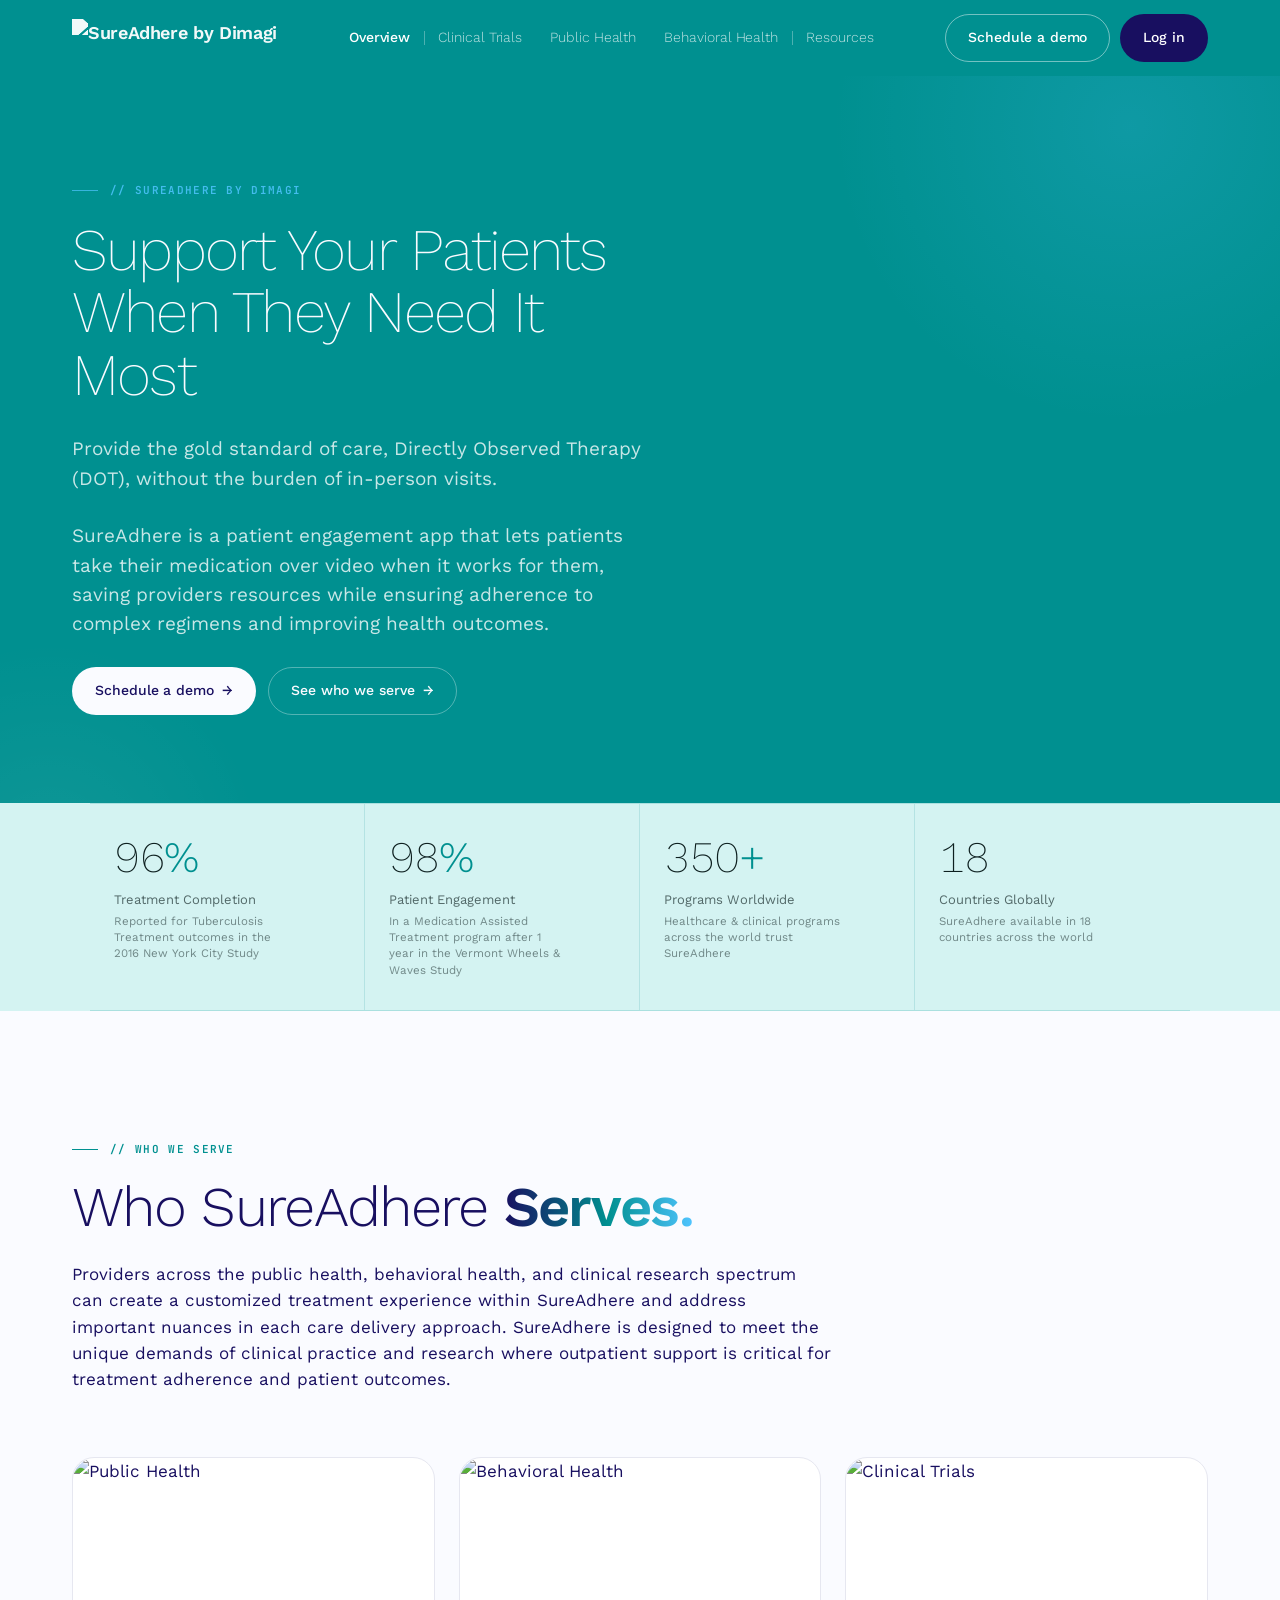
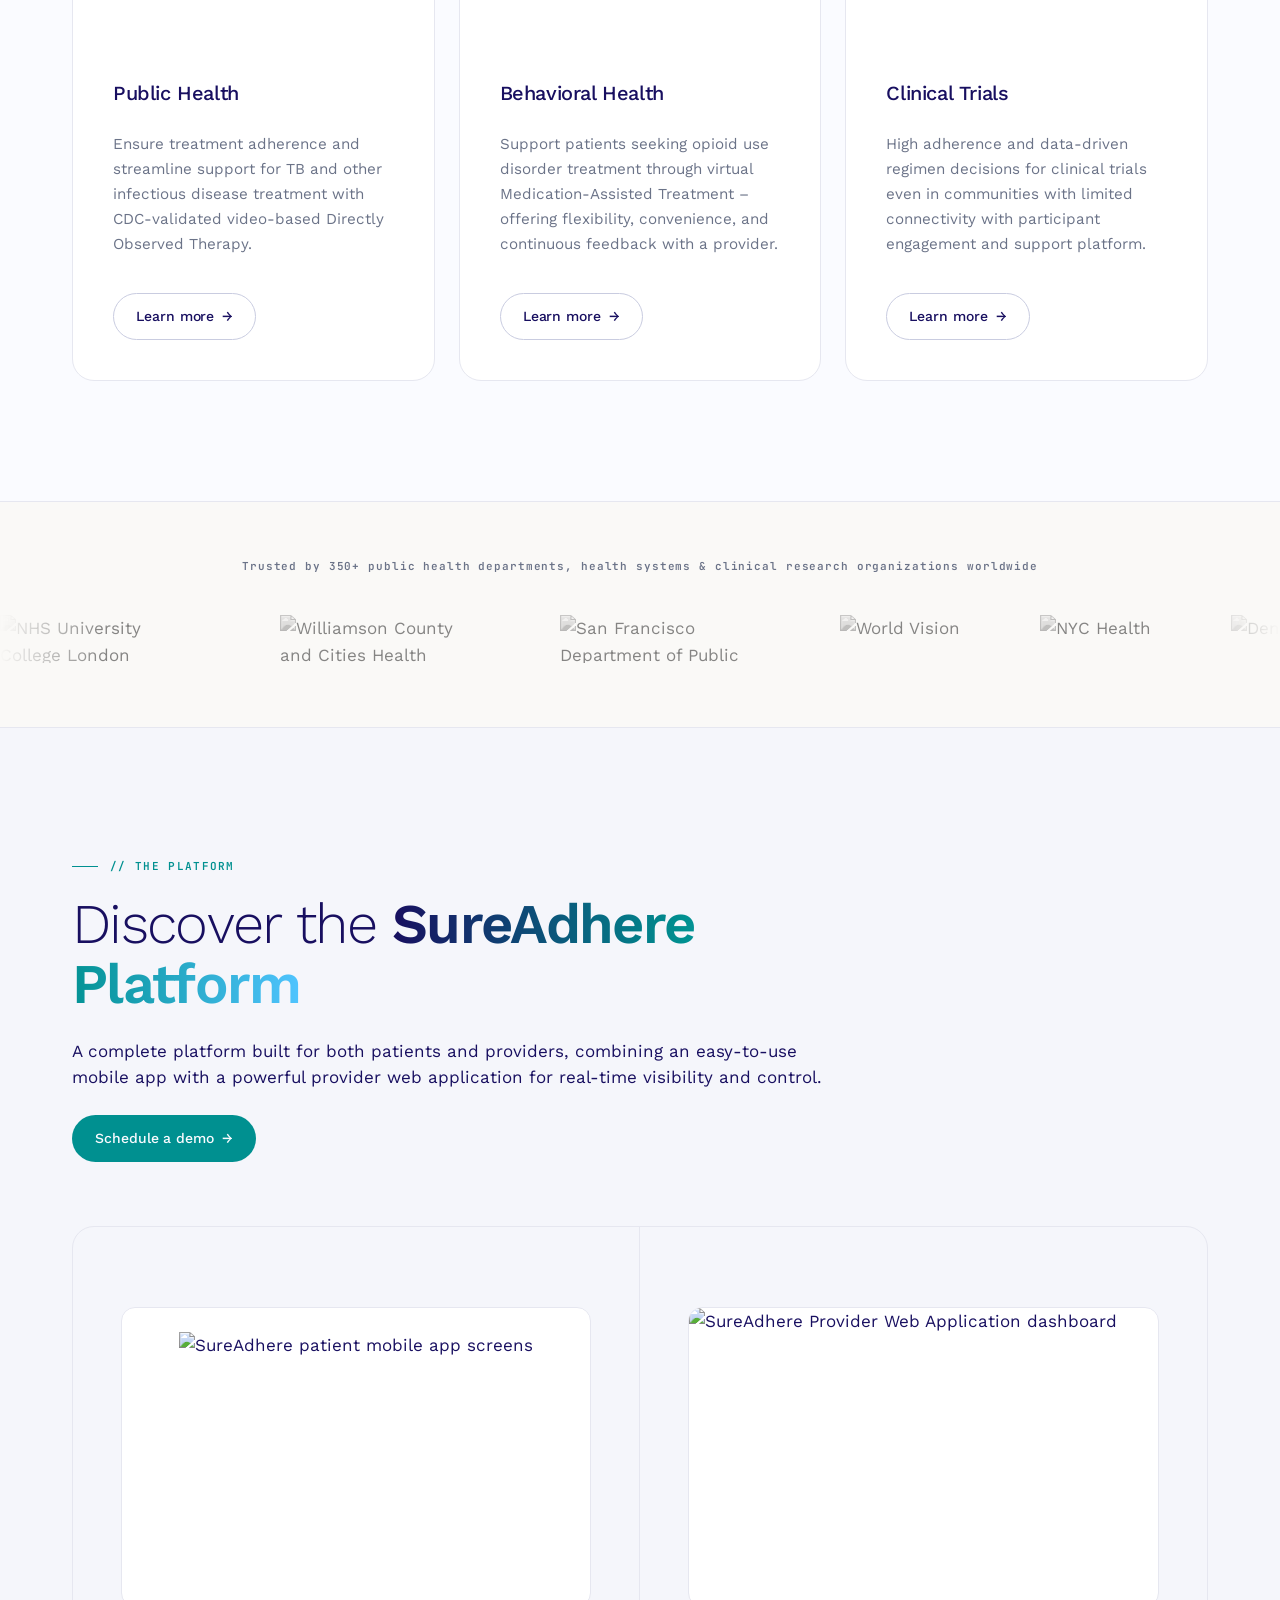
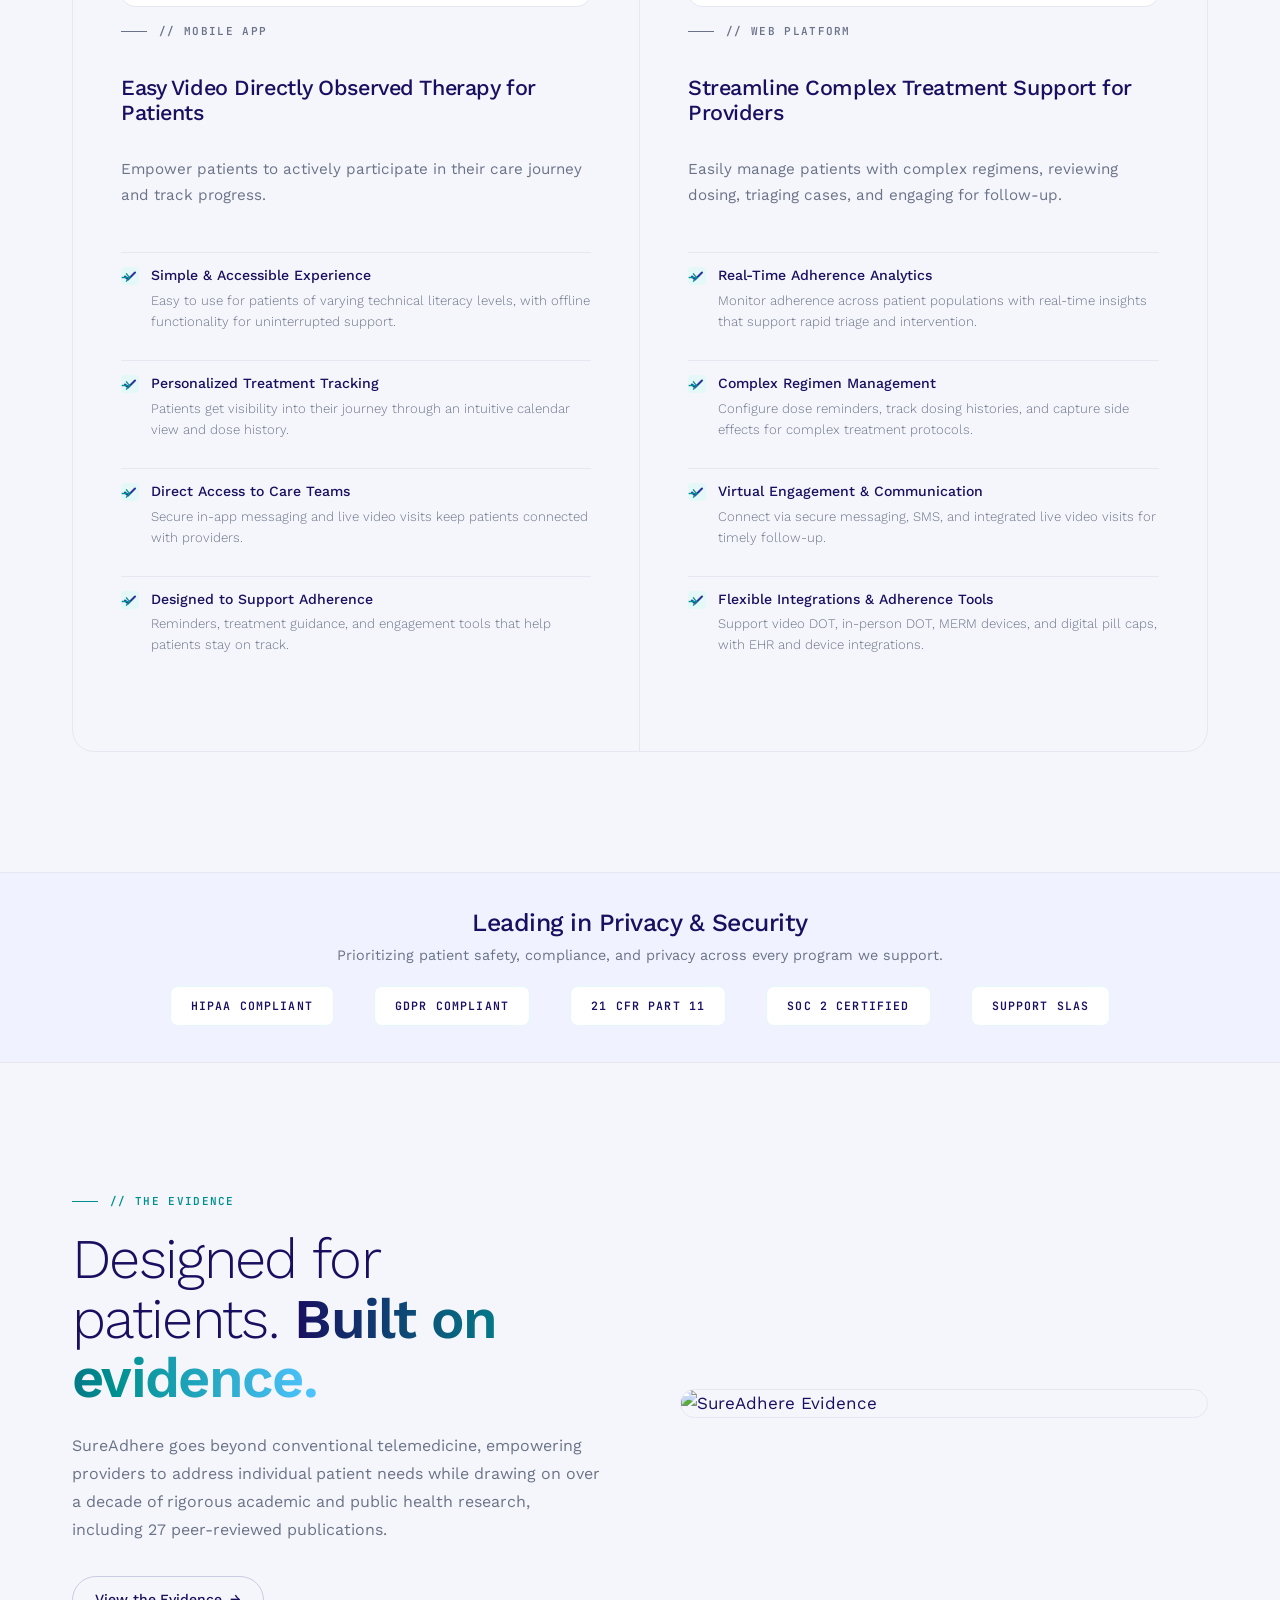
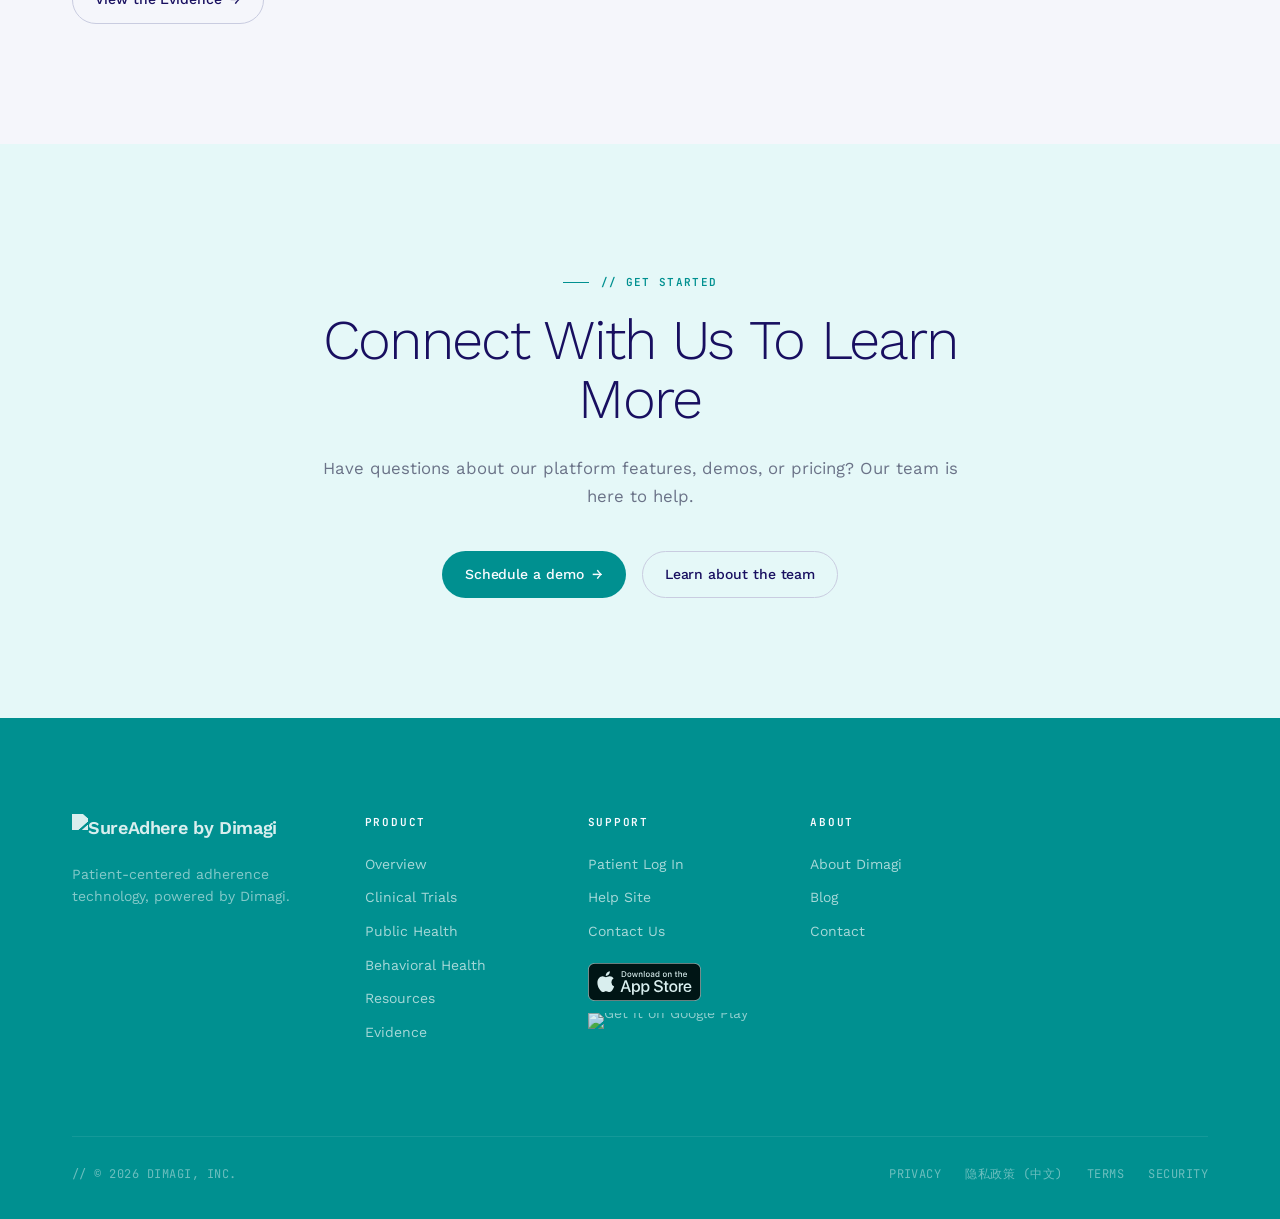
==== index.html @ 82d75283 "Update SureAdhere homepage video embed and site-wide copy improvements Reverts browser chrome frame " ====
<!doctype html>
<html lang="en">
<head>
<meta charset="utf-8" />
<link rel="icon" type="image/png" href="assets/favicon.png">
<meta name="viewport" content="width=device-width, initial-scale=1" />
<title>SureAdhere — Patient-Centered Adherence Technology</title>
<meta name="description" content="SureAdhere delivers gold-standard video directly observed therapy (VDOT) for TB, behavioral health, and clinical trials, improving outcomes while reducing burden on patients and providers.">

<meta property="og:type" content="website">
<meta property="og:url" content="https://dimagi.com/sureadhere/">
<meta property="og:title" content="SureAdhere — Patient-Centered Adherence Technology">
<meta property="og:description" content="SureAdhere delivers gold-standard video directly observed therapy (VDOT) for TB, behavioral health, and clinical trials, improving outcomes while reducing burden on patients and providers.">
<meta property="og:image" content="assets/images/hero-home.jpg">
<meta name="twitter:card" content="summary_large_image">
<link rel="preconnect" href="https://fonts.googleapis.com">
<link rel="preconnect" href="https://fonts.gstatic.com" crossorigin>
<link href="https://fonts.googleapis.com/css2?family=Work+Sans:wght@200;300;400;500;600;700&family=JetBrains+Mono:wght@400;500;600&display=swap" rel="stylesheet">
<link rel="stylesheet" href="assets/styles.css">
<style>
  /* ── Who We Serve cards ── */
  .serve-grid {
    display: grid;
    grid-template-columns: repeat(3, 1fr);
    gap: 24px;
    margin-top: 48px;
  }
  .serve-card {
    background: var(--paper-2);
    border: 1px solid var(--line);
    border-radius: var(--radius-lg);
    overflow: hidden;
    display: flex;
    flex-direction: column;
    transition: box-shadow 200ms ease, transform 200ms ease;
  }
  .serve-card:hover {
    box-shadow: 0 8px 32px -8px rgba(13,168,157,0.18);
    transform: translateY(-3px);
  }
  .serve-card-icon {
    padding: 40px 40px 0;
  }
  .serve-card-icon img {
    width: 64px; height: 64px;
    object-fit: contain;
  }
  .serve-card-body {
    padding: 24px 40px 40px;
    flex: 1;
    display: flex;
    flex-direction: column;
    gap: 12px;
  }
  .serve-card-body h3 {
    font-size: 1.25rem;
    font-weight: 500;
  }
  .serve-card-body p {
    font-size: 0.95rem;
    color: var(--muted);
    line-height: 1.65;
    flex: 1;
  }
  .serve-card-body .btn {
    align-self: flex-start;
    margin-top: 8px;
  }
  @media (max-width: 860px) {
    .serve-grid { grid-template-columns: 1fr; }
  }

  /* ── Platform split ── */
  .platform-split {
    display: grid;
    grid-template-columns: 1fr 1fr;
    gap: 0;
    border: 1px solid var(--line);
    border-radius: var(--radius-lg);
    overflow: hidden;
    margin-top: 48px;
  }
  .platform-split-panel {
    padding: 56px 48px;
    display: flex;
    flex-direction: column;
    gap: 16px;
  }
  .platform-split-panel:first-child {
    border-right: 1px solid var(--line);
  }
  .platform-split-panel h3 {
    font-size: 1.35rem;
    font-weight: 500;
  }
  .platform-split-panel p {
    color: var(--muted);
    font-size: 0.95rem;
    line-height: 1.7;
  }
  .platform-split-panel .platform-screenshot {
    margin-top: 24px;
    border-radius: var(--radius);
    overflow: hidden;
    border: 1px solid var(--line);
  }
  .platform-split-panel .platform-screenshot img {
    width: 100%;
    height: auto;
    display: block;
  }
  .feature-list {
    display: flex;
    flex-direction: column;
    gap: 16px;
    margin-top: 12px;
  }
  .feature-list li {
    display: flex;
    align-items: flex-start;
    gap: 12px;
    list-style: none;
  }
  .feature-list li::before {
    content: "→";
    color: var(--indigo);
    font-weight: 500;
    font-size: 0.85rem;
    flex-shrink: 0;
    margin-top: 2px;
  }
  .feature-list li .fl-inner {
    display: flex;
    flex-direction: column;
    gap: 3px;
  }
  .feature-list li .fl-label {
    font-size: 0.88rem;
    font-weight: 500;
    color: var(--ink);
  }
  .feature-list li .fl-desc {
    font-size: 0.82rem;
    color: var(--muted);
    line-height: 1.6;
    font-weight: 300;
  }
  @media (max-width: 860px) {
    .platform-split { grid-template-columns: 1fr; }
    .platform-split-panel:first-child { border-right: none; border-bottom: 1px solid var(--line); }
    .platform-split-panel { padding: 36px 28px; }
  }

  /* ── Timeline / Our Story ── */
  .timeline {
    display: flex;
    flex-direction: column;
    gap: 0;
    border-left: 2px solid var(--line);
    margin-left: 12px;
    padding-top: 8px;
  }
  .timeline-item {
    position: relative;
    padding: 0 0 40px 36px;
  }
  .timeline-item:last-child { padding-bottom: 0; }
  .timeline-dot {
    position: absolute;
    left: -9px;
    top: 4px;
    width: 16px; height: 16px;
    border-radius: 50%;
    background: var(--indigo);
    border: 3px solid var(--paper);
    box-shadow: 0 0 0 2px var(--indigo);
  }
  .timeline-year {
    font-family: var(--mono);
    font-size: 0.72rem;
    font-weight: 600;
    letter-spacing: 0.1em;
    color: var(--indigo);
    text-transform: uppercase;
    margin-bottom: 6px;
  }
  .timeline-text {
    font-size: 0.95rem;
    color: var(--muted);
    line-height: 1.6;
  }
  .timeline-text strong { color: var(--ink); }

  /* ── Stats sub-label ── */
  .hero-stats-sub {
    font-size: 0.72rem;
    color: rgba(13,31,31,0.5);
    line-height: 1.4;
    margin-top: 4px;
    max-width: 180px;
  }

  /* ── Compliance badges ── */
  .compliance-band {
    background: var(--paper-cool);
    border-top: 1px solid var(--line);
    border-bottom: 1px solid var(--line);
    padding: 36px 0;
  }
  .compliance-items {
    display: flex;
    align-items: center;
    justify-content: center;
    gap: 40px;
    flex-wrap: wrap;
  }
  .compliance-badge {
    font-family: var(--mono);
    font-size: 0.72rem;
    font-weight: 600;
    letter-spacing: 0.1em;
    text-transform: uppercase;
    color: var(--indigo-deep);
    background: var(--paper-2);
    border: 1px solid var(--indigo-soft);
    border-radius: var(--radius-sm);
    padding: 10px 20px;
  }

  /* ── Stats band: light teal variant (mirrors CommCare pattern) ── */
  .hero-stats--on-teal {
    background: #D4F3F2;
    padding: 0 max(48px, calc((100vw - 1100px) / 2));
    margin-top: 0;
  }
  .hero-stats--on-teal .hero-stats-grid {
    border-top-color: rgba(0,144,144,0.2);
    border-bottom-color: rgba(0,144,144,0.2);
  }
  .hero-stats--on-teal .hero-stats-cell { border-right-color: rgba(0,144,144,0.15); }
  .hero-stats--on-teal .hero-stats-num { color: #0D1F1F; }
  .hero-stats--on-teal .hero-stats-num span { color: #009090; }
  .hero-stats--on-teal .hero-stats-lbl { color: rgba(13,31,31,0.65); }

  /* ── Logo marquee ── */
  .logo-strip-sa {
    padding: 56px 0 64px;
    background: var(--paper-warm);
    border-top: 1px solid var(--line);
    border-bottom: 1px solid var(--line);
    overflow: hidden;
  }
  .logo-strip-sa .logo-strip-label {
    text-align: center;
    font-family: var(--mono);
    font-size: 11px;
    font-weight: 600;
    letter-spacing: 0.08em;
    text-transform: none;
    color: var(--muted);
    margin: 0 0 40px;
  }
  .sa-logo-marquee {
    position: relative;
    -webkit-mask-image: linear-gradient(to right, transparent 0%, black 8%, black 92%, transparent 100%);
    mask-image: linear-gradient(to right, transparent 0%, black 8%, black 92%, transparent 100%);
  }
  .sa-logo-track {
    display: flex;
    gap: 0;
    animation: sa-marquee 40s linear infinite;
    width: max-content;
  }
  .sa-logo-set {
    display: flex;
    align-items: center;
    gap: 80px;
    flex-shrink: 0;
    padding-right: 80px;
  }
  .sa-logo-img {
    height: 48px;
    width: auto;
    max-width: 200px;
    object-fit: contain;
    filter: grayscale(1) contrast(0.85);
    opacity: 0.55;
    transition: filter 250ms ease, opacity 250ms ease;
    flex-shrink: 0;
  }
  .sa-logo-img:hover {
    filter: grayscale(0) contrast(1);
    opacity: 1;
  }
  @keyframes sa-marquee {
    from { transform: translateX(0); }
    to { transform: translateX(-50%); }
  }
  .footer-badges {
    display: flex !important;
    flex-direction: row !important;
    align-items: center !important;
    gap: 12px !important;
    flex-wrap: wrap !important;
  }
  .footer-badges img {
    height: 38px !important;
    width: auto !important;
  }
</style>
</head>
<body>

<!-- ───── NAV ───── -->
<div class="nav-wrap">
  <div class="container">
    <nav class="primary">
      <a class="logo" href="index.html">
        <img src="assets/images/sureadhere-logo-full-color.png" alt="SureAdhere by Dimagi" style="height:38px;width:auto;filter:brightness(0) invert(1);opacity:0.95;">
      </a>
      <div class="nav-links">
        <a href="index.html" class="nav-active">Overview</a>
        <a href="clinical-trials/index.html" class="nav-sep">Clinical Trials</a>
        <a href="public-health/index.html">Public Health</a>
        <a href="behavioral-health/index.html">Behavioral Health</a>
        <a href="resources/index.html" class="nav-sep">Resources</a>
      </div>
      <div class="nav-cta">
        <a class="btn btn-ghost" href="https://dimagi.com/contact/" target="_blank" rel="noopener">Schedule a demo</a>
        <a class="btn btn-primary" href="https://sureadhere.b2clogin.com//sureadhere.onmicrosoft.com/oauth2/v2.0/authorize?p=B2C_1_Conditional_MFA&client_id=38aa61ae-2f80-49d8-8566-8aa090b2711f&nonce=defaultNonce&redirect_uri=https%3A%2F%2Fsecure.sureadhere.com&scope=openid&response_type=id_token&prompt=login" target="_blank" rel="noopener">Log in</a>
      </div>
      <button class="nav-hamburger" aria-label="Open menu">
        <span></span><span></span><span></span>
      </button>
    </nav>
  </div>
</div>

<!-- ───── HERO ───── -->
<section class="hero hero-dark on-dark">
  <div class="container">
    <div class="hero-grid">
      <div>
        <span class="eyebrow on-dark">// SUREADHERE BY DIMAGI</span>
        <h1 class="hero-title">
          Support Your Patients When They Need It Most
        </h1>
        <p class="hero-sub">
          Provide the gold standard of care, Directly Observed Therapy (DOT), without the burden of in-person visits.
        </p>
        <p class="hero-sub">
          SureAdhere is a patient engagement app that lets patients take their medication over video when it works for them, saving providers resources while ensuring adherence to complex regimens and improving health outcomes.
        </p>
        <div class="hero-ctas">
          <a class="btn btn-on-dark btn-arrow" href="https://dimagi.com/contact/" target="_blank" rel="noopener">Schedule a demo</a>
          <a class="btn btn-ghost-on-dark btn-arrow" href="#who-we-serve">See who we serve</a>
        </div>
      </div>
      <div class="hero-image">
        <div style="border-radius:var(--radius-lg);overflow:hidden;box-shadow:0 32px 80px -16px rgba(0,0,0,0.45);">
          <script src="https://fast.wistia.com/embed/medias/htl85vr750.jsonp" async></script>
          <script src="https://fast.wistia.com/assets/external/E-v1.js" async></script>
          <div class="wistia_responsive_padding" style="padding:56.25% 0 0 0;position:relative;width:100%;">
            <div class="wistia_responsive_wrapper" style="height:100%;left:0;position:absolute;top:0;width:100%;">
              <div class="wistia_embed wistia_async_htl85vr750 seo=true videoFoam=true" style="height:100%;position:relative;width:100%">
                <div class="wistia_swatch" style="height:100%;left:0;opacity:0;overflow:hidden;position:absolute;top:0;transition:opacity 200ms;width:100%;"><img src="https://fast.wistia.com/embed/medias/htl85vr750/swatch" style="filter:blur(5px);height:100%;object-fit:contain;width:100%;" alt="" aria-hidden="true" decoding="async"></div>
              </div>
            </div>
          </div>
        </div>
      </div>
    </div>
  </div>
</section>

<!-- ───── STATS BAND ───── -->
<div class="hero-stats hero-stats--on-teal">
  <div class="hero-stats-grid">
    <div class="hero-stats-cell">
      <div class="hero-stats-num">96<span>%</span></div>
      <div class="hero-stats-lbl">Treatment Completion</div>
      <div class="hero-stats-sub">Reported for Tuberculosis Treatment outcomes in the 2016 New York City Study</div>
    </div>
    <div class="hero-stats-cell">
      <div class="hero-stats-num">98<span>%</span></div>
      <div class="hero-stats-lbl">Patient Engagement</div>
      <div class="hero-stats-sub">In a Medication Assisted Treatment program after 1 year in the Vermont Wheels &amp; Waves Study</div>
    </div>
    <div class="hero-stats-cell">
      <div class="hero-stats-num">350<span>+</span></div>
      <div class="hero-stats-lbl">Programs Worldwide</div>
      <div class="hero-stats-sub">Healthcare &amp; clinical programs across the world trust SureAdhere</div>
    </div>
    <div class="hero-stats-cell">
      <div class="hero-stats-num">18</div>
      <div class="hero-stats-lbl">Countries Globally</div>
      <div class="hero-stats-sub">SureAdhere available in 18 countries across the world</div>
    </div>
  </div>
</div>

<!-- ───── WHO WE SERVE ───── -->
<section class="section" id="who-we-serve">
  <div class="container">
    <div class="section-head">
      <span class="eyebrow">// WHO WE SERVE</span>
      <h2 class="section-title">Who SureAdhere <em>Serves.</em></h2>
      <p class="section-sub">Providers across the public health, behavioral health, and clinical research spectrum can create a customized treatment experience within SureAdhere and address important nuances in each care delivery approach. SureAdhere is designed to meet the unique demands of clinical practice and research where outpatient support is critical for treatment adherence and patient outcomes.</p>
    </div>

    <div class="serve-grid">
      <div class="serve-card">
        <div style="overflow:hidden;border-radius:var(--radius-lg) var(--radius-lg) 0 0;">
          <img src="assets/images/hero-public-health-live.jpg" alt="Public Health" style="width:100%;height:200px;object-fit:cover;" loading="lazy">
        </div>
        <div class="serve-card-body">
          <h3>Public Health</h3>
          <p>Ensure treatment adherence and streamline support for TB and other infectious disease treatment with CDC-validated video-based Directly Observed Therapy.</p>
          <a class="btn btn-ghost btn-arrow" href="public-health/index.html">Learn more</a>
        </div>
      </div>

      <div class="serve-card">
        <div style="overflow:hidden;border-radius:var(--radius-lg) var(--radius-lg) 0 0;">
          <img src="assets/images/hero-behavioral-health-live.jpg" alt="Behavioral Health" style="width:100%;height:200px;object-fit:cover;" loading="lazy">
        </div>
        <div class="serve-card-body">
          <h3>Behavioral Health</h3>
          <p>Support patients seeking opioid use disorder treatment through virtual Medication-Assisted Treatment – offering flexibility, convenience, and continuous feedback with a provider.</p>
          <a class="btn btn-ghost btn-arrow" href="behavioral-health/index.html">Learn more</a>
        </div>
      </div>

      <div class="serve-card">
        <div style="overflow:hidden;border-radius:var(--radius-lg) var(--radius-lg) 0 0;">
          <img src="assets/images/hero-clinical-trials-live.png" alt="Clinical Trials" style="width:100%;height:200px;object-fit:cover;" loading="lazy">
        </div>
        <div class="serve-card-body">
          <h3>Clinical Trials</h3>
          <p>High adherence and data-driven regimen decisions for clinical trials even in communities with limited connectivity with participant engagement and support platform.</p>
          <a class="btn btn-ghost btn-arrow" href="clinical-trials/index.html">Learn more</a>
        </div>
      </div>
    </div>
  </div>
</section>

<!-- ───── LOGO MARQUEE (after Who We Serve) ───── -->
<div class="logo-strip-sa" style="background:var(--surface-warm,#faf9f7);">
  <p class="logo-strip-label">Trusted by 350+ public health departments, health systems &amp; clinical research organizations worldwide</p>
  <div class="sa-logo-marquee">
    <div class="sa-logo-track">
      <div class="sa-logo-set" aria-label="Organizations using SureAdhere">
        <img class="sa-logo-img" src="assets/images/logo-nhs-uclh.png" alt="NHS University College London Hospitals">
        <img class="sa-logo-img" src="assets/images/logo-williamson-county-hd.png" alt="Williamson County and Cities Health District">
        <img class="sa-logo-img" src="assets/images/logo-sf-dph-hd.png" alt="San Francisco Department of Public Health">
        <img class="sa-logo-img" src="assets/images/logo-world-vision.png" alt="World Vision">
        <img class="sa-logo-img" src="assets/images/logo-nyc-health.png" alt="NYC Health">
        <img class="sa-logo-img" src="assets/images/logo-denver-health.png" alt="Denver Health">
        <img class="sa-logo-img" src="assets/images/logo-vermont-care.png" alt="Vermont Care Partners">
        <img class="sa-logo-img" src="assets/images/logo-gates-mri-2.png" alt="Gates MRI">
        <img class="sa-logo-img" src="assets/images/logo-pan-tb.jpg" alt="Pan-TB">
        <img class="sa-logo-img" src="assets/images/logo-dermata-new.png" alt="Dermata Therapeutics">
      </div>
      <div class="sa-logo-set" aria-hidden="true">
        <img class="sa-logo-img" src="assets/images/logo-nhs-uclh.png" alt="">
        <img class="sa-logo-img" src="assets/images/logo-williamson-county-hd.png" alt="">
        <img class="sa-logo-img" src="assets/images/logo-sf-dph-hd.png" alt="">
        <img class="sa-logo-img" src="assets/images/logo-world-vision.png" alt="">
        <img class="sa-logo-img" src="assets/images/logo-nyc-health.png" alt="">
        <img class="sa-logo-img" src="assets/images/logo-denver-health.png" alt="">
        <img class="sa-logo-img" src="assets/images/logo-vermont-care.png" alt="">
        <img class="sa-logo-img" src="assets/images/logo-gates-mri-2.png" alt="">
        <img class="sa-logo-img" src="assets/images/logo-pan-tb.jpg" alt="">
        <img class="sa-logo-img" src="assets/images/logo-dermata-new.png" alt="">
      </div>
    </div>
  </div>
</div>

<!-- ───── DISCOVER THE PLATFORM ───── -->
<section class="section warm" id="platform">
  <div class="container">
    <div class="section-head">
      <span class="eyebrow">// THE PLATFORM</span>
      <h2 class="section-title">Discover the <em>SureAdhere Platform</em></h2>
      <p class="section-sub">A complete platform built for both patients and providers, combining an easy-to-use mobile app with a powerful provider web application for real-time visibility and control.</p>
      <div style="margin-top:24px;">
        <a class="btn btn-indigo btn-arrow" href="https://dimagi.com/contact/" target="_blank" rel="noopener">Schedule a demo</a>
      </div>
    </div>

    <div class="platform-split" style="margin-top:48px;">
      <div class="platform-split-panel">
        <div class="platform-screenshot" style="height:300px;display:flex;align-items:center;justify-content:center;padding:24px;background:#ffffff;">
          <img src="assets/images/platform-phone.webp" alt="SureAdhere patient mobile app screens" loading="lazy" style="width:auto;height:100%;max-height:252px;object-fit:contain;">
        </div>
        <span class="eyebrow muted">// MOBILE APP</span>
        <h3>Easy Video Directly Observed Therapy for Patients</h3>
        <p>Empower patients to actively participate in their care journey and track progress.</p>
        <ul class="feature-list">
          <li><div class="fl-inner"><span class="fl-label">Simple &amp; Accessible Experience</span><span class="fl-desc">Easy to use for patients of varying technical literacy levels, with offline functionality for uninterrupted support.</span></div></li>
          <li><div class="fl-inner"><span class="fl-label">Personalized Treatment Tracking</span><span class="fl-desc">Patients get visibility into their journey through an intuitive calendar view and dose history.</span></div></li>
          <li><div class="fl-inner"><span class="fl-label">Direct Access to Care Teams</span><span class="fl-desc">Secure in-app messaging and live video visits keep patients connected with providers.</span></div></li>
          <li><div class="fl-inner"><span class="fl-label">Designed to Support Adherence</span><span class="fl-desc">Reminders, treatment guidance, and engagement tools that help patients stay on track.</span></div></li>
        </ul>
      </div>

      <div class="platform-split-panel">
        <div class="platform-screenshot" style="height:300px;overflow:hidden;background:#ffffff;">
          <img src="assets/images/platform-computer.png" alt="SureAdhere Provider Web Application dashboard" loading="lazy" style="width:100%;height:100%;object-fit:cover;object-position:top;">
        </div>
        <span class="eyebrow muted">// WEB PLATFORM</span>
        <h3>Streamline Complex Treatment Support for Providers</h3>
        <p>Easily manage patients with complex regimens, reviewing dosing, triaging cases, and engaging for follow-up.</p>
        <ul class="feature-list">
          <li><div class="fl-inner"><span class="fl-label">Real-Time Adherence Analytics</span><span class="fl-desc">Monitor adherence across patient populations with real-time insights that support rapid triage and intervention.</span></div></li>
          <li><div class="fl-inner"><span class="fl-label">Complex Regimen Management</span><span class="fl-desc">Configure dose reminders, track dosing histories, and capture side effects for complex treatment protocols.</span></div></li>
          <li><div class="fl-inner"><span class="fl-label">Virtual Engagement &amp; Communication</span><span class="fl-desc">Connect via secure messaging, SMS, and integrated live video visits for timely follow-up.</span></div></li>
          <li><div class="fl-inner"><span class="fl-label">Flexible Integrations &amp; Adherence Tools</span><span class="fl-desc">Support video DOT, in-person DOT, MERM devices, and digital pill caps, with EHR and device integrations.</span></div></li>
        </ul>
      </div>
    </div>
  </div>
</section>

<!-- ───── COMPLIANCE BAND ───── -->
<div class="compliance-band">
  <div class="container">
    <div style="text-align:center;margin-bottom:20px;">
      <h3 style="font-size:1.55rem;font-weight:500;margin:0 0 6px;">Leading in Privacy &amp; Security</h3>
      <p style="color:var(--muted);font-size:0.9rem;margin:0;">Prioritizing patient safety, compliance, and privacy across every program we support.</p>
    </div>
    <div class="compliance-items">
      <span class="compliance-badge">HIPAA Compliant</span>
      <span class="compliance-badge">GDPR Compliant</span>
      <span class="compliance-badge">21 CFR Part 11</span>
      <span class="compliance-badge">SOC 2 Certified</span>
      <span class="compliance-badge">Support SLAs</span>
    </div>
  </div>
</div>

<!-- ───── EVIDENCE ───── -->
<section class="section warm" id="evidence">
  <div class="container">
    <div style="display:grid;grid-template-columns:1fr 1fr;gap:80px;align-items:center;">
      <div>
        <span class="eyebrow">// THE EVIDENCE</span>
        <h2 class="section-title">Designed for patients. <em>Built on evidence.</em></h2>
        <p style="color:var(--muted);font-size:1rem;line-height:1.75;margin:24px 0 32px;">SureAdhere goes beyond conventional telemedicine, empowering providers to address individual patient needs while drawing on over a decade of rigorous academic and public health research, including 27 peer-reviewed publications.</p>
        <a class="btn btn-ghost btn-arrow" href="publications/index.html">View the Evidence</a>
      </div>
      <div style="border-radius:var(--radius-lg);overflow:hidden;border:1px solid var(--line);">
        <img src="assets/images/evidence-base-hero.png" alt="SureAdhere Evidence" style="width:100%;height:auto;display:block;">
      </div>
    </div>
  </div>
</section>


<!-- ───── CTA ───── -->
<section class="section" style="background:var(--indigo-soft);text-align:center;">
  <div class="container" style="max-width:700px;">
    <span class="eyebrow">// GET STARTED</span>
    <h2 class="section-title" style="margin-bottom:24px;">Connect With Us To Learn More</h2>
    <p style="color:var(--muted);font-size:1.05rem;margin-bottom:40px;line-height:1.7;">
      Have questions about our platform features, demos, or pricing? Our team is here to help.
    </p>
    <div style="display:flex;gap:16px;justify-content:center;flex-wrap:wrap;">
      <a class="btn btn-indigo btn-arrow" href="https://dimagi.com/contact/" target="_blank" rel="noopener">Schedule a demo</a>
      <a class="btn btn-ghost" href="https://dimagi.com/team/" target="_blank" rel="noopener">Learn about the team</a>
    </div>
  </div>
</section>

<!-- ───── FOOTER ───── -->
<footer>
  <div class="container">
    <div class="footer-grid">
      <div class="footer-brand">
        <div class="logo" style="gap:10px;">
          <img src="assets/images/sureadhere-logo-full-color.png" alt="SureAdhere by Dimagi" style="height:30px;width:auto;filter:brightness(0) invert(1);opacity:0.85;">
        </div>
        <p>Patient-centered adherence technology, powered by Dimagi.</p>
      </div>
      <div class="footer-col">
        <h5>Product</h5>
        <ul>
          <li><a href="index.html">Overview</a></li>
          <li><a href="clinical-trials/index.html" class="nav-sep">Clinical Trials</a></li>
          <li><a href="public-health/index.html">Public Health</a></li>
          <li><a href="behavioral-health/index.html">Behavioral Health</a></li>
          <li><a href="resources/index.html" class="nav-sep">Resources</a></li>
          <li><a href="publications/index.html">Evidence</a></li>
        </ul>
      </div>
      <div class="footer-col">
        <h5>Support</h5>
        <ul>
          <li><a href="https://sureadhere.b2clogin.com//sureadhere.onmicrosoft.com/oauth2/v2.0/authorize?p=B2C_1_Conditional_MFA&client_id=38aa61ae-2f80-49d8-8566-8aa090b2711f&nonce=defaultNonce&redirect_uri=https%3A%2F%2Fsecure.sureadhere.com&scope=openid&response_type=id_token&prompt=login" target="_blank" rel="noopener">Patient Log In</a></li>
          <li><a href="https://dimagi.atlassian.net/wiki/spaces/sa/overview" target="_blank" rel="noopener">Help Site</a></li>
          <li><a href="https://dimagi.com/contact/" target="_blank" rel="noopener">Contact Us</a></li>
        </ul>
          <div class="footer-badges">
            <a href="https://apps.apple.com/us/app/sureadhere-by-dimagi/id6444502883" target="_blank" rel="noopener"><img src="assets/images/badge-app-store.svg" alt="Download on the App Store" class="badge-apple"></a>
            <a href="https://play.google.com/store/apps/details?id=com.dimagi.sureadhere&hl=en_US" target="_blank" rel="noopener"><img src="assets/images/badge-google-play.png" alt="Get it on Google Play" class="badge-google"></a>
          </div>
      </div>
      <div class="footer-col">
        <h5>About</h5>
        <ul>
          <li><a href="https://dimagi.com/" target="_blank" rel="noopener">About Dimagi</a></li>
          <li><a href="https://dimagi.com/blog/" target="_blank" rel="noopener">Blog</a></li>
          <li><a href="https://dimagi.com/contact/" target="_blank" rel="noopener">Contact</a></li>
        </ul>
      </div>
    </div>
    <div class="footer-bottom">
      <span>// &copy; 2026 DIMAGI, INC.</span>
      <span style="display:flex;gap:24px;flex-wrap:wrap;">
        <a href="privacy-policy/index.html">PRIVACY</a>
        <a href="privacy-policy-chinese/index.html">隐私政策 (中文)</a>
        <a href="https://dimagi.com/terms-of-service/" target="_blank" rel="noopener">TERMS</a>
        <a href="https://dimagi.safebase.us/" target="_blank" rel="noopener">SECURITY</a>
      </span>
    </div>
  </div>
</footer>


<script>
(function () {
  var ham = document.querySelector('.nav-hamburger');
  if (ham) {
    ham.addEventListener('click', function () {
      this.classList.toggle('is-open');
      document.querySelector('.nav-links').classList.toggle('is-open');
      document.querySelector('.nav-cta').classList.toggle('is-open');
    });
  }
})();
</script>
</body>
</html>
---- assets/styles.css ----
:root {
  /* Inks - very deep navy/indigo */
  --ink: #180F60;
  --ink-2: #180F60;
  --deep-purple: #044845;

  /* Light surfaces */
  --paper: #FAFBFF;
  --paper-2: #FFFFFF;
  --paper-warm: #F5F6FB;
  --paper-cool: #F0F3FF;
  --line: #E6E7F0;
  --rule: #C9CCE0;

  /* Brand */
  --indigo: #009090;
  --indigo-deep: #180F60;
  --indigo-soft: #E5F8F8;
  --sky: #50C4FF;
  --sky-tint: #EBF5FF;

  /* Indigo scale (CommCare HQ B5) — for per-page header gradients */
  --indigo-300: #4DBBBA;
  --indigo-400: #009090;
  --indigo-500: #009090;
  --indigo-600: #180F60;

  /* Muted */
  --muted: #6B7388;
  --muted-soft: #9DA3B5;

  /* Gradients */
  --grad: linear-gradient(135deg, var(--indigo-deep) 0%, var(--indigo) 50%, var(--sky) 100%);
  --grad-text: linear-gradient(90deg, #180F60 0%, #009090 55%, #50C4FF 100%);
  --grad-text-on-dark: linear-gradient(90deg, #FFFFFF 0%, #50C4FF 100%);
  --grad-deep: linear-gradient(135deg, #0A0930 0%, #180F60 50%, #1A2060 100%);

  /* Fonts */
  --sans: 'Work Sans', -apple-system, BlinkMacSystemFont, 'Helvetica Neue', Arial, sans-serif;
  --mono: 'JetBrains Mono', 'SF Mono', Menlo, monospace;

  /* Radii */
  --radius-sm: 8px;
  --radius: 14px;
  --radius-lg: 22px;
}
* { box-sizing: border-box; }
html, body { margin: 0; padding: 0; }
body {
  font-family: var(--sans);
  color: var(--ink);
  background: var(--paper);
  font-size: 17px;
  line-height: 1.55;
  -webkit-font-smoothing: antialiased;
  font-weight: 400;
}
a { color: inherit; text-decoration: none; }
a:hover { color: var(--indigo); }
img, svg { max-width: 100%; display: block; }
.container { max-width: 1200px; margin: 0 auto; padding: 0 32px; }

/* Per-page header gradient overrides (override --grad-text scoped to body class) */
body.page--solutions    { --grad-text: linear-gradient(90deg, var(--indigo-500) 0%, var(--indigo-600) 100%); }
body.page--pricing      { --grad-text: linear-gradient(90deg, var(--indigo-400) 0%, var(--indigo-500) 100%); }
body.page--platform     { --grad-text: linear-gradient(90deg, var(--indigo-300) 0%, var(--indigo-400) 100%); }
body.page--get-started  { --grad-text: linear-gradient(90deg, var(--indigo-600) 0%, #180F60 100%); }
body.page--resources    { --grad-text: linear-gradient(90deg, var(--indigo-600) 0%, var(--indigo-500) 100%); }
body.page--enterprise   { --grad-text: linear-gradient(90deg, var(--indigo-600) 0%, var(--indigo-500) 100%); }
body.page--providers    { --grad-text: linear-gradient(90deg, var(--indigo-500) 0%, var(--indigo-400) 100%); }

/* ---- HEADINGS (Connect-style: light weight + gradient em) ---- */
h1, h2 {
  margin: 0;
  color: var(--ink);
  letter-spacing: -0.025em;
  line-height: 1.08;
  font-weight: 300;
}
h3 {
  margin: 0;
  color: var(--ink);
  letter-spacing: -0.02em;
  line-height: 1.15;
  font-weight: 400;
}
h4 {
  margin: 0;
  color: var(--ink);
  font-weight: 500;
  letter-spacing: -0.01em;
}
h1 em, h2 em, h3 em {
  font-style: normal;
  background: var(--grad-text);
  -webkit-background-clip: text;
  -webkit-text-fill-color: transparent;
  background-clip: text;
  font-weight: 600;
}
.on-dark h1 em, .on-dark h2 em, .on-dark h3 em,
.section.dark h1 em, .section.dark h2 em, .section.dark h3 em {
  background: var(--grad-text-on-dark);
  -webkit-background-clip: text;
  -webkit-text-fill-color: transparent;
  background-clip: text;
}

/* ---- EYEBROW (mono, bar prefix) ---- */
.eyebrow {
  display: inline-flex;
  align-items: center;
  gap: 12px;
  font-family: var(--mono);
  font-size: 11px;
  font-weight: 600;
  letter-spacing: 0.12em;
  text-transform: uppercase;
  color: var(--indigo);
  margin-bottom: 20px;
}
.eyebrow::before {
  content: '';
  width: 26px;
  height: 1px;
  background: var(--indigo);
}
.eyebrow.on-dark { color: rgba(80,196,255,0.85); }
.eyebrow.on-dark::before { background: rgba(80,196,255,0.7); }
.eyebrow.muted { color: var(--muted); }
.eyebrow.muted::before { background: var(--muted); }

/* ---- NAV ---- */
.nav-wrap {
  position: sticky; top: 0; z-index: 50;
  background: #009090;
  border-bottom: none;
}
nav.primary {
  display: flex; align-items: center; justify-content: space-between;
  height: 76px;
}
.logo {
  display: flex; align-items: center; gap: 10px;
  font-weight: 600; font-size: 18px; letter-spacing: -0.02em;
  color: #fff;
}
.nav-wrap .logo-img { filter: brightness(0) invert(1); opacity: 0.95; }
.logo-img {
  height: 36px; width: auto;
  display: block;
}
.logo-img.invert {
  filter: brightness(0) invert(1);
  opacity: 0.95;
}
/* legacy CSS-drawn mark, kept as fallback */
.logo-mark {
  width: 32px; height: 32px;
  background: var(--grad);
  border-radius: 8px;
  position: relative;
}
.logo-mark::after {
  content: ""; position: absolute; inset: 7px;
  background: rgba(255,255,255,0.95);
  clip-path: polygon(0 60%, 30% 60%, 30% 30%, 60% 30%, 60% 0, 100% 0, 100% 100%, 0 100%);
  border-radius: 2px;
}
.nav-links {
  display: flex; gap: 28px; align-items: center;
  font-size: 14px; font-weight: 300;
  letter-spacing: -0.005em;
}
.nav-links a { color: rgba(255,255,255,0.75); transition: color 120ms; }
.nav-links a:hover { color: #fff; }
.nav-links a:active { color: rgba(255,255,255,0.6); }
.nav-links a.nav-active { color: #fff; font-weight: 500; }

/* ---- SOLUTIONS INLINE GROUP ---- */
.nav-sol-group {
  display: flex;
  align-items: center;
  gap: 18px;
  border-left: 1px solid rgba(255,255,255,0.18);
  border-right: 1px solid rgba(255,255,255,0.18);
  padding: 0 24px;
}
.nav-sol-label {
  font-size: 9px;
  font-weight: 600;
  letter-spacing: 0.14em;
  text-transform: uppercase;
  color: rgba(255,255,255,0.4);
  white-space: nowrap;
  flex-shrink: 0;
  text-decoration: none;
  transition: color 120ms;
}
.nav-sol-label:hover { color: rgba(255,255,255,0.72); }
.nav-links .nav-sol-label { color: rgba(255,255,255,0.4); }
.nav-links .nav-sol-label:hover { color: rgba(255,255,255,0.72); }

/* ---- NAV SECTION DIVIDERS ---- */
.nav-links a.nav-sep {
  position: relative;
}
.nav-links a.nav-sep::before {
  content: '';
  position: absolute;
  left: -14px;
  top: 50%;
  transform: translateY(-50%);
  height: 14px;
  width: 1px;
  background: rgba(255,255,255,0.3);
}

.nav-cta { display: flex; gap: 10px; align-items: center; }
.nav-wrap .btn-ghost { color: #fff; border-color: rgba(255,255,255,0.45); }
.nav-wrap .btn-ghost:hover { border-color: #fff; }
.nav-wrap .btn-primary { background: #180F60; color: #fff; }
.nav-wrap .btn-primary:hover { background: #0F0A45; transform: translateY(-1px); }

/* ---- MOBILE NAV HAMBURGER ---- */
.nav-hamburger {
  display: none;
  flex-direction: column;
  justify-content: center;
  align-items: center;
  gap: 5px;
  background: none;
  border: none;
  cursor: pointer;
  padding: 8px;
  margin-left: 8px;
  border-radius: 6px;
}
.nav-hamburger span {
  display: block;
  width: 22px;
  height: 2px;
  background: rgba(255,255,255,0.9);
  border-radius: 2px;
  transition: transform 0.22s ease, opacity 0.22s ease;
  transform-origin: center;
}
.nav-hamburger.is-open span:nth-child(1) { transform: translateY(7px) rotate(45deg); }
.nav-hamburger.is-open span:nth-child(2) { opacity: 0; transform: scaleX(0); }
.nav-hamburger.is-open span:nth-child(3) { transform: translateY(-7px) rotate(-45deg); }

.btn {
  display: inline-flex; align-items: center; gap: 8px;
  padding: 12px 22px; border-radius: 999px;
  font-weight: 500; font-size: 14px;
  font-family: inherit;
  transition: all 150ms ease;
  border: 1px solid transparent; cursor: pointer;
  white-space: nowrap;
  letter-spacing: -0.005em;
}
.btn-primary {
  background: var(--ink); color: var(--paper);
}
.btn-primary:hover { background: #007575; color: #fff; transform: translateY(-1px); }
.btn-ghost {
  background: transparent; color: var(--ink); border-color: var(--rule);
}
.btn-ghost:hover { background: var(--ink); color: #fff; border-color: var(--ink); transform: translateY(-1px); }
.btn-indigo {
  background: var(--indigo); color: var(--paper);
}
.btn-indigo:hover { background: var(--indigo-deep); color: #fff; transform: translateY(-1px); }
.btn-on-dark {
  background: var(--paper); color: var(--ink);
}
.btn-on-dark:hover { background: #007575; color: #fff; transform: translateY(-1px); }
.btn-arrow::after { content: "→"; font-weight: 500; transition: transform 150ms; }
.btn-arrow:hover::after { transform: translateX(3px); }

/* ---- HERO ---- */
.hero {
  padding: 120px 0 96px;
  position: relative; overflow: hidden;
}
.hero::before {
  content: ""; position: absolute;
  top: -300px; right: -200px; width: 700px; height: 700px;
  background: radial-gradient(circle, rgba(0,182,181,0.12) 0%, transparent 60%);
  pointer-events: none;
}
.hero::after {
  content: ""; position: absolute;
  bottom: -300px; left: -200px; width: 500px; height: 500px;
  background: radial-gradient(circle, rgba(80,196,255,0.10) 0%, transparent 60%);
  pointer-events: none;
}
.hero-grid {
  display: grid; grid-template-columns: 1.15fr 1fr;
  gap: 64px; align-items: center;
  position: relative; z-index: 1;
}
h1.hero-title {
  font-size: clamp(38px, 4.6vw, 60px);
  line-height: 1.06; letter-spacing: -0.03em;
  font-weight: 200;
  margin: 0 0 28px;
}
.hero-sub {
  font-size: 19px; color: var(--muted);
  margin: 0 0 28px; max-width: 560px;
  font-weight: 400;
}
.hero-tagline {
  font-family: var(--mono);
  font-size: 13px; font-weight: 500;
  color: var(--ink-2);
  margin: 0 0 40px;
  padding: 14px 18px;
  background: var(--indigo-soft);
  border-left: 2px solid var(--indigo);
  border-radius: 0 var(--radius-sm) var(--radius-sm) 0;
  letter-spacing: -0.005em;
  display: inline-block;
}
.hero-ctas { display: flex; gap: 12px; flex-wrap: wrap; }

/* Dark hero variant — homepage indigo-saturated header */
.hero.hero-dark {
  background: #009090;
  color: var(--paper);
  padding: 96px 0 88px;
}
.hero.hero-dark::before {
  background: radial-gradient(circle, rgba(80,196,255,0.18) 0%, transparent 60%);
}
.hero.hero-dark::after {
  background: radial-gradient(circle, rgba(255,255,255,0.06) 0%, transparent 60%);
}
.hero.hero-dark h1.hero-title { color: var(--paper); }
.hero.hero-dark h1.hero-title em {
  background: linear-gradient(90deg, #FFFFFF 0%, #A5DFDB 100%);
  -webkit-background-clip: text;
  -webkit-text-fill-color: transparent;
  background-clip: text;
  font-weight: 600;
}
.hero.hero-dark .hero-sub {
  color: rgba(255,255,255,0.78);
  max-width: 600px;
}

/* Ghost button on dark backgrounds */
.btn-ghost-on-dark {
  background: transparent;
  color: var(--paper);
  border: 1px solid rgba(255,255,255,0.32);
}
.btn-ghost-on-dark:hover {
  border-color: rgba(255,255,255,0.6);
  color: #fff;
  background: rgba(255,255,255,0.14);
  transform: translateY(-1px);
}

/* Hero image (right column on dark hero) */
.hero-image {
  position: relative;
  width: 100%;
  display: flex;
  align-items: center;
  justify-content: center;
}
.hero-image img {
  width: 100%;
  height: auto;
  max-width: 560px;
  display: block;
}

/* Demo video in How It Works (legacy) */
.how-video {
  margin: 0 auto 64px;
  max-width: 880px;
}

/* Platform overview · text-left, video-right */
.platform-grid {
  display: grid;
  grid-template-columns: 1fr 1.1fr;
  gap: 72px;
  align-items: center;
}
.platform-copy { max-width: 520px; }
.platform-copy .section-title {
  font-size: clamp(32px, 3.4vw, 44px);
  margin-bottom: 24px;
}
.platform-lede {
  font-size: 17px;
  line-height: 1.6;
  color: var(--ink-2);
  margin: 0 0 28px;
}
.platform-claims {
  display: flex;
  flex-direction: column;
  gap: 6px;
  border-left: 2px solid var(--indigo);
  padding-left: 18px;
}
.platform-claim {
  font-size: 17px;
  color: var(--muted);
  margin: 0;
  line-height: 1.45;
}
.platform-claim strong {
  color: var(--ink);
  font-weight: 600;
  background: var(--grad-text);
  -webkit-background-clip: text;
  -webkit-text-fill-color: transparent;
  background-clip: text;
}
.platform-video { width: 100%; }

/* hero stats strip (Connect-style, light, top of page) */
.hero-stats {
  padding: 0 0 80px;
  background: var(--paper);
}
.hero-stats-grid {
  display: grid;
  grid-template-columns: repeat(4, 1fr);
  border-top: 1px solid var(--line);
  border-bottom: 1px solid var(--line);
}
.hero-stats-cell {
  padding: 32px 24px;
  border-right: 1px solid var(--line);
}
.hero-stats-cell:last-child { border-right: 0; }
.hero-stats-num {
  font-size: clamp(34px, 3.4vw, 44px);
  font-weight: 200;
  line-height: 1;
  letter-spacing: -0.02em;
  color: var(--ink);
  margin-bottom: 12px;
  font-feature-settings: "tnum";
}
.hero-stats-num span { color: var(--indigo); font-weight: 300; }
.hero-stats-lbl {
  font-size: 13px;
  font-weight: 400;
  color: var(--muted);
  line-height: 1.4;
  letter-spacing: 0;
}

/* On-dark variant — embedded in purple hero */
.hero-stats--on-dark {
  padding: 0;
  margin-top: 72px;
  background: transparent;
}
.hero-stats--on-dark .hero-stats-grid {
  border-top: 1px solid rgba(255,255,255,0.18);
  border-bottom: 1px solid rgba(255,255,255,0.18);
}
.hero-stats--on-dark .hero-stats-cell {
  border-right: 1px solid rgba(255,255,255,0.14);
}
.hero-stats--on-dark .hero-stats-cell:last-child { border-right: 0; }
.hero-stats--on-dark .hero-stats-num { color: var(--paper); }
.hero-stats--on-dark .hero-stats-num span { color: var(--sky); }
.hero-stats--on-dark .hero-stats-lbl { color: rgba(255,255,255,0.62); }

/* hero video */
.hero-video {
  position: relative;
  width: 100%;
}
.video-frame {
  position: relative;
  width: 100%;
  aspect-ratio: 16 / 9;
  border-radius: var(--radius-lg);
  overflow: hidden;
  background: var(--ink);
  box-shadow: 0 40px 80px -20px rgba(10,6,32,0.45), 0 16px 32px -8px rgba(10,6,32,0.20);
}
.video-frame::before {
  content: ""; position: absolute; inset: -1px;
  border-radius: var(--radius-lg);
  padding: 1px;
  background: linear-gradient(135deg, rgba(0,182,181,0.40), rgba(80,196,255,0.20) 50%, rgba(10,6,32,0.20));
  -webkit-mask: linear-gradient(#000 0 0) content-box, linear-gradient(#000 0 0);
  -webkit-mask-composite: xor;
  mask-composite: exclude;
  pointer-events: none;
  z-index: 2;
}
.video-frame iframe {
  position: absolute;
  inset: 0;
  width: 100%;
  height: 100%;
  border: 0;
}

/* product mockup */
.product-mock {
  position: relative;
  aspect-ratio: 4 / 5;
  width: 100%;
  background: var(--grad-deep);
  border-radius: var(--radius-lg);
  padding: 28px;
  box-shadow: 0 40px 80px -20px rgba(10,6,32,0.50), 0 16px 32px -8px rgba(10,6,32,0.20);
  overflow: hidden;
}
.product-mock::before {
  content: ""; position: absolute; inset: 0;
  background:
    radial-gradient(circle at 20% 0%, rgba(80,196,255,0.30), transparent 50%),
    radial-gradient(circle at 100% 100%, rgba(0,182,181,0.35), transparent 50%);
  pointer-events: none;
}
.mock-card {
  position: relative; z-index: 1;
  background: rgba(255,255,255,0.97);
  border-radius: 12px;
  padding: 18px;
  margin-bottom: 12px;
  box-shadow: 0 8px 16px -4px rgba(0,0,0,0.15);
}
.mock-card-head {
  display: flex; justify-content: space-between; align-items: center;
  font-size: 12px; color: var(--muted);
  margin-bottom: 14px;
}
.mock-pill {
  display: inline-block; font-size: 11px; font-weight: 600;
  padding: 3px 8px; border-radius: 999px;
  background: var(--indigo-soft); color: var(--indigo-deep);
  font-family: var(--mono); letter-spacing: 0.04em;
}
.mock-form-row {
  display: flex; justify-content: space-between; align-items: center;
  padding: 10px 0; border-bottom: 1px solid var(--line);
  font-size: 13px;
}
.mock-form-row:last-child { border-bottom: 0; }
.mock-form-row strong { font-weight: 600; color: var(--ink); }
.mock-form-row span { color: var(--muted); font-family: var(--mono); font-size: 12px; }
.mock-bar {
  height: 6px; background: var(--line); border-radius: 3px; overflow: hidden;
  margin-top: 10px;
}
.mock-bar > i {
  display: block; height: 100%;
  background: var(--grad);
  border-radius: 3px;
}
.mock-stat-grid {
  display: grid; grid-template-columns: 1fr 1fr; gap: 10px;
  margin-top: 14px;
}
.mock-stat {
  background: var(--paper-warm); border-radius: 8px; padding: 12px 14px;
}
.mock-stat .num { font-size: 22px; font-weight: 500; color: var(--ink); letter-spacing: -0.02em; }
.mock-stat .lbl { font-size: 11px; color: var(--muted); margin-top: 2px; font-family: var(--mono); letter-spacing: 0.04em; }

.mock-floating {
  position: absolute; z-index: 2;
  background: white; border-radius: 12px;
  padding: 14px 18px;
  box-shadow: 0 16px 36px -8px rgba(10,6,32,0.40);
  display: flex; align-items: center; gap: 12px;
  font-size: 14px;
}
.mock-floating.f1 { top: 18%; right: -8%; }
.mock-floating.f2 { bottom: 14%; left: -10%; }
.mock-dot { width: 10px; height: 10px; border-radius: 50%; background: var(--indigo); }
.mock-dot.sky { background: var(--sky); }

/* ---- LOGO MARQUEE ---- */
.logo-strip {
  padding: 72px 0 80px;
  background: var(--paper-warm);
  border-top: 1px solid var(--line);
  border-bottom: 1px solid var(--line);
  overflow: hidden;
}
.logo-strip-label {
  text-align: center;
  font-family: var(--mono);
  font-size: 11px; font-weight: 600;
  letter-spacing: 0.16em;
  text-transform: uppercase;
  color: var(--muted);
  margin: 0 0 44px;
}
.logo-marquee {
  position: relative;
  -webkit-mask-image: linear-gradient(to right, transparent 0%, black 8%, black 92%, transparent 100%);
  mask-image: linear-gradient(to right, transparent 0%, black 8%, black 92%, transparent 100%);
}
.logo-track {
  display: flex; gap: 0;
  animation: marquee 70s linear infinite;
  width: max-content;
}
.logo-set {
  display: flex; align-items: center; gap: 72px;
  flex-shrink: 0; padding-right: 72px;
}
.logo-org {
  font-size: 20px; font-weight: 500;
  color: var(--ink-2);
  white-space: nowrap;
  letter-spacing: -0.01em;
  opacity: 0.85;
  transition: opacity 200ms, color 200ms;
}
.logo-org:hover { opacity: 1; color: var(--indigo); }
.logo-org-img {
  height: 56px;
  width: auto;
  max-width: 220px;
  object-fit: contain;
  filter: grayscale(1) contrast(0.85);
  opacity: 0.55;
  transition: filter 250ms ease, opacity 250ms ease;
  flex-shrink: 0;
}
.logo-org-img:hover {
  filter: grayscale(0) contrast(1);
  opacity: 1;
}
@keyframes marquee {
  from { transform: translateX(0); }
  to { transform: translateX(-50%); }
}

/* ---- STATS (DARK BAND for boldness) ---- */
.stats {
  padding: 120px 0;
  background: var(--ink);
  color: var(--paper);
  position: relative; overflow: hidden;
}
.stats::before {
  content: ""; position: absolute;
  top: -200px; right: -200px; width: 600px; height: 600px;
  background: radial-gradient(circle, rgba(0,182,181,0.30), transparent 60%);
  pointer-events: none;
}
.stats::after {
  content: ""; position: absolute;
  bottom: -200px; left: -100px; width: 500px; height: 500px;
  background: radial-gradient(circle, rgba(80,196,255,0.15), transparent 60%);
  pointer-events: none;
}
.stats > .container { position: relative; z-index: 1; }
.stats h2 { color: var(--paper); }
.stats .stats-lede {
  font-size: 19px; color: rgba(255,255,255,0.70);
  max-width: 620px; margin-bottom: 64px;
}
.stats-grid {
  display: grid; grid-template-columns: repeat(4, 1fr); gap: 24px;
}
.stat-card {
  padding: 36px 28px;
  background: rgba(255,255,255,0.04);
  border: 1px solid rgba(255,255,255,0.10);
  border-radius: var(--radius);
  transition: all 200ms;
  backdrop-filter: blur(10px);
}
.stat-card:hover {
  transform: translateY(-3px);
  background: rgba(255,255,255,0.06);
  border-color: var(--sky);
}
.stat-num {
  font-size: 64px; font-weight: 200; line-height: 1;
  letter-spacing: -0.04em; color: var(--paper);
  font-feature-settings: "tnum";
}
.stat-num span { color: var(--sky); font-weight: 300; }
.stat-lbl {
  margin-top: 16px; font-size: 14px; color: rgba(255,255,255,0.70);
  line-height: 1.5;
  font-family: var(--mono); letter-spacing: 0.02em;
}

/* ---- SECTION ---- */
.section { padding: 120px 0; }
.section.dark {
  background: var(--ink);
  background-image: var(--grad-deep);
  color: var(--paper);
  position: relative;
  overflow: hidden;
}
.section.dark::before {
  content: ""; position: absolute; inset: 0;
  background:
    radial-gradient(50% 80% at 100% 50%, rgba(0,182,181,0.40), transparent 65%),
    radial-gradient(40% 70% at 0% 50%, rgba(80,196,255,0.16), transparent 70%);
  pointer-events: none;
}
.section.dark > .container { position: relative; z-index: 1; }
.section.dark.partner-stories {
  background: #0b0d2a;
  background-image: none;
}
.section.dark.partner-stories::before { display: none; }
.section.warm { background: var(--paper-warm); }
.section.cool { background: var(--paper-cool); }
.section-head { max-width: 760px; margin-bottom: 64px; }
h2.section-title {
  font-size: clamp(36px, 4.4vw, 56px);
  line-height: 1.06; letter-spacing: -0.03em;
  font-weight: 300; margin: 0 0 24px;
}
.section.dark h2.section-title { color: var(--paper); }
.section-lede {
  font-size: 19px; color: var(--muted);
  max-width: 640px;
}
.section.dark .section-lede { color: rgba(255,255,255,0.70); }

/* ---- 3-PILLAR FLOW (homepage — open horizontal walkthrough, no card chrome) ---- */
.pillar-grid {
  display: grid;
  grid-template-columns: repeat(3, 1fr);
  gap: 56px;
  position: relative;
  margin-top: 8px;
}
/* Connector line + arrows running across the top of the numbered steps */
.pillar-grid::before {
  content: '';
  position: absolute;
  top: 28px;
  left: calc(16.66% + 30px);
  right: calc(16.66% + 30px);
  height: 2px;
  background-image: linear-gradient(to right, var(--rule) 50%, transparent 50%);
  background-size: 12px 2px;
  background-repeat: repeat-x;
  z-index: 0;
}

.pillar-card {
  background: transparent;
  border: 0;
  border-radius: 0;
  padding: 0;
  display: flex;
  flex-direction: column;
  gap: 22px;
  position: relative;
  z-index: 1;
  overflow: visible;
  text-align: center;
  align-items: center;
  transition: transform 240ms;
}
.pillar-card::before { content: none; }
.pillar-card:hover { transform: translateY(-4px); border: 0; box-shadow: none; }

/* Numbered step marker (sits on the connector line) */
.pillar-num {
  display: flex;
  flex-direction: column;
  align-items: center;
  gap: 14px;
  font-family: var(--mono);
  font-size: 11px; font-weight: 700;
  letter-spacing: 0.16em; text-transform: uppercase;
  color: var(--ink);
  margin: 0;
}
.pillar-step {
  width: 56px; height: 56px;
  border-radius: 50%;
  background: var(--paper-2);
  border: 2px solid var(--indigo);
  color: var(--indigo);
  display: inline-flex; align-items: center; justify-content: center;
  font-family: var(--mono);
  font-size: 18px; font-weight: 700;
  letter-spacing: 0.02em;
  box-shadow: 0 4px 14px -6px rgba(0,182,181,0.30);
  transition: background 220ms, color 220ms, transform 220ms;
}
.pillar-card:hover .pillar-step {
  background: var(--indigo);
  color: var(--paper);
  transform: scale(1.06);
}
.pillar-step-label {
  font-size: 11px; font-weight: 700;
  color: var(--indigo-deep);
  letter-spacing: 0.18em;
}

/* Open visual canvas — no surrounding card */
.pillar-visual {
  width: 100%;
  height: 220px;
  display: flex;
  align-items: center;
  justify-content: center;
  background: linear-gradient(135deg, var(--paper-warm) 0%, var(--paper-cool) 100%);
  border-radius: var(--radius-lg);
  overflow: hidden;
  position: relative;
}
.pillar-visual img {
  max-width: 92%;
  max-height: 100%;
  width: auto; height: auto;
  object-fit: contain;
  display: block;
}
.pillar-visual--tall {
  background: linear-gradient(135deg, #0A0930 0%, #1A2060 100%);
}
.pillar-visual--tall img { max-height: 92%; }

.pillar-title {
  font-size: 24px; line-height: 1.18;
  letter-spacing: -0.02em;
  font-weight: 500;
  margin: 4px 0 0;
  color: var(--ink);
}
.pillar-body {
  font-size: 15.5px; color: var(--muted);
  margin: 0;
  line-height: 1.55;
  max-width: 36ch;
}
.pillar-tags {
  display: flex; flex-wrap: wrap; gap: 6px;
  justify-content: center;
  padding-top: 6px;
  border: 0;
}
.pillar-tag {
  font-family: var(--mono);
  font-size: 10.5px; font-weight: 500;
  padding: 4px 10px;
  border-radius: 999px;
  background: var(--paper-warm);
  color: var(--ink-2);
  letter-spacing: 0.04em;
}
.pillar-cta {
  display: flex; justify-content: center;
  margin-top: 72px;
}

@media (max-width: 980px) {
  .pillar-grid::before { display: none; }
  .pillar-grid { gap: 56px; }
}

/* ---- GET STARTED · PATH CARDS ---- */
.path-grid {
  display: grid; grid-template-columns: repeat(3, 1fr); gap: 24px;
  margin-top: 16px;
}
.path-card {
  background: var(--paper-2);
  border: 1px solid var(--line);
  border-radius: var(--radius-lg);
  padding: 0 0 36px;
  display: flex; flex-direction: column; gap: 24px;
  transition: all 200ms;
  position: relative;
  overflow: hidden;
}
.path-card > *:not(.path-visual):not(.path-badge) { padding-left: 36px; padding-right: 36px; }
/* Illustrated header — full-bleed colored strip with SVG icon */
.path-visual {
  height: 132px;
  display: flex; align-items: center; justify-content: center;
  border-bottom: 1px solid var(--line);
  position: relative;
  overflow: hidden;
}
.path-visual svg { width: 80px; height: 80px; opacity: 0.95; }
.path-visual::after {
  content: ""; position: absolute;
  inset: 0;
  background-image: radial-gradient(circle at 25% 30%, rgba(255,255,255,0.18) 0%, transparent 50%);
  pointer-events: none;
}
.path-visual--photo {
  height: 168px;
  background: var(--ink);
}
.path-visual--photo img {
  width: 100%; height: 100%;
  object-fit: cover;
  display: block;
}
.path-visual--photo::after {
  background-image: linear-gradient(180deg, rgba(10,6,32,0) 55%, rgba(10,6,32,0.32) 100%);
}
/* First content child needs top padding once we removed the card's outer top padding */
.path-card .path-num { padding-top: 28px; }

/* Variant: Build Solo (light teal/sky) */
.path-card--solo .path-visual {
  background: linear-gradient(135deg, #E0F0FA 0%, #C7DDF5 100%);
}
.path-card--solo .path-visual svg { color: var(--indigo-deep); }
.path-card--solo .path-meta { border-left-color: #4A8DC7; }
.path-card--solo .path-num { color: #2E6FB0; }

/* Variant: Customer Success (indigo / featured) */
.path-card--cs .path-visual {
  background: linear-gradient(135deg, #E7E9FB 0%, #A5DFDB 100%);
}
.path-card--cs .path-visual svg { color: var(--indigo); }
.path-card--cs .path-meta { border-left-color: var(--indigo); }
.path-card--cs .path-num { color: var(--indigo); }

/* Variant: Providers (deep purple) */
.path-card--providers .path-visual {
  background: linear-gradient(135deg, #180F60 0%, #009090 100%);
}
.path-card--providers .path-visual svg { color: rgba(255,255,255,0.92); }
.path-card--providers .path-meta { border-left-color: var(--deep-purple); }
.path-card--providers .path-num { color: var(--deep-purple); }

/* Uniform path-meta box across all cards */
.path-card .path-desc { min-height: 132px; }
.path-card .path-meta { min-height: 76px; justify-content: center; }
.path-card.featured {
  border-color: var(--indigo);
  box-shadow: 0 24px 48px -16px rgba(0,182,181,0.20);
}
.path-card.featured::before {
  content: ""; position: absolute;
  top: 0; left: 0; right: 0; height: 3px;
  background: var(--grad);
}
.path-card:hover {
  transform: translateY(-4px);
  border-color: var(--indigo);
  box-shadow: 0 28px 56px -16px rgba(10,6,32,0.18);
}
.path-badge {
  position: absolute;
  top: 14px; left: 50%;
  transform: translateX(-50%);
  font-family: var(--mono);
  font-size: 10.5px; font-weight: 700;
  padding: 6px 14px; border-radius: 999px;
  background: var(--ink); color: var(--paper);
  letter-spacing: 0.14em;
  text-transform: uppercase;
  white-space: nowrap;
  box-shadow: 0 6px 16px -6px rgba(10,6,32,0.45);
  z-index: 2;
}
.path-num {
  font-family: var(--mono);
  font-size: 11px; font-weight: 600;
  letter-spacing: 0.16em;
  text-transform: uppercase;
  color: var(--indigo);
}
.path-name {
  font-size: 32px; line-height: 1.1;
  letter-spacing: -0.025em;
  font-weight: 300;
  margin: 0;
  color: var(--ink);
}
.path-name em {
  font-style: normal;
  background: var(--grad-text);
  -webkit-background-clip: text;
  -webkit-text-fill-color: transparent;
  background-clip: text;
  font-weight: 600;
}
.path-desc {
  font-size: 16px; color: var(--muted);
  line-height: 1.55; margin: 0;
}
.path-meta {
  display: flex; flex-direction: column; gap: 4px;
  padding: 14px 16px;
  background: var(--paper-warm); border-radius: var(--radius-sm);
  border-left: 2px solid var(--indigo);
}
.path-meta-label {
  font-family: var(--mono);
  font-size: 10px; font-weight: 600; letter-spacing: 0.12em;
  text-transform: uppercase; color: var(--muted);
}
.path-meta-value {
  font-size: 17px; color: var(--ink); font-weight: 500;
  letter-spacing: -0.01em;
}
.path-features {
  list-style: none; padding: 0; margin: 0;
  display: flex; flex-direction: column; gap: 10px;
  flex: 1;
}
.path-features li {
  font-size: 14px; color: var(--muted);
  line-height: 1.5;
  padding-left: 22px; position: relative;
}
.path-features li::before {
  content: ""; position: absolute;
  left: 0; top: 6px;
  width: 14px; height: 10px;
  background-image: url("data:image/svg+xml,%3Csvg xmlns='http://www.w3.org/2000/svg' viewBox='0 0 14 10'%3E%3Cpath d='M2 5l3 3 7-7' stroke='%233843D0' stroke-width='2' fill='none' stroke-linecap='round' stroke-linejoin='round'/%3E%3C/svg%3E");
  background-size: contain; background-repeat: no-repeat;
}
.path-best-for {
  font-family: var(--mono);
  font-size: 11px; font-weight: 500;
  text-transform: uppercase; letter-spacing: 0.10em;
  color: var(--muted);
  padding-top: 18px; border-top: 1px solid var(--line);
}
.path-best-for strong { color: var(--ink); font-weight: 600; }
.path-card .btn { align-self: center; }

/* Onboarding tier table */
.tier-grid {
  display: grid; grid-template-columns: repeat(3, 1fr); gap: 16px;
  margin-top: 48px;
}
.tier-card {
  background: var(--paper-2);
  border: 1px solid var(--line);
  border-radius: var(--radius);
  padding: 28px 24px;
  display: flex; flex-direction: column; gap: 14px;
}
.tier-name {
  font-family: var(--mono);
  font-size: 11px; font-weight: 600;
  letter-spacing: 0.16em;
  text-transform: uppercase;
  color: var(--indigo);
}
.tier-price {
  font-size: 36px; font-weight: 300;
  letter-spacing: -0.02em;
  color: var(--ink);
  line-height: 1;
}
.tier-price span { font-size: 14px; font-weight: 500; color: var(--muted); margin-left: 6px; font-family: var(--mono); letter-spacing: 0.04em; }
.tier-tag {
  font-size: 14px; color: var(--muted);
  margin: 0;
}
.tier-features {
  list-style: none; padding: 0; margin: 0;
  display: flex; flex-direction: column; gap: 10px;
  font-size: 13px; color: var(--muted);
  border-top: 1px solid var(--line);
  padding-top: 14px;
}
.tier-features strong { color: var(--ink); font-weight: 600; }

/* Provider feature triplet */
.provider-points {
  display: grid; grid-template-columns: repeat(3, 1fr); gap: 32px;
  margin-top: 56px;
}
.provider-point {
  display: flex; flex-direction: column; gap: 10px;
}
.provider-point-num {
  font-family: var(--mono);
  font-size: 11px; font-weight: 600;
  letter-spacing: 0.16em;
  text-transform: uppercase;
  color: var(--indigo);
}
.provider-point-name {
  font-size: 22px; font-weight: 400;
  letter-spacing: -0.02em;
  color: var(--ink);
}
.provider-point-desc {
  font-size: 15px; color: var(--muted);
  line-height: 1.55;
}

/* ---- ENTERPRISE PAGE ---- */
.ent-stats {
  display: grid;
  grid-template-columns: repeat(3, 1fr);
  gap: 24px;
  margin-top: 72px;
  padding: 32px 0;
  border-top: 1px solid var(--line);
  border-bottom: 1px solid var(--line);
}
.ent-stat {
  display: flex;
  flex-direction: column;
  gap: 8px;
}
.ent-stat-num {
  font-size: 56px;
  font-weight: 200;
  letter-spacing: -0.03em;
  line-height: 1;
  color: var(--ink);
  background: var(--grad-text);
  -webkit-background-clip: text;
  -webkit-text-fill-color: transparent;
  background-clip: text;
}
.ent-stat-lbl {
  font-family: var(--mono);
  font-size: 11px;
  font-weight: 500;
  letter-spacing: 0.10em;
  text-transform: uppercase;
  color: var(--muted);
}

.barrier-grid {
  display: grid;
  grid-template-columns: repeat(2, 1fr);
  gap: 20px;
}
.barrier-card {
  background: var(--paper-2);
  border: 1px solid var(--line);
  border-left: 3px solid var(--indigo);
  border-radius: var(--radius);
  padding: 24px 28px;
}
.barrier-card h4 {
  font-size: 17px;
  font-weight: 600;
  margin: 0 0 8px;
}
.barrier-card p {
  font-size: 14.5px;
  color: var(--muted);
  margin: 0;
  line-height: 1.55;
}

.logo-grid {
  display: grid;
  grid-template-columns: repeat(4, 1fr);
  gap: 1px;
  background: var(--line);
  border: 1px solid var(--line);
  border-radius: var(--radius);
  overflow: hidden;
  margin-top: 8px;
}
.logo-cell {
  background: var(--paper-2);
  padding: 28px 16px;
  display: flex;
  align-items: center;
  justify-content: center;
  text-align: center;
  font-family: var(--mono);
  font-size: 12.5px;
  font-weight: 600;
  letter-spacing: 0.04em;
  color: var(--ink-2);
  min-height: 90px;
  transition: background 180ms;
}
.logo-cell:hover {
  background: var(--paper-warm);
  color: var(--indigo);
}
.logo-grid-note {
  margin-top: 16px;
  font-family: var(--mono);
  font-size: 11px;
  letter-spacing: 0.06em;
  text-transform: uppercase;
  color: var(--muted-soft);
  text-align: center;
}

.pillar-deep-grid {
  display: grid;
  grid-template-columns: repeat(2, 1fr);
  gap: 32px 48px;
  margin-top: 8px;
}
.pillar-deep {
  background: var(--paper-2);
  border: 1px solid var(--line);
  border-radius: var(--radius-lg);
  padding: 32px 32px 28px;
  display: flex;
  flex-direction: column;
  gap: 12px;
}
.pillar-deep-num {
  font-family: var(--mono);
  font-size: 11px;
  font-weight: 600;
  letter-spacing: 0.16em;
  text-transform: uppercase;
  color: var(--indigo);
}
.pillar-deep h3 {
  font-size: 24px;
  font-weight: 500;
  letter-spacing: -0.015em;
  margin: 0;
  line-height: 1.2;
}
.pillar-deep > p {
  font-size: 15px;
  color: var(--muted);
  margin: 0;
  line-height: 1.55;
}
.pillar-deep-list {
  list-style: none;
  padding: 0;
  margin: 4px 0 0;
  display: flex;
  flex-direction: column;
  gap: 10px;
  border-top: 1px solid var(--line);
  padding-top: 16px;
}
.pillar-deep-list li {
  font-size: 14px;
  color: var(--muted);
  line-height: 1.55;
  padding-left: 22px;
  position: relative;
}
.pillar-deep-list li::before {
  content: "";
  position: absolute;
  left: 0;
  top: 6px;
  width: 14px;
  height: 10px;
  background-image: url("data:image/svg+xml,%3Csvg xmlns='http://www.w3.org/2000/svg' viewBox='0 0 14 10'%3E%3Cpath d='M2 5l3 3 7-7' stroke='%233843D0' stroke-width='2' fill='none' stroke-linecap='round' stroke-linejoin='round'/%3E%3C/svg%3E");
  background-size: contain;
  background-repeat: no-repeat;
}
.pillar-deep-list li strong {
  color: var(--ink);
  font-weight: 600;
}

.ba-table {
  margin-top: 16px;
  border-top: 1px solid var(--line);
}
.ba-row {
  display: grid;
  grid-template-columns: 200px 1fr 1fr;
  border-bottom: 1px solid var(--line);
}
.ba-cell {
  padding: 22px 24px;
  font-size: 14.5px;
  color: var(--muted);
  line-height: 1.55;
  display: flex;
  align-items: center;
  border-left: 1px solid var(--line);
}
.ba-cell:first-child { border-left: 0; }
.ba-cell.ba-label {
  font-weight: 600;
  color: var(--ink);
  background: var(--paper-warm);
  font-size: 14px;
}
.ba-cell.ba-with {
  color: var(--ink);
  background: color-mix(in srgb, var(--indigo) 5%, var(--paper-2));
}
.ba-row.ba-head .ba-cell {
  font-family: var(--mono);
  font-size: 11px;
  font-weight: 700;
  letter-spacing: 0.14em;
  text-transform: uppercase;
}
.ba-row.ba-head .ba-cell.ba-with {
  color: var(--indigo);
  background: color-mix(in srgb, var(--indigo) 8%, var(--paper-2));
}
.ba-row.ba-head .ba-cell:not(.ba-with):not(.ba-label) {
  color: var(--muted);
  background: var(--paper-warm);
}

.ent-pricing {
  margin-top: 16px;
  background: var(--paper-2);
  border: 1px solid var(--line);
  border-radius: var(--radius-lg);
  overflow: hidden;
}
.ent-pricing-row {
  display: grid;
  grid-template-columns: 1fr 1.5fr 1.5fr;
  border-bottom: 1px solid var(--line);
}
.ent-pricing-row:last-child { border-bottom: 0; }
.ent-pricing-cell {
  padding: 20px 28px;
  font-size: 16px;
  color: var(--ink);
  display: flex;
  align-items: center;
}
.ent-pricing-cell strong {
  font-size: 22px;
  font-weight: 500;
  color: var(--indigo);
  font-feature-settings: "tnum";
}
.ent-pricing-row.ent-pricing-head .ent-pricing-cell {
  font-family: var(--mono);
  font-size: 11px;
  font-weight: 700;
  letter-spacing: 0.14em;
  text-transform: uppercase;
  color: var(--muted);
  background: var(--paper-warm);
}
.ent-pricing-example {
  margin-top: 32px;
  font-size: 14.5px;
  color: var(--muted);
  line-height: 1.6;
  max-width: 880px;
  padding-left: 16px;
  border-left: 2px solid var(--indigo);
}
.ent-pricing-example strong {
  color: var(--ink);
  font-weight: 600;
}

.timeline {
  display: grid;
  grid-template-columns: repeat(3, 1fr);
  gap: 24px;
  margin-top: 8px;
  position: relative;
}
.timeline-step {
  background: var(--paper-2);
  border: 1px solid var(--line);
  border-radius: var(--radius-lg);
  padding: 28px;
  display: flex;
  flex-direction: column;
  gap: 12px;
}
.timeline-num {
  font-family: var(--mono);
  font-size: 11px;
  font-weight: 700;
  letter-spacing: 0.16em;
  text-transform: uppercase;
  color: var(--paper);
  background: var(--ink);
  align-self: flex-start;
  padding: 6px 12px;
  border-radius: 999px;
}
.timeline-step h4 {
  font-size: 19px;
  font-weight: 500;
  letter-spacing: -0.01em;
  margin: 0;
}
.timeline-step ul {
  list-style: none;
  padding: 0;
  margin: 0;
  display: flex;
  flex-direction: column;
  gap: 10px;
}
.timeline-step li {
  font-size: 14px;
  color: var(--muted);
  line-height: 1.55;
  padding-left: 16px;
  position: relative;
}
.timeline-step li::before {
  content: "";
  position: absolute;
  left: 0;
  top: 8px;
  width: 6px;
  height: 6px;
  background: var(--indigo);
  border-radius: 50%;
}
.timeline-step li strong {
  color: var(--ink);
  font-weight: 600;
}

.case-stats {
  display: grid;
  grid-template-columns: repeat(3, 1fr);
  gap: 32px;
  margin-top: 32px;
  padding-top: 40px;
  border-top: 1px solid rgba(255,255,255,0.12);
}
.case-stat {
  display: flex;
  flex-direction: column;
  gap: 8px;
}
.case-stat-num {
  font-size: 56px;
  font-weight: 200;
  letter-spacing: -0.03em;
  line-height: 1;
  color: var(--paper);
}
.case-stat-lbl {
  font-family: var(--mono);
  font-size: 11px;
  font-weight: 500;
  letter-spacing: 0.10em;
  text-transform: uppercase;
  color: rgba(255,255,255,0.72);
}

/* ---- FAQ ACCORDION (unified, lightweight, single-column) ---- */
.faq-section { background: transparent; }
.faq-list {
  display: flex; flex-direction: column; gap: 0;
  margin-top: 32px;
  max-width: 880px;
  border-top: 1px solid var(--line);
}
.faq-item {
  border-bottom: 1px solid var(--line);
  background: transparent;
}
.faq-item summary {
  list-style: none; cursor: pointer; background: transparent;
  display: flex; align-items: center; justify-content: space-between; gap: 24px;
  padding: 22px 4px;
  font-size: 16.5px; font-weight: 300;
  color: var(--ink);
  letter-spacing: -0.005em;
  transition: color 150ms;
}
.faq-item summary::-webkit-details-marker { display: none; }
.faq-item summary:hover { color: var(--indigo); }
.faq-item summary::after {
  content: "+";
  font-family: var(--mono); font-size: 20px; font-weight: 300;
  color: var(--indigo); transition: transform 200ms;
  width: 24px; text-align: center; line-height: 1;
  flex-shrink: 0;
}
.faq-item[open] summary { font-weight: 400; }
.faq-item[open] summary::after { content: "−"; }
.faq-item .faq-body,
.faq-item p {
  font-size: 14.5px; font-weight: 300; color: var(--muted);
  line-height: 1.65; letter-spacing: -0.003em;
  padding: 0 4px 26px;
  max-width: 760px;
  margin: 0;
}

/* ---- FEATURES · HERO PLATFORM STRENGTH ROW ---- */
.strength-wrap {
  margin-top: 72px;
  padding-top: 40px;
  border-top: 1px solid var(--line);
}
.strength-head {
  margin-bottom: 32px;
  max-width: 760px;
}
.strength-title {
  font-size: 30px;
  font-weight: 300;
  letter-spacing: -0.02em;
  line-height: 1.15;
  color: var(--ink);
  margin: 0;
}
.strength-title em {
  font-style: normal;
  background: var(--grad-text);
  -webkit-background-clip: text;
  -webkit-text-fill-color: transparent;
  background-clip: text;
  font-weight: 600;
}
.strength-row {
  display: grid;
  grid-template-columns: repeat(3, 1fr);
  gap: 32px;
}
.strength-pillar {
  display: flex;
  flex-direction: column;
  gap: 8px;
}
.strength-eyebrow {
  font-family: var(--mono);
  font-size: 11px;
  font-weight: 600;
  letter-spacing: 0.14em;
  text-transform: uppercase;
  color: var(--indigo);
}
.strength-stat {
  font-size: 24px;
  font-weight: 500;
  letter-spacing: -0.02em;
  color: var(--ink);
  line-height: 1.15;
}
.strength-stat span {
  font-size: 14px;
  font-weight: 500;
  color: var(--muted);
  letter-spacing: 0;
  margin-left: 4px;
}
.strength-pillar p {
  font-size: 14.5px;
  color: var(--muted);
  line-height: 1.55;
  margin: 4px 0 0;
}

/* ---- GET STARTED · SOFTWARE PLANS PREVIEW ---- */
.plan-summary-grid {
  display: grid; grid-template-columns: repeat(4, 1fr); gap: 16px;
  margin-top: 16px;
  align-items: stretch;
}
.plan-summary-grid .plan-card {
  padding: 28px 24px 24px;
}
.plan-summary-grid .plan-blurb { min-height: 0; margin-bottom: 16px; }
.plan-summary-grid .plan-features { margin-bottom: 0; gap: 8px; }
.plan-summary-grid .plan-features li { font-size: 13px; }

.plan-resources {
  display: grid; grid-template-columns: repeat(3, 1fr); gap: 32px;
  margin-top: 64px;
  padding-top: 56px;
  border-top: 1px solid var(--line);
}
.plan-resource {
  display: flex; flex-direction: column; gap: 8px;
}
.plan-resource-num {
  font-family: var(--mono);
  font-size: 11px; font-weight: 600;
  letter-spacing: 0.16em;
  text-transform: uppercase;
  color: var(--indigo);
}
.plan-resource h4 {
  font-size: 19px; font-weight: 500;
  letter-spacing: -0.01em;
  color: var(--ink);
  margin: 0;
}
.plan-resource p {
  font-size: 14.5px; color: var(--muted);
  line-height: 1.55; margin: 0;
}

.plan-cta {
  display: flex; gap: 14px; flex-wrap: wrap;
  margin-top: 56px;
}

/* ---- GET STARTED · CS PACKAGES COMPARISON ---- */
.compare-table {
  margin-top: 48px;
  border-top: 1px solid var(--line);
}
.compare-row {
  display: grid;
  grid-template-columns: 2fr 1fr 1fr 1fr;
  border-bottom: 1px solid var(--line);
}
.compare-cell {
  padding: 18px 20px;
  font-size: 14.5px;
  color: var(--ink);
  line-height: 1.5;
  display: flex; align-items: center;
  border-left: 1px solid var(--line);
}
.compare-cell:first-child { border-left: 0; }
.compare-cell.compare-label {
  font-weight: 500;
  color: var(--ink);
  background: var(--paper-2);
}
.compare-row.compare-head .compare-cell {
  font-family: var(--mono);
  font-size: 11px;
  font-weight: 700;
  letter-spacing: 0.14em;
  text-transform: uppercase;
  color: var(--indigo);
  background: var(--paper-2);
}
.compare-row.compare-head .compare-cell.compare-label {
  color: var(--muted);
}
.compare-yes {
  display: inline-flex; align-items: center; gap: 6px;
  font-weight: 500; color: var(--ink);
}
.compare-yes::before {
  content: ""; display: inline-block;
  width: 16px; height: 12px;
  background-image: url("data:image/svg+xml,%3Csvg xmlns='http://www.w3.org/2000/svg' viewBox='0 0 16 12'%3E%3Cpath d='M2 6l4 4 8-8' stroke='%233843D0' stroke-width='2.5' fill='none' stroke-linecap='round' stroke-linejoin='round'/%3E%3C/svg%3E");
  background-size: contain; background-repeat: no-repeat;
}
.compare-no {
  color: var(--muted-soft);
  font-family: var(--mono);
  font-size: 16px;
}

/* ---- GET STARTED · ENTERPRISE BAND ---- */
.enterprise-stats {
  display: grid; grid-template-columns: repeat(3, 1fr); gap: 32px;
  margin-top: 16px;
  padding: 40px 0;
  border-top: 1px solid var(--line);
  border-bottom: 1px solid var(--line);
}
.enterprise-stat {
  display: flex; flex-direction: column; gap: 6px;
}
.enterprise-stat-num {
  font-size: 56px; font-weight: 200;
  letter-spacing: -0.03em;
  line-height: 1;
  color: var(--ink);
  background: var(--grad-text);
  -webkit-background-clip: text;
  -webkit-text-fill-color: transparent;
  background-clip: text;
}
.enterprise-stat-lbl {
  font-family: var(--mono);
  font-size: 11px; font-weight: 500;
  letter-spacing: 0.10em;
  text-transform: uppercase;
  color: var(--muted);
}

.enterprise-grid {
  display: grid; grid-template-columns: repeat(2, 1fr); gap: 36px 56px;
  margin-top: 56px;
}
.enterprise-feature {
  display: flex; flex-direction: column; gap: 10px;
  padding-top: 22px;
  border-top: 2px solid var(--ink);
}
.enterprise-feature-num {
  font-family: var(--mono);
  font-size: 11px; font-weight: 600;
  letter-spacing: 0.16em;
  text-transform: uppercase;
  color: var(--indigo);
}
.enterprise-feature h4 {
  font-size: 22px; font-weight: 500;
  letter-spacing: -0.015em;
  color: var(--ink);
  margin: 0;
}
.enterprise-feature p {
  font-size: 15px; color: var(--muted);
  line-height: 1.55; margin: 0;
}

/* ---- FEATURE ROWS (kept for future Features page) ---- */
.feature-row {
  display: grid; grid-template-columns: 1fr 1fr; gap: 80px;
  align-items: center; padding: 72px 0;
  border-top: 1px solid var(--line);
}
.feature-row:last-child { border-bottom: 1px solid var(--line); }
.feature-row.reverse > .feature-visual { order: -1; }
.feature-num {
  font-family: var(--mono);
  font-size: 12px; color: var(--indigo);
  font-weight: 600; letter-spacing: 0.12em;
  text-transform: uppercase;
  margin-bottom: 16px;
}
h3.feature-title {
  font-size: 36px; line-height: 1.12; letter-spacing: -0.025em;
  font-weight: 400; margin: 0 0 20px;
}
.feature-body { font-size: 17px; color: var(--muted); margin: 0 0 24px; }
.feature-list { list-style: none; padding: 0; margin: 0 0 28px; }
.feature-list li {
  padding: 12px 0; border-top: 1px solid var(--line);
  display: flex; align-items: flex-start; gap: 14px;
  font-size: 15px; color: var(--muted);
}
.feature-list li::before {
  content: ""; flex-shrink: 0;
  width: 18px; height: 18px; border-radius: 4px;
  background: var(--indigo-soft);
  background-image: url("data:image/svg+xml,%3Csvg xmlns='http://www.w3.org/2000/svg' viewBox='0 0 18 18'%3E%3Cpath d='M4 9.5l3 3 7-7' stroke='%232832A0' stroke-width='2' fill='none' stroke-linecap='round' stroke-linejoin='round'/%3E%3C/svg%3E");
  background-size: contain; background-repeat: no-repeat;
  margin-top: 2px;
}
.feature-list li strong { color: var(--ink); font-weight: 600; }
.feature-link {
  display: inline-flex; align-items: center; gap: 6px;
  color: var(--indigo); font-weight: 500; font-size: 14px;
  font-family: var(--mono); letter-spacing: 0.04em;
  text-transform: uppercase;
}
.feature-link::after { content: "→"; transition: transform 150ms; }
.feature-link:hover::after { transform: translateX(3px); }

.feature-visual {
  aspect-ratio: 1.1 / 1;
  background: var(--paper-cool);
  border-radius: var(--radius-lg);
  border: 1px solid var(--line);
  display: flex; align-items: center; justify-content: center;
  padding: 40px;
  position: relative; overflow: hidden;
}
.feature-visual.deep { background: var(--grad-deep); }
.feature-visual.indigo { background: var(--grad); }
.visual-card {
  background: white; border-radius: 14px; padding: 22px;
  box-shadow: 0 16px 32px -8px rgba(10,6,32,0.20);
  width: 100%;
}
.visual-card h4 { margin: 0 0 16px; font-size: 14px; font-weight: 600; }
.visual-row {
  display: flex; justify-content: space-between; align-items: center;
  padding: 10px 0; border-bottom: 1px solid var(--line);
  font-size: 13px;
}
.visual-row:last-child { border: 0; }
.visual-tag {
  font-family: var(--mono);
  font-size: 10px; font-weight: 600;
  padding: 4px 9px; border-radius: 999px;
  letter-spacing: 0.04em;
  text-transform: uppercase;
}
.tag-online { background: var(--indigo-soft); color: var(--indigo-deep); }
.tag-offline { background: var(--sky-tint); color: var(--indigo-deep); }
.tag-sync { background: rgba(80,196,255,0.25); color: var(--indigo-deep); }

/* ---- SOLUTIONS HUB · INTERACTIVE PICKER ---- */
.sectors-section {
  padding: 120px 0;
  background: var(--paper-warm);
}

/* Rotating-word treatment in the Solutions headline.
   Ghost text via ::after locks the slot to the longest possible word so the
   H2 doesn't reflow when a different option is picked. */
.rotator {
  font-style: normal;
  position: relative;
  display: inline-block;
  white-space: nowrap;
  vertical-align: baseline;
  font-weight: 600;
}
.rotator::after {
  content: attr(data-longest);
  display: inline-block;
  visibility: hidden;
  pointer-events: none;
  font-weight: 600;
}
.rotator-word {
  background: var(--grad-text);
  -webkit-background-clip: text;
  -webkit-text-fill-color: transparent;
  background-clip: text;
  font-weight: 600;
  position: absolute;
  left: 0;
  top: 0;
  opacity: 0;
  transform: translateY(0.35em);
  transition: opacity 360ms cubic-bezier(0.2, 0.8, 0.2, 1),
              transform 360ms cubic-bezier(0.2, 0.8, 0.2, 1);
}
.rotator-word.is-active {
  opacity: 1;
  transform: translateY(0);
}
.rotator-word.is-leaving {
  opacity: 0;
  transform: translateY(-0.35em);
}
@media (prefers-reduced-motion: reduce) {
  .rotator-word { transition: none; transform: none; opacity: 1; }
  .rotator-word.is-leaving { display: none; }
}
.picker-step-label {
  font-family: var(--mono);
  font-size: 11px; font-weight: 600; letter-spacing: 0.16em;
  text-transform: uppercase; color: var(--muted);
  margin: 28px 0 16px;
  display: flex; align-items: center; gap: 12px;
}
.picker-step-label .step-num {
  width: 22px; height: 22px; border-radius: 999px;
  background: var(--ink); color: var(--paper);
  display: inline-flex; align-items: center; justify-content: center;
  font-size: 11px; font-weight: 600;
  letter-spacing: 0;
}
.chip-row {
  display: flex; flex-wrap: wrap; gap: 10px;
  margin-bottom: 12px;
}
.chip {
  padding: 10px 18px; border-radius: 999px;
  border: 1px solid var(--rule); background: var(--paper-2);
  font-family: inherit; font-size: 14px; font-weight: 500;
  color: var(--ink-2);
  cursor: pointer;
  transition: all 150ms ease;
  user-select: none;
  letter-spacing: -0.005em;
}
.chip:hover { border-color: var(--ink); color: var(--ink); transform: translateY(-1px); }
.chip.active {
  background: var(--ink); color: var(--paper); border-color: var(--ink);
}
.chip.active:hover { background: var(--ink-2); transform: translateY(-1px); }

.picker-result {
  margin-top: 36px;
  background: var(--paper-2);
  border-radius: var(--radius-lg);
  border: 1px solid var(--line);
  padding: 56px;
  min-height: 460px;
  position: relative;
  overflow: hidden;
  box-shadow: 0 24px 48px -16px rgba(10,6,32,0.10);
}
.picker-result::before {
  content: ""; position: absolute;
  top: -100px; right: -100px; width: 360px; height: 360px;
  background: radial-gradient(circle, rgba(0,182,181,0.10), transparent 60%);
  pointer-events: none;
}
.picker-empty {
  display: flex; flex-direction: column; align-items: center; justify-content: center;
  text-align: center; min-height: 340px;
  color: var(--muted);
  position: relative; z-index: 1;
}
.picker-empty .arrow-up {
  font-size: 32px; margin-bottom: 18px; color: var(--indigo);
  animation: bob 1.6s ease-in-out infinite;
}
@keyframes bob {
  0%, 100% { transform: translateY(0); }
  50% { transform: translateY(-6px); }
}
.picker-empty p {
  font-size: 16px; max-width: 380px; margin: 0;
}
.picker-content { position: relative; z-index: 1; display: none; }
.picker-content.visible { display: block; animation: fadeUp 360ms ease-out; }
@keyframes fadeUp {
  from { opacity: 0; transform: translateY(8px); }
  to { opacity: 1; transform: translateY(0); }
}
.picker-meta {
  font-family: var(--mono);
  font-size: 11px; font-weight: 600; letter-spacing: 0.12em;
  text-transform: uppercase; color: var(--indigo);
  margin-bottom: 16px;
  display: flex; align-items: center; gap: 10px; flex-wrap: wrap;
}
.picker-meta .pill {
  padding: 5px 12px; border-radius: 999px;
  background: var(--indigo-soft); color: var(--indigo-deep);
  letter-spacing: 0.06em;
}
.picker-meta .pill.use {
  background: transparent; color: var(--indigo);
  border: 1px solid var(--indigo); padding: 4px 11px;
}
.picker-content h3 {
  font-size: clamp(28px, 3.4vw, 42px);
  line-height: 1.10; letter-spacing: -0.025em;
  font-weight: 300; margin: 0 0 20px;
}
.picker-content .lede {
  font-size: 17px; color: var(--muted);
  max-width: 680px; margin: 0 0 36px;
}
.picker-programs {
  display: grid; grid-template-columns: repeat(3, 1fr); gap: 16px;
  margin-bottom: 32px;
}
.program-card {
  background: var(--paper-warm);
  border: 1px solid var(--line);
  border-radius: 12px;
  padding: 22px;
  transition: all 180ms;
}
.program-card:hover {
  border-color: var(--indigo);
  transform: translateY(-2px);
  box-shadow: 0 16px 32px -10px rgba(0,182,181,0.20);
}
.program-org {
  font-weight: 600; font-size: 16px; margin-bottom: 4px;
  letter-spacing: -0.01em; color: var(--ink);
}
.program-region {
  font-family: var(--mono);
  font-size: 11px; color: var(--muted);
  margin-bottom: 12px;
  text-transform: uppercase; letter-spacing: 0.08em; font-weight: 500;
}
.program-outcome {
  font-size: 14px; color: var(--muted); line-height: 1.55;
}
.picker-cta-row {
  display: flex; gap: 12px; flex-wrap: wrap;
  padding-top: 24px;
  border-top: 1px solid var(--line);
}

/* ---- PICKER TEASER (on landing) ---- */
.picker-teaser {
  background: var(--paper-2);
  border: 1px solid var(--line);
  border-radius: var(--radius-lg);
  padding: 56px;
  display: grid;
  grid-template-columns: 1.4fr 1fr;
  gap: 48px;
  align-items: center;
  margin-top: 56px;
  position: relative;
  overflow: hidden;
  box-shadow: 0 24px 48px -16px rgba(10,6,32,0.08);
}
.picker-teaser::before {
  content: ""; position: absolute;
  top: -120px; right: -100px; width: 400px; height: 400px;
  background: radial-gradient(circle, rgba(0,182,181,0.10), transparent 60%);
  pointer-events: none;
}
.picker-teaser h3 {
  font-size: 36px; line-height: 1.12; letter-spacing: -0.025em;
  font-weight: 300; margin: 0 0 16px;
}
.picker-teaser p {
  font-size: 17px; color: var(--muted);
  margin: 0 0 32px;
}
.teaser-chips {
  display: flex; flex-wrap: wrap; gap: 8px;
  margin-bottom: 32px;
}
.teaser-chip {
  font-size: 13px; font-weight: 500; padding: 7px 13px;
  background: var(--paper-warm); border: 1px solid var(--line);
  border-radius: 999px; color: var(--ink-2);
}
.teaser-chip.more {
  background: transparent; border-style: dashed;
  color: var(--muted);
}
.teaser-visual {
  position: relative; z-index: 1;
  background: var(--paper-cool);
  border: 1px solid var(--line);
  border-radius: var(--radius);
  padding: 28px;
}
.teaser-visual h4 {
  font-family: var(--mono);
  font-size: 11px; font-weight: 600; letter-spacing: 0.16em;
  text-transform: uppercase; color: var(--muted);
  margin: 0 0 16px;
}
.teaser-axes {
  display: flex; gap: 12px; margin-bottom: 14px;
}
.teaser-axis {
  flex: 1; padding: 12px 14px; border-radius: 8px;
  background: var(--paper-2); font-size: 12px;
  border: 1px solid var(--line);
}
.teaser-axis .lab { font-family: var(--mono); font-size: 10px; color: var(--muted); text-transform: uppercase; letter-spacing: 0.08em; font-weight: 500; }
.teaser-axis .val { font-weight: 600; color: var(--ink); margin-top: 4px; font-size: 13px; }
.teaser-result-line {
  padding: 14px 16px; border-radius: 8px;
  background: var(--ink); color: var(--paper);
  font-size: 13px; font-weight: 500;
}
.teaser-result-line strong { color: var(--sky); }

/* ---- TESTIMONIALS ---- */
.testimonials {
  padding: 130px 0;
  background: var(--paper);
}
.quote-grid {
  display: grid; grid-template-columns: repeat(3, 1fr); gap: 24px;
  margin-top: 64px;
}
.quote-card {
  background: var(--paper-2);
  border: 1px solid var(--line);
  border-radius: var(--radius-lg);
  padding: 40px 32px;
  display: flex; flex-direction: column;
  transition: all 200ms;
  position: relative;
}
.quote-card:hover {
  transform: translateY(-3px);
  box-shadow: 0 24px 48px -16px rgba(10,6,32,0.10);
  border-color: var(--indigo);
}
.quote-mark {
  font-size: 56px; line-height: 0.7;
  background: var(--grad-text);
  -webkit-background-clip: text;
  -webkit-text-fill-color: transparent;
  background-clip: text;
  margin-bottom: 16px;
  font-weight: 700;
}
.quote-text {
  font-size: 18px; line-height: 1.5;
  color: var(--ink-2);
  margin: 0 0 28px;
  flex: 1;
  font-weight: 400;
  letter-spacing: -0.01em;
}
.quote-author {
  display: flex; align-items: center; gap: 14px;
  padding-top: 20px;
  border-top: 1px solid var(--line);
}
.quote-avatar {
  width: 44px; height: 44px; border-radius: 50%;
  flex-shrink: 0;
  display: flex; align-items: center; justify-content: center;
  font-weight: 600; font-size: 13px;
  color: var(--paper);
  letter-spacing: 0.02em;
}
.qa-1 { background: linear-gradient(135deg, var(--indigo), var(--ink)); }
.qa-2 { background: linear-gradient(135deg, var(--indigo-deep), var(--deep-purple)); }
.qa-3 { background: linear-gradient(135deg, var(--sky), var(--indigo)); }
.quote-meta-name {
  font-weight: 600; font-size: 14px; letter-spacing: -0.01em;
  color: var(--ink); margin-bottom: 2px;
}
.quote-meta-role {
  font-family: var(--mono);
  font-size: 11px; color: var(--muted);
  text-transform: uppercase; letter-spacing: 0.08em; font-weight: 500;
}
.quote-placeholder-note {
  margin-top: 36px; padding: 14px 18px;
  background: var(--indigo-soft);
  border-left: 3px solid var(--indigo);
  border-radius: 6px;
  font-family: var(--mono);
  font-size: 12px; color: var(--indigo-deep);
  font-weight: 500; letter-spacing: 0.02em;
}

/* ---- TESTIMONIALS · ROTATING MARQUEE ---- */
.testimonials-marquee {
  position: relative;
  margin-top: 64px;
  overflow: hidden;
  -webkit-mask-image: linear-gradient(to right, transparent 0%, black 6%, black 94%, transparent 100%);
  mask-image: linear-gradient(to right, transparent 0%, black 6%, black 94%, transparent 100%);
}
.testimonials-track {
  display: flex; gap: 0;
  animation: marquee 90s linear infinite;
  width: max-content;
}
.testimonials-track:hover { animation-play-state: paused; }
.testimonials-set {
  display: flex; align-items: stretch; gap: 24px;
  flex-shrink: 0;
  padding-right: 24px;
}
.testimonial-card {
  width: 440px;
  background: var(--paper-2);
  border: 1px solid var(--line);
  border-radius: var(--radius-lg);
  padding: 36px 32px;
  display: flex; flex-direction: column;
  flex-shrink: 0;
  transition: border-color 200ms, transform 200ms, box-shadow 200ms;
}
.testimonial-card:hover {
  border-color: var(--indigo);
  transform: translateY(-3px);
  box-shadow: 0 16px 36px -10px rgba(0,182,181,0.15);
}
.testimonial-mark {
  font-size: 56px; line-height: 0.7;
  background: var(--grad-text);
  -webkit-background-clip: text;
  -webkit-text-fill-color: transparent;
  background-clip: text;
  margin-bottom: 16px;
  font-weight: 700;
}
.testimonial-text {
  font-size: 17px; line-height: 1.5;
  color: var(--ink-2);
  margin: 0 0 28px;
  flex: 1;
  font-weight: 400;
  letter-spacing: -0.01em;
}
.testimonial-author {
  display: flex; align-items: center; gap: 14px;
  padding-top: 20px;
  border-top: 1px solid var(--line);
}
.testimonial-avatar {
  width: 44px; height: 44px; border-radius: 50%;
  flex-shrink: 0;
  display: flex; align-items: center; justify-content: center;
  font-weight: 600; font-size: 13px;
  color: var(--paper);
  letter-spacing: 0.02em;
}
.testimonial-logo {
  width: 52px; height: 52px;
  border-radius: 12px;
  flex-shrink: 0;
  background: var(--paper-2);
  border: 1px solid var(--line);
  padding: 8px;
  object-fit: contain;
}
.testimonial-meta-name {
  font-weight: 600; font-size: 14px; letter-spacing: -0.01em;
  color: var(--ink); margin-bottom: 2px;
}
.testimonial-meta-role {
  font-family: var(--mono);
  font-size: 11px; color: var(--muted);
  text-transform: uppercase; letter-spacing: 0.08em; font-weight: 500;
  line-height: 1.4;
}
@media (max-width: 560px) {
  .testimonial-card { width: 320px; padding: 28px 24px; }
}

/* ---- FINAL CTA (DEEP BAND) ---- */
.cta-band {
  padding: 64px 0;
  background: #D5EFF0;
  color: var(--ink);
  text-align: center;
  position: relative; overflow: hidden;
}
.cta-band::before {
  content: ""; position: absolute;
  top: -300px; right: -200px; width: 700px; height: 700px;
  background: radial-gradient(circle, rgba(0,182,181,0.12), transparent 50%);
  pointer-events: none;
}
.cta-band::after {
  content: ""; position: absolute;
  bottom: -300px; left: -200px; width: 600px; height: 600px;
  background: radial-gradient(circle, rgba(0,182,181,0.08), transparent 60%);
  pointer-events: none;
}
.cta-band > .container { position: relative; z-index: 1; }
.cta-band h2 {
  font-size: clamp(32px, 4vw, 52px);
  line-height: 1.06; letter-spacing: -0.03em;
  font-weight: 300; margin: 0 auto 20px;
  max-width: 720px;
  color: var(--ink);
}
.cta-band p {
  font-size: 18px; color: rgba(10,6,32,0.65);
  margin: 0 auto 36px; max-width: 560px;
}
.cta-band .btn-on-dark {
  background: var(--ink); color: var(--paper);
}
.cta-band .btn-on-dark:hover { background: var(--indigo); }
.cta-band .btn-ghost {
  color: var(--ink); border-color: rgba(10,6,32,0.30);
}
.cta-band .btn-ghost:hover { border-color: var(--ink); }

/* ---- LIGHT LAVENDER HERO — top-nav inner pages ---- */
.page--platform-os .hero.hero-dark,
.page--solutions .hero.hero-dark,
.page--enterprise .hero.hero-dark,
.page--support .hero.hero-dark,
.page--resources .hero.hero-dark { background: #DFE2F6; }

.page--platform-os .hero.hero-dark h1.hero-title,
.page--solutions .hero.hero-dark h1.hero-title,
.page--enterprise .hero.hero-dark h1.hero-title,
.page--support .hero.hero-dark h1.hero-title,
.page--resources .hero.hero-dark h1.hero-title { color: var(--ink); }

.page--platform-os .hero.hero-dark h1.hero-title em,
.page--solutions .hero.hero-dark h1.hero-title em,
.page--enterprise .hero.hero-dark h1.hero-title em,
.page--support .hero.hero-dark h1.hero-title em,
.page--resources .hero.hero-dark h1.hero-title em {
  background: linear-gradient(90deg, #180F60 0%, #009090 55%, #50C4FF 100%);
  -webkit-background-clip: text;
  background-clip: text;
  -webkit-text-fill-color: transparent;
}

.page--platform-os .hero.hero-dark .hero-sub,
.page--solutions .hero.hero-dark .hero-sub,
.page--enterprise .hero.hero-dark .hero-sub,
.page--support .hero.hero-dark .hero-sub,
.page--resources .hero.hero-dark .hero-sub { color: rgba(10,6,32,0.65); }

.page--platform-os .hero.hero-dark .eyebrow,
.page--solutions .hero.hero-dark .eyebrow,
.page--enterprise .hero.hero-dark .eyebrow,
.page--support .hero.hero-dark .eyebrow,
.page--resources .hero.hero-dark .eyebrow { color: var(--indigo); }

.page--platform-os .hero.hero-dark .btn-on-dark,
.page--solutions .hero.hero-dark .btn-on-dark,
.page--enterprise .hero.hero-dark .btn-on-dark,
.page--support .hero.hero-dark .btn-on-dark,
.page--resources .hero.hero-dark .btn-on-dark { background: var(--ink); color: var(--paper); }

.page--platform-os .hero.hero-dark .btn-on-dark:hover,
.page--solutions .hero.hero-dark .btn-on-dark:hover,
.page--enterprise .hero.hero-dark .btn-on-dark:hover,
.page--support .hero.hero-dark .btn-on-dark:hover,
.page--resources .hero.hero-dark .btn-on-dark:hover { background: var(--indigo); }

.page--platform-os .hero.hero-dark .btn-ghost-on-dark,
.page--solutions .hero.hero-dark .btn-ghost-on-dark,
.page--enterprise .hero.hero-dark .btn-ghost-on-dark,
.page--support .hero.hero-dark .btn-ghost-on-dark,
.page--resources .hero.hero-dark .btn-ghost-on-dark { color: var(--ink); border-color: rgba(10,6,32,0.25); }

.page--platform-os .hero.hero-dark .btn-ghost-on-dark:hover,
.page--solutions .hero.hero-dark .btn-ghost-on-dark:hover,
.page--enterprise .hero.hero-dark .btn-ghost-on-dark:hover,
.page--support .hero.hero-dark .btn-ghost-on-dark:hover,
.page--resources .hero.hero-dark .btn-ghost-on-dark:hover { border-color: var(--ink); }

/* ---- FOOTER ---- */
footer {
  background: #009090;
  color: rgba(255,255,255,0.72);
  padding: 96px 0 36px;
  font-size: 14px;
  border-top: none;
}
.footer-brand p { color: rgba(255,255,255,0.62); }
.footer-col a { color: rgba(255,255,255,0.72); }
.footer-bottom { color: rgba(255,255,255,0.55); }
.footer-grid {
  display: grid; grid-template-columns: 1.4fr repeat(4, 1fr); gap: 48px;
  margin-bottom: 80px;
}
.footer-brand { max-width: 320px; }
.footer-brand .logo { color: var(--paper); margin-bottom: 20px; }
.footer-brand .logo-img { height: 44px; }
.footer-brand p { color: rgba(255,255,255,0.52); }
.footer-col h5 {
  color: var(--paper);
  font-family: var(--mono);
  font-size: 11px; font-weight: 600;
  text-transform: uppercase; letter-spacing: 0.16em;
  margin: 0 0 22px;
}
.footer-col ul { list-style: none; padding: 0; margin: 0; }
.footer-col li { margin-bottom: 12px; }
.footer-col a { color: rgba(255,255,255,0.65); transition: color 120ms; }
.footer-col a:hover { color: var(--paper); }
.footer-badges {
  display: flex;
  flex-direction: row;
  align-items: center;
  gap: 12px;
  margin-top: 20px;
  flex-wrap: wrap;
}
.footer-badges a { display: block; line-height: 0; }
.footer-badges img {
  height: 38px;
  width: auto;
  opacity: 0.85;
  transition: opacity 150ms;
  display: block;
}
.footer-badges a:hover img { opacity: 1; }
.footer-sub-head {
  color: rgba(255,255,255,0.38);
  font-family: var(--mono);
  font-size: 9.5px; font-weight: 600;
  text-transform: uppercase; letter-spacing: 0.14em;
  margin: 20px 0 12px;
}
.footer-bottom {
  border-top: 1px solid rgba(255,255,255,0.08);
  padding-top: 28px;
  display: flex; justify-content: space-between; gap: 24px; flex-wrap: wrap;
  font-family: var(--mono);
  font-size: 12px; letter-spacing: 0.04em;
  color: rgba(255,255,255,0.42);
}

/* ---- SOLUTIONS DYNAMIC STAGE ---- */
.solutions-stage {
  margin-top: 32px;
  display: flex;
  flex-direction: column;
  gap: 18px;
  user-select: none;
}
.sol-marquee {
  position: relative;
  -webkit-mask-image: linear-gradient(to right, transparent 0%, black 5%, black 95%, transparent 100%);
  mask-image: linear-gradient(to right, transparent 0%, black 5%, black 95%, transparent 100%);
  overflow: hidden;
}
.sol-track {
  display: flex;
  width: max-content;
  animation: sol-marquee 60s linear infinite;
}
.sol-marquee.reverse .sol-track { animation-direction: reverse; }
.sol-marquee.fast .sol-track { animation-duration: 38s; }
.sol-marquee.slow .sol-track { animation-duration: 90s; }
.sol-marquee:hover .sol-track { animation-play-state: paused; }
.sol-set {
  display: flex;
  align-items: stretch;
  gap: 14px;
  flex-shrink: 0;
  padding-right: 14px;
}
@keyframes sol-marquee {
  from { transform: translate3d(0,0,0); }
  to { transform: translate3d(-50%, 0, 0); }
}

.sector-chip {
  display: inline-flex;
  align-items: center;
  gap: 9px;
  font-family: var(--mono);
  font-size: 12px;
  font-weight: 500;
  letter-spacing: 0.04em;
  color: var(--ink);
  background: var(--paper-2);
  border: 1px solid var(--line);
  padding: 10px 18px;
  border-radius: 999px;
  white-space: nowrap;
  transition: border-color 200ms, color 200ms, transform 200ms;
}
.sector-chip::before {
  content: '';
  width: 6px; height: 6px;
  border-radius: 50%;
  background: var(--indigo);
  opacity: 0.55;
}
.sector-chip:hover {
  border-color: var(--indigo);
  color: var(--indigo);
  transform: translateY(-1px);
}
.sector-chip.use {
  background: transparent;
  color: var(--muted);
  font-size: 11px;
  padding: 8px 15px;
  border-color: rgba(201, 204, 224, 0.55);
}
.sector-chip.use::before { background: var(--muted); opacity: 0.5; }
.sector-chip.use:hover { color: var(--ink); border-color: var(--rule); }

.case-card-mini {
  flex-shrink: 0;
  width: 320px;
  background: var(--paper-2);
  border: 1px solid var(--line);
  border-radius: var(--radius-lg);
  padding: 22px 24px;
  display: flex;
  flex-direction: column;
  gap: 8px;
  transition: border-color 220ms, transform 220ms, box-shadow 220ms;
}
.case-card-mini:hover {
  border-color: var(--rule);
  transform: translateY(-3px);
  box-shadow: 0 12px 28px -16px rgba(10, 6, 32, 0.18);
}
.cm-tag {
  display: inline-flex;
  font-family: var(--mono);
  font-size: 10px;
  font-weight: 700;
  letter-spacing: 0.12em;
  color: var(--indigo);
  text-transform: uppercase;
}
.cm-org {
  font-size: 16px;
  font-weight: 600;
  color: var(--ink);
  line-height: 1.3;
  letter-spacing: -0.01em;
}
.cm-desc {
  font-size: 13px;
  color: var(--muted);
  line-height: 1.45;
}
.cm-meta {
  margin-top: 4px;
  font-family: var(--mono);
  font-size: 10.5px;
  letter-spacing: 0.06em;
  color: var(--muted-soft);
  text-transform: uppercase;
}

.solutions-stage-cta {
  display: flex;
  justify-content: center;
  margin-top: 44px;
}

@media (prefers-reduced-motion: reduce) {
  .sol-track { animation: none; }
}

/* ---- PRICING ---- */
.billing-toggle {
  display: inline-flex;
  align-items: center;
  gap: 14px;
  background: var(--paper-2);
  border: 1px solid var(--line);
  border-radius: 999px;
  padding: 6px;
  margin: 0 auto;
}
.billing-toggle button {
  font-family: var(--sans);
  font-size: 13px;
  font-weight: 500;
  letter-spacing: 0.01em;
  color: var(--muted);
  background: transparent;
  border: 0;
  padding: 9px 20px;
  border-radius: 999px;
  cursor: pointer;
  transition: all 150ms;
}
.billing-toggle button.is-active {
  background: var(--ink);
  color: var(--paper);
}
.billing-toggle .save-pill {
  font-family: var(--mono);
  font-size: 10px;
  font-weight: 600;
  letter-spacing: 0.08em;
  color: var(--indigo);
  background: var(--indigo-soft);
  padding: 3px 8px;
  border-radius: 999px;
  margin-left: 4px;
  text-transform: uppercase;
}
.billing-toggle-wrap {
  display: flex;
  justify-content: center;
  margin: 8px 0 56px;
}

.pricing-grid {
  display: grid;
  grid-template-columns: repeat(4, 1fr);
  gap: 20px;
  align-items: stretch;
}
.plan-card {
  background: var(--paper-2);
  border: 1px solid var(--line);
  border-radius: var(--radius-lg);
  padding: 32px 28px 28px;
  display: flex;
  flex-direction: column;
  position: relative;
  transition: border-color 200ms, transform 200ms, box-shadow 200ms;
}
.plan-card:hover {
  border-color: var(--rule);
  transform: translateY(-2px);
}
.plan-card.featured {
  border-color: var(--indigo);
  box-shadow: 0 1px 0 var(--indigo) inset, 0 12px 32px -16px rgba(56, 67, 208, 0.35);
}
.plan-card.featured::before {
  content: 'MOST POPULAR';
  position: absolute;
  top: -12px;
  left: 28px;
  z-index: 2;
  font-family: var(--mono);
  font-size: 10px;
  font-weight: 700;
  letter-spacing: 0.12em;
  background: var(--ink);
  color: var(--paper);
  padding: 5px 10px;
  border-radius: 999px;
}
/* Tier-specific accent colors (carried from legacy CommCare pricing) */
.plan-card { --tier: #9a9ca3; }
.plan-card.tier-standard   { --tier: #9a9ca3; }
.plan-card.tier-pro        { --tier: #00bdc5; }
.plan-card.tier-advanced   { --tier: #9c63d4; }
.plan-card.tier-enterprise { --tier: #5b6acf; }

.plan-card::after {
  content: "";
  position: absolute;
  top: 0; left: 0; right: 0;
  height: 4px;
  border-top-left-radius: var(--radius-lg);
  border-top-right-radius: var(--radius-lg);
  background: var(--tier);
  opacity: 0.85;
}
.plan-tier {
  font-family: var(--mono);
  font-size: 11px;
  font-weight: 700;
  letter-spacing: 0.14em;
  text-transform: uppercase;
  color: var(--tier);
  margin-bottom: 12px;
}
.plan-audience {
  font-size: 13px;
  line-height: 1.5;
  color: var(--ink);
  font-weight: 500;
  margin-bottom: 18px;
  min-height: 58px;
}
.plan-video-link {
  display: inline-flex;
  align-items: center;
  gap: 8px;
  margin-top: 14px;
  font-family: var(--mono);
  font-size: 11px;
  font-weight: 600;
  letter-spacing: .06em;
  text-transform: uppercase;
  color: var(--muted);
  text-decoration: none;
  transition: color .15s ease;
}
.plan-video-link:hover { color: var(--tier); }
.plan-video-icon {
  display: inline-flex;
  align-items: center;
  justify-content: center;
  width: 22px;
  height: 22px;
  border-radius: 50%;
  background: var(--tier);
  color: #fff;
}
.plan-video-icon svg { width: 12px; height: 12px; }
.plan-video-icon-inline {
  display: inline-flex;
  align-items: center;
  justify-content: center;
  width: 18px; height: 18px;
  border-radius: 50%;
  background: currentColor;
  color: var(--tier);
  margin-right: 8px;
  flex: 0 0 18px;
}
.plan-video-icon-inline svg { width: 9px; height: 9px; color: #fff; }
.plan-secondary-link {
  display: inline-flex;
  align-items: center;
  margin-top: 12px;
  font-size: 13px;
  font-weight: 500;
  color: var(--muted);
  text-decoration: none;
  transition: color .15s ease;
}
.plan-secondary-link:hover { color: var(--tier); }
.plan-card.featured.tier-advanced { border-color: var(--tier); box-shadow: 0 1px 0 var(--tier) inset, 0 12px 32px -16px rgba(156, 99, 212, 0.35); }
.plan-card.featured.tier-advanced::before { background: var(--tier); }

.plan-price {
  display: flex;
  align-items: baseline;
  gap: 4px;
  margin-bottom: 6px;
  min-height: 42px;
}
.plan-price .amount {
  font-size: 42px;
  font-weight: 300;
  letter-spacing: -0.025em;
  color: var(--ink);
  line-height: 1;
}
.plan-price .per {
  font-family: var(--mono);
  font-size: 12px;
  color: var(--muted);
  font-weight: 500;
}
.plan-price-note {
  font-family: var(--mono);
  font-size: 11px;
  letter-spacing: 0.04em;
  color: var(--muted);
  margin-bottom: 18px;
  min-height: 14px;
}
.plan-blurb {
  font-size: 14px;
  color: var(--muted);
  line-height: 1.5;
  margin-bottom: 20px;
  min-height: 84px;
}
.plan-users {
  font-size: 13px;
  font-weight: 600;
  color: var(--ink);
  background: color-mix(in srgb, var(--tier) 12%, var(--paper-warm));
  border-left: 2px solid var(--tier);
  border-radius: var(--radius-sm);
  padding: 10px 14px;
  margin-bottom: 22px;
  min-height: 40px;
  display: flex;
  align-items: center;
}
.plan-features {
  list-style: none;
  margin: 0 0 28px;
  padding: 0;
  display: flex;
  flex-direction: column;
  gap: 10px;
  flex: 1;
}
.plan-features li {
  font-size: 13.5px;
  color: var(--ink);
  line-height: 1.4;
  padding-left: 24px;
  position: relative;
}
.plan-features li::before {
  content: '';
  position: absolute;
  left: 0;
  top: 6px;
  width: 14px;
  height: 8px;
  border-left: 2px solid var(--indigo);
  border-bottom: 2px solid var(--indigo);
  transform: rotate(-45deg);
}
.plan-features .more {
  color: var(--muted);
  font-style: italic;
}
.plan-features .more::before { display: none; }
.plan-features .more a {
  color: inherit;
  text-decoration: underline;
  text-decoration-color: rgba(56, 67, 208, 0.30);
  text-underline-offset: 3px;
  text-decoration-thickness: 1px;
  transition: color 150ms, text-decoration-color 150ms;
}
.plan-features .more a:hover {
  color: var(--indigo);
  text-decoration-color: var(--indigo);
}

/* Bold + tier-color references inside "Everything in X" bullets */
.tier-name { font-weight: 700; }
.tier-name--standard   { color: #9a9ca3; }
.tier-name--pro        { color: #00bdc5; }
.tier-name--advanced   { color: #9c63d4; }
.tier-name--enterprise { color: #5b6acf; }
.plan-card .btn { width: 100%; justify-content: center; }

.free-edition-note {
  text-align: center;
  font-size: 14px;
  color: var(--muted);
  margin-top: 36px;
}
.free-edition-note a {
  color: var(--indigo);
  font-weight: 500;
  text-decoration: underline;
  text-underline-offset: 3px;
  text-decoration-thickness: 1px;
}

/* Trust band - "Included with every plan" panel */
.trust-band {
  margin-top: 28px;
  padding: 32px 36px 36px;
  background: var(--paper-warm);
  border: 1px solid var(--line);
  border-radius: var(--radius-lg);
}
.trust-band-head {
  text-align: center;
  margin-bottom: 28px;
}
.trust-band-head .eyebrow { justify-content: center; }
.trust-band-head .eyebrow::before { display: none; }
.trust-band-title {
  font-size: 30px;
  font-weight: 300;
  letter-spacing: -0.02em;
  margin: 0;
  color: var(--ink);
}
.trust-band-title em {
  font-style: normal;
  background: var(--grad-text);
  -webkit-background-clip: text;
  -webkit-text-fill-color: transparent;
  background-clip: text;
  font-weight: 600;
}
.trust-pillars {
  display: grid;
  grid-template-columns: repeat(3, 1fr);
  gap: 36px;
  max-width: 1000px;
  margin: 0 auto;
}
.trust-pillar {
  display: flex;
  flex-direction: column;
  gap: 10px;
  align-items: flex-start;
  padding: 0 4px;
}
.trust-pillar-head {
  display: flex;
  align-items: center;
  gap: 12px;
}
.trust-icon {
  width: 36px;
  height: 36px;
  flex: 0 0 36px;
  display: inline-flex;
  align-items: center;
  justify-content: center;
  background: var(--indigo-soft);
  color: var(--indigo);
  border-radius: 10px;
}
.trust-icon svg {
  width: 20px;
  height: 20px;
  display: block;
}
.trust-pillar h4 {
  font-size: 17px;
  font-weight: 600;
  margin: 0;
  letter-spacing: -0.005em;
}
.trust-pillar p {
  font-size: 14px;
  color: var(--muted);
  margin: 0;
  line-height: 1.55;
}
.trust-pillar-cta {
  font-family: var(--mono);
  font-size: 11px;
  font-weight: 600;
  letter-spacing: 0.08em;
  text-transform: uppercase;
  color: var(--indigo);
  margin-top: 12px;
  text-decoration: none;
  display: inline-flex;
  align-items: center;
  gap: 4px;
  transition: color 150ms;
}
.trust-pillar-cta::after {
  content: "→";
  display: inline-block;
  transition: transform 150ms;
}
.trust-pillar:hover .trust-pillar-cta,
.trust-pillar-cta:hover { color: var(--indigo-deep); }
.trust-pillar:hover .trust-pillar-cta::after,
.trust-pillar-cta:hover::after { transform: translateX(2px); }

/* Bulk band */
.bulk-band {
  background: var(--paper-cool);
  border-radius: var(--radius-lg);
  padding: 36px 44px;
  display: flex;
  align-items: center;
  justify-content: space-between;
  gap: 32px;
  flex-wrap: wrap;
  margin: 80px 0;
}
.bulk-band h3 {
  font-size: 22px;
  font-weight: 500;
  margin-bottom: 6px;
}
.bulk-band p {
  font-size: 15px;
  color: var(--muted);
  margin: 0;
  max-width: 560px;
}

/* Support tiers */
.support-grid {
  display: grid;
  grid-template-columns: repeat(4, 1fr);
  gap: 20px;
}
.support-card {
  background: var(--paper-2);
  border: 1px solid var(--line);
  border-radius: var(--radius);
  padding: 28px 26px;
  display: flex;
  flex-direction: column;
  transition: border-color 200ms, transform 200ms;
}
.support-card:hover {
  border-color: var(--rule);
  transform: translateY(-2px);
}
.support-num {
  font-family: var(--mono);
  font-size: 11px;
  font-weight: 700;
  letter-spacing: 0.12em;
  color: var(--indigo);
  margin-bottom: 14px;
}
.support-card h3 {
  font-size: 18px;
  font-weight: 500;
  margin-bottom: 10px;
}
.support-card p {
  font-size: 14px;
  color: var(--muted);
  line-height: 1.5;
  margin: 0 0 20px;
  flex: 1;
}
.support-card a.support-link {
  font-family: var(--mono);
  font-size: 11px;
  font-weight: 600;
  letter-spacing: 0.08em;
  color: var(--ink);
  text-transform: uppercase;
}
.support-card a.support-link::after { content: ' →'; }
.support-card a.support-link:hover { color: var(--indigo); }

/* ---- CASE STUDY ---- */
.case-hero {
  padding: 96px 0 56px;
  position: relative;
  overflow: hidden;
}
.case-hero::before {
  content: ""; position: absolute;
  top: -200px; right: -200px; width: 600px; height: 600px;
  background: radial-gradient(circle, rgba(0,182,181,0.10) 0%, transparent 60%);
  pointer-events: none;
}
.case-hero .case-tagline {
  font-size: 22px;
  color: var(--muted);
  font-weight: 400;
  line-height: 1.4;
  margin: 8px 0 0;
  max-width: 760px;
}
.case-hero h1 {
  font-size: clamp(38px, 4.6vw, 60px);
  line-height: 1.06;
  letter-spacing: -0.03em;
  font-weight: 300;
  margin: 0;
  max-width: 880px;
}

/* Summary fact cards strip */
.case-summary {
  padding: 0 0 0;
}
.case-summary-grid {
  display: grid;
  grid-template-columns: repeat(5, 1fr);
  border-top: 1px solid var(--line);
  border-bottom: 1px solid var(--line);
}
.cs-fact {
  padding: 28px 24px;
  border-right: 1px solid var(--line);
  display: flex;
  flex-direction: column;
  gap: 10px;
  min-height: 120px;
}
.cs-fact:last-child { border-right: 0; }
.cs-fact-label {
  font-family: var(--mono);
  font-size: 10px;
  font-weight: 700;
  letter-spacing: 0.12em;
  text-transform: uppercase;
  color: var(--indigo);
}
.cs-fact-val {
  font-size: 14px;
  font-weight: 500;
  color: var(--ink);
  line-height: 1.4;
}

/* Generic case-study section */
.case-section { padding: 96px 0; }
.case-section.tight { padding: 64px 0; }
.case-section .eyebrow { margin-bottom: 16px; }
.case-h2 {
  font-size: clamp(28px, 3vw, 36px);
  line-height: 1.15;
  letter-spacing: -0.02em;
  font-weight: 300;
  margin-bottom: 24px;
  max-width: 760px;
}

.case-prose {
  max-width: 760px;
  font-size: 17px;
  line-height: 1.65;
  color: var(--ink-2);
}
.case-prose p {
  margin: 0 0 18px;
}
.case-prose p:last-child { margin-bottom: 0; }
.case-lede {
  font-size: 19px;
  line-height: 1.55;
  color: var(--ink-2);
  max-width: 880px;
  margin: 0;
  font-weight: 400;
}

.case-2up {
  display: grid;
  grid-template-columns: 1fr 1fr;
  gap: 64px;
  align-items: start;
}
.case-2up > div { max-width: 540px; }

.impact-grid {
  display: grid;
  grid-template-columns: repeat(3, 1fr);
  gap: 24px;
  margin-top: 40px;
}
.impact-card {
  background: var(--paper-2);
  border: 1px solid var(--line);
  border-radius: var(--radius-lg);
  padding: 32px 28px;
  display: flex;
  flex-direction: column;
  gap: 12px;
  transition: border-color 200ms, transform 200ms;
}
.impact-card:hover {
  border-color: var(--rule);
  transform: translateY(-3px);
}
.impact-num {
  font-family: var(--mono);
  font-size: 11px;
  font-weight: 700;
  letter-spacing: 0.14em;
  color: var(--indigo);
  text-transform: uppercase;
}
.impact-card h3 {
  font-size: 19px;
  font-weight: 500;
  line-height: 1.25;
  letter-spacing: -0.01em;
}
.impact-card p {
  font-size: 14.5px;
  color: var(--muted);
  line-height: 1.55;
  margin: 0;
}

.case-quote-grid {
  display: grid;
  grid-template-columns: repeat(2, 1fr);
  gap: 24px;
  margin-top: 40px;
}
.case-quote-grid.single { grid-template-columns: 1fr; max-width: 820px; }
.case-quote {
  margin: 0;
  background: var(--paper-2);
  border: 1px solid var(--line);
  border-radius: var(--radius-lg);
  padding: 36px 36px 30px;
  position: relative;
  display: flex;
  flex-direction: column;
  gap: 20px;
}
.case-quote::before {
  content: '"';
  font-family: Georgia, serif;
  position: absolute;
  top: 14px; left: 28px;
  font-size: 64px;
  line-height: 1;
  color: var(--indigo-soft);
  font-weight: 700;
}
.case-quote p {
  margin: 24px 0 0;
  font-size: 17px;
  line-height: 1.55;
  color: var(--ink-2);
  font-style: italic;
  position: relative;
  z-index: 1;
}
.case-quote footer {
  display: flex;
  flex-direction: column;
  gap: 2px;
  border-top: 1px solid var(--line);
  padding-top: 16px;
  font-style: normal;
}
.case-quote footer strong {
  font-size: 14px;
  font-weight: 600;
  color: var(--ink);
}
.case-quote footer span {
  font-family: var(--mono);
  font-size: 11px;
  letter-spacing: 0.06em;
  color: var(--muted);
  text-transform: uppercase;
}

/* Problem points (3-up numbered) */
.problem-points {
  display: grid;
  grid-template-columns: repeat(3, 1fr);
  gap: 24px;
  margin-top: 40px;
}
.problem-point {
  background: var(--paper-2);
  border: 1px solid var(--line);
  border-radius: var(--radius-lg);
  padding: 28px 26px 26px;
  display: flex;
  flex-direction: column;
  gap: 12px;
  transition: border-color 200ms, transform 200ms;
}
.problem-point:hover {
  border-color: var(--rule);
  transform: translateY(-2px);
}
.problem-point-num {
  font-family: var(--mono);
  font-size: 22px;
  font-weight: 600;
  color: var(--indigo);
  letter-spacing: -0.01em;
}
.problem-point h3 {
  font-size: 18px;
  font-weight: 500;
  letter-spacing: -0.01em;
}
.problem-point p {
  font-size: 14.5px;
  color: var(--muted);
  line-height: 1.55;
  margin: 0;
}

/* Pilot stats — 3-up colored strip */
.pilot-stats {
  display: grid;
  grid-template-columns: repeat(3, 1fr);
  gap: 0;
  margin-top: 40px;
  border-top: 1px solid var(--line);
  border-bottom: 1px solid var(--line);
  background: var(--paper-2);
  border-radius: var(--radius-lg);
  overflow: hidden;
  border: 1px solid var(--line);
}
.pilot-stat {
  padding: 36px 32px;
  border-right: 1px solid var(--line);
  display: flex;
  flex-direction: column;
  gap: 14px;
}
.pilot-stat:last-child { border-right: 0; }
.pilot-stat-num {
  font-size: clamp(40px, 4vw, 52px);
  font-weight: 200;
  line-height: 1;
  letter-spacing: -0.04em;
  color: var(--ink);
  font-feature-settings: "tnum";
}
.pilot-stat-num span {
  color: var(--indigo);
  font-weight: 300;
  font-size: 0.6em;
  letter-spacing: 0;
}
.pilot-stat-lbl {
  font-size: 13.5px;
  color: var(--muted);
  line-height: 1.5;
}

/* Step list (vertical numbered cards) */
.step-list {
  display: flex;
  flex-direction: column;
  gap: 20px;
  margin-top: 40px;
}
.step-card {
  background: var(--paper-2);
  border: 1px solid var(--line);
  border-left: 3px solid var(--indigo);
  border-radius: var(--radius);
  padding: 28px 32px;
  display: grid;
  grid-template-columns: 140px 1fr;
  gap: 32px;
  align-items: start;
}
.step-num {
  font-family: var(--mono);
  font-size: 12px;
  font-weight: 700;
  letter-spacing: 0.14em;
  color: var(--indigo);
  text-transform: uppercase;
  padding-top: 6px;
}
.step-card h3 {
  font-size: 19px;
  font-weight: 500;
  margin-bottom: 10px;
  letter-spacing: -0.01em;
}
.step-card p {
  font-size: 15px;
  color: var(--muted);
  line-height: 1.6;
  margin: 0;
}

/* Callout quote — highlighted italic block */
.callout-quote {
  margin: 48px auto;
  max-width: 840px;
  padding: 28px 36px;
  background: var(--indigo-soft);
  border-left: 3px solid var(--indigo);
  border-radius: 0 var(--radius) var(--radius) 0;
  font-size: 18px;
  line-height: 1.55;
  color: var(--ink-2);
  font-style: italic;
  font-weight: 400;
}

/* Takeaways grid (2-col with leading numbers) */
.takeaways-grid {
  display: grid;
  grid-template-columns: repeat(2, 1fr);
  gap: 24px 32px;
}
.takeaway {
  display: grid;
  grid-template-columns: 56px 1fr;
  gap: 20px;
  padding: 24px 0;
  border-top: 1px solid var(--line);
}
.takeaway-num {
  font-family: var(--mono);
  font-size: 22px;
  font-weight: 600;
  color: var(--indigo);
  letter-spacing: -0.01em;
}
.takeaway h4 {
  font-size: 16px;
  font-weight: 600;
  margin-bottom: 8px;
  letter-spacing: -0.01em;
}
.takeaway p {
  font-size: 14.5px;
  color: var(--muted);
  line-height: 1.6;
  margin: 0;
}

/* ---- RESPONSIVE ---- */
@media (max-width: 980px) {
  .hero-grid { grid-template-columns: 1fr; gap: 48px; }
  .stats-grid { grid-template-columns: repeat(2, 1fr); }
  .hero-stats-grid { grid-template-columns: repeat(2, 1fr); }
  .hero-stats-cell:nth-child(2) { border-right: 0; }
  .hero-stats-cell:nth-child(1), .hero-stats-cell:nth-child(2) { border-bottom: 1px solid var(--line); }
  .hero-stats--on-dark .hero-stats-cell:nth-child(1),
  .hero-stats--on-dark .hero-stats-cell:nth-child(2) { border-bottom: 1px solid rgba(255,255,255,0.14); }
  .pillar-grid { grid-template-columns: 1fr; }
  .path-grid { grid-template-columns: 1fr; }
  .tier-grid { grid-template-columns: 1fr; }
  .provider-points { grid-template-columns: 1fr; gap: 24px; }
  .feature-row { grid-template-columns: 1fr; gap: 40px; padding: 56px 0; }
  .feature-row.reverse > .feature-visual { order: 0; }
  .footer-grid { grid-template-columns: 1fr 1fr; }
  .nav-hamburger { display: flex; }
  .nav-wrap { position: sticky; }
  .nav-links {
    display: none;
    position: absolute;
    top: 100%;
    left: 0; right: 0;
    z-index: 200;
    flex-direction: column;
    gap: 0;
    background: #4d62c8;
    border-top: 1px solid rgba(255,255,255,0.14);
    box-shadow: 0 12px 32px -8px rgba(10,6,32,0.30);
    padding: 8px 0 18px;
  }
  .nav-links.is-open { display: flex; }
  .nav-links a {
    padding: 13px 28px;
    font-size: 15px;
    font-weight: 400;
    border-bottom: none;
  }
  .nav-links a.nav-active { font-weight: 500; }
  .nav-sol-group { display: contents; }
  .nav-sol-label { display: none; }
  .mock-floating.f1, .mock-floating.f2 { display: none; }
  .picker-result { padding: 36px 28px; }
  .picker-programs { grid-template-columns: 1fr 1fr; }
  .quote-grid { grid-template-columns: 1fr; gap: 16px; }
  .quote-card { padding: 28px 24px; }
  .picker-teaser { grid-template-columns: 1fr; padding: 36px; }
  .pricing-grid { grid-template-columns: repeat(2, 1fr); }
  .support-grid { grid-template-columns: repeat(2, 1fr); }
  .trust-pillars { grid-template-columns: 1fr; gap: 24px; }
  .trust-band { padding: 40px 0; }
  .bulk-band { padding: 28px; }
  .strength-wrap { margin-top: 48px; padding-top: 32px; }
  .strength-row { grid-template-columns: 1fr; gap: 28px; }
  .strength-title { font-size: 24px; }
  .ent-stats { grid-template-columns: 1fr; gap: 20px; padding: 24px 0; margin-top: 48px; }
  .ent-stat-num { font-size: 44px; }
  .barrier-grid { grid-template-columns: 1fr; }
  .logo-grid { grid-template-columns: repeat(2, 1fr); }
  .pillar-deep-grid { grid-template-columns: 1fr; gap: 20px; }
  .ba-row { grid-template-columns: 1fr; }
  .ba-cell { border-left: 0; padding: 16px 20px; }
  .ba-row.ba-head { display: none; }
  .ba-cell.ba-label { font-family: var(--mono); font-size: 11px; text-transform: uppercase; letter-spacing: 0.1em; }
  .ent-pricing-row { grid-template-columns: 1fr; }
  .ent-pricing-cell { padding: 14px 20px; border-bottom: 1px solid var(--line); }
  .ent-pricing-cell:last-child { border-bottom: 0; }
  .ent-pricing-row.ent-pricing-head { display: none; }
  .timeline { grid-template-columns: 1fr; gap: 16px; }
  .case-stats { grid-template-columns: 1fr; gap: 20px; }
  .case-stat-num { font-size: 44px; }
  .plan-summary-grid { grid-template-columns: repeat(2, 1fr); }
  .plan-resources { grid-template-columns: 1fr; gap: 24px; }
  .enterprise-stats { grid-template-columns: 1fr; gap: 24px; padding: 32px 0; }
  .enterprise-grid { grid-template-columns: 1fr; gap: 32px; }
  .compare-row { grid-template-columns: 1fr; }
  .compare-cell { border-left: 0; padding: 14px 16px; }
  .compare-row.compare-head { display: none; }
  .compare-cell.compare-label {
    background: var(--paper-warm);
    font-family: var(--mono);
    font-size: 11px;
    text-transform: uppercase;
    letter-spacing: 0.1em;
    color: var(--muted);
  }
}
@media (max-width: 560px) {
  .container { padding: 0 20px; }
  .stats-grid { grid-template-columns: 1fr; }
  .picker-programs { grid-template-columns: 1fr; }
  .picker-result { padding: 28px 22px; }
  .footer-grid { grid-template-columns: 1fr; gap: 32px; }
  .picker-teaser { padding: 28px 22px; }
  .pricing-grid { grid-template-columns: 1fr; }
  .support-grid { grid-template-columns: 1fr; }
  .plan-summary-grid { grid-template-columns: 1fr; }
  .enterprise-stat-num { font-size: 44px; }
}

/* ===== COMMCARE PROVIDERS PAGE ===== */

/* Premier providers — feature row of 3 deep cards */
.prem-grid {
  display: grid;
  grid-template-columns: repeat(3, 1fr);
  gap: 24px;
  margin-top: 20px;
}
.prem-card {
  background: var(--paper-2);
  border: 1px solid var(--line);
  border-radius: var(--radius-lg);
  padding: 32px 28px 28px;
  display: flex;
  flex-direction: column;
  transition: border-color 200ms, transform 200ms, box-shadow 200ms;
  position: relative;
  overflow: hidden;
}
.prem-card::before {
  content: "";
  position: absolute;
  top: 0; left: 0; right: 0;
  height: 4px;
  background: var(--grad);
  border-top-left-radius: var(--radius-lg);
  border-top-right-radius: var(--radius-lg);
}
.prem-card:hover {
  border-color: var(--rule);
  transform: translateY(-2px);
  box-shadow: 0 12px 32px -16px rgba(56, 67, 208, 0.18);
}
.prem-card-top {
  display: flex;
  gap: 16px;
  align-items: flex-start;
  margin-bottom: 18px;
}
.prem-logo-wrap {
  width: 64px;
  height: 64px;
  border-radius: 14px;
  overflow: hidden;
  background: var(--paper-warm);
  border: 1px solid var(--line);
  display: flex;
  align-items: center;
  justify-content: center;
  flex-shrink: 0;
}
.prem-logo {
  width: 100%;
  height: 100%;
  object-fit: contain;
  padding: 6px;
}
.prem-meta .eyebrow { margin-bottom: 6px; font-size: 10px; }
.prem-name {
  font-size: 22px;
  font-weight: 500;
  letter-spacing: -0.015em;
  margin: 0;
  line-height: 1.1;
}
.prem-country {
  font-family: var(--mono);
  font-size: 11px;
  letter-spacing: 0.08em;
  color: var(--muted);
  text-transform: uppercase;
  margin-top: 4px;
}
.prem-tagline {
  font-size: 16px;
  color: var(--ink);
  font-weight: 500;
  line-height: 1.35;
  margin: 0 0 14px;
}
.prem-long {
  font-size: 14px;
  color: var(--muted);
  line-height: 1.55;
  margin: 0 0 22px;
  flex: 1;
}
.prem-stats {
  display: grid;
  grid-template-columns: repeat(3, 1fr);
  gap: 8px;
  background: var(--paper-warm);
  border-radius: var(--radius);
  padding: 14px 8px;
  margin-bottom: 18px;
}
.prem-stat { text-align: center; }
.prem-stat-num {
  font-size: 22px;
  font-weight: 400;
  letter-spacing: -0.02em;
  background: var(--grad-text);
  -webkit-background-clip: text;
  -webkit-text-fill-color: transparent;
  background-clip: text;
  line-height: 1;
}
.prem-stat-lbl {
  font-family: var(--mono);
  font-size: 9.5px;
  letter-spacing: 0.06em;
  color: var(--muted);
  text-transform: uppercase;
  margin-top: 6px;
  line-height: 1.3;
}
.prem-tags {
  display: flex;
  flex-wrap: wrap;
  gap: 6px;
  margin-bottom: 22px;
}
.prem-tag {
  font-family: var(--mono);
  font-size: 10px;
  font-weight: 600;
  letter-spacing: 0.06em;
  text-transform: uppercase;
  color: var(--indigo);
  background: var(--indigo-soft);
  padding: 5px 9px;
  border-radius: 999px;
}
.prem-cta { width: 100%; justify-content: center; }

/* Directory toolbar */
.dir-toolbar {
  display: flex;
  justify-content: space-between;
  align-items: center;
  gap: 16px;
  margin-bottom: 24px;
  flex-wrap: wrap;
}
.dir-search {
  position: relative;
  flex: 1;
  max-width: 460px;
  min-width: 240px;
}
.dir-search-icon {
  position: absolute;
  left: 16px;
  top: 50%;
  transform: translateY(-50%);
  color: var(--muted);
  font-size: 18px;
  pointer-events: none;
}
.dir-search input {
  width: 100%;
  font-family: inherit;
  font-size: 15px;
  color: var(--ink);
  background: var(--paper-2);
  border: 1px solid var(--line);
  border-radius: 999px;
  padding: 14px 18px 14px 44px;
  outline: none;
  transition: border-color 150ms, box-shadow 150ms;
}
.dir-search input:focus {
  border-color: var(--indigo);
  box-shadow: 0 0 0 3px rgba(0,182,181,0.12);
}
.dir-count {
  font-family: var(--mono);
  font-size: 12px;
  color: var(--muted);
  letter-spacing: 0.04em;
}

/* Filter chip rows */
.dir-filters {
  display: flex;
  flex-direction: column;
  gap: 18px;
  margin-bottom: 36px;
  background: var(--paper-2);
  border: 1px solid var(--line);
  border-radius: var(--radius-lg);
  padding: 22px 24px;
}
.dir-filter-group {
  display: grid;
  grid-template-columns: 100px 1fr;
  gap: 18px;
  align-items: flex-start;
}
.dir-filter-label {
  font-family: var(--mono);
  font-size: 11px;
  font-weight: 600;
  letter-spacing: 0.1em;
  text-transform: uppercase;
  color: var(--muted);
  padding-top: 8px;
}
.dir-filter-chips {
  display: flex;
  flex-wrap: wrap;
  gap: 6px;
}
.filter-chip {
  font-family: inherit;
  font-size: 13px;
  font-weight: 500;
  color: var(--muted);
  background: var(--paper-warm);
  border: 1px solid transparent;
  border-radius: 999px;
  padding: 6px 14px;
  cursor: pointer;
  transition: all 120ms;
  letter-spacing: -0.005em;
}
.filter-chip:hover {
  color: var(--ink);
  background: var(--indigo-soft);
}
.filter-chip.is-active {
  background: var(--ink);
  color: var(--paper);
  border-color: var(--ink);
}

/* Provider grid */
.prov-grid {
  display: grid;
  grid-template-columns: repeat(3, 1fr);
  gap: 18px;
}
.prov-card {
  background: var(--paper-2);
  border: 1px solid var(--line);
  border-radius: var(--radius);
  padding: 22px 22px 20px;
  display: flex;
  flex-direction: column;
  transition: border-color 200ms, transform 200ms, box-shadow 200ms;
}
.prov-card:hover {
  border-color: var(--rule);
  transform: translateY(-1px);
  box-shadow: 0 8px 24px -16px rgba(20, 16, 58, 0.18);
}
.prov-card-head {
  display: flex;
  gap: 14px;
  align-items: center;
  margin-bottom: 14px;
}
.prov-logo {
  width: 48px;
  height: 48px;
  border-radius: 10px;
  object-fit: contain;
  background: var(--paper-warm);
  border: 1px solid var(--line);
  padding: 4px;
  flex-shrink: 0;
}
.prov-logo-fallback {
  display: flex;
  align-items: center;
  justify-content: center;
  font-family: var(--mono);
  font-size: 14px;
  font-weight: 600;
  color: var(--indigo);
  padding: 0;
}
.prov-card-meta { min-width: 0; }
.prov-name {
  font-size: 17px;
  font-weight: 500;
  letter-spacing: -0.01em;
  margin: 0 0 4px;
  line-height: 1.2;
}
.prov-country {
  font-family: var(--mono);
  font-size: 10.5px;
  letter-spacing: 0.06em;
  text-transform: uppercase;
  color: var(--muted);
  display: flex;
  align-items: center;
  gap: 6px;
}
.prov-pin {
  color: var(--indigo);
  font-size: 8px;
  line-height: 1;
}
.prov-desc {
  font-size: 13.5px;
  color: var(--muted);
  line-height: 1.55;
  margin: 0 0 16px;
  flex: 1;
  display: -webkit-box;
  -webkit-line-clamp: 4;
  -webkit-box-orient: vertical;
  overflow: hidden;
}
.prov-langs {
  display: flex;
  flex-wrap: wrap;
  gap: 4px;
  margin-bottom: 16px;
}
.prov-lang {
  font-family: var(--mono);
  font-size: 9.5px;
  font-weight: 600;
  letter-spacing: 0.06em;
  text-transform: uppercase;
  color: var(--muted);
  background: var(--paper-warm);
  padding: 3px 8px;
  border-radius: 999px;
  border: 1px solid var(--line);
}
.prov-lang-more { color: var(--indigo); border-color: var(--indigo-soft); background: var(--indigo-soft); }
.prov-contact {
  font-family: var(--mono);
  font-size: 11px;
  font-weight: 600;
  letter-spacing: 0.08em;
  text-transform: uppercase;
  color: var(--indigo);
  margin-top: auto;
  display: inline-flex;
  align-items: center;
  gap: 6px;
  transition: gap 150ms, color 120ms;
  align-self: flex-start;
}
.prov-contact:hover { color: var(--indigo-deep); gap: 10px; }

.prov-empty {
  text-align: center;
  padding: 64px 24px;
  background: var(--paper-2);
  border: 1px dashed var(--rule);
  border-radius: var(--radius-lg);
  color: var(--muted);
}
.prov-empty-mark {
  font-size: 32px;
  color: var(--indigo);
  margin-bottom: 12px;
}
.prov-empty p { margin: 0; font-size: 15px; }
.prov-empty a { color: var(--indigo); font-weight: 500; text-decoration: underline; text-underline-offset: 3px; }

/* Become-a-provider split */
.provider-cta-grid {
  display: grid;
  grid-template-columns: 1.1fr 1fr;
  gap: 64px;
  align-items: center;
}
.provider-cta-list {
  list-style: none;
  margin: 0;
  padding: 0;
  display: flex;
  flex-direction: column;
  gap: 14px;
}
.provider-cta-list li {
  font-size: 15px;
  color: var(--muted);
  line-height: 1.55;
  padding-left: 28px;
  position: relative;
}
.provider-cta-list li::before {
  content: '';
  position: absolute;
  left: 0;
  top: 8px;
  width: 16px;
  height: 9px;
  border-left: 2px solid var(--indigo);
  border-bottom: 2px solid var(--indigo);
  transform: rotate(-45deg);
}
.provider-cta-list strong { color: var(--ink); font-weight: 600; }

/* Responsive */
@media (max-width: 1024px) {
  .prem-grid { grid-template-columns: 1fr; }
  .prov-grid { grid-template-columns: repeat(2, 1fr); }
  .provider-cta-grid { grid-template-columns: 1fr; gap: 32px; }
}
@media (max-width: 640px) {
  .prov-grid { grid-template-columns: 1fr; }
  .dir-filter-group { grid-template-columns: 1fr; gap: 8px; }
  .dir-filter-label { padding-top: 0; }
}

/* CS Packages — unified pricing+comparison table */
.cs-table {
  margin-top: 16px;
  border: 1px solid var(--line);
  border-radius: var(--radius-lg);
  overflow: hidden;
  background: var(--paper-2);
  box-shadow: 0 1px 0 rgba(10,6,32,0.02);
}
.cs-table-row {
  display: grid;
  grid-template-columns: 1.4fr 1fr 1fr 1fr;
  border-bottom: 1px solid var(--line);
}
.cs-table-row:last-child { border-bottom: 0; }
.cs-table-cell {
  padding: 18px 22px;
  border-left: 1px solid var(--line);
  font-size: 14px;
  color: var(--ink);
  display: flex;
  align-items: center;
}
.cs-table-cell:first-child { border-left: 0; }
.cs-table-label {
  font-family: var(--mono);
  font-size: 11px;
  text-transform: uppercase;
  letter-spacing: 0.08em;
  color: var(--muted);
  font-weight: 500;
  background: var(--paper-warm);
}
.cs-table-value { font-weight: 500; }

/* Header row — colored tier columns */
.cs-table-row.cs-table-head {
  border-bottom: 1px solid var(--line);
}
.cs-table-row.cs-table-head .cs-table-label {
  background: var(--paper-warm);
}
.cs-tier {
  flex-direction: column;
  align-items: stretch;
  padding: 28px 22px 24px;
  border-top: 4px solid var(--line);
  background: var(--paper-2);
}
.cs-tier--mint   { border-top-color: #2EBE9F; background: linear-gradient(180deg, rgba(46,190,159,0.10), transparent 70%); }
.cs-tier--indigo { border-top-color: var(--indigo); background: linear-gradient(180deg, rgba(0,182,181,0.10), transparent 70%); }
.cs-tier--purple { border-top-color: var(--deep-purple); background: linear-gradient(180deg, rgba(22,0,109,0.12), transparent 70%); }
.cs-tier-name {
  font-family: var(--mono);
  font-size: 11px;
  text-transform: uppercase;
  color: var(--muted);
  letter-spacing: 0.08em;
  font-weight: 500;
  margin-bottom: 12px;
}
.cs-tier--mint   .cs-tier-name { color: #1F8C73; }
.cs-tier--indigo .cs-tier-name { color: var(--indigo-deep); }
.cs-tier--purple .cs-tier-name { color: var(--deep-purple); }
.cs-tier-price {
  font-size: 30px;
  font-weight: 500;
  letter-spacing: -0.02em;
  margin-bottom: 10px;
  color: var(--ink);
}
.cs-tier-price span {
  font-size: 12px;
  color: var(--muted);
  font-family: var(--mono);
  letter-spacing: 0.04em;
  margin-left: 8px;
  font-weight: 500;
  text-transform: uppercase;
}
.cs-tier-tag {
  font-size: 13px;
  color: var(--muted);
  line-height: 1.5;
}
@media (max-width: 880px) {
  .cs-table-row { grid-template-columns: 1fr; }
  .cs-table-cell { border-left: 0; border-bottom: 1px solid var(--line); }
  .cs-table-cell:last-child { border-bottom: 0; }
  .cs-table-label { background: var(--paper-warm); }
}

/* ===== PRICING — WAYFINDER + OVERAGE + DARK BULK BAND ===== */

/* Two-step wayfinder under hero */
.wayfinder {
  display: grid;
  grid-template-columns: 1fr 1fr;
  gap: 20px;
}
.wayfinder-step {
  display: grid;
  grid-template-columns: auto 1fr auto;
  align-items: center;
  gap: 24px;
  padding: 28px 32px;
  background: var(--paper-2);
  border: 1px solid var(--line);
  border-radius: var(--radius-lg);
  transition: border-color 200ms, transform 200ms, box-shadow 200ms;
  color: var(--ink);
}
.wayfinder-step:hover {
  transform: translateY(-2px);
  color: var(--ink);
}
.wayfinder-num {
  font-family: var(--mono);
  font-size: 28px;
  font-weight: 300;
  letter-spacing: -0.02em;
  color: var(--indigo);
  background: var(--indigo-soft);
  width: 56px; height: 56px;
  border-radius: 14px;
  display: inline-flex;
  align-items: center;
  justify-content: center;
  flex-shrink: 0;
}
.wayfinder-icon {
  width: 60px; height: 60px;
  border-radius: 16px;
  display: inline-flex;
  align-items: center;
  justify-content: center;
  flex-shrink: 0;
  transition: background 200ms, color 200ms, transform 200ms;
  font-family: var(--mono);
  font-size: 28px;
  font-weight: 300;
  letter-spacing: -0.02em;
  line-height: 1;
}
.wayfinder-icon svg { width: 30px; height: 30px; }
.wayfinder-step--plan .wayfinder-icon {
  background: var(--indigo-soft);
  color: var(--indigo);
}
.wayfinder-step--plan:hover {
  border-color: var(--indigo);
  box-shadow: 0 12px 32px -16px rgba(56, 67, 208, 0.22);
}
.wayfinder-step--plan:hover .wayfinder-icon {
  background: var(--indigo);
  color: var(--paper);
  transform: scale(1.06);
}
.wayfinder-step--plan .wayfinder-arrow { color: var(--indigo); }

.wayfinder-step--path .wayfinder-icon {
  background: rgba(105, 74, 170, 0.12);
  color: #694aaa;
}
.wayfinder-step--path:hover {
  border-color: #694aaa;
  box-shadow: 0 12px 32px -16px rgba(105, 74, 170, 0.22);
}
.wayfinder-step--path:hover .wayfinder-icon {
  background: #694aaa;
  color: var(--paper);
  transform: scale(1.06);
}
.wayfinder-step--path .wayfinder-arrow { color: #694aaa; }
.wayfinder-eyebrow {
  font-family: var(--mono);
  font-size: 10.5px;
  font-weight: 700;
  letter-spacing: 0.14em;
  text-transform: uppercase;
  color: var(--muted);
  margin-bottom: 4px;
}
.wayfinder-title {
  font-size: 22px;
  font-weight: 400;
  letter-spacing: -0.015em;
  margin: 0 0 6px;
  line-height: 1.15;
}
.wayfinder-title em {
  font-style: normal;
  background: var(--grad-text);
  -webkit-background-clip: text;
  -webkit-text-fill-color: transparent;
  background-clip: text;
  font-weight: 600;
}
.wayfinder-desc {
  font-size: 14px;
  color: var(--muted);
  line-height: 1.5;
  margin: 0;
}
.wayfinder-arrow {
  font-size: 22px;
  color: var(--indigo);
  transition: transform 150ms;
}
.wayfinder-step:hover .wayfinder-arrow { transform: translateX(4px); }

/* Overage note — small honest copy under plans grid */
.overage-note {
  text-align: center;
  font-size: 14px;
  color: var(--muted);
  margin: 36px auto 0;
  max-width: 760px;
  line-height: 1.6;
  padding: 16px 24px;
  background: var(--paper-warm);
  border-radius: var(--radius);
  border: 1px solid var(--line);
}
.overage-note strong { color: var(--ink); font-weight: 600; }
.overage-note a {
  color: var(--indigo);
  font-weight: 500;
  text-decoration: underline;
  text-underline-offset: 3px;
  text-decoration-thickness: 1px;
}

/* Dark bulk discount band */
.bulk-band-dark {
  background: var(--ink);
  background-image: var(--grad-deep);
  color: var(--paper);
  padding: 72px 0;
  position: relative;
  overflow: hidden;
}
.bulk-band-dark::before {
  content: ""; position: absolute; inset: 0;
  background:
    radial-gradient(50% 80% at 100% 50%, rgba(0,182,181,0.40), transparent 65%),
    radial-gradient(40% 70% at 0% 50%, rgba(80,196,255,0.16), transparent 70%);
  pointer-events: none;
}
.bulk-band-dark > .container { position: relative; z-index: 1; }
.bulk-band-dark-row {
  display: flex;
  align-items: center;
  justify-content: space-between;
  gap: 32px;
  flex-wrap: wrap;
}
.bulk-band-dark .eyebrow.on-dark { margin-bottom: 12px; }
.bulk-band-dark h3 {
  font-size: clamp(28px, 3vw, 38px);
  font-weight: 400;
  margin: 0;
  color: var(--paper);
  letter-spacing: -0.02em;
  line-height: 1.15;
}
.bulk-band-dark-lede {
  margin: 14px 0 0;
  max-width: 560px;
  font-size: 16px;
  line-height: 1.55;
  color: rgba(255, 255, 255, 0.72);
}
.bulk-band-dark h3 em {
  font-style: normal;
  background: var(--grad-text-on-dark);
  -webkit-background-clip: text;
  -webkit-text-fill-color: transparent;
  background-clip: text;
  font-weight: 600;
}

@media (max-width: 800px) {
  .wayfinder { grid-template-columns: 1fr; }
  .wayfinder-step { grid-template-columns: auto 1fr; }
  .wayfinder-arrow { display: none; }
  .bulk-band-dark-row { flex-direction: column; align-items: flex-start; }
}

/* ===== HOMEPAGE SOLUTIONS — DROPDOWN PICKER + DYNAMIC PANEL ===== */

/* Widen the headline + tighten the H2 so both pickers fit on one line */
.sectors-section .section-head { max-width: none; }
.sectors-section .section-head h2.section-title {
  font-size: clamp(24px, 2.4vw, 34px);
  line-height: 1.18;
  max-width: none;
  white-space: normal;
}
.sectors-section .section-head .section-lede {
  max-width: 760px;
}

/* Trigger word inside the headline — styled like an obvious dropdown select */
.picker-trigger {
  position: relative;
  display: inline-flex;
  align-items: center;
  gap: 14px;
  cursor: pointer;
  vertical-align: -0.18em;
  user-select: none;
  white-space: nowrap;
  padding: 8px 18px 8px 22px;
  margin: 0 4px;
  background: var(--indigo-soft);
  border: 2px solid var(--indigo);
  border-radius: 14px;
  box-shadow: 0 4px 14px -6px rgba(0,182,181,0.30);
  transition: background 180ms, border-color 180ms, box-shadow 180ms, transform 180ms;
}
.picker-trigger:hover {
  background: var(--paper-2);
  border-color: var(--indigo-deep);
  box-shadow: 0 10px 24px -8px rgba(0,182,181,0.40);
  transform: translateY(-1px);
}
.picker-trigger:focus-visible {
  outline: 2px solid var(--indigo);
  outline-offset: 4px;
}
.picker-trigger.is-open {
  background: var(--paper-2);
  border-color: var(--indigo-deep);
  box-shadow: 0 12px 28px -10px rgba(0,182,181,0.45);
  z-index: 40;
}
.picker-trigger .rotator {
  display: inline-block;
  background: var(--grad-text);
  -webkit-background-clip: text;
  -webkit-text-fill-color: transparent;
  background-clip: text;
  font-weight: 600;
  font-style: normal;
}
.picker-chevron {
  display: inline-flex;
  align-items: center;
  justify-content: center;
  width: 28px; height: 28px;
  border-radius: 999px;
  background: var(--indigo);
  color: var(--paper);
  flex-shrink: 0;
  transition: transform 220ms, background 180ms;
  position: relative;
}
.picker-chevron::before {
  content: '';
  width: 0; height: 0;
  border-left: 5px solid transparent;
  border-right: 5px solid transparent;
  border-top: 6px solid var(--paper);
  margin-top: 1px;
}
.picker-trigger:hover .picker-chevron { background: var(--indigo-deep); }
.picker-trigger.is-open .picker-chevron { transform: rotate(180deg); }

/* Dropdown card */
.picker-pop {
  position: absolute;
  top: calc(100% + 12px);
  left: 0;
  z-index: 30;
  display: block;
  min-width: 320px;
  max-width: 380px;
  padding: 8px;
  background: var(--paper-2);
  border: 1px solid var(--line);
  border-radius: var(--radius);
  box-shadow:
    0 1px 2px rgba(10,6,32,0.04),
    0 18px 40px -12px rgba(10,6,32,0.20);
  text-align: left;
  font-size: 14px;
  letter-spacing: -0.005em;
  animation: pickerPopIn 180ms cubic-bezier(0.2, 0.8, 0.2, 1);
  cursor: default;
}
.picker-pop[hidden] { display: none; }
@keyframes pickerPopIn {
  from { opacity: 0; transform: translateY(-6px); }
  to   { opacity: 1; transform: translateY(0);    }
}
.picker-pop-head {
  display: block;
  font-family: var(--mono);
  font-size: 10.5px;
  font-weight: 700;
  letter-spacing: 0.14em;
  text-transform: uppercase;
  color: var(--muted);
  padding: 8px 12px 12px;
  border-bottom: 1px solid var(--line);
  margin-bottom: 6px;
}
.picker-option {
  display: block;
  padding: 10px 12px;
  border-radius: 8px;
  cursor: pointer;
  color: var(--ink);
  font-weight: 500;
  font-family: var(--sans);
  font-size: 14px;
  text-transform: none;
  letter-spacing: -0.005em;
  background-image: none;
  -webkit-text-fill-color: var(--ink);
  transition: background 120ms, color 120ms;
}
.picker-option:hover {
  background: var(--indigo-soft);
  color: var(--indigo);
  -webkit-text-fill-color: var(--indigo);
}

/* Dynamic content panel */
.sol-stage-card {
  display: grid;
  grid-template-columns: 1.35fr 1fr;
  gap: 0;
  margin-top: 56px;
  background: var(--paper-2);
  border: 1px solid var(--line);
  border-radius: var(--radius-lg);
  overflow: hidden;
  box-shadow: 0 24px 48px -24px rgba(10,6,32,0.18);
}
.sol-stage-content {
  padding: 44px 48px 40px;
  display: flex;
  flex-direction: column;
  gap: 18px;
}
.sol-stage-eyebrow {
  display: flex;
  align-items: center;
  gap: 10px;
  font-family: var(--mono);
  font-size: 11px;
  font-weight: 700;
  letter-spacing: 0.12em;
  text-transform: uppercase;
  color: var(--indigo);
}
.sol-stage-tag {
  background: var(--indigo-soft);
  padding: 4px 10px;
  border-radius: 999px;
  letter-spacing: 0.14em;
}
.sol-stage-divider { color: var(--muted); }
.sol-stage-title {
  font-size: clamp(26px, 2.8vw, 34px);
  font-weight: 300;
  line-height: 1.15;
  letter-spacing: -0.02em;
  margin: 4px 0 0;
  color: var(--ink);
}
.sol-stage-title em {
  font-style: normal;
  background: var(--grad-text);
  -webkit-background-clip: text;
  -webkit-text-fill-color: transparent;
  background-clip: text;
  font-weight: 600;
}
.sol-stage-desc {
  font-size: 16px;
  line-height: 1.55;
  color: var(--muted);
  margin: 0;
}
.sol-stage-list {
  list-style: none;
  margin: 4px 0 8px;
  padding: 0;
  display: flex;
  flex-direction: column;
  gap: 10px;
}
.sol-stage-list li {
  font-size: 15px;
  color: var(--ink);
  line-height: 1.5;
  padding-left: 24px;
  position: relative;
}
.sol-stage-list li::before {
  content: "";
  position: absolute;
  left: 0;
  top: 7px;
  width: 14px;
  height: 9px;
  background-image: url("data:image/svg+xml,%3Csvg xmlns='http://www.w3.org/2000/svg' viewBox='0 0 14 10'%3E%3Cpath d='M2 5l3 3 7-7' stroke='%233843D0' stroke-width='2' fill='none' stroke-linecap='round' stroke-linejoin='round'/%3E%3C/svg%3E");
  background-size: contain;
  background-repeat: no-repeat;
}
.sol-stage-content .btn {
  align-self: flex-start;
  margin-top: 10px;
}

/* Right-column use-case panel — dark gradient, mirrors the "tuned for" idea */
.sol-stage-usecase {
  background: var(--ink);
  background-image: var(--grad-deep);
  position: relative;
  overflow: hidden;
  padding: 44px 44px 40px;
  display: flex;
  flex-direction: column;
  gap: 18px;
  color: var(--paper);
}
.sol-stage-usecase::before {
  content: "";
  position: absolute;
  inset: 0;
  background:
    radial-gradient(60% 80% at 100% 0%, rgba(0,182,181,0.45), transparent 65%),
    radial-gradient(50% 70% at 0% 100%, rgba(80,196,255,0.18), transparent 70%);
  pointer-events: none;
}
.sol-stage-usecase > * { position: relative; z-index: 1; }
.sol-stage-usecase-head {
  display: flex;
  flex-direction: column;
  align-items: flex-start;
  gap: 14px;
}
.sol-stage-usecase-eyebrow {
  font-family: var(--mono);
  font-size: 11px;
  font-weight: 700;
  letter-spacing: 0.14em;
  text-transform: uppercase;
  color: rgba(255,255,255,0.7);
  background: rgba(255,255,255,0.08);
  padding: 4px 10px;
  border-radius: 999px;
}
.sol-stage-usecase-name {
  font-size: clamp(26px, 3vw, 34px);
  font-weight: 300;
  line-height: 1.1;
  letter-spacing: -0.02em;
  text-transform: none;
  background: var(--grad-text-on-dark);
  -webkit-background-clip: text;
  -webkit-text-fill-color: transparent;
  background-clip: text;
  font-family: var(--sans);
}
.sol-stage-usecase-desc {
  font-size: 16px;
  line-height: 1.55;
  color: rgba(255,255,255,0.82);
  margin: 0;
}
.sol-stage-usecase-list {
  list-style: none;
  margin: 4px 0 0;
  padding: 0;
  display: flex;
  flex-direction: column;
  gap: 10px;
}
.sol-stage-usecase-list li {
  font-size: 15px;
  color: rgba(255,255,255,0.92);
  line-height: 1.5;
  padding-left: 24px;
  position: relative;
}
.sol-stage-usecase-list li::before {
  content: "";
  position: absolute;
  left: 0;
  top: 7px;
  width: 14px;
  height: 9px;
  background-image: url("data:image/svg+xml,%3Csvg xmlns='http://www.w3.org/2000/svg' viewBox='0 0 14 10'%3E%3Cpath d='M2 5l3 3 7-7' stroke='%23B6BFFF' stroke-width='2' fill='none' stroke-linecap='round' stroke-linejoin='round'/%3E%3C/svg%3E");
  background-size: contain;
  background-repeat: no-repeat;
}
.sol-stage-usecase-foot {
  margin-top: auto;
  padding-top: 22px;
  border-top: 1px solid rgba(255,255,255,0.14);
  display: flex;
  flex-direction: column;
  gap: 4px;
}
.sol-stage-usecase-foot-label {
  font-size: 15px;
  color: var(--paper);
  font-weight: 500;
  letter-spacing: -0.01em;
}
.sol-stage-usecase-foot-stat {
  font-family: var(--mono);
  font-size: 11px;
  letter-spacing: 0.06em;
  color: rgba(255,255,255,0.58);
  text-transform: uppercase;
}

@media (max-width: 880px) {
  .sol-stage-card { grid-template-columns: 1fr; }
  .sol-stage-content { padding: 32px 28px 28px; }
  .sol-stage-usecase { padding: 32px 28px; }
  .picker-pop {
    min-width: 240px;
    max-width: 90vw;
  }
}

/* Compact toolkit / resource cards (Resources page) */
.toolkit-group + .toolkit-group { margin-top: 48px; }
.toolkit-subhead {
  font-family: var(--mono);
  font-size: 11px;
  font-weight: 700;
  letter-spacing: 0.12em;
  text-transform: uppercase;
  color: var(--muted);
  margin: 0 0 16px;
  padding-bottom: 10px;
  border-bottom: 1px solid var(--line);
}
.toolkit-grid {
  display: grid;
  grid-template-columns: repeat(4, 1fr);
  gap: 16px;
}
.toolkit-grid--three {
  grid-template-columns: repeat(3, 1fr);
  max-width: 980px;
  margin: 0 auto;
}
.toolkit-grid--two {
  grid-template-columns: repeat(2, 1fr);
  max-width: 760px;
  margin: 0 auto;
}
.toolkit-cover {
  margin: -20px -20px 12px;
  height: 130px;
  border-radius: var(--radius) var(--radius) 0 0;
  overflow: hidden;
  background: var(--warm-1, #f5f3ef);
  flex-shrink: 0;
}
.toolkit-cover img {
  width: 100%;
  height: 100%;
  object-fit: cover;
  display: block;
}
.toolkit-card {
  display: flex;
  flex-direction: column;
  gap: 8px;
  padding: 20px;
  background: var(--paper-2);
  border: 1px solid var(--line);
  border-radius: var(--radius);
  text-decoration: none;
  color: inherit;
  transition: border-color 150ms, transform 150ms, box-shadow 150ms;
}
.toolkit-card:hover {
  border-color: var(--indigo);
  transform: translateY(-2px);
  box-shadow: 0 6px 20px rgba(10, 6, 32, 0.06);
  color: inherit;
}
.toolkit-eyebrow {
  font-family: var(--mono);
  font-size: 10px;
  font-weight: 600;
  letter-spacing: 0.10em;
  text-transform: uppercase;
  color: var(--muted);
}
.toolkit-title {
  margin: 0;
  font-size: 16px;
  font-weight: 600;
  color: var(--ink);
  letter-spacing: -0.01em;
  line-height: 1.3;
}
.toolkit-desc {
  margin: 0;
  flex: 1;
  font-size: 13px;
  line-height: 1.5;
  color: var(--muted);
}
.toolkit-link {
  margin-top: 4px;
  font-family: var(--mono);
  font-size: 11px;
  font-weight: 600;
  letter-spacing: 0.08em;
  text-transform: uppercase;
  color: var(--indigo);
  display: inline-flex;
  align-items: center;
  gap: 4px;
}
.toolkit-link::after {
  content: "→";
  display: inline-block;
  transition: transform 150ms;
}
.toolkit-card:hover .toolkit-link { color: var(--indigo-deep); }
.toolkit-card:hover .toolkit-link::after { transform: translateX(3px); }
@media (max-width: 1000px) {
  .toolkit-grid { grid-template-columns: repeat(2, 1fr); }
  .toolkit-grid--three { grid-template-columns: repeat(2, 1fr); }
}
@media (max-width: 600px) {
  .toolkit-grid,
  .toolkit-grid--three { grid-template-columns: 1fr; }
}


/* ===================================================================
   ENTERPRISE PAGE — V2 layout
   =================================================================== */

/* Hero — split with feature cards */
.enterprise-hero {
  padding: 96px 0 88px;
  background:
    radial-gradient(circle at 84% 12%, rgba(80,196,255,0.28) 0%, transparent 36%),
    linear-gradient(135deg, #F7F8FF 0%, #EEF1FF 42%, #DDE3FF 100%);
  color: var(--ink);
}
.enterprise-hero::before,
.enterprise-hero::after { display: none; }
.enterprise-hero-grid {
  display: grid;
  grid-template-columns: 1fr 0.9fr;
  gap: 72px;
  align-items: center;
}
.enterprise-hero-copy { max-width: 680px; }
.enterprise-hero .hero-title {
  color: var(--ink);
  margin-bottom: 24px;
}
.enterprise-hero .hero-sub { color: var(--muted); max-width: 640px; }
.enterprise-hero .hero-ctas { margin-top: 32px; }
.enterprise-hero .btn-ghost {
  background: var(--paper-2);
  color: var(--ink);
  border-color: var(--rule);
}
.enterprise-hero-visual {
  display: grid;
  grid-template-columns: 1fr 1fr;
  gap: 16px;
  position: relative;
}
.enterprise-hero-visual::before {
  content: "";
  position: absolute;
  inset: 18% 18%;
  border: 1px solid rgba(80,196,255,0.22);
  border-radius: 999px;
  pointer-events: none;
}
.enterprise-hero-card {
  min-height: 150px;
  padding: 26px;
  border-radius: var(--radius-lg);
  background: rgba(255,255,255,0.86);
  color: var(--ink);
  border: 1px solid rgba(0,182,181,0.14);
  box-shadow: 0 26px 60px -34px rgba(0,182,181,0.45);
  position: relative;
  z-index: 1;
  display: flex;
  flex-direction: column;
  justify-content: space-between;
  transition: transform 180ms ease, box-shadow 180ms ease;
}
.enterprise-hero-card:hover {
  transform: translateY(-4px);
  box-shadow: 0 34px 72px -34px rgba(0,182,181,0.55);
}
.enterprise-hero-card span,
.enterprise-hero-card strong { display: block; }
.enterprise-hero-card span {
  font-family: var(--mono);
  font-size: 11px;
  font-weight: 700;
  letter-spacing: 0.14em;
  color: var(--indigo);
}
.enterprise-hero-card strong {
  font-size: 18px;
  line-height: 1.22;
  letter-spacing: -0.02em;
  font-weight: 500;
}

/* Dark "challenge" band */
.enterprise-challenge-dark {
  background: #0c0e1a;
  background-image:
    radial-gradient(60% 100% at 100% 50%, rgba(30,20,60,0.70), transparent 70%),
    radial-gradient(40% 80% at 0% 30%, rgba(20,16,50,0.50), transparent 65%);
  padding: 80px 0;
  overflow: hidden;
}
.challenge-split-v2 {
  display: grid;
  grid-template-columns: 1fr 420px;
  gap: 64px;
  align-items: center;
}
.challenge-copy { padding-right: 8px; }
.challenge-copy .eyebrow { color: rgba(255,255,255,0.45); }
.challenge-copy .section-title { color: #fff; margin-bottom: 20px; }
.challenge-copy .section-title em { color: var(--teal, #2AB6A5); font-style: italic; }
.challenge-lede {
  color: rgba(255,255,255,0.60);
  font-size: clamp(16px, 1.3vw, 18px);
  line-height: 1.65;
  margin: 0;
}
.challenge-lede a {
  color: rgba(255,255,255,0.85);
  text-decoration: underline;
  text-decoration-thickness: 1px;
  text-underline-offset: 4px;
}
.challenge-lede a:hover { color: #fff; }
.challenge-img-wrap {
  position: relative;
  border-radius: 6px;
  overflow: hidden;
  aspect-ratio: 4/5;
}
.challenge-img-wrap::after {
  content: "";
  position: absolute;
  inset: 0;
  background: linear-gradient(135deg, rgba(12,14,26,0.35) 0%, transparent 60%);
  pointer-events: none;
}
.challenge-img {
  width: 100%;
  height: 100%;
  object-fit: cover;
  display: block;
  filter: brightness(0.88) saturate(0.85);
}
@media (max-width: 900px) {
  .challenge-split-v2 {
    grid-template-columns: 1fr;
    gap: 40px;
  }
  .challenge-img-wrap {
    aspect-ratio: 16/7;
    max-height: 300px;
  }
}

/* "Why Enterprise" — light band with featured before/after table */
.enterprise-blocker-band {
  padding: 92px 0 104px;
  background: var(--paper-2);
  color: var(--ink);
}
.enterprise-blocker-inner { max-width: 980px; }
.enterprise-blocker-band h2 {
  color: var(--ink);
  font-size: clamp(22px, 2.4vw, 30px);
  line-height: 1.32;
  font-weight: 300;
  letter-spacing: -0.015em;
  margin: 0 0 44px;
  max-width: 900px;
}
.enterprise-blocker-band h2 strong {
  font-weight: 600;
  color: var(--indigo);
}
.enterprise-blocker-band .eyebrow { margin-bottom: 20px; }
.ba-table-featured {
  background: var(--paper-2);
  border: 1px solid var(--line);
  border-radius: var(--radius-lg);
  overflow: hidden;
  box-shadow: 0 28px 70px -34px rgba(10,6,32,0.30);
}
.ba-table-featured .ba-cell.ba-with {
  background: linear-gradient(135deg, rgba(0,182,181,0.16) 0%, rgba(80,196,255,0.28) 100%);
  color: var(--ink);
  border-left-color: rgba(0,182,181,0.22);
}
.ba-table-featured .ba-row.ba-head .ba-cell.ba-with {
  background: linear-gradient(135deg, var(--indigo) 0%, #6E78F0 100%);
  color: var(--paper);
}

/* IRC video band — dark thin section */
.irc-video-band {
  padding: 56px 0;
  background: var(--ink);
  color: var(--paper);
}
.irc-video-card {
  display: grid;
  grid-template-columns: 1fr 0.9fr;
  gap: 32px;
  align-items: center;
  border: 1px solid rgba(255,255,255,0.12);
  border-radius: var(--radius-lg);
  background: linear-gradient(135deg, rgba(255,255,255,0.06), rgba(0,182,181,0.10));
  padding: 28px;
}
.irc-video-copy h2 {
  color: var(--paper);
  font-size: clamp(28px, 3vw, 42px);
  line-height: 1.08;
  font-weight: 300;
  letter-spacing: -0.03em;
  margin: 14px 0 24px;
}
.irc-video-card .case-mini-kicker { color: var(--sky); }
.irc-video-card .case-video-tile {
  border-radius: var(--radius);
  min-height: 220px;
  aspect-ratio: auto;
}

/* "What's included" — compact 2x2 pillar grid (expandable) */
.ent-pillar-grid {
  display: grid;
  grid-template-columns: repeat(2, 1fr);
  gap: 24px;
  max-width: none;
  margin: 0 auto;
  align-items: start;
}
.ent-pillar-card {
  background: var(--paper-2);
  border: 1px solid var(--line);
  border-radius: var(--radius-lg);
  overflow: hidden;
  transition: border-color 180ms ease, box-shadow 180ms ease;
}
.ent-pillar-card:hover { border-color: var(--indigo); box-shadow: 0 24px 48px -20px rgba(0,182,181,0.18); }
.ent-pillar-card[open] {
  border-color: var(--indigo);
  box-shadow: 0 24px 48px -20px rgba(0,182,181,0.24);
}
.ent-pillar-card > summary {
  list-style: none;
  cursor: pointer;
  padding: 32px 36px 26px;
  display: flex;
  flex-direction: column;
  gap: 10px;
  outline: none;
  background:
    radial-gradient(circle at 100% 0%, rgba(80,196,255,0.18) 0%, transparent 55%),
    linear-gradient(180deg, rgba(0,182,181,0.07) 0%, rgba(0,182,181,0.02) 100%);
}
.ent-pillar-card > summary::-webkit-details-marker { display: none; }
.ent-pillar-card > summary::marker { content: ""; }

.ent-pillar-icon {
  width: 44px;
  height: 44px;
  display: inline-flex;
  align-items: center;
  justify-content: center;
  background: var(--indigo-soft);
  color: var(--indigo);
  border-radius: 12px;
  margin-bottom: 6px;
}
.ent-pillar-icon svg { width: 22px; height: 22px; display: block; }
.ent-pillar-kicker {
  display: inline-flex;
  font-family: var(--mono);
  font-size: 11px;
  font-weight: 700;
  letter-spacing: 0.16em;
  color: var(--indigo);
}
.ent-pillar-card h3 {
  font-size: 22px;
  font-weight: 500;
  margin: 0;
  letter-spacing: -0.015em;
  color: var(--ink);
}
.ent-pillar-card p {
  margin: 0;
  color: var(--muted);
  font-size: 14.5px;
  line-height: 1.55;
}

/* Toggle row inside the summary */
.ent-pillar-toggle {
  display: inline-flex;
  align-items: center;
  gap: 10px;
  margin-top: 10px;
  font-family: var(--mono);
  font-size: 11px;
  font-weight: 700;
  letter-spacing: 0.10em;
  text-transform: uppercase;
  color: var(--indigo);
}
.ent-pillar-card[open] .ent-pillar-toggle-text { display: none; }
.ent-pillar-card[open] .ent-pillar-toggle::after {
  content: "Hide details";
  font-family: var(--mono);
  font-size: 11px;
  font-weight: 700;
  letter-spacing: 0.10em;
  text-transform: uppercase;
  color: var(--indigo);
}
.ent-pillar-toggle-icon {
  position: relative;
  width: 16px;
  height: 16px;
  border: 1.5px solid var(--indigo);
  border-radius: 50%;
  flex: 0 0 16px;
}
.ent-pillar-toggle-icon::before,
.ent-pillar-toggle-icon::after {
  content: "";
  position: absolute;
  background: var(--indigo);
  left: 50%;
  top: 50%;
  transition: transform 200ms ease;
}
.ent-pillar-toggle-icon::before {
  width: 7px; height: 1.5px;
  transform: translate(-50%, -50%);
}
.ent-pillar-toggle-icon::after {
  width: 1.5px; height: 7px;
  transform: translate(-50%, -50%);
}
.ent-pillar-card[open] .ent-pillar-toggle-icon::after { transform: translate(-50%, -50%) scaleY(0); }

/* Expanded body */
.ent-pillar-list {
  list-style: none;
  margin: 0;
  padding: 22px 36px 30px;
  display: flex;
  flex-direction: column;
  gap: 12px;
  border-top: 1px solid var(--line);
  background: var(--paper-2);
}
.ent-pillar-list li {
  font-size: 13.5px;
  line-height: 1.55;
  color: var(--muted);
  padding-left: 18px;
  position: relative;
}
.ent-pillar-list li::before {
  content: "";
  width: 7px;
  height: 7px;
  border-radius: 50%;
  background: var(--indigo);
  position: absolute;
  left: 0;
  top: 7px;
}
.ent-pillar-list li strong { color: var(--ink); font-weight: 600; }

@media (max-width: 760px) {
  .ent-pillar-grid { grid-template-columns: 1fr; }
}

/* Case study mini-cards (used on dark Enterprise stories section) */
.case-card-grid {
  display: grid;
  grid-template-columns: repeat(2, 1fr);
  gap: 28px;
  margin-top: 16px;
}
.case-card-grid-three { grid-template-columns: repeat(3, 1fr); }
.case-mini-card {
  background: rgba(255,255,255,0.06);
  border: 1px solid rgba(255,255,255,0.12);
  border-radius: var(--radius-lg);
  overflow: hidden;
}
.case-mini-card img,
.case-video-tile {
  width: 100%;
  aspect-ratio: 16 / 8.5;
  object-fit: cover;
}
.case-card-grid-three .case-mini-card img { aspect-ratio: 16 / 9.5; }
.case-video-tile {
  background: linear-gradient(135deg, rgba(0,182,181,0.80) 0%, rgba(10,6,32,0.95) 100%);
  color: var(--paper);
  display: flex;
  align-items: center;
  justify-content: center;
  flex-direction: column;
  gap: 14px;
  text-align: center;
  padding: 24px;
  font-size: 18px;
  font-weight: 500;
}
.case-play {
  width: 58px;
  height: 58px;
  border-radius: 999px;
  background: rgba(255,255,255,0.92);
  color: var(--indigo);
  display: inline-flex;
  align-items: center;
  justify-content: center;
  padding-left: 4px;
  font-size: 20px;
}
.case-mini-copy { padding: 28px; }
.case-mini-kicker {
  font-family: var(--mono);
  font-size: 11px;
  font-weight: 700;
  letter-spacing: 0.14em;
  text-transform: uppercase;
  color: var(--sky);
}
.case-mini-copy h3 {
  color: var(--paper);
  margin: 12px 0 12px;
  font-size: 22px;
  font-weight: 400;
  letter-spacing: -0.02em;
}
.case-mini-copy p {
  color: rgba(255,255,255,0.72);
  font-size: 15px;
  margin: 0 0 22px;
}
.case-mini-links {
  display: flex;
  gap: 12px;
  flex-wrap: wrap;
}

/* Trusted-by logo wall (real partner logo image) */
.trusted-logos-section { background: var(--paper); }
.logo-wall {
  background: var(--paper-2);
  border: 1px solid var(--line);
  border-radius: var(--radius-lg);
  padding: 28px;
  box-shadow: 0 24px 48px -24px rgba(10,6,32,0.22);
}
.logo-wall img {
  width: 100%;
  height: auto;
  opacity: 0.78;
}

/* Enterprise partner logo marquee (sourced from dimagi.com/commcare-enterprise/) */
@keyframes ent-marquee {
  from { transform: translateX(0); }
  to   { transform: translateX(-50%); }
}
.ent-logo-marquee {
  overflow: hidden;
  margin-top: 40px;
  -webkit-mask-image: linear-gradient(to right, transparent 0%, black 8%, black 92%, transparent 100%);
  mask-image: linear-gradient(to right, transparent 0%, black 8%, black 92%, transparent 100%);
}
.ent-logo-track {
  display: flex;
  align-items: center;
  gap: 56px;
  width: max-content;
  animation: ent-marquee 36s linear infinite;
}
.ent-logo-track:hover { animation-play-state: paused; }
.ent-logo-track img {
  height: 48px;
  width: auto;
  max-width: 140px;
  object-fit: contain;
  opacity: 0.72;
  filter: grayscale(0.2);
  flex-shrink: 0;
  transition: opacity 200ms, filter 200ms;
}
.ent-logo-track img:hover { opacity: 1; filter: grayscale(0); }

/* Collapsible pricing disclosure */
.pricing-disclosure {
  background: var(--paper-2);
  border: 1px solid var(--line);
  border-radius: var(--radius-lg);
  overflow: hidden;
}
.pricing-disclosure summary {
  padding: 24px 28px;
  cursor: pointer;
  display: flex;
  justify-content: space-between;
  align-items: center;
  gap: 24px;
  list-style: none;
}
.pricing-disclosure summary::-webkit-details-marker { display: none; }
.pricing-disclosure summary span {
  font-size: 20px;
  font-weight: 500;
  color: var(--ink);
}
.pricing-disclosure summary small {
  color: var(--muted);
  font-size: 13px;
  max-width: 420px;
  text-align: right;
}
.pricing-disclosure summary::after {
  content: "+";
  font-family: var(--mono);
  font-size: 24px;
  color: var(--indigo);
}
.pricing-disclosure[open] summary::after { content: "−"; }
.pricing-disclosure .ent-pricing {
  margin-top: 0;
  border: 0;
  border-radius: 0;
  border-top: 1px solid var(--line);
}

@media (max-width: 980px) {
  .enterprise-hero-grid,
  .challenge-split,
  .irc-video-card,
  .case-card-grid-three { grid-template-columns: 1fr; }
  .enterprise-hero-visual { grid-template-columns: 1fr; }
  .enterprise-hero-card { min-height: 120px; }
  .case-card-grid { grid-template-columns: 1fr; }
  .pricing-disclosure summary { align-items: flex-start; flex-direction: column; }
  .pricing-disclosure summary small { text-align: left; }
}


/* ===================================================================
   CUSTOMER SUCCESS PAGE — V2 layout
   =================================================================== */

/* Methodology — compact split header + 3-up cards */
.method-hero {
  display: grid;
  grid-template-columns: 0.9fr 1.1fr;
  gap: 56px;
  align-items: end;
  margin-bottom: 44px;
}
.method-hero .case-lede {
  margin: 0;
  max-width: 760px;
}
.method-hero-compact {
  grid-template-columns: 1fr 0.95fr;
  gap: 40px;
  align-items: center;
  margin-bottom: 34px;
}
.method-grid {
  display: grid;
  grid-template-columns: repeat(3, 1fr);
  gap: 18px;
}
.method-grid-compact { grid-template-columns: repeat(3, 1fr); }
.method-card {
  background: var(--paper-2);
  border: 1px solid var(--line);
  border-radius: var(--radius-lg);
  padding: 28px;
  display: flex;
  flex-direction: column;
  gap: 14px;
  transition: transform 180ms ease, border-color 180ms ease, box-shadow 180ms ease;
}
.method-card:hover {
  transform: translateY(-3px);
  border-color: var(--indigo);
  box-shadow: 0 24px 48px -20px rgba(0,182,181,0.22);
}
.method-card-large {
  min-height: 210px;
  justify-content: flex-start;
}
.method-card h3 {
  font-size: 21px;
  font-weight: 400;
  letter-spacing: -0.02em;
}
.method-card p {
  margin: 0;
  color: var(--muted);
  font-size: 14.5px;
  line-height: 1.55;
}
.method-num {
  font-family: var(--mono);
  font-size: 11px;
  font-weight: 700;
  letter-spacing: 0.16em;
  color: var(--indigo);
}

/* Package tables — onboardings + specialized */
.package-table-wrap {
  margin-top: 56px;
  scroll-margin-top: 96px;
}
.package-table-wrap + .package-table-wrap { margin-top: 84px; }
.package-table-head {
  display: flex;
  align-items: flex-end;
  justify-content: space-between;
  gap: 24px;
  margin-bottom: 18px;
}
.package-table-head .eyebrow { margin-bottom: 0; }
.package-table-head h3 {
  font-size: 24px;
  font-weight: 400;
  letter-spacing: -0.02em;
  text-align: right;
}
.package-table-head-large {
  display: block;
  max-width: 860px;
  margin-bottom: 22px;
}
.package-table-head-large h3 { text-align: left; }
.package-table-head-large .eyebrow { margin-bottom: 16px; }
.package-table-head-large p {
  margin: 0;
  color: var(--muted);
  font-size: 17px;
  line-height: 1.55;
}
.package-section-title {
  font-size: clamp(22px, 2vw, 28px);
  line-height: 1.18;
  letter-spacing: -0.018em;
  margin: 0 0 10px;
  font-weight: 500;
  color: var(--ink);
}
.package-table-head-large p {
  font-size: 15px;
  color: var(--muted);
  line-height: 1.55;
  margin: 0;
}
.package-table-wrap { margin-top: 40px; }
.package-table-wrap + .package-table-wrap { margin-top: 64px; }
.package-table {
  border: 1px solid var(--line);
  border-radius: var(--radius-lg);
  overflow: hidden;
  background: var(--paper-2);
}
.package-row {
  display: grid;
  grid-template-columns: 1.05fr 1.25fr 1.55fr 1.5fr 0.8fr;
  border-bottom: 1px solid var(--line);
}
.package-table-specialized .package-row {
  grid-template-columns: 1.1fr 1.2fr 1.55fr 1.6fr 0.8fr;
}
.package-row:last-child { border-bottom: 0; }
.package-cell {
  padding: 20px 22px;
  font-size: 14.5px;
  line-height: 1.5;
  color: var(--muted);
  border-left: 1px solid var(--line);
  display: flex;
  align-items: center;
}
.package-cell:first-child { border-left: 0; }
.package-head .package-cell {
  font-family: var(--mono);
  font-size: 11px;
  font-weight: 700;
  letter-spacing: 0.14em;
  text-transform: uppercase;
  color: var(--indigo);
  background: var(--paper-warm);
}
.package-name {
  font-size: 17px;
  font-weight: 600;
  color: var(--ink);
  flex-direction: column;
  align-items: flex-start;
  justify-content: center;
}
.package-table-specialized .package-name { color: var(--indigo-deep); }
.package-price {
  flex-direction: column;
  align-items: flex-start;
  justify-content: center;
  font-size: 20px;
  font-weight: 500;
  color: var(--ink);
  letter-spacing: -0.02em;
}
.package-price span:empty { display: none; }
.package-tag {
  display: inline-flex;
  margin-top: 8px;
  padding: 5px 9px;
  border-radius: 999px;
  background: var(--indigo-soft);
  color: var(--indigo-deep);
  font-family: var(--mono);
  font-size: 9.5px;
  font-weight: 700;
  letter-spacing: 0.08em;
  line-height: 1.2;
  text-transform: uppercase;
}

/* "Not the right fit?" treatment */
.other-fit-section {
  background: var(--paper-cool);
  border-top: 1px solid var(--line);
  border-bottom: 1px solid var(--line);
  position: relative;
}
.other-fit-section::before {
  content: "";
  position: absolute;
  inset: 0 auto 0 0;
  width: 6px;
  background: var(--indigo);
}
.other-fit-section .case-2up > div {
  background: var(--paper-2);
  border: 1px solid var(--line);
  border-radius: var(--radius-lg);
  padding: 32px;
}

@media (max-width: 980px) {
  .method-hero,
  .method-hero-compact { grid-template-columns: 1fr; gap: 20px; }
  .method-grid,
  .method-grid-compact { grid-template-columns: 1fr; }
  .method-card-large { min-height: auto; }
  .package-table-head { align-items: flex-start; flex-direction: column; }
  .package-table-head h3 { text-align: left; }
  .package-row,
  .package-table-specialized .package-row { grid-template-columns: 1fr; }
  .package-cell {
    border-left: 0;
    border-top: 1px solid var(--line);
  }
  .package-cell:first-child { border-top: 0; }
  .package-head { display: none; }
}

/* ===== PRICING — TIER PILLS ===== */
.tier-pill {
  display: inline-block;
  padding: 4px 12px;
  border-radius: 999px;
  font-family: 'JetBrains Mono', monospace;
  font-size: 11px;
  letter-spacing: .1em;
  text-transform: uppercase;
  font-weight: 600;
  color: #fff;
  white-space: nowrap;
}
.tier-pill--free       { background: #9a9ca3; }
.tier-pill--standard   { background: #5f6a7d; }
.tier-pill--pro        { background: #00bdc5; color: #003c40; }
.tier-pill--advanced   { background: #9c63d4; }
.tier-pill--enterprise { background: #5b6acf; }
.tier-th-sub {
  font-family: 'Work Sans', sans-serif;
  font-size: 11px;
  font-weight: 500;
  text-transform: none;
  letter-spacing: 0;
  color: var(--muted);
  margin-top: 4px;
}

/* ===== PRICING — PLAN PICKER (tabs) ===== */
.picker-tabs {
  display: flex;
  gap: 8px;
  margin-top: 32px;
  flex-wrap: wrap;
  justify-content: center;
}
.picker-tab {
  background: var(--paper);
  border: 1px solid var(--line);
  border-radius: 999px;
  padding: 12px 28px;
  min-width: 140px;
  justify-content: center;
  cursor: pointer;
  display: inline-flex;
  align-items: center;
  transition: border-color .2s ease, transform .2s ease, box-shadow .2s ease;
  font-family: inherit;
}
.picker-tab:hover {
  border-color: var(--ink);
  transform: translateY(-1px);
}
.picker-tab.is-active {
  border-color: var(--ink);
  box-shadow: 0 2px 8px rgba(0,0,0,0.06);
}
.picker-tab .tier-pill {
  pointer-events: none;
}
.picker-panes {
  margin-top: 24px;
  background: var(--paper);
  border: 1px solid var(--line);
  border-radius: 16px;
  padding: 36px 40px;
  max-width: 880px;
  margin-left: auto;
  margin-right: auto;
}
.picker-pane[hidden] { display: none; }
.picker-pane-head {
  margin-bottom: 16px;
}
.picker-pane-head h3 {
  font-size: 24px;
  font-weight: 600;
  line-height: 1.25;
  margin: 0 0 8px 0;
  color: var(--ink);
}
.picker-pane-meta {
  font-size: 14px;
  color: var(--muted);
}
.picker-pane-meta strong { color: var(--ink); }
.picker-pane p {
  font-size: 16px;
  line-height: 1.6;
  color: var(--ink);
  margin: 0 0 18px 0;
}
.picker-pane ul {
  margin: 0 0 24px 0;
  padding-left: 20px;
  color: var(--ink);
}
.picker-pane ul li {
  font-size: 15px;
  line-height: 1.55;
  margin-bottom: 8px;
}
.picker-pane ul li strong { font-weight: 600; }
.picker-cta {
  display: inline-block;
  font-family: 'JetBrains Mono', monospace;
  font-size: 13px;
  letter-spacing: .06em;
  text-transform: uppercase;
  font-weight: 600;
  color: var(--ink);
  text-decoration: none;
  border-bottom: 2px solid var(--ink);
  padding-bottom: 2px;
  transition: color .2s ease, border-color .2s ease;
}
.picker-cta:hover {
  color: var(--accent, #00bdc5);
  border-color: var(--accent, #00bdc5);
}
.picker-helper {
  margin-top: 24px;
  text-align: center;
  font-size: 15px;
  color: var(--muted);
}
.picker-helper a { color: var(--ink); font-weight: 600; }

/* ===== PRICING — COMPARISON TABLE (collapsible) ===== */
.compare-wrap {
  margin-top: 32px;
  border: 1px solid var(--line);
  border-radius: 12px;
  overflow: hidden;
  background: var(--paper);
}
.compare-table {
  width: 100%;
  border-collapse: collapse;
  font-size: 15px;
  table-layout: fixed;
}
.compare-table th,
.compare-table td {
  padding: 14px 16px;
  text-align: center;
  border-bottom: 1px solid var(--line);
  vertical-align: middle;
}
.compare-table thead th {
  background: #f6f7f9;
  font-weight: 600;
  font-size: 13px;
  color: var(--ink);
  padding: 16px 12px;
}
.compare-table thead th.feat-col,
.compare-table tbody td:first-child {
  text-align: left;
  font-weight: 500;
}
.compare-table thead th.feat-col { width: 36%; }
.compare-table thead th.featured-col {
  background: rgba(0, 189, 197, 0.08);
}
.compare-table tbody td a {
  color: var(--ink);
  text-decoration: none;
  border-bottom: 1px dotted var(--muted);
}
.compare-table tbody td a:hover {
  color: var(--accent, #00bdc5);
  border-bottom-color: var(--accent, #00bdc5);
}
.compare-table tbody tr:last-child td { border-bottom: 0; }
.cmp-note {
  display: block;
  font-size: 12px;
  color: var(--muted);
  font-weight: 400;
  margin-top: 2px;
}

/* Group header row — clickable */
.cmp-group .cmp-group-head td {
  background: #f0f2f5;
  padding: 0;
  border-bottom: 1px solid var(--line);
}
.cmp-toggle {
  display: flex;
  align-items: center;
  width: 100%;
  background: none;
  border: 0;
  padding: 18px 18px;
  font-family: 'Work Sans', system-ui, sans-serif;
  font-size: 17px;
  letter-spacing: -0.005em;
  color: var(--ink);
  cursor: pointer;
  text-align: left;
  font-weight: 600;
}
.cmp-toggle .cmp-group-name {
  font-size: 17px;
  font-weight: 600;
  letter-spacing: -0.005em;
}
.compare-table tbody td {
  font-size: 13.5px;
}
.compare-table thead th.feat-col,
.compare-table tbody td:first-child {
  font-size: 13.5px;
}
.cmp-span {
  text-align: center !important;
  font-family: var(--mono);
  font-size: 12px;
  font-weight: 300;
  letter-spacing: 0.06em;
  color: var(--ink);
  background: transparent;
}
.cmp-toggle:hover { color: var(--accent, #00bdc5); }
.cmp-caret {
  display: inline-block;
  margin-right: 12px;
  transition: transform .2s ease;
  font-size: 14px;
  color: var(--muted);
}
.cmp-group--open .cmp-caret {
  transform: rotate(90deg);
  color: var(--accent, #00bdc5);
}
.cmp-rows[hidden] { display: none; }

.compare-footnote {
  margin-top: 18px;
  font-size: 14px;
  color: var(--muted);
  text-align: center;
}
.compare-footnote a { color: var(--ink); font-weight: 600; }

/* ===== PRICING — STANDARD PLAN VIDEO CALLOUT (below comparison table) ===== */
.video-callout {
  margin-top: 40px;
  padding: 24px;
  background: linear-gradient(180deg, #f4f1ec 0%, #ede8df 100%);
  border: 1px solid var(--line);
  border-radius: 14px;
  display: grid;
  grid-template-columns: 240px 1fr;
  gap: 24px;
  align-items: center;
}
.video-callout-thumb {
  position: relative;
  display: block;
  width: 100%;
  aspect-ratio: 16 / 9;
  border-radius: 10px;
  overflow: hidden;
  box-shadow: 0 4px 16px rgba(0,0,0,0.10);
  transition: transform .2s ease, box-shadow .2s ease;
}
.video-callout-thumb:hover {
  transform: translateY(-2px);
  box-shadow: 0 8px 24px rgba(0,0,0,0.14);
}
.video-callout-thumb img {
  width: 100%;
  height: 100%;
  object-fit: cover;
  display: block;
}
.video-callout-play {
  position: absolute;
  inset: 0;
  display: flex;
  align-items: center;
  justify-content: center;
  background: rgba(0,0,0,0.18);
  color: #fff;
  transition: background-color .2s ease;
}
.video-callout-thumb:hover .video-callout-play { background: rgba(0,0,0,0.06); }
.video-callout-play svg {
  width: 44px;
  height: 44px;
  filter: drop-shadow(0 2px 8px rgba(0,0,0,0.3));
}
.video-callout-eyebrow {
  display: inline-block;
  font-family: 'JetBrains Mono', monospace;
  font-size: 11px;
  letter-spacing: .08em;
  text-transform: uppercase;
  font-weight: 600;
  color: var(--muted);
  margin-bottom: 6px;
}
.video-callout-copy h4 {
  font-size: 19px;
  font-weight: 600;
  line-height: 1.25;
  margin: 0 0 6px 0;
  color: var(--ink);
}
.video-callout-copy p {
  font-size: 14px;
  line-height: 1.55;
  color: var(--ink);
  margin: 0 0 10px 0;
}
.video-callout-link {
  font-family: 'JetBrains Mono', monospace;
  font-size: 12px;
  letter-spacing: .08em;
  text-transform: uppercase;
  font-weight: 600;
  color: var(--ink);
  text-decoration: none;
  border-bottom: 2px solid var(--ink);
  padding-bottom: 1px;
}
.video-callout-link:hover { color: var(--accent, #00bdc5); border-bottom-color: var(--accent, #00bdc5); }
@media (max-width: 720px) {
  .video-callout { grid-template-columns: 1fr; }
}

/* ===== PRICING — SUPPORT (two-up grid) ===== */
.pricing-support-grid {
  display: grid;
  grid-template-columns: repeat(2, 1fr);
  gap: 20px;
  margin-top: 32px;
  max-width: 980px;
  margin-left: auto;
  margin-right: auto;
}
.pricing-support-card {
  display: block;
  padding: 32px 32px 28px 32px;
  background: var(--paper);
  border: 1px solid var(--line);
  border-radius: 16px;
  text-decoration: none;
  color: var(--ink);
  transition: border-color .2s ease, transform .2s ease, box-shadow .2s ease;
  position: relative;
}
.pricing-support-card:hover {
  border-color: var(--ink);
  transform: translateY(-3px);
  box-shadow: 0 8px 24px rgba(0,0,0,0.06);
}
.pricing-support-card--featured {
  background: linear-gradient(180deg, var(--paper) 0%, #f4f1ec 100%);
}
.pricing-support-eyebrow {
  font-family: 'JetBrains Mono', monospace;
  font-size: 11px;
  letter-spacing: .12em;
  text-transform: uppercase;
  color: var(--muted);
  font-weight: 600;
  margin-bottom: 12px;
}
.pricing-support-card h3 {
  font-size: 22px;
  font-weight: 600;
  margin: 0 0 12px 0;
  color: var(--ink);
  line-height: 1.25;
}
.pricing-support-card p {
  font-size: 15px;
  line-height: 1.6;
  color: var(--muted);
  margin: 0 0 20px 0;
}
.pricing-support-card p strong {
  color: var(--ink);
  font-weight: 600;
}
.pricing-support-cta {
  display: inline-block;
  font-family: 'JetBrains Mono', monospace;
  font-size: 12px;
  letter-spacing: .08em;
  text-transform: uppercase;
  font-weight: 600;
  color: var(--ink);
}
.pricing-support-card:hover .pricing-support-cta { color: var(--accent, #00bdc5); }
@media (max-width: 760px) {
  .pricing-support-grid { grid-template-columns: 1fr; }
}

/* ===== PRICING — ADD-ON 4-UP TILES (subtle, embedded) ===== */
.section--tight { padding: 56px 0; }
.section-head--narrow { max-width: 640px; margin-left: auto; margin-right: auto; text-align: center; }
.section-head--narrow .eyebrow { display: inline-block; }
.addon-title {
  font-size: 22px;
  font-weight: 600;
  margin: 8px 0 6px 0;
  color: var(--ink);
}
.addon-lede {
  font-size: 14px;
  color: var(--muted);
  margin: 0;
}

/* Embedded inside the comparison section */
.addon-embed {
  margin-top: 36px;
  padding-top: 28px;
  border-top: 1px solid var(--line);
}
.addon-embed-head {
  text-align: center;
  margin-bottom: 18px;
}
.addon-embed-head h4 {
  font-size: 14px;
  font-weight: 600;
  margin: 0 0 4px 0;
  color: var(--ink);
  font-family: 'JetBrains Mono', monospace;
  letter-spacing: .08em;
  text-transform: uppercase;
}
.addon-embed-head p {
  font-size: 13px;
  color: var(--muted);
  margin: 0;
}

.addon-row {
  display: grid;
  grid-template-columns: repeat(4, 1fr);
  gap: 10px;
  margin-top: 16px;
  align-items: start;
}
.addon-tile {
  background: var(--paper);
  border: 1px solid var(--line);
  border-radius: 10px;
  overflow: hidden;
  transition: border-color .2s ease, box-shadow .2s ease;
}
.addon-tile[open] {
  border-color: var(--ink);
  box-shadow: 0 2px 10px rgba(0,0,0,0.04);
}
.addon-tile summary {
  list-style: none;
  cursor: pointer;
  padding: 14px 16px;
  display: flex;
  align-items: center;
  justify-content: space-between;
  gap: 10px;
}
.addon-tile summary::-webkit-details-marker { display: none; }
.addon-tile-title {
  font-size: 14px;
  font-weight: 600;
  color: var(--ink);
  line-height: 1.35;
}
.addon-tile-icon {
  width: 12px;
  height: 12px;
  position: relative;
  flex-shrink: 0;
}
.addon-tile-icon::before,
.addon-tile-icon::after {
  content: '';
  position: absolute;
  background: var(--muted);
  transition: transform .2s ease, background-color .2s ease;
}
.addon-tile-icon::before {
  top: 50%;
  left: 0;
  width: 100%;
  height: 2px;
  transform: translateY(-50%);
}
.addon-tile-icon::after {
  top: 0;
  left: 50%;
  width: 2px;
  height: 100%;
  transform: translateX(-50%);
}
.addon-tile[open] .addon-tile-icon::before,
.addon-tile[open] .addon-tile-icon::after {
  background: var(--ink);
}
.addon-tile[open] .addon-tile-icon::after {
  transform: translateX(-50%) scaleY(0);
}
.addon-tile-body {
  padding: 4px 16px 16px 16px;
  border-top: 1px solid var(--line);
  padding-top: 14px;
  font-size: 13px;
  line-height: 1.6;
  color: var(--ink);
}
.addon-tile-body p { margin: 0 0 10px 0; }
.addon-tile-body p:last-child { margin-bottom: 0; }
.addon-tile-body a { color: var(--ink); font-weight: 600; }
.addon-tile-body a:hover { color: var(--accent, #00bdc5); }

/* Support callout — variant of cta-band */
.cta-band--support { padding: 64px 0; }

@media (max-width: 980px) {
  .compare-wrap { overflow-x: auto; }
  .compare-table { min-width: 820px; }
  .picker-panes { padding: 28px 24px; }
  .picker-pane-head h3 { font-size: 21px; }
  .addon-row { grid-template-columns: repeat(2, 1fr); }
}
@media (max-width: 600px) {
  .picker-tabs { gap: 6px; }
  .picker-tab { padding: 8px 14px; }
  .picker-panes { padding: 24px 20px; }
  .picker-pane-head h3 { font-size: 19px; }
  .addon-row { grid-template-columns: 1fr; }
}


/* ===================================================================
   CUSTOMER SUCCESS PAGE — V3 additions
   (dark methodology band, package info disclosure, custom outreach)
   =================================================================== */

/* Dark methodology section */
.case-section.method-dark {
  background:
    radial-gradient(circle at 88% 10%, rgba(80,196,255,0.18) 0%, transparent 38%),
    linear-gradient(135deg, var(--ink) 0%, var(--ink-2) 60%, var(--deep-purple) 100%);
  color: var(--paper);
}
.method-dark .case-h2 { color: var(--paper); }
.method-dark .case-h2 em {
  background: var(--grad-text-on-dark);
  -webkit-background-clip: text;
  -webkit-text-fill-color: transparent;
  background-clip: text;
}
.method-dark .case-lede { color: rgba(255,255,255,0.78); }

/* Smaller card variant on dark */
.method-grid-four {
  display: grid;
  grid-template-columns: repeat(4, 1fr);
  gap: 16px;
}
.method-card-dark {
  background: rgba(255,255,255,0.05);
  border: 1px solid rgba(255,255,255,0.12);
  border-radius: var(--radius);
  padding: 22px;
  display: flex;
  flex-direction: column;
  gap: 10px;
  min-height: 0;
  transition: transform 180ms ease, border-color 180ms ease, background 180ms ease;
}
.method-card-dark:hover {
  transform: translateY(-3px);
  border-color: rgba(80,196,255,0.55);
  background: rgba(255,255,255,0.08);
  box-shadow: none;
}
.method-card-dark .method-num { color: var(--sky); }
.method-card-dark h3 {
  color: var(--paper);
  font-size: 17px;
  font-weight: 500;
  letter-spacing: -0.015em;
  margin: 0;
}
.method-card-dark p {
  color: rgba(255,255,255,0.72);
  font-size: 14px;
  line-height: 1.55;
  margin: 0;
}

/* Global Rollout Advisory expandable */
.package-info-disclosure {
  margin-top: 16px;
  background: var(--paper-2);
  border: 1px solid var(--line);
  border-radius: var(--radius);
  overflow: hidden;
}
.package-info-disclosure summary {
  padding: 18px 22px;
  cursor: pointer;
  display: flex;
  justify-content: space-between;
  align-items: center;
  gap: 24px;
  list-style: none;
}
.package-info-disclosure summary::-webkit-details-marker { display: none; }
.package-info-disclosure summary span {
  font-size: 15px;
  font-weight: 600;
  color: var(--indigo-deep);
  font-family: var(--mono);
  letter-spacing: 0.02em;
}
.package-info-disclosure summary small {
  color: var(--muted);
  font-size: 13px;
  text-align: right;
  flex: 1;
}
.package-info-disclosure summary::after {
  content: "+";
  font-family: var(--mono);
  font-size: 22px;
  color: var(--indigo);
  line-height: 1;
}
.package-info-disclosure[open] summary::after { content: "−"; }
.package-info-body {
  padding: 4px 22px 22px;
  border-top: 1px solid var(--line);
}
.package-info-body p {
  margin: 18px 0 14px;
  font-size: 15px;
  line-height: 1.6;
  color: var(--ink-2);
}
.package-info-body ul {
  list-style: none;
  margin: 0;
  padding: 0;
  display: flex;
  flex-direction: column;
  gap: 10px;
}
.package-info-body li {
  padding-left: 18px;
  position: relative;
  font-size: 14.5px;
  line-height: 1.55;
  color: var(--muted);
}
.package-info-body li::before {
  content: "";
  width: 7px;
  height: 7px;
  border-radius: 50%;
  background: var(--indigo);
  position: absolute;
  left: 0;
  top: 8px;
}
.package-info-body li strong { color: var(--ink); font-weight: 600; }

/* Custom outreach card */
.custom-cta-section { padding: 80px 0 96px; }
.custom-cta-card {
  display: grid;
  grid-template-columns: 1.4fr 0.9fr;
  gap: 40px;
  align-items: center;
  background: linear-gradient(135deg, var(--paper-cool) 0%, var(--indigo-soft) 100%);
  border: 1px solid var(--line);
  border-radius: var(--radius-lg);
  padding: 44px 48px;
}
.custom-cta-card .case-h2 { margin-bottom: 16px; }
.custom-cta-card .case-lede { color: var(--ink-2); }
.custom-cta-actions {
  display: flex;
  gap: 12px;
  flex-wrap: wrap;
  justify-content: flex-end;
}

@media (max-width: 980px) {
  .method-grid-four { grid-template-columns: repeat(2, 1fr); }
  .package-info-disclosure summary { flex-direction: column; align-items: flex-start; gap: 6px; }
  .package-info-disclosure summary small { text-align: left; }
  .custom-cta-card { grid-template-columns: 1fr; padding: 36px; }
  .custom-cta-actions { justify-content: flex-start; }
}
@media (max-width: 600px) {
  .method-grid-four { grid-template-columns: 1fr; }
}


/* ===================================================================
   PACKAGE TABLE — TRANSPOSED LAYOUT
   Offerings run horizontally as column headers; attribute labels
   stack vertically in the first column.
   =================================================================== */
.package-table-flip .package-row {
  grid-template-columns: 0.85fr 1fr 1fr 1fr;
}
.package-table-flip.package-table-specialized .package-row {
  grid-template-columns: 0.85fr 1fr 1fr 1fr;
}

/* Header row: package names as column titles */
.package-table-flip .package-head .package-cell {
  background: var(--paper-warm);
  color: var(--ink);
  font-family: var(--sans);
  font-size: 17px;
  font-weight: 600;
  letter-spacing: -0.01em;
  text-transform: none;
  padding: 22px 22px;
  align-items: flex-end;
}
.package-table-flip .package-head .package-cell:first-child {
  background: var(--paper-warm);
}
.package-table-flip .package-col-name {
  color: var(--ink);
}
.package-table-specialized.package-table-flip .package-col-name {
  color: var(--indigo-deep);
}

/* First-column row labels: mono eyebrow style */
.package-table-flip .package-row-label {
  font-family: var(--mono);
  font-size: 11px;
  font-weight: 700;
  letter-spacing: 0.14em;
  text-transform: uppercase;
  color: var(--indigo);
  background: var(--paper-warm);
  align-items: center;
}

/* Body cells in the flipped layout: ink-2, regular weight */
.package-table-flip .package-row:not(.package-head) .package-cell:not(.package-row-label) {
  color: var(--ink-2);
  align-items: flex-start;
  padding-top: 22px;
  padding-bottom: 22px;
}
.package-table-flip .package-row:not(.package-head) .package-cell strong {
  color: var(--ink);
  font-weight: 600;
}

/* Price row: keep the price typography from the existing rule,
   but ensure label and prices align vertically. */
.package-table-flip .package-row-price .package-cell {
  align-items: center;
}
.package-table-flip .package-row-price .package-price {
  flex-direction: row;
  font-size: 22px;
  font-weight: 500;
}

@media (max-width: 980px) {
  /* Stack as cards: each offering becomes its own block. */
  .package-table-flip .package-row {
    grid-template-columns: 1fr;
  }
  .package-table-flip .package-head {
    display: none;
  }
  .package-table-flip .package-row {
    border-bottom: 1px solid var(--line);
    padding: 4px 0;
  }
  .package-table-flip .package-row:last-child { border-bottom: 0; }
  .package-table-flip .package-cell {
    border-left: 0;
    border-top: 1px solid var(--line);
    padding: 16px 20px;
  }
  .package-table-flip .package-cell:first-child { border-top: 0; }
  .package-table-flip .package-row-label {
    background: var(--paper-warm);
  }
}


/* ═══════════════════════════════════════════
   SOLUTIONS PAGE — card grid redesign
   ═══════════════════════════════════════════ */

/* ── Hero ── */
.sol-hero {
  padding: 80px 0 0;
  overflow: hidden;
  background: #DFE2F6;
  color: var(--ink);
}
.sol-hero .eyebrow { color: var(--indigo); }
.sol-hero .eyebrow::before { background: var(--indigo); }
.sol-hero h1.hero-title { color: var(--ink); }
.sol-hero h1.hero-title em {
  background: linear-gradient(90deg, #180F60 0%, #009090 55%, #50C4FF 100%);
  -webkit-background-clip: text;
  background-clip: text;
  -webkit-text-fill-color: transparent;
  font-weight: 600;
}
.sol-hero-title {
  margin-bottom: 20px;
}
.sol-hero-sub {
  font-size: 20px !important;
  max-width: 680px;
  margin-bottom: 0 !important;
  color: rgba(255,255,255,0.82) !important;
}

/* ── Photo strip ── */
.sol-photo-strip {
  display: flex;
  gap: 10px;
  margin-top: 48px;
  align-items: stretch;
  padding: 0 32px;
  max-width: 1200px;
  margin-left: auto;
  margin-right: auto;
  height: 220px;
}
.sol-photo-item {
  flex: 1;
  border-radius: var(--radius) var(--radius) 0 0;
  overflow: hidden;
}
.sol-photo-item--tall {
  flex: 1.3;
}
.sol-photo-item img {
  width: 100%;
  height: 100%;
  object-fit: cover;
  display: block;
  filter: saturate(0.9);
  transition: filter 400ms ease, transform 400ms ease;
}
.sol-photo-item:hover img {
  filter: saturate(1.1);
  transform: scale(1.03);
}

/* ── Main content section ── */
.sol-content {
  padding: 48px 0 96px;
}

/* ── Group labels ── */
.sol-group {
  margin-bottom: 0;
}
.sol-group--uc {
  margin-top: 64px;
}
.sol-group-label {
  font-family: var(--mono);
  font-size: 11px;
  font-weight: 600;
  letter-spacing: 0.16em;
  text-transform: uppercase;
  color: var(--muted);
  margin-bottom: 20px;
  display: flex;
  align-items: center;
  gap: 12px;
}
.sol-step {
  width: 22px;
  height: 22px;
  border-radius: 999px;
  background: var(--ink);
  color: var(--paper);
  display: inline-flex;
  align-items: center;
  justify-content: center;
  font-size: 11px;
  font-weight: 600;
  flex-shrink: 0;
}
.sol-section-heading {
  font-size: clamp(30px, 3.6vw, 46px);
  font-weight: 300;
  letter-spacing: -0.025em;
  line-height: 1.1;
  color: var(--ink);
  margin: 0 0 24px;
}

/* ── Sector sub-labels ── */
.sol-sub-label {
  font-family: var(--mono);
  font-size: 10px;
  font-weight: 600;
  letter-spacing: 0.14em;
  text-transform: uppercase;
  color: var(--muted);
  padding: 0 2px 10px;
}
/* ── Editorial browse grid (sectors + use cases) ── */
.sol-browse-grid {
  display: grid;
  grid-template-columns: repeat(3, minmax(0, 1fr));
  border-top: 1px solid var(--line);
  border-left: 1px solid var(--line);
}
.sol-browse-grid--4 {
  grid-template-columns: repeat(4, minmax(0, 1fr));
}
.sol-browse-grid--joined {
  border-top: none;
}
.sol-browse-item {
  display: flex;
  align-items: center;
  justify-content: space-between;
  gap: 16px;
  padding: 28px 28px;
  border-bottom: 1px solid var(--line);
  border-right: 1px solid var(--line);
  color: var(--ink);
  text-decoration: none;
  background: #f5f5f7;
  transition: background 220ms ease;
  position: relative;
}
.sol-group--uc .sol-browse-item {
  background: #f5f5f7;
}
.sol-browse-item:hover {
  background: var(--ink);
  border-color: var(--ink);
  z-index: 1;
}
.sol-browse-item:hover .sol-browse-name {
  color: #fff;
  font-weight: 700;
}
.sol-browse-item:hover .sol-browse-desc {
  color: rgba(255,255,255,0.5);
}
.sol-browse-item:hover .sol-browse-arrow {
  transform: translateX(5px);
  color: var(--sky);
}

/* Use case hover — indigo instead of ink */
.sol-group--uc .sol-browse-item:hover {
  background: var(--indigo);
  border-color: var(--indigo);
}
.sol-group--uc .sol-browse-item:hover .sol-browse-arrow {
  color: #fff;
}
.sol-browse-lhs {
  display: flex;
  align-items: center;
  gap: 10px;
  min-width: 0;
}
.sol-browse-emoji {
  font-size: 18px;
  flex-shrink: 0;
  line-height: 1;
}
.sol-browse-name {
  font-size: 17px;
  font-weight: 500;
  transition: color 220ms ease;
  line-height: 1.3;
  letter-spacing: -0.01em;
}
.sol-browse-desc {
  display: block;
  font-size: 13px;
  color: var(--muted);
  line-height: 1.4;
  font-weight: 400;
  transition: color 220ms ease;
  white-space: nowrap;
  overflow: hidden;
  text-overflow: ellipsis;
}
.sol-browse-arrow {
  font-size: 18px;
  color: var(--rule);
  flex-shrink: 0;
  transition: transform 220ms ease, color 220ms ease;
  line-height: 1;
}

/* ── Responsive ── */
@media (max-width: 1024px) {
  .sol-photo-strip { gap: 6px; }
  .sol-photo-item { height: 180px; }
  .sol-photo-item--tall { height: 220px; }
}
@media (max-width: 860px) {
  .sol-browse-grid { grid-template-columns: repeat(2, 1fr); }
  .sol-browse-grid--4 { grid-template-columns: repeat(2, 1fr); }
  .sol-photo-strip { gap: 4px; padding: 0 20px; }
  .sol-photo-item { height: 140px; }
  .sol-photo-item--tall { height: 170px; }
}
@media (max-width: 600px) {
  .sol-browse-grid { grid-template-columns: 1fr; }
  .sol-photo-strip { display: none; }
}
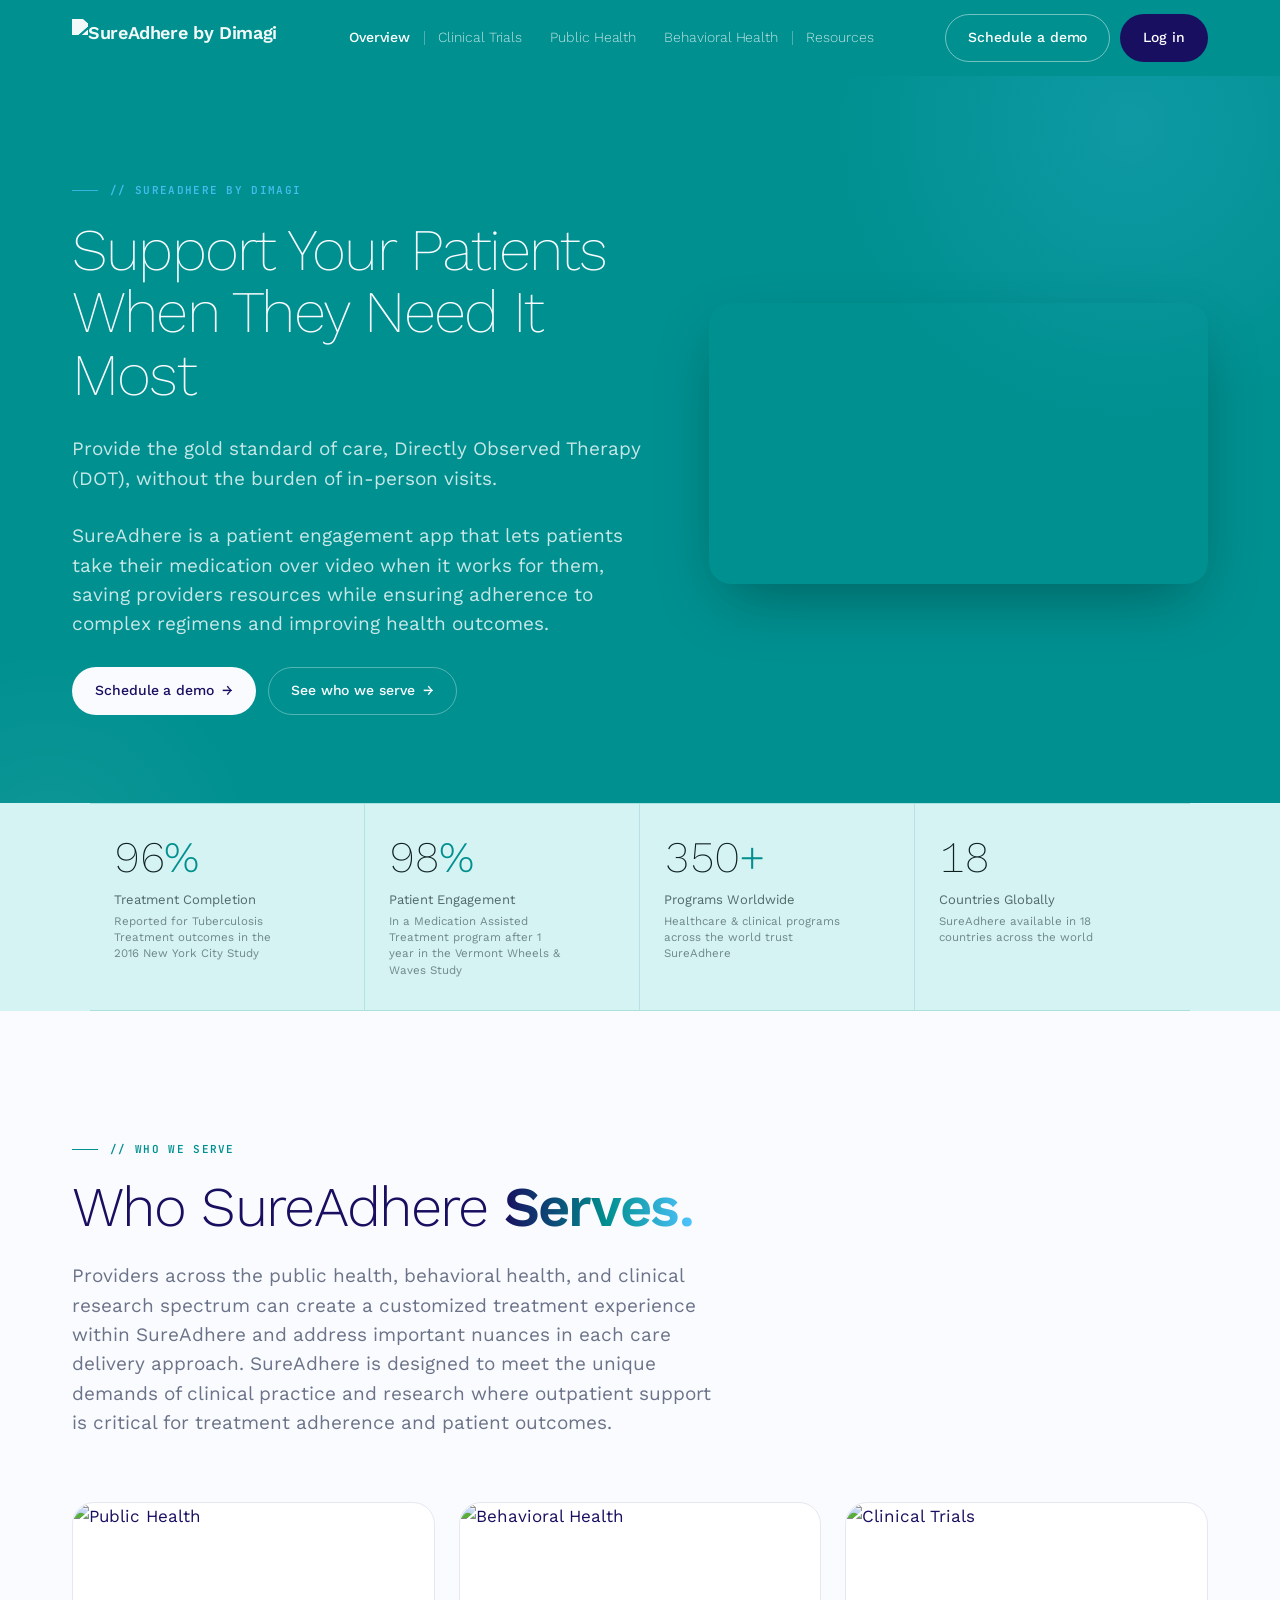
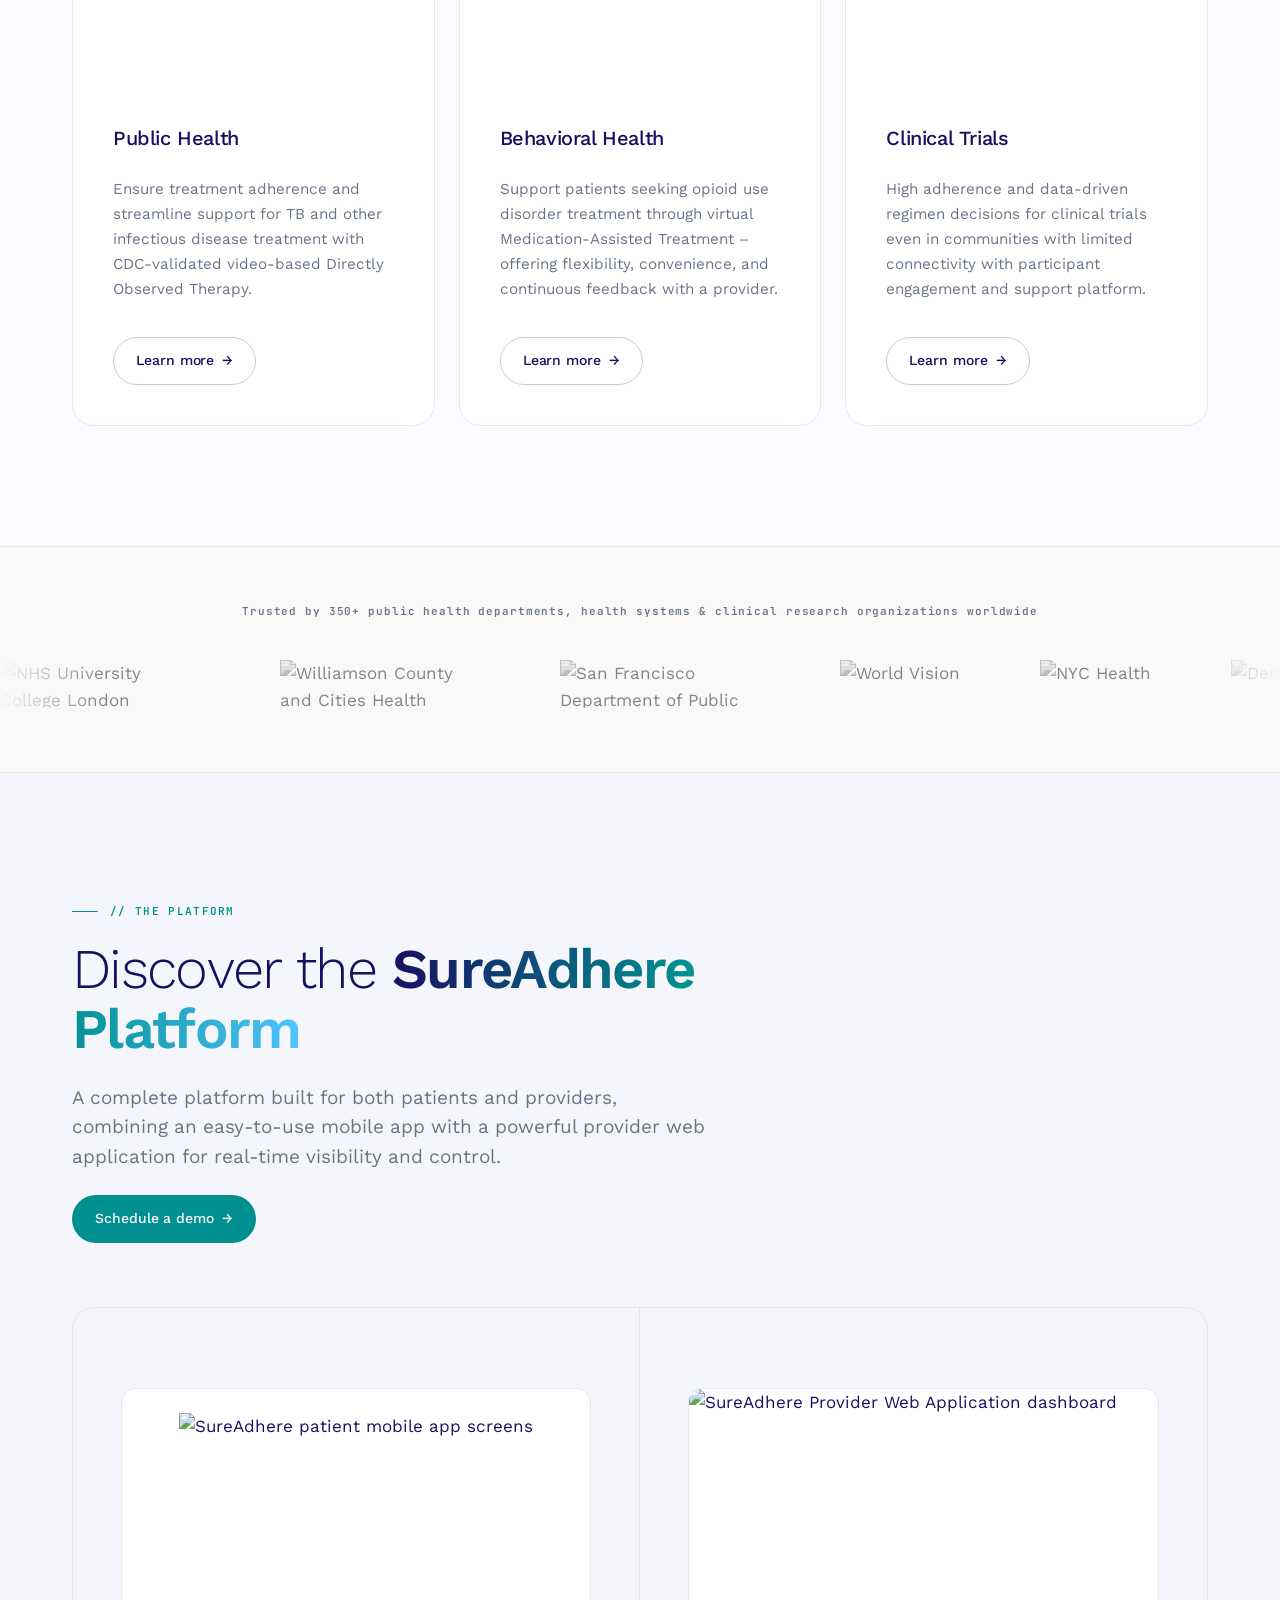
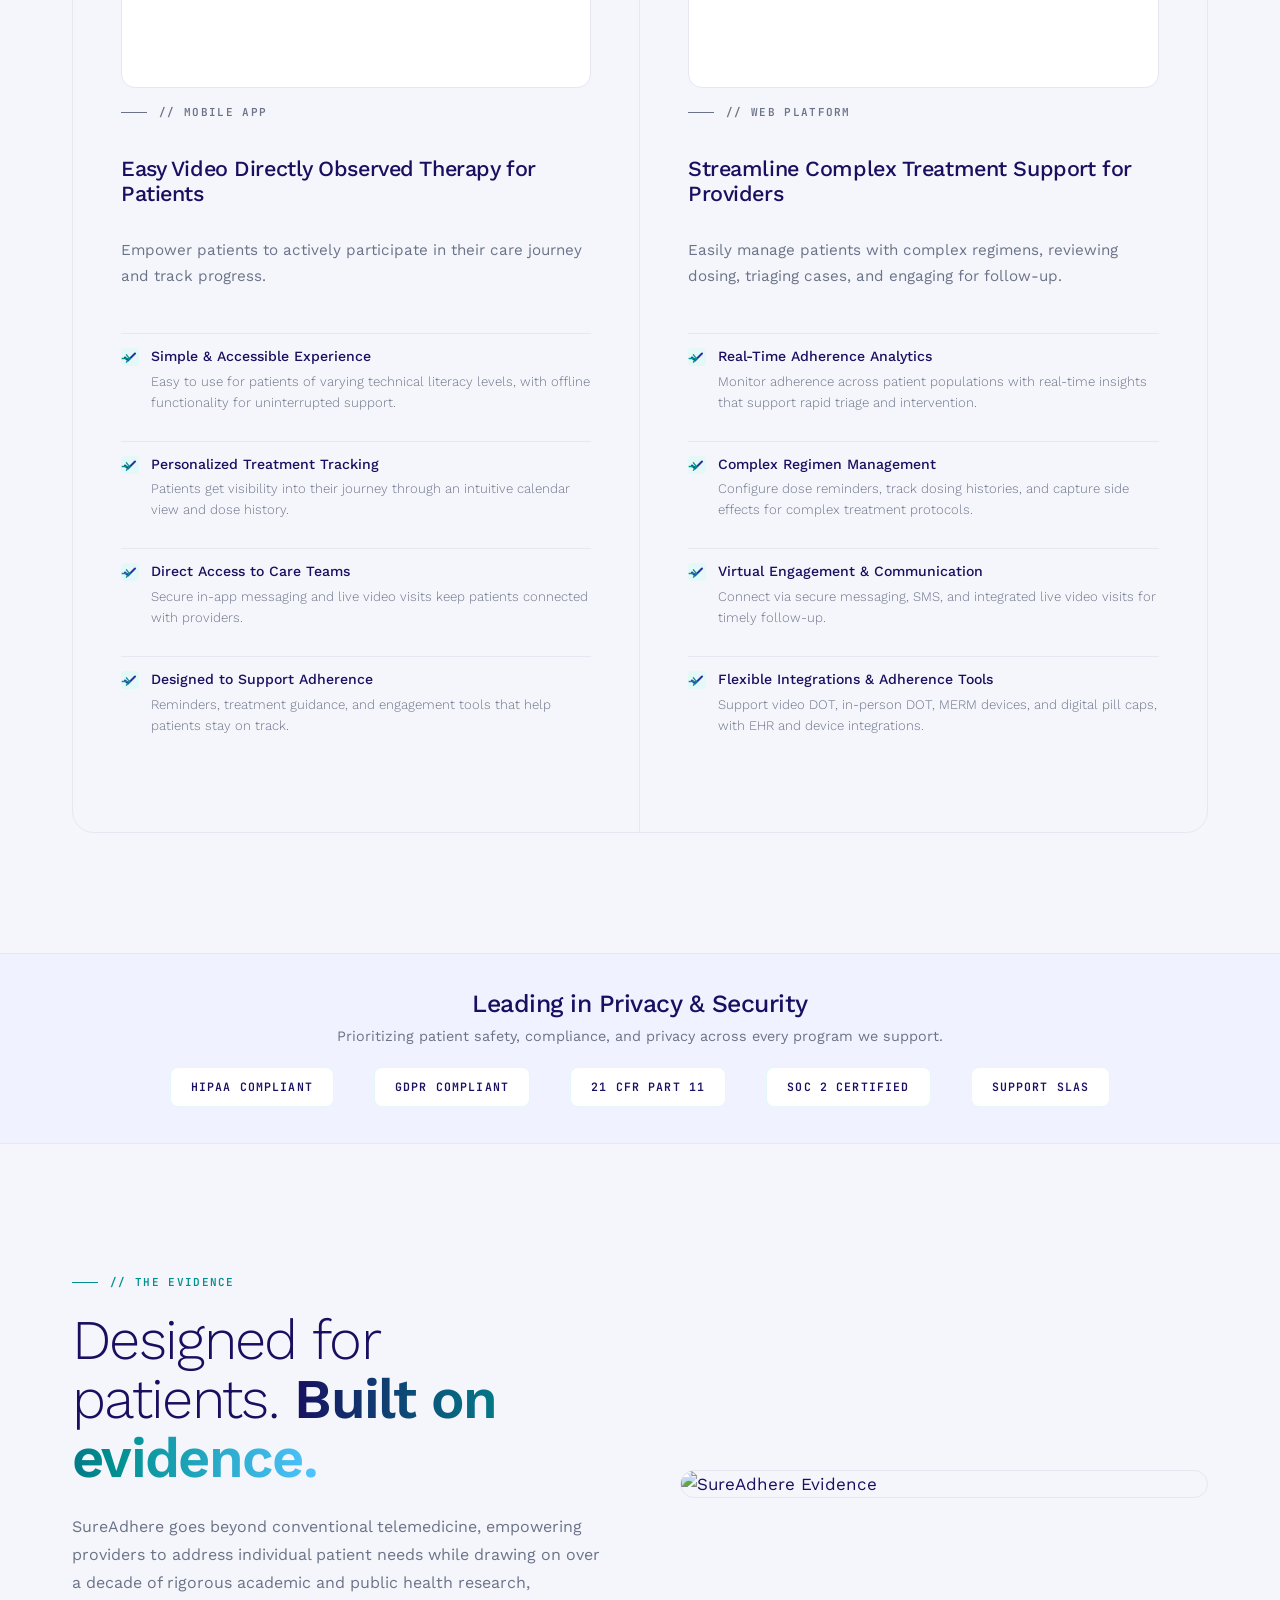
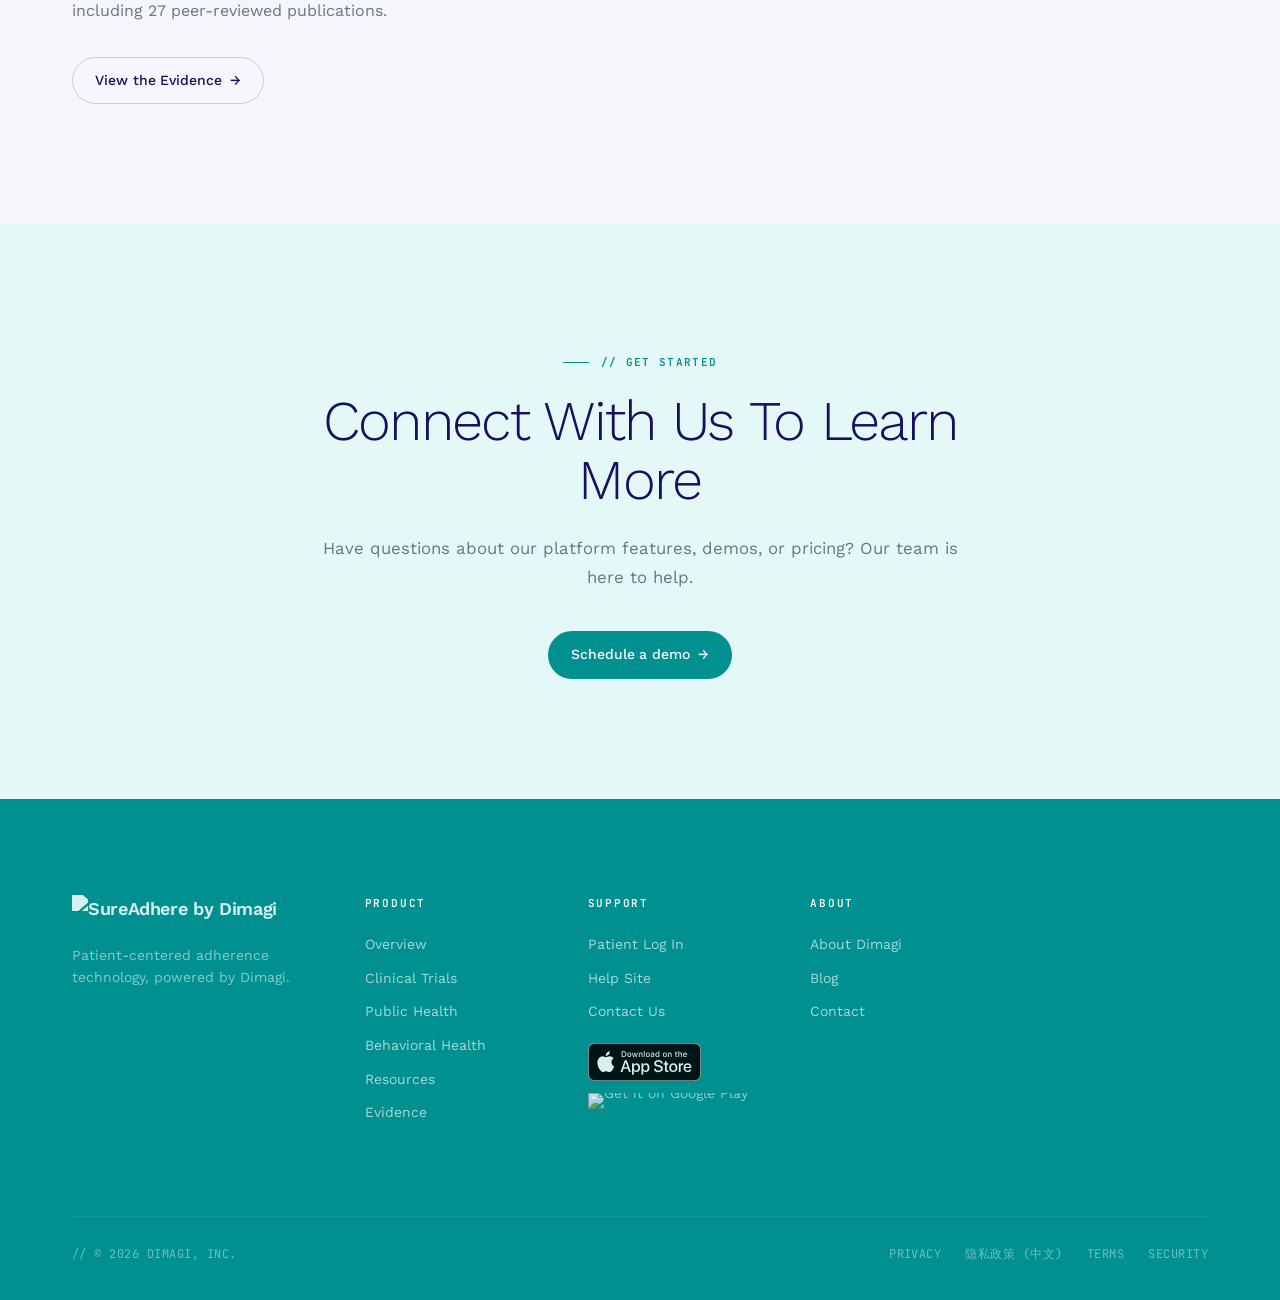
==== commit 3a4d2737: "Audit fixes: image compression, CSS cleanup, orphaned files, og:image - Compress hero-public-health " ====
--- a/index.html
+++ b/index.html
@@ -11,7 +11,7 @@
 <meta property="og:url" content="https://dimagi.com/sureadhere/">
 <meta property="og:title" content="SureAdhere — Patient-Centered Adherence Technology">
 <meta property="og:description" content="SureAdhere delivers gold-standard video directly observed therapy (VDOT) for TB, behavioral health, and clinical trials, improving outcomes while reducing burden on patients and providers.">
-<meta property="og:image" content="assets/images/hero-home.jpg">
+<meta property="og:image" content="assets/images/hero-behavioral-health-live.jpg">
 <meta name="twitter:card" content="summary_large_image">
 <link rel="preconnect" href="https://fonts.googleapis.com">
 <link rel="preconnect" href="https://fonts.gstatic.com" crossorigin>
@@ -357,14 +357,12 @@
         </div>
       </div>
       <div class="hero-image">
-        <div style="border-radius:var(--radius-lg);overflow:hidden;box-shadow:0 32px 80px -16px rgba(0,0,0,0.45);">
-          <script src="https://fast.wistia.com/embed/medias/htl85vr750.jsonp" async></script>
-          <script src="https://fast.wistia.com/assets/external/E-v1.js" async></script>
-          <div class="wistia_responsive_padding" style="padding:56.25% 0 0 0;position:relative;width:100%;">
-            <div class="wistia_responsive_wrapper" style="height:100%;left:0;position:absolute;top:0;width:100%;">
-              <div class="wistia_embed wistia_async_htl85vr750 seo=true videoFoam=true" style="height:100%;position:relative;width:100%">
-                <div class="wistia_swatch" style="height:100%;left:0;opacity:0;overflow:hidden;position:absolute;top:0;transition:opacity 200ms;width:100%;"><img src="https://fast.wistia.com/embed/medias/htl85vr750/swatch" style="filter:blur(5px);height:100%;object-fit:contain;width:100%;" alt="" aria-hidden="true" decoding="async"></div>
-              </div>
+        <script src="https://fast.wistia.com/embed/medias/htl85vr750.jsonp" async></script>
+        <script src="https://fast.wistia.com/assets/external/E-v1.js" async></script>
+        <div class="wistia_responsive_padding" style="padding:56.25% 0 0 0;position:relative;width:100%;border-radius:var(--radius-lg);overflow:hidden;box-shadow:0 24px 64px -16px rgba(0,0,0,0.35);">
+          <div class="wistia_responsive_wrapper" style="height:100%;left:0;position:absolute;top:0;width:100%;">
+            <div class="wistia_embed wistia_async_htl85vr750 seo=true videoFoam=true" style="height:100%;position:relative;width:100%">
+              <div class="wistia_swatch" style="height:100%;left:0;opacity:0;overflow:hidden;position:absolute;top:0;transition:opacity 200ms;width:100%;"><img src="https://fast.wistia.com/embed/medias/htl85vr750/swatch" style="filter:blur(5px);height:100%;object-fit:contain;width:100%;" alt="" aria-hidden="true" decoding="async"></div>
             </div>
           </div>
         </div>
@@ -405,7 +403,7 @@
     <div class="section-head">
       <span class="eyebrow">// WHO WE SERVE</span>
       <h2 class="section-title">Who SureAdhere <em>Serves.</em></h2>
-      <p class="section-sub">Providers across the public health, behavioral health, and clinical research spectrum can create a customized treatment experience within SureAdhere and address important nuances in each care delivery approach. SureAdhere is designed to meet the unique demands of clinical practice and research where outpatient support is critical for treatment adherence and patient outcomes.</p>
+      <p class="section-lede">Providers across the public health, behavioral health, and clinical research spectrum can create a customized treatment experience within SureAdhere and address important nuances in each care delivery approach. SureAdhere is designed to meet the unique demands of clinical practice and research where outpatient support is critical for treatment adherence and patient outcomes.</p>
     </div>
 
     <div class="serve-grid">
@@ -484,7 +482,7 @@
     <div class="section-head">
       <span class="eyebrow">// THE PLATFORM</span>
       <h2 class="section-title">Discover the <em>SureAdhere Platform</em></h2>
-      <p class="section-sub">A complete platform built for both patients and providers, combining an easy-to-use mobile app with a powerful provider web application for real-time visibility and control.</p>
+      <p class="section-lede">A complete platform built for both patients and providers, combining an easy-to-use mobile app with a powerful provider web application for real-time visibility and control.</p>
       <div style="margin-top:24px;">
         <a class="btn btn-indigo btn-arrow" href="https://dimagi.com/contact/" target="_blank" rel="noopener">Schedule a demo</a>
       </div>
@@ -569,7 +567,6 @@
     </p>
     <div style="display:flex;gap:16px;justify-content:center;flex-wrap:wrap;">
       <a class="btn btn-indigo btn-arrow" href="https://dimagi.com/contact/" target="_blank" rel="noopener">Schedule a demo</a>
-      <a class="btn btn-ghost" href="https://dimagi.com/team/" target="_blank" rel="noopener">Learn about the team</a>
     </div>
   </div>
 </section>
--- a/assets/styles.css
+++ b/assets/styles.css
@@ -56,7 +56,7 @@
   font-weight: 400;
 }
 a { color: inherit; text-decoration: none; }
-a:hover { color: var(--indigo); }
+a:not(.btn):hover { color: var(--indigo); }
 img, svg { max-width: 100%; display: block; }
 .container { max-width: 1200px; margin: 0 auto; padding: 0 32px; }
 
@@ -730,11 +730,57 @@
   font-weight: 300; margin: 0 0 24px;
 }
 .section.dark h2.section-title { color: var(--paper); }
-.section-lede {
+.section-lede, .section-sub {
   font-size: 19px; color: var(--muted);
   max-width: 640px;
 }
-.section.dark .section-lede { color: rgba(255,255,255,0.70); }
+.section.dark .section-lede,
+.section.dark .section-sub { color: rgba(255,255,255,0.70); }
+
+/* ---- PLATFORM CAPABILITIES TABS (shared across CT, BH, PH pages) ---- */
+.cap-tabs {
+  display: flex; gap: 6px;
+  background: #fff; border: 1px solid var(--line);
+  border-radius: 14px; padding: 6px;
+  box-shadow: 0 2px 12px rgba(0,0,0,0.07);
+  margin-bottom: 0;
+}
+.cap-tab {
+  flex: 1; display: flex; align-items: center; justify-content: center; gap: 12px;
+  padding: 20px 24px; border-radius: 10px;
+  border: none; background: transparent; cursor: pointer;
+  font-family: var(--sans); font-size: 1.05rem; font-weight: 500;
+  color: var(--muted); transition: all 0.2s ease;
+}
+.cap-tab:hover { background: var(--paper-2); color: var(--ink); }
+.cap-tab.active { background: var(--indigo); color: #fff; box-shadow: 0 2px 10px rgba(24,15,96,0.22); }
+.cap-tab-num {
+  font-family: var(--mono); font-size: 0.72rem; font-weight: 700;
+  letter-spacing: 0.1em; opacity: 0.5;
+}
+.cap-tab.active .cap-tab-num { opacity: 0.85; }
+.cap-panel { display: none; }
+.cap-panel.active {
+  display: grid; grid-template-columns: 1fr 1fr;
+  gap: 80px; align-items: center; padding-top: 64px;
+}
+.cap-panel-img { order: -1; display: flex; align-items: center; justify-content: center; flex-direction: column; gap: 20px; }
+.cap-panel-img img { max-width: 100%; height: auto; object-fit: contain; display: block; }
+.cap-panel-copy h3 { font-size: 1.86rem; font-weight: 300; letter-spacing: -0.02em; line-height: 1.2; margin: 0 0 16px; }
+.cap-panel-copy h3 em { font-style: normal; font-weight: 500; background: var(--grad-text); -webkit-background-clip: text; -webkit-text-fill-color: transparent; background-clip: text; }
+.cap-panel-copy p { font-size: 1.14rem; color: var(--muted); line-height: 1.75; margin: 0 0 20px; }
+.cap-panel-copy ul { margin: 0; padding: 0; list-style: none; display: flex; flex-direction: column; gap: 10px; }
+.cap-panel-copy ul li { display: flex; align-items: flex-start; gap: 10px; font-size: 1.08rem; color: var(--muted); }
+.cap-panel-copy ul li::before { content: "→"; color: var(--indigo); font-weight: 600; flex-shrink: 0; margin-top: 1px; }
+@media (max-width: 860px) {
+  .cap-panel.active { grid-template-columns: 1fr; gap: 36px; }
+  .cap-panel-img { order: -1; }
+  .cap-tab { font-size: 0.88rem; padding: 14px 12px; }
+}
+@media (max-width: 560px) {
+  .cap-tabs { flex-direction: column; border-radius: 10px; gap: 4px; }
+  .cap-tab { justify-content: flex-start; border-radius: 8px; padding: 14px 16px; font-size: 0.95rem; }
+}
 
 /* ---- 3-PILLAR FLOW (homepage — open horizontal walkthrough, no card chrome) ---- */
 .pillar-grid {
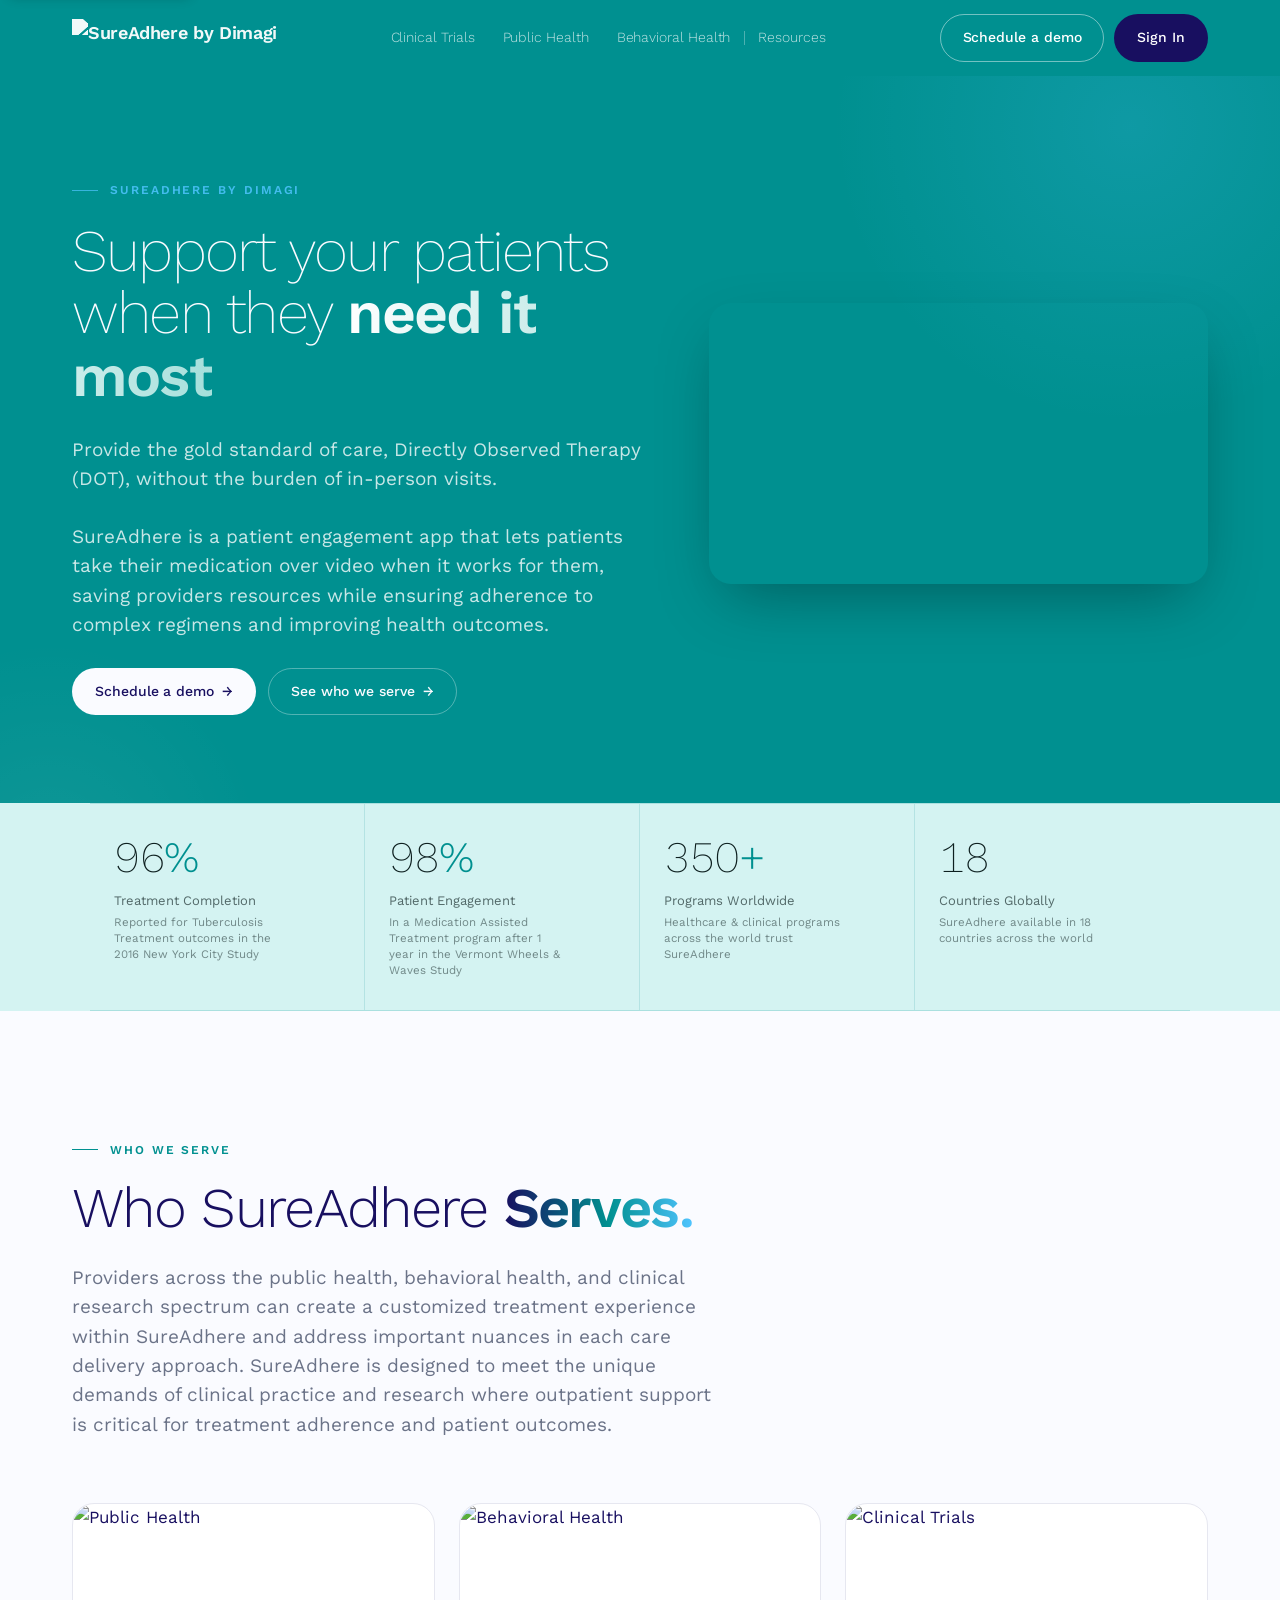
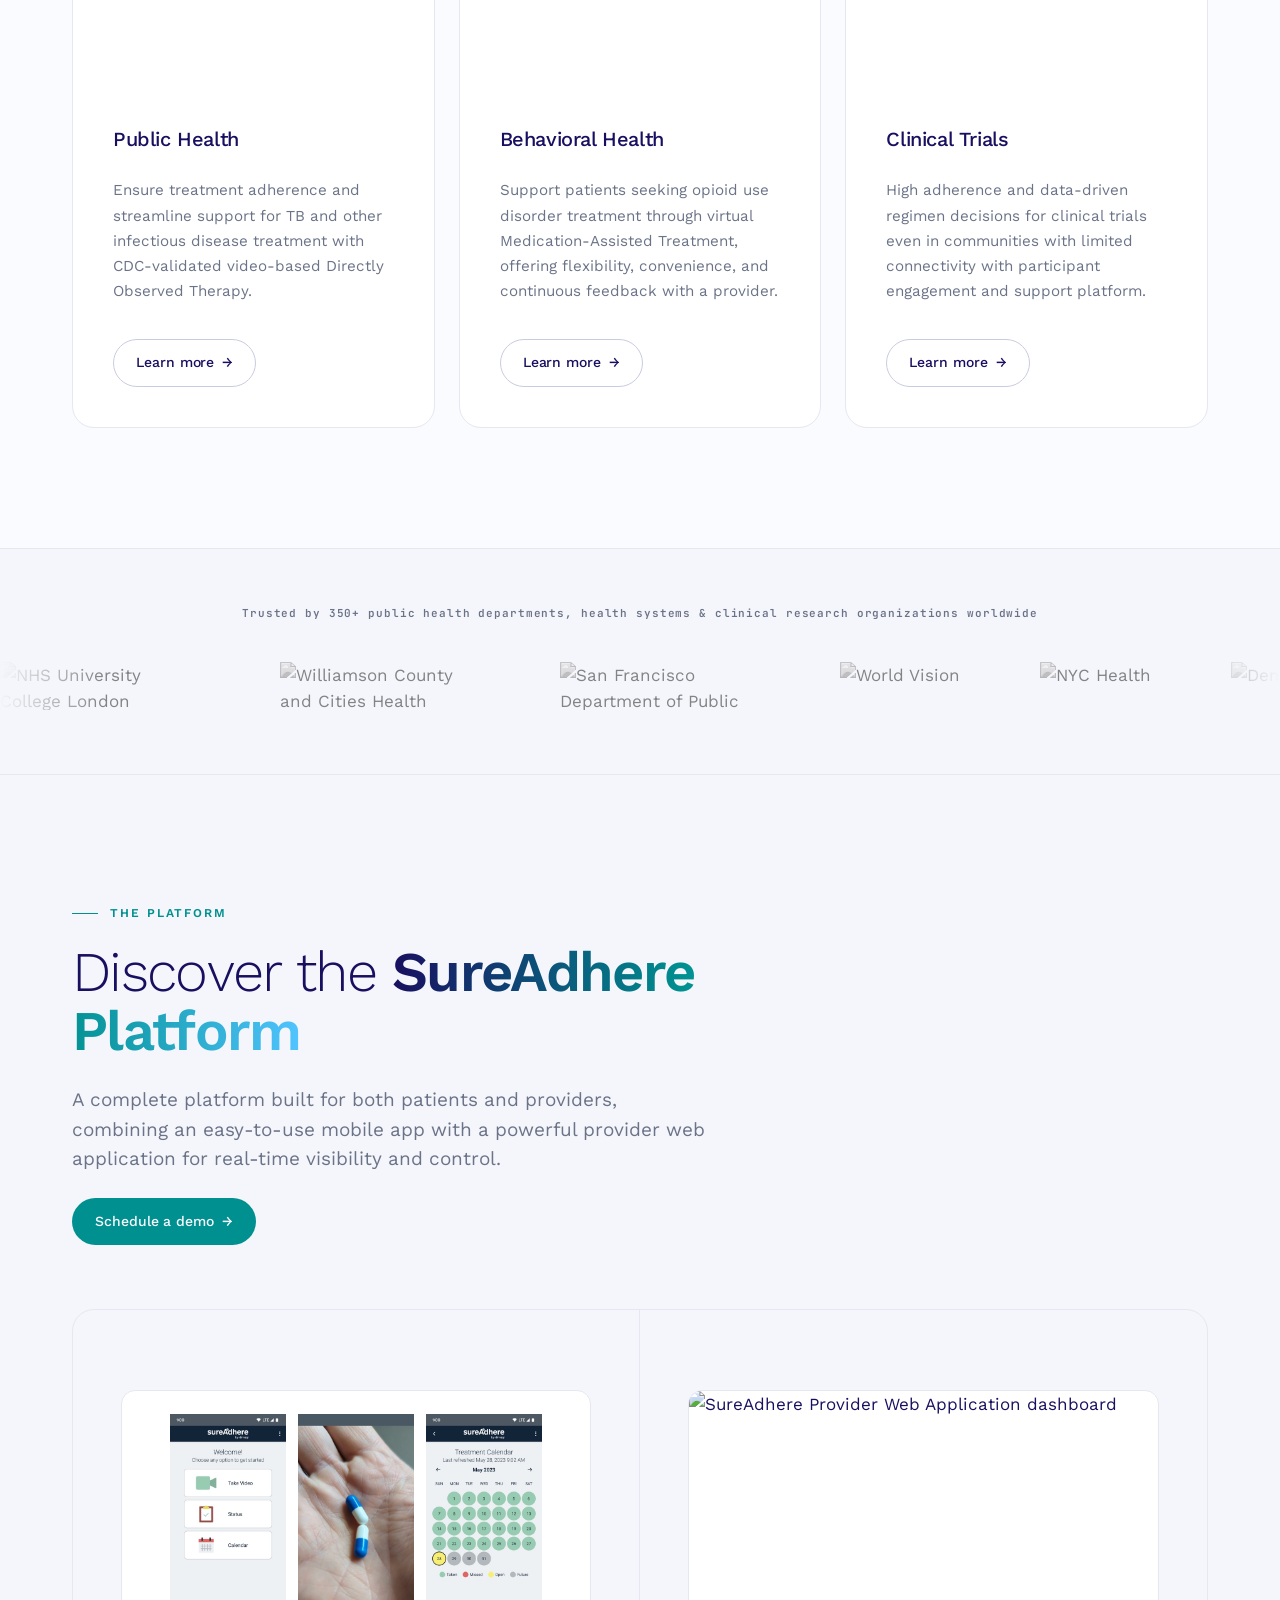
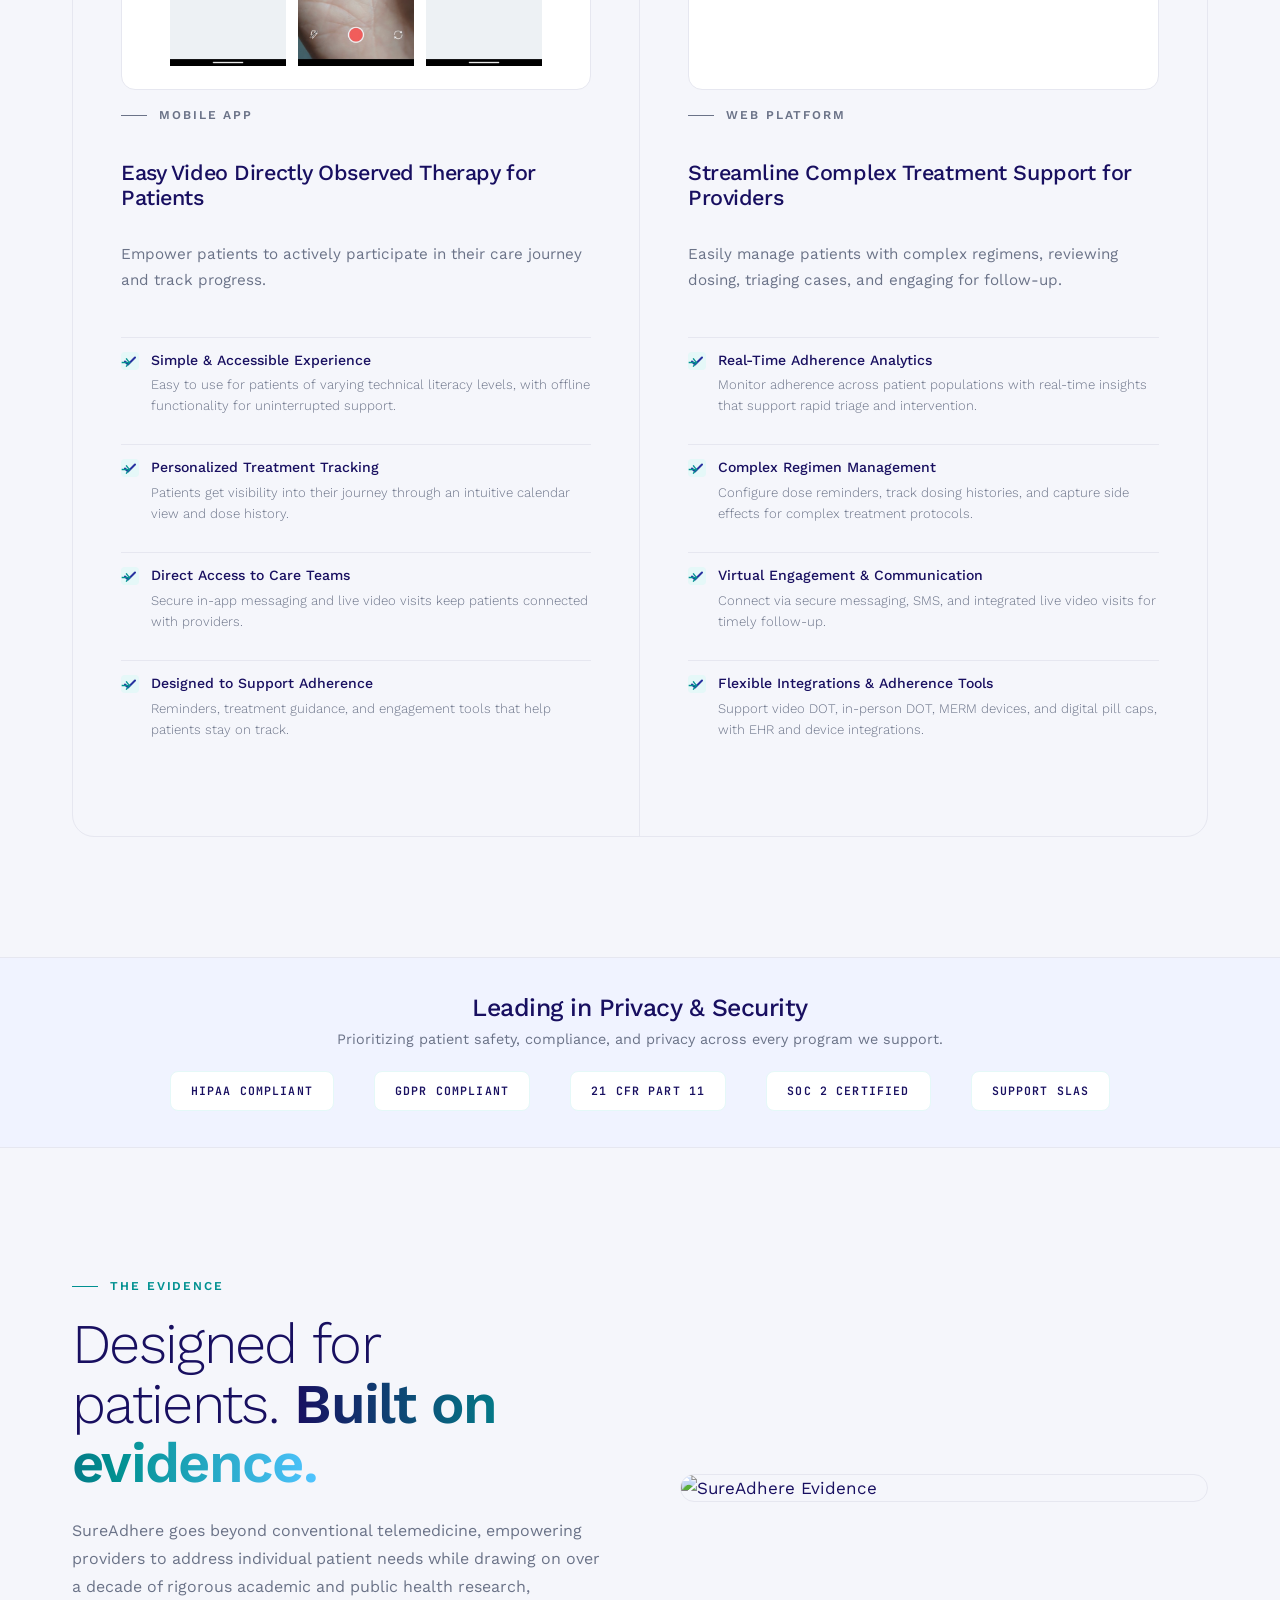
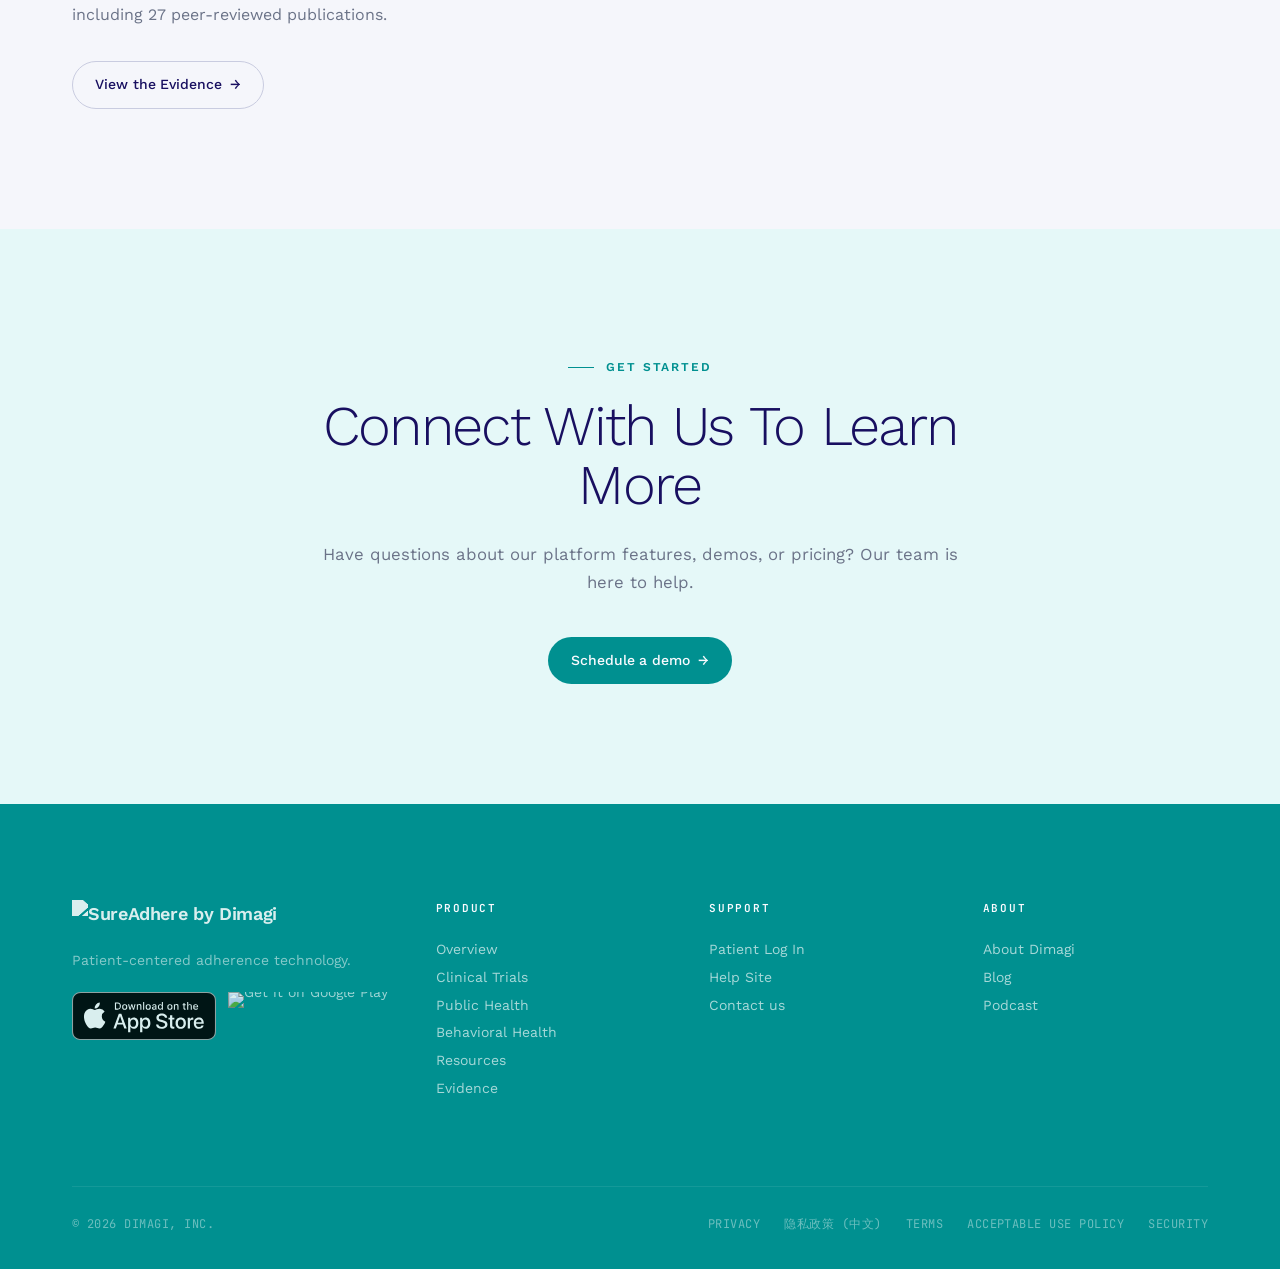
==== commit a774bb95: "Final QA pass before handover - Mobile nav: toggle aria-expanded/aria-label on the hamburger and mov" ====
--- a/index.html
+++ b/index.html
@@ -4,15 +4,54 @@
 <meta charset="utf-8" />
 <link rel="icon" type="image/png" href="assets/favicon.png">
 <meta name="viewport" content="width=device-width, initial-scale=1" />
-<title>SureAdhere — Patient-Centered Adherence Technology</title>
+<title>SureAdhere by Dimagi</title>
 <meta name="description" content="SureAdhere delivers gold-standard video directly observed therapy (VDOT) for TB, behavioral health, and clinical trials, improving outcomes while reducing burden on patients and providers.">
 
 <meta property="og:type" content="website">
 <meta property="og:url" content="https://dimagi.com/sureadhere/">
-<meta property="og:title" content="SureAdhere — Patient-Centered Adherence Technology">
+<meta property="og:title" content="SureAdhere: Patient-Centered Adherence Technology">
 <meta property="og:description" content="SureAdhere delivers gold-standard video directly observed therapy (VDOT) for TB, behavioral health, and clinical trials, improving outcomes while reducing burden on patients and providers.">
-<meta property="og:image" content="assets/images/hero-behavioral-health-live.jpg">
+<meta property="og:image" content="https://dimagi.com/sureadhere/assets/images/platform-computer.png">
 <meta name="twitter:card" content="summary_large_image">
+<link rel="canonical" href="https://dimagi.com/sureadhere/">
+
+<script type="application/ld+json">
+{
+  "@context": "https://schema.org",
+  "@graph": [
+    {
+      "@type": "Organization",
+      "@id": "https://dimagi.com/sureadhere/#organization",
+      "name": "SureAdhere",
+      "alternateName": "SureAdhere by Dimagi",
+      "url": "https://dimagi.com/sureadhere/",
+      "logo": "https://dimagi.com/sureadhere/assets/images/sureadhere-logo-full-color.png",
+      "description": "SureAdhere is a patient-centered video directly observed therapy (VDOT) platform supporting medication adherence across tuberculosis, behavioral health, and clinical trials.",
+      "parentOrganization": {
+        "@type": "Organization",
+        "name": "Dimagi, Inc.",
+        "url": "https://dimagi.com/"
+      }
+    },
+    {
+      "@type": "WebSite",
+      "@id": "https://dimagi.com/sureadhere/#website",
+      "url": "https://dimagi.com/sureadhere/",
+      "name": "SureAdhere",
+      "publisher": { "@id": "https://dimagi.com/sureadhere/#organization" },
+      "inLanguage": "en"
+    },
+    {
+      "@type": "SoftwareApplication",
+      "name": "SureAdhere",
+      "operatingSystem": "iOS, Android, Web",
+      "applicationCategory": "HealthApplication",
+      "url": "https://dimagi.com/sureadhere/",
+      "publisher": { "@id": "https://dimagi.com/sureadhere/#organization" }
+    }
+  ]
+}
+</script>
 <link rel="preconnect" href="https://fonts.googleapis.com">
 <link rel="preconnect" href="https://fonts.gstatic.com" crossorigin>
 <link href="https://fonts.googleapis.com/css2?family=Work+Sans:wght@200;300;400;500;600;700&family=JetBrains+Mono:wght@400;500;600&display=swap" rel="stylesheet">
@@ -304,12 +343,13 @@
     flex-wrap: wrap !important;
   }
   .footer-badges img {
-    height: 38px !important;
+    height: 48px !important;
     width: auto !important;
   }
 </style>
 </head>
 <body>
+<a class="skip-link" href="#main">Skip to main content</a>
 
 <!-- ───── NAV ───── -->
 <div class="nav-wrap">
@@ -319,17 +359,16 @@
         <img src="assets/images/sureadhere-logo-full-color.png" alt="SureAdhere by Dimagi" style="height:38px;width:auto;filter:brightness(0) invert(1);opacity:0.95;">
       </a>
       <div class="nav-links">
-        <a href="index.html" class="nav-active">Overview</a>
-        <a href="clinical-trials/index.html" class="nav-sep">Clinical Trials</a>
+        <a href="clinical-trials/index.html">Clinical Trials</a>
         <a href="public-health/index.html">Public Health</a>
         <a href="behavioral-health/index.html">Behavioral Health</a>
         <a href="resources/index.html" class="nav-sep">Resources</a>
       </div>
       <div class="nav-cta">
-        <a class="btn btn-ghost" href="https://dimagi.com/contact/" target="_blank" rel="noopener">Schedule a demo</a>
-        <a class="btn btn-primary" href="https://sureadhere.b2clogin.com//sureadhere.onmicrosoft.com/oauth2/v2.0/authorize?p=B2C_1_Conditional_MFA&client_id=38aa61ae-2f80-49d8-8566-8aa090b2711f&nonce=defaultNonce&redirect_uri=https%3A%2F%2Fsecure.sureadhere.com&scope=openid&response_type=id_token&prompt=login" target="_blank" rel="noopener">Log in</a>
-      </div>
-      <button class="nav-hamburger" aria-label="Open menu">
+        <a class="btn btn-ghost" href="contact/">Schedule a demo</a>
+        <a class="btn btn-primary" href="https://secure.sureadhere.com/" target="_blank" rel="noopener">Sign In</a>
+      </div>
+      <button class="nav-hamburger" aria-label="Open menu" aria-expanded="false">
         <span></span><span></span><span></span>
       </button>
     </nav>
@@ -337,13 +376,13 @@
 </div>
 
 <!-- ───── HERO ───── -->
-<section class="hero hero-dark on-dark">
+<section id="main" class="hero hero-dark on-dark">
   <div class="container">
     <div class="hero-grid">
       <div>
-        <span class="eyebrow on-dark">// SUREADHERE BY DIMAGI</span>
+        <span class="eyebrow on-dark">SUREADHERE BY DIMAGI</span>
         <h1 class="hero-title">
-          Support Your Patients When They Need It Most
+          Support your patients when they <em>need it most</em>
         </h1>
         <p class="hero-sub">
           Provide the gold standard of care, Directly Observed Therapy (DOT), without the burden of in-person visits.
@@ -352,7 +391,7 @@
           SureAdhere is a patient engagement app that lets patients take their medication over video when it works for them, saving providers resources while ensuring adherence to complex regimens and improving health outcomes.
         </p>
         <div class="hero-ctas">
-          <a class="btn btn-on-dark btn-arrow" href="https://dimagi.com/contact/" target="_blank" rel="noopener">Schedule a demo</a>
+          <a class="btn btn-on-dark btn-arrow" href="contact/">Schedule a demo</a>
           <a class="btn btn-ghost-on-dark btn-arrow" href="#who-we-serve">See who we serve</a>
         </div>
       </div>
@@ -401,7 +440,7 @@
 <section class="section" id="who-we-serve">
   <div class="container">
     <div class="section-head">
-      <span class="eyebrow">// WHO WE SERVE</span>
+      <span class="eyebrow">WHO WE SERVE</span>
       <h2 class="section-title">Who SureAdhere <em>Serves.</em></h2>
       <p class="section-lede">Providers across the public health, behavioral health, and clinical research spectrum can create a customized treatment experience within SureAdhere and address important nuances in each care delivery approach. SureAdhere is designed to meet the unique demands of clinical practice and research where outpatient support is critical for treatment adherence and patient outcomes.</p>
     </div>
@@ -424,7 +463,7 @@
         </div>
         <div class="serve-card-body">
           <h3>Behavioral Health</h3>
-          <p>Support patients seeking opioid use disorder treatment through virtual Medication-Assisted Treatment – offering flexibility, convenience, and continuous feedback with a provider.</p>
+          <p>Support patients seeking opioid use disorder treatment through virtual Medication-Assisted Treatment, offering flexibility, convenience, and continuous feedback with a provider.</p>
           <a class="btn btn-ghost btn-arrow" href="behavioral-health/index.html">Learn more</a>
         </div>
       </div>
@@ -444,7 +483,7 @@
 </section>
 
 <!-- ───── LOGO MARQUEE (after Who We Serve) ───── -->
-<div class="logo-strip-sa" style="background:var(--surface-warm,#faf9f7);">
+<div class="logo-strip-sa" style="background:var(--paper-warm);">
   <p class="logo-strip-label">Trusted by 350+ public health departments, health systems &amp; clinical research organizations worldwide</p>
   <div class="sa-logo-marquee">
     <div class="sa-logo-track">
@@ -480,20 +519,22 @@
 <section class="section warm" id="platform">
   <div class="container">
     <div class="section-head">
-      <span class="eyebrow">// THE PLATFORM</span>
+      <span class="eyebrow">THE PLATFORM</span>
       <h2 class="section-title">Discover the <em>SureAdhere Platform</em></h2>
       <p class="section-lede">A complete platform built for both patients and providers, combining an easy-to-use mobile app with a powerful provider web application for real-time visibility and control.</p>
       <div style="margin-top:24px;">
-        <a class="btn btn-indigo btn-arrow" href="https://dimagi.com/contact/" target="_blank" rel="noopener">Schedule a demo</a>
+        <a class="btn btn-indigo btn-arrow" href="contact/">Schedule a demo</a>
       </div>
     </div>
 
     <div class="platform-split" style="margin-top:48px;">
       <div class="platform-split-panel">
-        <div class="platform-screenshot" style="height:300px;display:flex;align-items:center;justify-content:center;padding:24px;background:#ffffff;">
-          <img src="assets/images/platform-phone.webp" alt="SureAdhere patient mobile app screens" loading="lazy" style="width:auto;height:100%;max-height:252px;object-fit:contain;">
-        </div>
-        <span class="eyebrow muted">// MOBILE APP</span>
+        <div class="platform-screenshot" style="height:300px;display:flex;align-items:center;justify-content:center;gap:12px;padding:24px;background:#ffffff;">
+          <img src="assets/images/bh-home.jpg" alt="SureAdhere mobile app welcome screen" loading="lazy" style="height:252px;width:auto;object-fit:contain;">
+          <img src="assets/images/ct-pills.jpg" alt="SureAdhere mobile app dose capture" loading="lazy" style="height:252px;width:auto;object-fit:contain;">
+          <img src="assets/images/ct-calendar.jpg" alt="SureAdhere mobile app treatment calendar" loading="lazy" style="height:252px;width:auto;object-fit:contain;">
+        </div>
+        <span class="eyebrow muted">MOBILE APP</span>
         <h3>Easy Video Directly Observed Therapy for Patients</h3>
         <p>Empower patients to actively participate in their care journey and track progress.</p>
         <ul class="feature-list">
@@ -506,9 +547,9 @@
 
       <div class="platform-split-panel">
         <div class="platform-screenshot" style="height:300px;overflow:hidden;background:#ffffff;">
-          <img src="assets/images/platform-computer.png" alt="SureAdhere Provider Web Application dashboard" loading="lazy" style="width:100%;height:100%;object-fit:cover;object-position:top;">
-        </div>
-        <span class="eyebrow muted">// WEB PLATFORM</span>
+          <img src="assets/images/platform-computer.png" alt="SureAdhere Provider Web Application dashboard" loading="lazy" style="width:135%;max-width:none;height:100%;object-fit:cover;object-position:left top;">
+        </div>
+        <span class="eyebrow muted">WEB PLATFORM</span>
         <h3>Streamline Complex Treatment Support for Providers</h3>
         <p>Easily manage patients with complex regimens, reviewing dosing, triaging cases, and engaging for follow-up.</p>
         <ul class="feature-list">
@@ -544,7 +585,7 @@
   <div class="container">
     <div style="display:grid;grid-template-columns:1fr 1fr;gap:80px;align-items:center;">
       <div>
-        <span class="eyebrow">// THE EVIDENCE</span>
+        <span class="eyebrow">THE EVIDENCE</span>
         <h2 class="section-title">Designed for patients. <em>Built on evidence.</em></h2>
         <p style="color:var(--muted);font-size:1rem;line-height:1.75;margin:24px 0 32px;">SureAdhere goes beyond conventional telemedicine, empowering providers to address individual patient needs while drawing on over a decade of rigorous academic and public health research, including 27 peer-reviewed publications.</p>
         <a class="btn btn-ghost btn-arrow" href="publications/index.html">View the Evidence</a>
@@ -556,17 +597,16 @@
   </div>
 </section>
 
-
 <!-- ───── CTA ───── -->
 <section class="section" style="background:var(--indigo-soft);text-align:center;">
   <div class="container" style="max-width:700px;">
-    <span class="eyebrow">// GET STARTED</span>
+    <span class="eyebrow">GET STARTED</span>
     <h2 class="section-title" style="margin-bottom:24px;">Connect With Us To Learn More</h2>
     <p style="color:var(--muted);font-size:1.05rem;margin-bottom:40px;line-height:1.7;">
       Have questions about our platform features, demos, or pricing? Our team is here to help.
     </p>
     <div style="display:flex;gap:16px;justify-content:center;flex-wrap:wrap;">
-      <a class="btn btn-indigo btn-arrow" href="https://dimagi.com/contact/" target="_blank" rel="noopener">Schedule a demo</a>
+      <a class="btn btn-indigo btn-arrow" href="contact/">Schedule a demo</a>
     </div>
   </div>
 </section>
@@ -579,63 +619,72 @@
         <div class="logo" style="gap:10px;">
           <img src="assets/images/sureadhere-logo-full-color.png" alt="SureAdhere by Dimagi" style="height:30px;width:auto;filter:brightness(0) invert(1);opacity:0.85;">
         </div>
-        <p>Patient-centered adherence technology, powered by Dimagi.</p>
+        <p>Patient-centered adherence technology.</p>
+        <div class="footer-badges">
+          <a href="https://apps.apple.com/us/app/sureadhere-by-dimagi/id6444502883" target="_blank" rel="noopener"><img src="assets/images/badge-app-store.svg" alt="Download on the App Store" class="badge-apple"></a>
+          <a href="https://play.google.com/store/apps/details?id=com.dimagi.sureadhere&hl=en_US" target="_blank" rel="noopener"><img src="assets/images/badge-google-play.png" alt="Get it on Google Play" class="badge-google"></a>
+        </div>
       </div>
       <div class="footer-col">
         <h5>Product</h5>
         <ul>
           <li><a href="index.html">Overview</a></li>
-          <li><a href="clinical-trials/index.html" class="nav-sep">Clinical Trials</a></li>
+          <li><a href="clinical-trials/index.html">Clinical Trials</a></li>
           <li><a href="public-health/index.html">Public Health</a></li>
           <li><a href="behavioral-health/index.html">Behavioral Health</a></li>
-          <li><a href="resources/index.html" class="nav-sep">Resources</a></li>
+          <li><a href="resources/index.html">Resources</a></li>
           <li><a href="publications/index.html">Evidence</a></li>
         </ul>
       </div>
       <div class="footer-col">
         <h5>Support</h5>
         <ul>
-          <li><a href="https://sureadhere.b2clogin.com//sureadhere.onmicrosoft.com/oauth2/v2.0/authorize?p=B2C_1_Conditional_MFA&client_id=38aa61ae-2f80-49d8-8566-8aa090b2711f&nonce=defaultNonce&redirect_uri=https%3A%2F%2Fsecure.sureadhere.com&scope=openid&response_type=id_token&prompt=login" target="_blank" rel="noopener">Patient Log In</a></li>
+          <li><a href="https://secure.sureadhere.com/" target="_blank" rel="noopener">Patient Log In</a></li>
           <li><a href="https://dimagi.atlassian.net/wiki/spaces/sa/overview" target="_blank" rel="noopener">Help Site</a></li>
-          <li><a href="https://dimagi.com/contact/" target="_blank" rel="noopener">Contact Us</a></li>
+          <li><a href="contact/">Contact us</a></li>
         </ul>
-          <div class="footer-badges">
-            <a href="https://apps.apple.com/us/app/sureadhere-by-dimagi/id6444502883" target="_blank" rel="noopener"><img src="assets/images/badge-app-store.svg" alt="Download on the App Store" class="badge-apple"></a>
-            <a href="https://play.google.com/store/apps/details?id=com.dimagi.sureadhere&hl=en_US" target="_blank" rel="noopener"><img src="assets/images/badge-google-play.png" alt="Get it on Google Play" class="badge-google"></a>
-          </div>
       </div>
       <div class="footer-col">
         <h5>About</h5>
         <ul>
           <li><a href="https://dimagi.com/" target="_blank" rel="noopener">About Dimagi</a></li>
           <li><a href="https://dimagi.com/blog/" target="_blank" rel="noopener">Blog</a></li>
-          <li><a href="https://dimagi.com/contact/" target="_blank" rel="noopener">Contact</a></li>
+          <li><a href="https://dimagi.com/podcast/" target="_blank" rel="noopener">Podcast</a></li>
         </ul>
       </div>
     </div>
     <div class="footer-bottom">
-      <span>// &copy; 2026 DIMAGI, INC.</span>
+      <span>&copy; 2026 DIMAGI, INC.</span>
       <span style="display:flex;gap:24px;flex-wrap:wrap;">
         <a href="privacy-policy/index.html">PRIVACY</a>
         <a href="privacy-policy-chinese/index.html">隐私政策 (中文)</a>
         <a href="https://dimagi.com/terms-of-service/" target="_blank" rel="noopener">TERMS</a>
+        <a href="https://dimagi.com/terms-aup/" target="_blank" rel="noopener">ACCEPTABLE USE POLICY</a>
         <a href="https://dimagi.safebase.us/" target="_blank" rel="noopener">SECURITY</a>
       </span>
     </div>
   </div>
 </footer>
-
 
 <script>
 (function () {
   var ham = document.querySelector('.nav-hamburger');
   if (ham) {
     ham.addEventListener('click', function () {
-      this.classList.toggle('is-open');
+      var open = this.classList.toggle('is-open');
       document.querySelector('.nav-links').classList.toggle('is-open');
       document.querySelector('.nav-cta').classList.toggle('is-open');
+      this.setAttribute('aria-expanded', open ? 'true' : 'false');
+      this.setAttribute('aria-label', open ? 'Close menu' : 'Open menu');
     });
   }
+  document.querySelectorAll('.nav-links a').forEach(function (a) {
+    a.addEventListener('click', function () {
+      var h = document.querySelector('.nav-hamburger'); h.classList.remove('is-open'); h.setAttribute('aria-expanded', 'false'); h.setAttribute('aria-label', 'Open menu');
+      document.querySelector('.nav-links').classList.remove('is-open');
+      document.querySelector('.nav-cta').classList.remove('is-open');
+    });
+  });
 })();
 </script>
 </body>
--- a/assets/styles.css
+++ b/assets/styles.css
@@ -19,7 +19,7 @@
   --sky: #50C4FF;
   --sky-tint: #EBF5FF;
 
-  /* Indigo scale (CommCare HQ B5) — for per-page header gradients */
+  /* Indigo scale (CommCare HQ B5) - for per-page header gradients */
   --indigo-300: #4DBBBA;
   --indigo-400: #009090;
   --indigo-500: #009090;
@@ -106,15 +106,14 @@
   background-clip: text;
 }
 
-/* ---- EYEBROW (mono, bar prefix) ---- */
+/* ---- EYEBROW (sans, bar prefix) ---- */
 .eyebrow {
   display: inline-flex;
   align-items: center;
   gap: 12px;
-  font-family: var(--mono);
-  font-size: 11px;
+  font-size: 12px;
   font-weight: 600;
-  letter-spacing: 0.12em;
+  letter-spacing: 0.16em;
   text-transform: uppercase;
   color: var(--indigo);
   margin-bottom: 20px;
@@ -130,6 +129,29 @@
 .eyebrow.muted { color: var(--muted); }
 .eyebrow.muted::before { background: var(--muted); }
 
+/* ---- SKIP-TO-CONTENT ---- */
+.skip-link {
+  position: absolute;
+  top: -48px;
+  left: 8px;
+  z-index: 100;
+  background: #fff;
+  color: var(--indigo);
+  padding: 10px 18px;
+  border-radius: 8px;
+  font-family: var(--sans);
+  font-size: 0.9rem;
+  font-weight: 600;
+  text-decoration: none;
+  box-shadow: 0 4px 12px rgba(0,0,0,0.18);
+  transition: top 150ms ease;
+}
+.skip-link:focus {
+  top: 8px;
+  outline: 2px solid var(--indigo);
+  outline-offset: 2px;
+}
+
 /* ---- NAV ---- */
 .nav-wrap {
   position: sticky; top: 0; z-index: 50;
@@ -145,7 +167,16 @@
   font-weight: 600; font-size: 18px; letter-spacing: -0.02em;
   color: #fff;
 }
-.nav-wrap .logo-img { filter: brightness(0) invert(1); opacity: 0.95; }
+.nav-wrap .logo-img { filter: brightness(0) invert(1); opacity: 0.95; transition: filter 220ms ease, opacity 220ms ease; }
+.nav-wrap .logo img,
+.nav-wrap .logo .logo-img { transition: filter 220ms ease, opacity 220ms ease; }
+.nav-wrap .logo:hover img,
+.nav-wrap .logo:focus-visible img,
+.nav-wrap .logo:hover .logo-img,
+.nav-wrap .logo:focus-visible .logo-img {
+  filter: brightness(0) saturate(100%) invert(10%) sepia(85%) saturate(3000%) hue-rotate(251deg) brightness(80%) contrast(118%) !important;
+  opacity: 1 !important;
+}
 .logo-img {
   height: 36px; width: auto;
   display: block;
@@ -172,8 +203,8 @@
   font-size: 14px; font-weight: 300;
   letter-spacing: -0.005em;
 }
-.nav-links a { color: rgba(255,255,255,0.75); transition: color 120ms; }
-.nav-links a:hover { color: #fff; }
+.nav-links a { color: rgba(255,255,255,0.75); transition: color 120ms, font-weight 120ms; text-decoration: none; }
+.nav-links a:hover { color: #fff; font-weight: 700; text-decoration: none; }
 .nav-links a:active { color: rgba(255,255,255,0.6); }
 .nav-links a.nav-active { color: #fff; font-weight: 500; }
 
@@ -218,7 +249,7 @@
 
 .nav-cta { display: flex; gap: 10px; align-items: center; }
 .nav-wrap .btn-ghost { color: #fff; border-color: rgba(255,255,255,0.45); }
-.nav-wrap .btn-ghost:hover { border-color: #fff; }
+.nav-wrap .btn-ghost:hover { border-color: transparent; }
 .nav-wrap .btn-primary { background: #180F60; color: #fff; }
 .nav-wrap .btn-primary:hover { background: #0F0A45; transform: translateY(-1px); }
 
@@ -277,6 +308,19 @@
 .btn-on-dark:hover { background: #007575; color: #fff; transform: translateY(-1px); }
 .btn-arrow::after { content: "→"; font-weight: 500; transition: transform 150ms; }
 .btn-arrow:hover::after { transform: translateX(3px); }
+.btn:focus-visible {
+  outline: 2px solid var(--indigo);
+  outline-offset: 3px;
+}
+.btn-on-dark:focus-visible,
+.btn-ghost-on-dark:focus-visible {
+  outline-color: #fff;
+}
+a:focus-visible {
+  outline: 2px solid var(--indigo);
+  outline-offset: 2px;
+  border-radius: 2px;
+}
 
 /* ---- HERO ---- */
 .hero {
@@ -325,7 +369,7 @@
 }
 .hero-ctas { display: flex; gap: 12px; flex-wrap: wrap; }
 
-/* Dark hero variant — homepage indigo-saturated header */
+/* Dark hero variant - homepage indigo-saturated header */
 .hero.hero-dark {
   background: #009090;
   color: var(--paper);
@@ -357,7 +401,7 @@
   border: 1px solid rgba(255,255,255,0.32);
 }
 .btn-ghost-on-dark:hover {
-  border-color: rgba(255,255,255,0.6);
+  border-color: transparent;
   color: #fff;
   background: rgba(255,255,255,0.14);
   transform: translateY(-1px);
@@ -459,7 +503,7 @@
   letter-spacing: 0;
 }
 
-/* On-dark variant — embedded in purple hero */
+/* On-dark variant - embedded in purple hero */
 .hero-stats--on-dark {
   padding: 0;
   margin-top: 72px;
@@ -782,7 +826,7 @@
   .cap-tab { justify-content: flex-start; border-radius: 8px; padding: 14px 16px; font-size: 0.95rem; }
 }
 
-/* ---- 3-PILLAR FLOW (homepage — open horizontal walkthrough, no card chrome) ---- */
+/* ---- 3-PILLAR FLOW (homepage - open horizontal walkthrough, no card chrome) ---- */
 .pillar-grid {
   display: grid;
   grid-template-columns: repeat(3, 1fr);
@@ -858,7 +902,7 @@
   letter-spacing: 0.18em;
 }
 
-/* Open visual canvas — no surrounding card */
+/* Open visual canvas - no surrounding card */
 .pillar-visual {
   width: 100%;
   height: 220px;
@@ -936,7 +980,7 @@
   overflow: hidden;
 }
 .path-card > *:not(.path-visual):not(.path-badge) { padding-left: 36px; padding-right: 36px; }
-/* Illustrated header — full-bleed colored strip with SVG icon */
+/* Illustrated header - full-bleed colored strip with SVG icon */
 .path-visual {
   height: 132px;
   display: flex; align-items: center; justify-content: center;
@@ -2303,7 +2347,7 @@
 }
 .cta-band .btn-ghost:hover { border-color: var(--ink); }
 
-/* ---- LIGHT LAVENDER HERO — top-nav inner pages ---- */
+/* ---- LIGHT LAVENDER HERO - top-nav inner pages ---- */
 .page--platform-os .hero.hero-dark,
 .page--solutions .hero.hero-dark,
 .page--enterprise .hero.hero-dark,
@@ -2375,7 +2419,7 @@
 .footer-col a { color: rgba(255,255,255,0.72); }
 .footer-bottom { color: rgba(255,255,255,0.55); }
 .footer-grid {
-  display: grid; grid-template-columns: 1.4fr repeat(4, 1fr); gap: 48px;
+  display: grid; grid-template-columns: 1.4fr repeat(3, 1fr); gap: 48px;
   margin-bottom: 80px;
 }
 .footer-brand { max-width: 320px; }
@@ -2390,7 +2434,7 @@
   margin: 0 0 22px;
 }
 .footer-col ul { list-style: none; padding: 0; margin: 0; }
-.footer-col li { margin-bottom: 12px; }
+.footer-col li { margin-bottom: 6px; }
 .footer-col a { color: rgba(255,255,255,0.65); transition: color 120ms; }
 .footer-col a:hover { color: var(--paper); }
 .footer-badges {
@@ -3258,7 +3302,7 @@
   margin: 0;
 }
 
-/* Pilot stats — 3-up colored strip */
+/* Pilot stats - 3-up colored strip */
 .pilot-stats {
   display: grid;
   grid-template-columns: repeat(3, 1fr);
@@ -3339,7 +3383,7 @@
   margin: 0;
 }
 
-/* Callout quote — highlighted italic block */
+/* Callout quote - highlighted italic block */
 .callout-quote {
   margin: 48px auto;
   max-width: 840px;
@@ -3413,7 +3457,7 @@
     z-index: 200;
     flex-direction: column;
     gap: 0;
-    background: #4d62c8;
+    background: #009090;
     border-top: 1px solid rgba(255,255,255,0.14);
     box-shadow: 0 12px 32px -8px rgba(10,6,32,0.30);
     padding: 8px 0 18px;
@@ -3428,6 +3472,22 @@
   .nav-links a.nav-active { font-weight: 500; }
   .nav-sol-group { display: contents; }
   .nav-sol-label { display: none; }
+  /* Keep the logo full-size and move the CTAs out of the cramped bar into the open menu */
+  nav.primary { flex-wrap: wrap; height: auto; min-height: 76px; }
+  .logo { flex-shrink: 0; }
+  .nav-cta {
+    order: 3;
+    flex-basis: 100%;
+    display: none;
+    flex-direction: column;
+    align-items: stretch;
+    gap: 10px;
+    padding: 4px 0 16px;
+  }
+  .nav-cta.is-open { display: flex; }
+  .nav-cta .btn { width: 100%; justify-content: center; }
+  /* the inline divider before "Resources" is for the horizontal desktop nav only */
+  .nav-links a.nav-sep::before { display: none; }
   .mock-floating.f1, .mock-floating.f2 { display: none; }
   .picker-result { padding: 36px 28px; }
   .picker-programs { grid-template-columns: 1fr 1fr; }
@@ -3489,7 +3549,7 @@
 
 /* ===== COMMCARE PROVIDERS PAGE ===== */
 
-/* Premier providers — feature row of 3 deep cards */
+/* Premier providers - feature row of 3 deep cards */
 .prem-grid {
   display: grid;
   grid-template-columns: repeat(3, 1fr);
@@ -3902,7 +3962,7 @@
   .dir-filter-label { padding-top: 0; }
 }
 
-/* CS Packages — unified pricing+comparison table */
+/* CS Packages - unified pricing+comparison table */
 .cs-table {
   margin-top: 16px;
   border: 1px solid var(--line);
@@ -3937,7 +3997,7 @@
 }
 .cs-table-value { font-weight: 500; }
 
-/* Header row — colored tier columns */
+/* Header row - colored tier columns */
 .cs-table-row.cs-table-head {
   border-bottom: 1px solid var(--line);
 }
@@ -3994,7 +4054,7 @@
   .cs-table-label { background: var(--paper-warm); }
 }
 
-/* ===== PRICING — WAYFINDER + OVERAGE + DARK BULK BAND ===== */
+/* ===== PRICING - WAYFINDER + OVERAGE + DARK BULK BAND ===== */
 
 /* Two-step wayfinder under hero */
 .wayfinder {
@@ -4113,7 +4173,7 @@
 }
 .wayfinder-step:hover .wayfinder-arrow { transform: translateX(4px); }
 
-/* Overage note — small honest copy under plans grid */
+/* Overage note - small honest copy under plans grid */
 .overage-note {
   text-align: center;
   font-size: 14px;
@@ -4191,7 +4251,7 @@
   .bulk-band-dark-row { flex-direction: column; align-items: flex-start; }
 }
 
-/* ===== HOMEPAGE SOLUTIONS — DROPDOWN PICKER + DYNAMIC PANEL ===== */
+/* ===== HOMEPAGE SOLUTIONS - DROPDOWN PICKER + DYNAMIC PANEL ===== */
 
 /* Widen the headline + tighten the H2 so both pickers fit on one line */
 .sectors-section .section-head { max-width: none; }
@@ -4205,7 +4265,7 @@
   max-width: 760px;
 }
 
-/* Trigger word inside the headline — styled like an obvious dropdown select */
+/* Trigger word inside the headline - styled like an obvious dropdown select */
 .picker-trigger {
   position: relative;
   display: inline-flex;
@@ -4420,7 +4480,7 @@
   margin-top: 10px;
 }
 
-/* Right-column use-case panel — dark gradient, mirrors the "tuned for" idea */
+/* Right-column use-case panel - dark gradient, mirrors the "tuned for" idea */
 .sol-stage-usecase {
   background: var(--ink);
   background-image: var(--grad-deep);
@@ -4648,10 +4708,10 @@
 
 
 /* ===================================================================
-   ENTERPRISE PAGE — V2 layout
+   ENTERPRISE PAGE - V2 layout
    =================================================================== */
 
-/* Hero — split with feature cards */
+/* Hero - split with feature cards */
 .enterprise-hero {
   padding: 96px 0 88px;
   background:
@@ -4791,7 +4851,7 @@
   }
 }
 
-/* "Why Enterprise" — light band with featured before/after table */
+/* "Why Enterprise" - light band with featured before/after table */
 .enterprise-blocker-band {
   padding: 92px 0 104px;
   background: var(--paper-2);
@@ -4829,7 +4889,7 @@
   color: var(--paper);
 }
 
-/* IRC video band — dark thin section */
+/* IRC video band - dark thin section */
 .irc-video-band {
   padding: 56px 0;
   background: var(--ink);
@@ -4860,7 +4920,7 @@
   aspect-ratio: auto;
 }
 
-/* "What's included" — compact 2x2 pillar grid (expandable) */
+/* "What's included" - compact 2x2 pillar grid (expandable) */
 .ent-pillar-grid {
   display: grid;
   grid-template-columns: repeat(2, 1fr);
@@ -5189,10 +5249,10 @@
 
 
 /* ===================================================================
-   CUSTOMER SUCCESS PAGE — V2 layout
+   CUSTOMER SUCCESS PAGE - V2 layout
    =================================================================== */
 
-/* Methodology — compact split header + 3-up cards */
+/* Methodology - compact split header + 3-up cards */
 .method-hero {
   display: grid;
   grid-template-columns: 0.9fr 1.1fr;
@@ -5254,7 +5314,7 @@
   color: var(--indigo);
 }
 
-/* Package tables — onboardings + specialized */
+/* Package tables - onboardings + specialized */
 .package-table-wrap {
   margin-top: 56px;
   scroll-margin-top: 96px;
@@ -5410,7 +5470,7 @@
   .package-head { display: none; }
 }
 
-/* ===== PRICING — TIER PILLS ===== */
+/* ===== PRICING - TIER PILLS ===== */
 .tier-pill {
   display: inline-block;
   padding: 4px 12px;
@@ -5438,7 +5498,7 @@
   margin-top: 4px;
 }
 
-/* ===== PRICING — PLAN PICKER (tabs) ===== */
+/* ===== PRICING - PLAN PICKER (tabs) ===== */
 .picker-tabs {
   display: flex;
   gap: 8px;
@@ -5538,7 +5598,7 @@
 }
 .picker-helper a { color: var(--ink); font-weight: 600; }
 
-/* ===== PRICING — COMPARISON TABLE (collapsible) ===== */
+/* ===== PRICING - COMPARISON TABLE (collapsible) ===== */
 .compare-wrap {
   margin-top: 32px;
   border: 1px solid var(--line);
@@ -5593,7 +5653,7 @@
   margin-top: 2px;
 }
 
-/* Group header row — clickable */
+/* Group header row - clickable */
 .cmp-group .cmp-group-head td {
   background: #f0f2f5;
   padding: 0;
@@ -5657,7 +5717,7 @@
 }
 .compare-footnote a { color: var(--ink); font-weight: 600; }
 
-/* ===== PRICING — STANDARD PLAN VIDEO CALLOUT (below comparison table) ===== */
+/* ===== PRICING - STANDARD PLAN VIDEO CALLOUT (below comparison table) ===== */
 .video-callout {
   margin-top: 40px;
   padding: 24px;
@@ -5744,7 +5804,7 @@
   .video-callout { grid-template-columns: 1fr; }
 }
 
-/* ===== PRICING — SUPPORT (two-up grid) ===== */
+/* ===== PRICING - SUPPORT (two-up grid) ===== */
 .pricing-support-grid {
   display: grid;
   grid-template-columns: repeat(2, 1fr);
@@ -5813,7 +5873,7 @@
   .pricing-support-grid { grid-template-columns: 1fr; }
 }
 
-/* ===== PRICING — ADD-ON 4-UP TILES (subtle, embedded) ===== */
+/* ===== PRICING - ADD-ON 4-UP TILES (subtle, embedded) ===== */
 .section--tight { padding: 56px 0; }
 .section-head--narrow { max-width: 640px; margin-left: auto; margin-right: auto; text-align: center; }
 .section-head--narrow .eyebrow { display: inline-block; }
@@ -5935,7 +5995,7 @@
 .addon-tile-body a { color: var(--ink); font-weight: 600; }
 .addon-tile-body a:hover { color: var(--accent, #00bdc5); }
 
-/* Support callout — variant of cta-band */
+/* Support callout - variant of cta-band */
 .cta-band--support { padding: 64px 0; }
 
 @media (max-width: 980px) {
@@ -5955,7 +6015,7 @@
 
 
 /* ===================================================================
-   CUSTOMER SUCCESS PAGE — V3 additions
+   CUSTOMER SUCCESS PAGE - V3 additions
    (dark methodology band, package info disclosure, custom outreach)
    =================================================================== */
 
@@ -6123,7 +6183,7 @@
 
 
 /* ===================================================================
-   PACKAGE TABLE — TRANSPOSED LAYOUT
+   PACKAGE TABLE - TRANSPOSED LAYOUT
    Offerings run horizontally as column headers; attribute labels
    stack vertically in the first column.
    =================================================================== */
@@ -6217,7 +6277,7 @@
 
 
 /* ═══════════════════════════════════════════
-   SOLUTIONS PAGE — card grid redesign
+   SOLUTIONS PAGE - card grid redesign
    ═══════════════════════════════════════════ */
 
 /* ── Hero ── */
@@ -6383,7 +6443,7 @@
   color: var(--sky);
 }
 
-/* Use case hover — indigo instead of ink */
+/* Use case hover - indigo instead of ink */
 .sol-group--uc .sol-browse-item:hover {
   background: var(--indigo);
   border-color: var(--indigo);
@@ -6445,3 +6505,197 @@
   .sol-browse-grid { grid-template-columns: 1fr; }
   .sol-photo-strip { display: none; }
 }
+
+/* ============================================================
+   SHARED PRODUCT-PAGE COMPONENTS
+   Extracted from inline <style> blocks on clinical-trials,
+   behavioral-health, and public-health pages.
+   ============================================================ */
+
+/* ---- Security / compliance band ---- */
+.ct-compliance-band {
+  background: var(--paper-cool);
+  border-top: 1px solid var(--line);
+  border-bottom: 1px solid var(--line);
+  padding: 80px 0;
+}
+.ct-compliance-head { text-align: center; margin-bottom: 44px; }
+.ct-compliance-head h3 { font-size: 1.55rem; font-weight: 500; margin: 0 0 12px; }
+.ct-compliance-head p { color: var(--muted); font-size: 0.95rem; max-width: 640px; margin: 0 auto; line-height: 1.7; }
+.ct-compliance-items { display: flex; align-items: center; justify-content: center; gap: 16px; flex-wrap: wrap; }
+.ct-compliance-badge {
+  font-family: var(--mono);
+  font-size: 0.72rem; font-weight: 600;
+  letter-spacing: 0.1em; text-transform: uppercase;
+  color: var(--indigo-deep);
+  background: var(--paper-2);
+  border: 1px solid var(--indigo-soft);
+  border-radius: var(--radius-sm);
+  padding: 14px 28px;
+}
+
+/* ---- Partner stories (dark) ---- */
+.partner-stories-dark {
+  background: linear-gradient(150deg, #0E0840 0%, #180F60 50%, #1C1870 100%);
+  padding: 88px 0;
+  color: var(--paper);
+}
+.partner-stories-dark .eyebrow { color: rgba(255,255,255,0.5); }
+.partner-stories-dark .section-title { color: var(--paper); }
+.partner-stories-dark .section-title em {
+  background: linear-gradient(90deg, #6ECAC5 0%, #A5DFDB 100%);
+  -webkit-background-clip: text;
+  -webkit-text-fill-color: transparent;
+  background-clip: text;
+}
+
+.story-featured {
+  display: grid;
+  grid-template-columns: 1fr 1fr;
+  gap: 64px;
+  align-items: center;
+  margin-top: 56px;
+  padding-bottom: 56px;
+  border-bottom: 1px solid rgba(255,255,255,0.12);
+}
+.story-featured-copy .story-label {
+  font-family: var(--mono);
+  font-size: 0.68rem; font-weight: 700;
+  letter-spacing: 0.14em; text-transform: uppercase;
+  color: #6ECAC5;
+  margin-bottom: 16px;
+}
+.story-featured-copy h3 {
+  font-size: clamp(1.3rem, 2vw, 1.7rem);
+  font-weight: 300;
+  letter-spacing: -0.02em;
+  color: var(--paper);
+  margin-bottom: 16px;
+  line-height: 1.25;
+}
+.story-featured-copy h3 em {
+  font-style: normal;
+  font-weight: 500;
+  color: #A5DFDB;
+  background: none;
+  -webkit-background-clip: unset;
+  background-clip: unset;
+  -webkit-text-fill-color: #A5DFDB;
+}
+.story-featured-copy > p {
+  font-size: 0.95rem;
+  color: rgba(255,255,255,0.68);
+  line-height: 1.75;
+  margin: 0 0 28px;
+}
+.story-stats {
+  display: flex;
+  gap: 32px;
+  padding-top: 28px;
+  border-top: 1px solid rgba(255,255,255,0.15);
+  margin-bottom: 32px;
+  flex-wrap: wrap;
+}
+.story-stat-num {
+  font-size: 2rem; font-weight: 600;
+  letter-spacing: -0.03em;
+  color: var(--paper);
+}
+.story-stat-num span { color: #6ECAC5; }
+.story-stat-lbl {
+  font-family: var(--mono);
+  font-size: 0.65rem; font-weight: 600;
+  letter-spacing: 0.08em; text-transform: uppercase;
+  color: rgba(255,255,255,0.5);
+  margin-top: 5px;
+}
+.story-featured-visual {
+  background: rgba(255,255,255,0.06);
+  border: 1px solid rgba(110,202,197,0.2);
+  border-radius: var(--radius-lg);
+  padding: 48px 40px;
+  display: flex;
+  flex-direction: column;
+  gap: 24px;
+}
+.story-featured-logo {
+  height: 36px;
+  width: auto;
+  object-fit: contain;
+  filter: brightness(0) invert(1);
+  opacity: 0.85;
+  align-self: flex-start;
+}
+.story-quote-text {
+  font-size: 1rem;
+  line-height: 1.75;
+  color: rgba(255,255,255,0.8);
+  font-style: italic;
+  border-left: 3px solid #6ECAC5;
+  padding-left: 20px;
+  margin: 0;
+}
+.story-quote-attr {
+  font-family: var(--mono);
+  font-size: 0.68rem; font-weight: 600;
+  letter-spacing: 0.1em; text-transform: uppercase;
+  color: #6ECAC5;
+}
+
+/* Partner-story secondary cards (clinical-trials grid) */
+.story-secondary-grid {
+  display: grid;
+  grid-template-columns: 1fr 1fr;
+  gap: 24px;
+  margin-top: 40px;
+}
+.story-card {
+  background: rgba(255,255,255,0.05);
+  border: 1px solid rgba(255,255,255,0.1);
+  border-radius: var(--radius-lg);
+  padding: 36px 32px;
+}
+.story-card-tag {
+  font-family: var(--mono);
+  font-size: 0.65rem; font-weight: 700;
+  letter-spacing: 0.12em; text-transform: uppercase;
+  color: #6ECAC5;
+  margin-bottom: 14px;
+}
+.story-card h4 {
+  font-size: 1.05rem;
+  font-weight: 400;
+  color: var(--paper);
+  line-height: 1.4;
+  margin-bottom: 12px;
+}
+.story-card p {
+  font-size: 0.88rem;
+  color: rgba(255,255,255,0.58);
+  line-height: 1.7;
+  margin: 0 0 20px;
+}
+.story-card-stats {
+  display: flex;
+  gap: 20px;
+  padding-top: 20px;
+  border-top: 1px solid rgba(255,255,255,0.1);
+}
+.story-card-stat-num {
+  font-size: 1.4rem; font-weight: 600;
+  letter-spacing: -0.02em;
+  color: var(--paper);
+}
+.story-card-stat-num span { color: #6ECAC5; }
+.story-card-stat-lbl {
+  font-family: var(--mono);
+  font-size: 0.6rem; font-weight: 600;
+  letter-spacing: 0.08em; text-transform: uppercase;
+  color: rgba(255,255,255,0.45);
+  margin-top: 4px;
+}
+
+@media (max-width: 860px) {
+  .story-featured { grid-template-columns: 1fr; gap: 40px; }
+  .story-secondary-grid { grid-template-columns: 1fr; }
+}
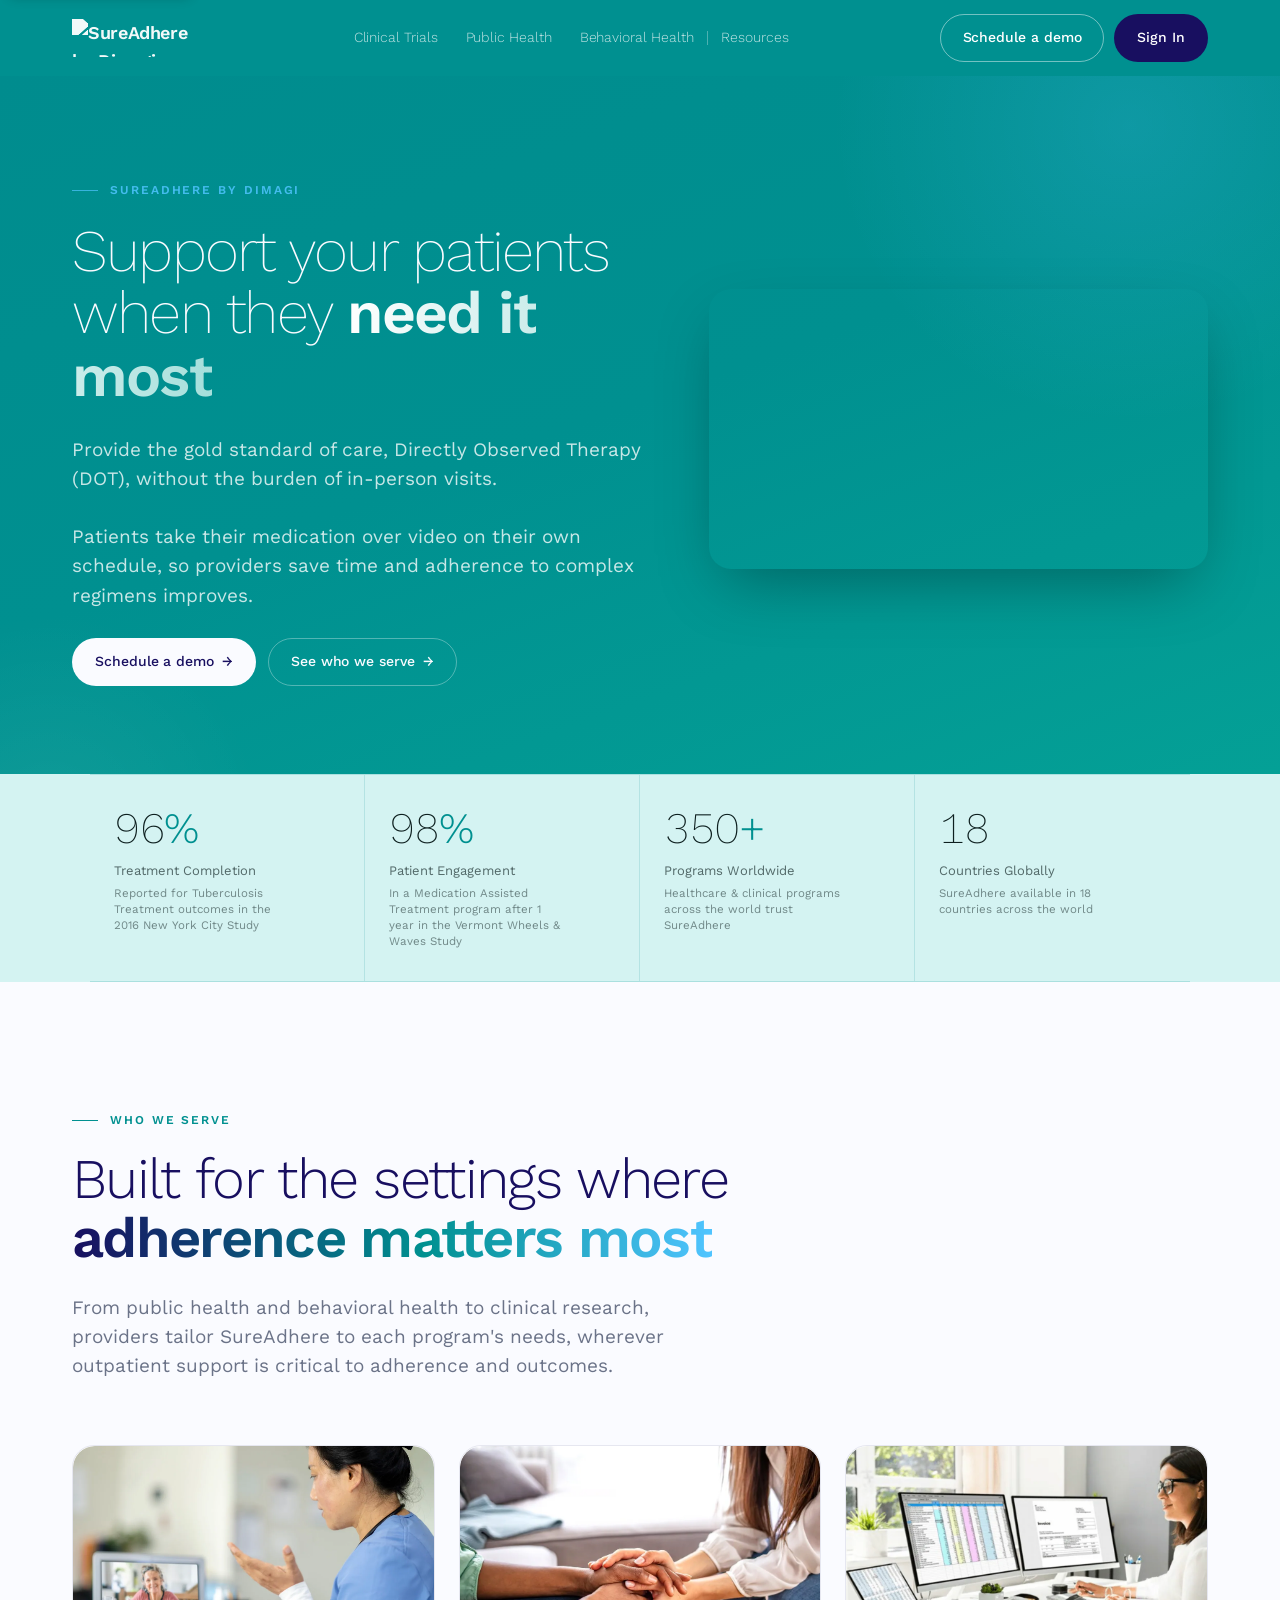
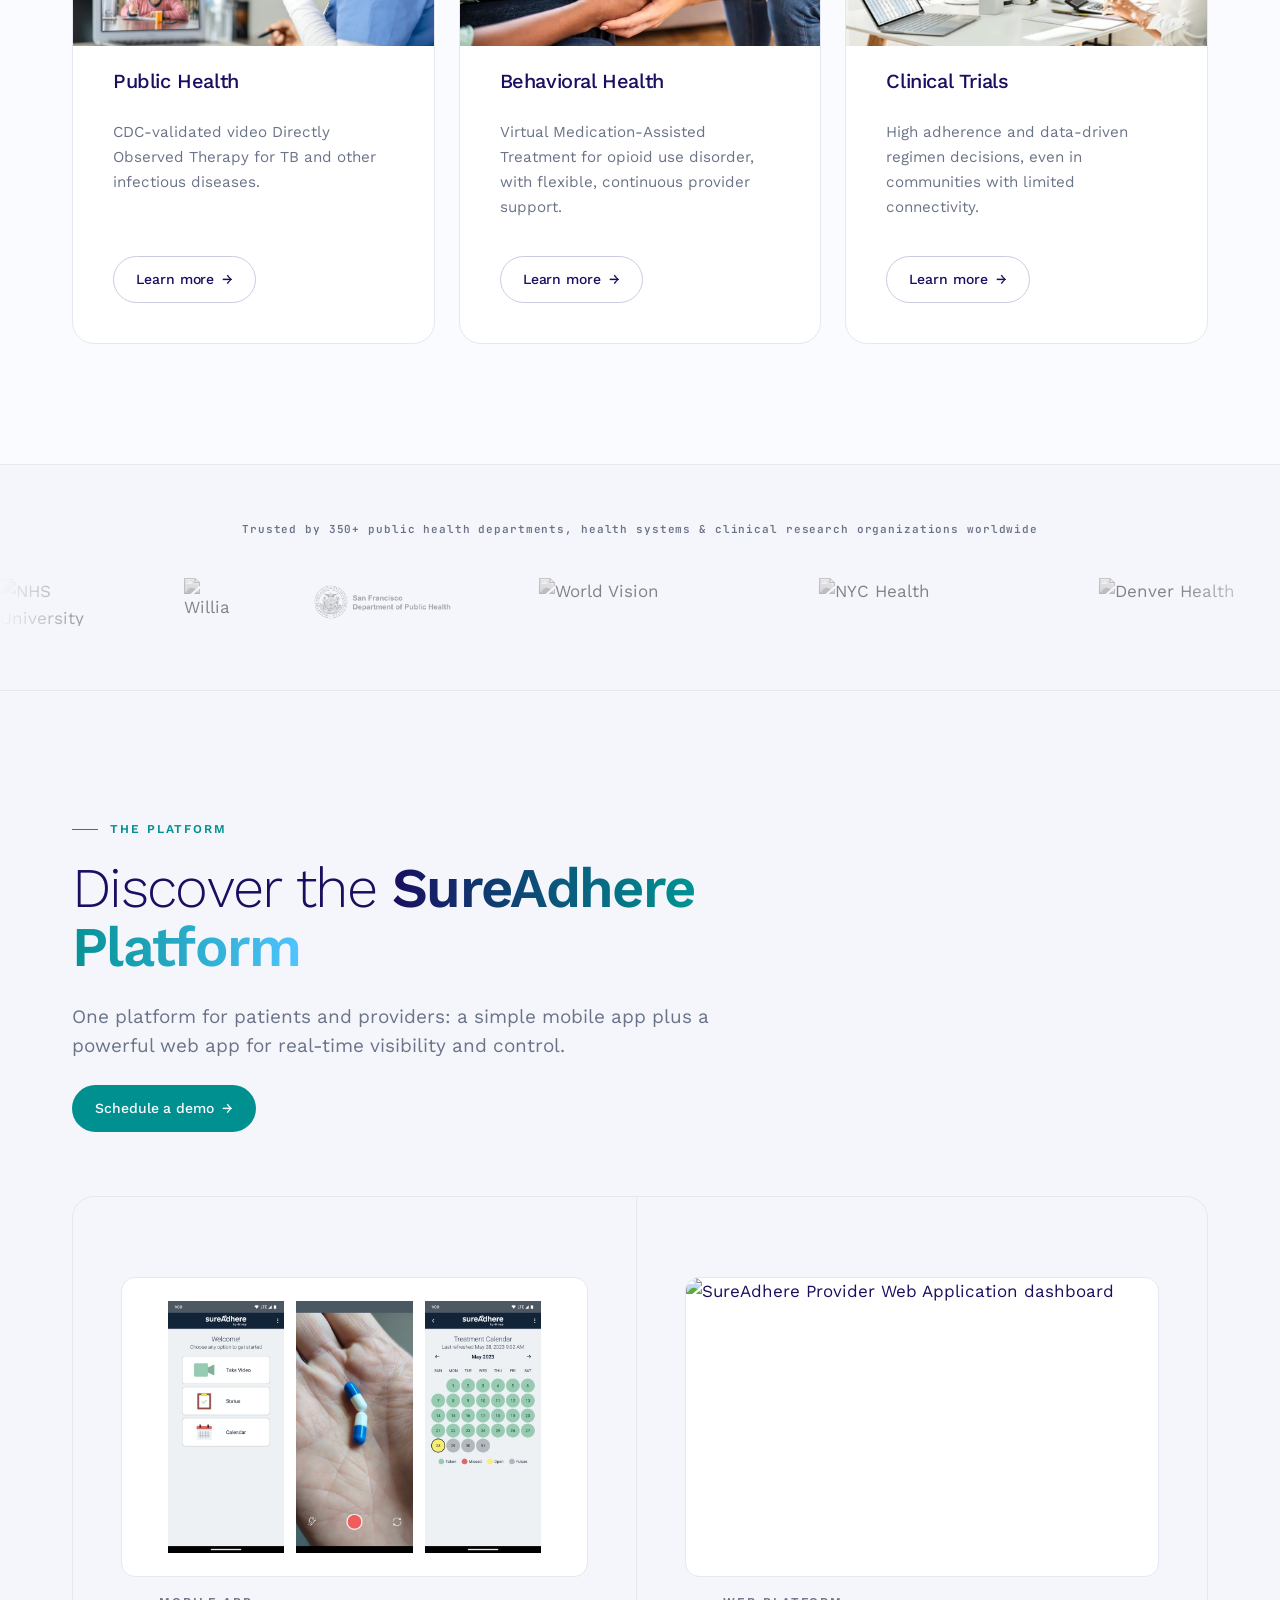
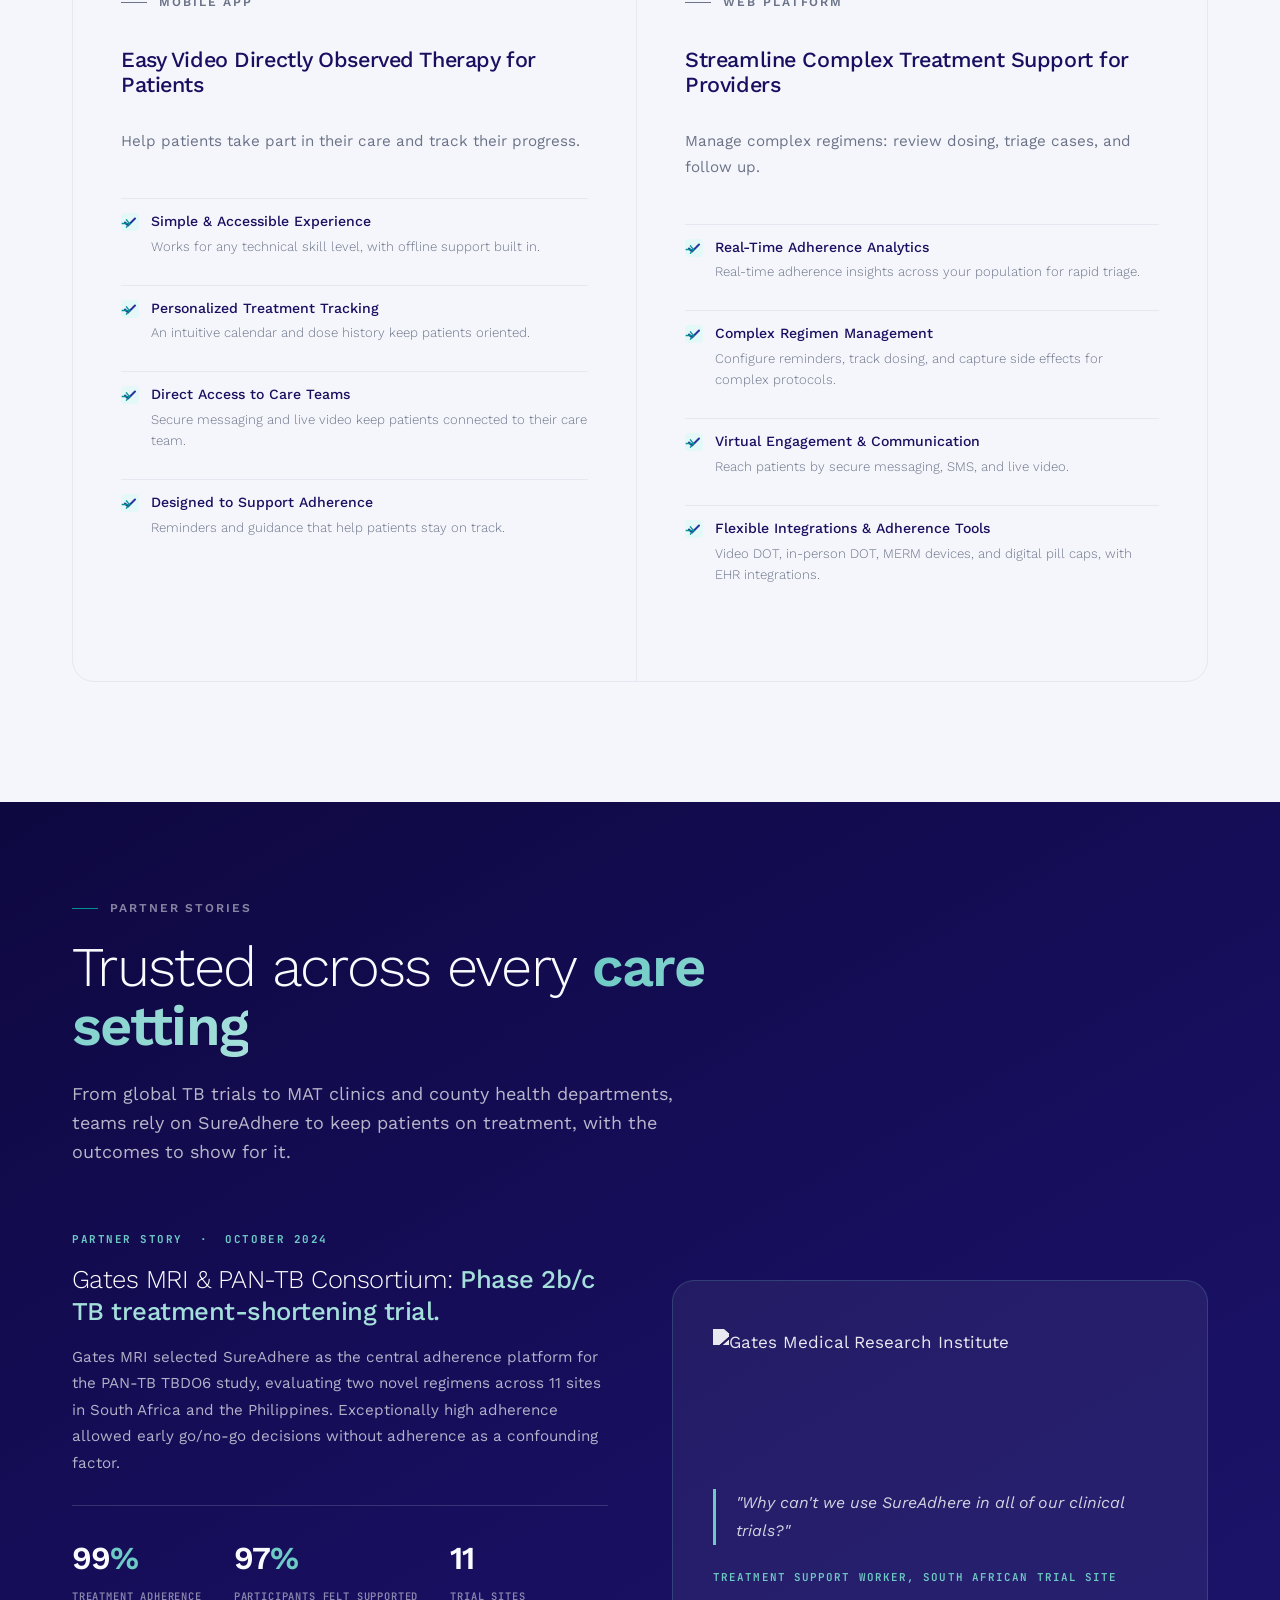
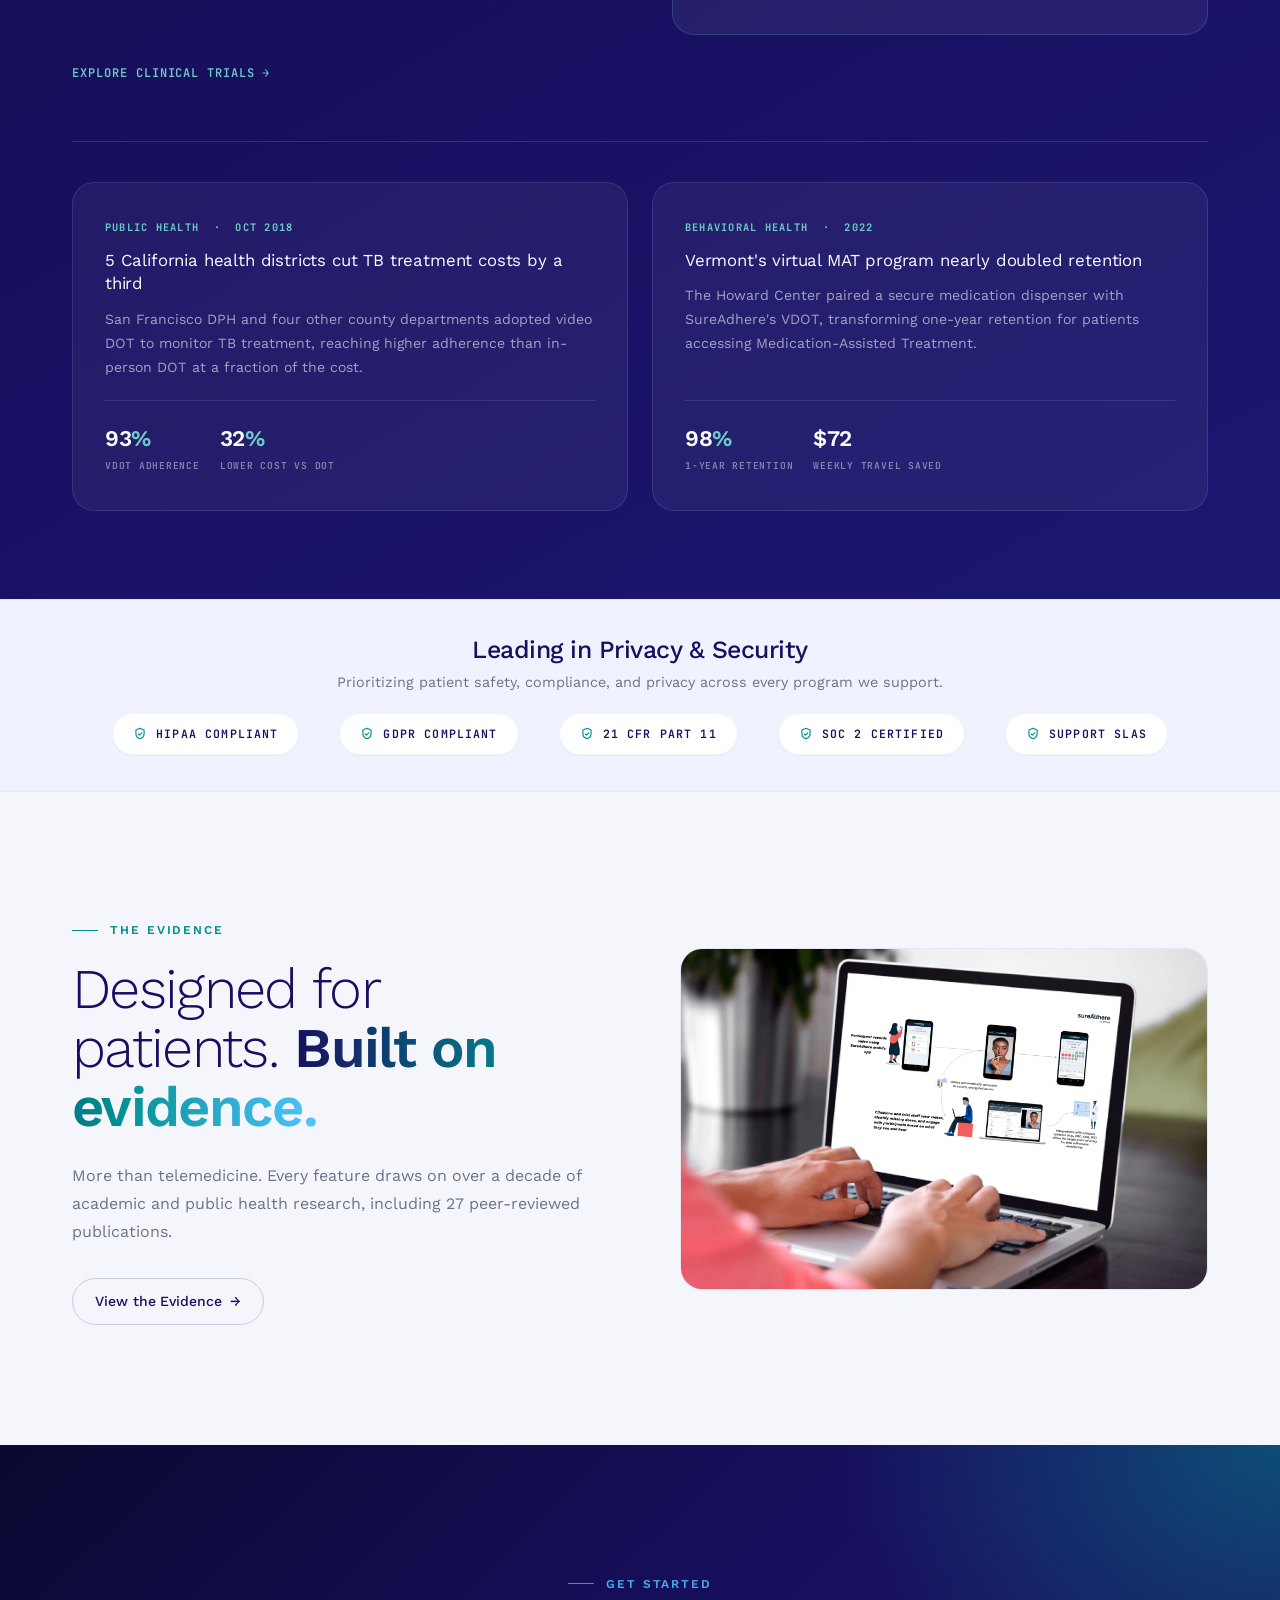
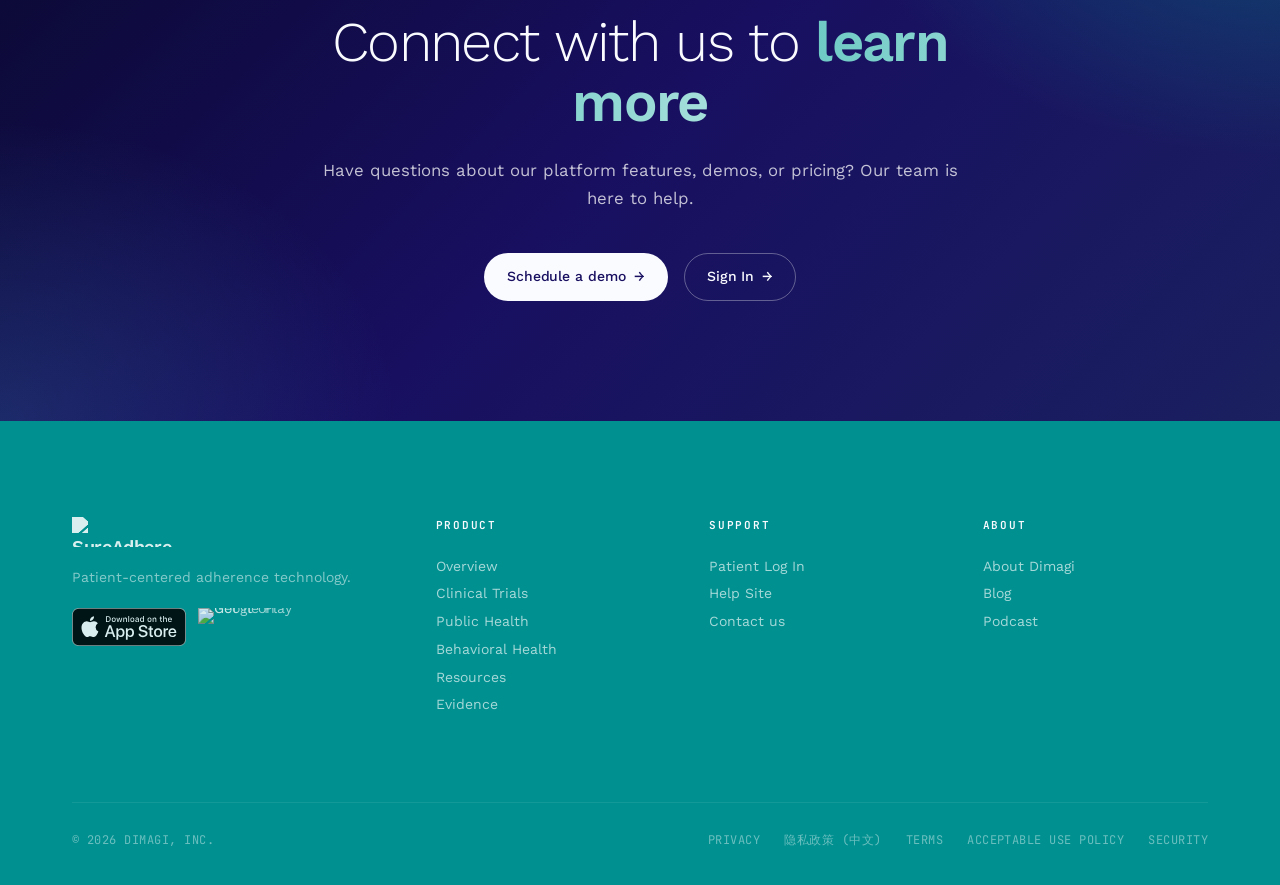
==== commit cbc76c0a: "Final pre-handover polish: SEO, image perf, and UI motion - Solution pages: MedicalWebPage JSON-LD o" ====
--- a/index.html
+++ b/index.html
@@ -254,6 +254,9 @@
     flex-wrap: wrap;
   }
   .compliance-badge {
+    display: inline-flex;
+    align-items: center;
+    gap: 9px;
     font-family: var(--mono);
     font-size: 0.72rem;
     font-weight: 600;
@@ -262,8 +265,20 @@
     color: var(--indigo-deep);
     background: var(--paper-2);
     border: 1px solid var(--indigo-soft);
-    border-radius: var(--radius-sm);
-    padding: 10px 20px;
+    border-radius: 999px;
+    padding: 11px 20px;
+    box-shadow: 0 1px 2px rgba(13,31,31,0.04);
+    transition: border-color 180ms ease, box-shadow 180ms ease, transform 180ms ease;
+  }
+  .compliance-badge:hover {
+    border-color: var(--indigo);
+    box-shadow: 0 6px 18px -8px rgba(0,144,144,0.32);
+    transform: translateY(-1px);
+  }
+  .compliance-badge svg {
+    width: 14px; height: 14px;
+    color: var(--indigo);
+    flex-shrink: 0;
   }
 
   /* ── Stats band: light teal variant (mirrors CommCare pattern) ── */
@@ -335,17 +350,113 @@
     from { transform: translateX(0); }
     to { transform: translateX(-50%); }
   }
-  .footer-badges {
-    display: flex !important;
-    flex-direction: row !important;
-    align-items: center !important;
-    gap: 12px !important;
-    flex-wrap: wrap !important;
-  }
-  .footer-badges img {
-    height: 48px !important;
-    width: auto !important;
-  }
+
+  /* ── Closing CTA band (deep, bookends the teal hero) ── */
+  .cta-final {
+    background: var(--grad-deep);
+    color: var(--paper);
+    position: relative;
+    overflow: hidden;
+    text-align: center;
+  }
+  .cta-final::before {
+    content: "";
+    position: absolute; inset: 0;
+    background:
+      radial-gradient(58% 90% at 100% 0%, rgba(0,144,144,0.45), transparent 60%),
+      radial-gradient(48% 80% at 0% 100%, rgba(80,196,255,0.16), transparent 65%);
+    pointer-events: none;
+  }
+  .cta-final .container { position: relative; z-index: 1; }
+  .cta-final .section-title { color: var(--paper); }
+  .cta-final .section-title em {
+    background: linear-gradient(90deg, #6ECAC5 0%, #A5DFDB 100%);
+    -webkit-background-clip: text;
+    -webkit-text-fill-color: transparent;
+    background-clip: text;
+    font-weight: 600;
+  }
+  .cta-final-sub {
+    color: rgba(255,255,255,0.74);
+    font-size: 1.05rem;
+    line-height: 1.7;
+    margin: 24px 0 40px;
+  }
+  .cta-final-actions {
+    display: flex; gap: 16px;
+    justify-content: center;
+    flex-wrap: wrap;
+  }
+
+  /* ── Hero entrance (gentle rise; opacity never drops to 0 so a frozen
+        frame still shows the text) ── */
+  @keyframes sa-hero-rise {
+    from { opacity: 0.001; transform: translateY(16px); }
+    to   { opacity: 1; transform: translateY(0); }
+  }
+  .hero.hero-dark .eyebrow,
+  .hero.hero-dark .hero-title,
+  .hero.hero-dark .hero-sub,
+  .hero.hero-dark .hero-ctas {
+    animation: sa-hero-rise 0.7s cubic-bezier(0.22, 1, 0.36, 1) both;
+  }
+  .hero.hero-dark .hero-title       { animation-delay: 0.07s; }
+  .hero.hero-dark .hero-sub:nth-of-type(1) { animation-delay: 0.15s; }
+  .hero.hero-dark .hero-sub:nth-of-type(2) { animation-delay: 0.21s; }
+  .hero.hero-dark .hero-ctas        { animation-delay: 0.29s; }
+  .hero.hero-dark .hero-image       { animation: sa-hero-rise 0.9s ease 0.18s both; }
+
+  /* ── Stats count-up: tabular figures keep width steady while counting ── */
+  .hero-stats--on-teal .hero-stats-num { font-variant-numeric: tabular-nums; }
+
+  /* ── Reduced-motion: show everything statically ── */
+  @media (prefers-reduced-motion: reduce) {
+    .sa-logo-track { animation: none; }
+    .hero.hero-dark .eyebrow,
+    .hero.hero-dark .hero-title,
+    .hero.hero-dark .hero-sub,
+    .hero.hero-dark .hero-ctas,
+    .hero.hero-dark .hero-image { animation: none; opacity: 1; transform: none; }
+  }
+
+  /* ── Homepage partner stories (reuses .partner-stories-dark; adds an
+        on-dark lede, whole-card links, and a text link) ── */
+  .partner-stories-dark .ps-lede {
+    font-size: 18px;
+    line-height: 1.6;
+    color: rgba(255,255,255,0.7);
+    max-width: 640px;
+    margin: 0;
+  }
+  .partner-stories-dark a.story-card {
+    display: flex;
+    flex-direction: column;
+    color: inherit;
+    transition: border-color 200ms ease, background 200ms ease, transform 200ms ease;
+  }
+  .partner-stories-dark a.story-card:hover {
+    border-color: rgba(110,202,197,0.55);
+    background: rgba(255,255,255,0.08);
+    transform: translateY(-3px);
+  }
+  .partner-stories-dark .story-card h4 { transition: color 180ms ease; }
+  .partner-stories-dark a.story-card:hover h4 { color: #A5DFDB; }
+  .partner-stories-dark .story-card-stats { margin-top: auto; }
+  .partner-stories-dark .story-link {
+    display: inline-flex;
+    align-items: center;
+    gap: 7px;
+    font-family: var(--mono);
+    font-size: 12px;
+    font-weight: 600;
+    letter-spacing: 0.08em;
+    text-transform: uppercase;
+    color: #6ECAC5;
+    margin-top: 28px;
+  }
+  .partner-stories-dark .story-link::after { content: "→"; transition: transform 150ms ease; }
+  .partner-stories-dark .story-link:hover { color: #A5DFDB; }
+  .partner-stories-dark .story-link:hover::after { transform: translateX(3px); }
 </style>
 </head>
 <body>
@@ -356,7 +467,7 @@
   <div class="container">
     <nav class="primary">
       <a class="logo" href="index.html">
-        <img src="assets/images/sureadhere-logo-full-color.png" alt="SureAdhere by Dimagi" style="height:38px;width:auto;filter:brightness(0) invert(1);opacity:0.95;">
+        <img src="assets/images/sureadhere-logo-full-color.png" alt="SureAdhere by Dimagi" style="height:38px;width:auto;filter:brightness(0) invert(1);opacity:0.95;" width="520" height="151">
       </a>
       <div class="nav-links">
         <a href="clinical-trials/index.html">Clinical Trials</a>
@@ -388,7 +499,7 @@
           Provide the gold standard of care, Directly Observed Therapy (DOT), without the burden of in-person visits.
         </p>
         <p class="hero-sub">
-          SureAdhere is a patient engagement app that lets patients take their medication over video when it works for them, saving providers resources while ensuring adherence to complex regimens and improving health outcomes.
+          Patients take their medication over video on their own schedule, so providers save time and adherence to complex regimens improves.
         </p>
         <div class="hero-ctas">
           <a class="btn btn-on-dark btn-arrow" href="contact/">Schedule a demo</a>
@@ -441,40 +552,40 @@
   <div class="container">
     <div class="section-head">
       <span class="eyebrow">WHO WE SERVE</span>
-      <h2 class="section-title">Who SureAdhere <em>Serves.</em></h2>
-      <p class="section-lede">Providers across the public health, behavioral health, and clinical research spectrum can create a customized treatment experience within SureAdhere and address important nuances in each care delivery approach. SureAdhere is designed to meet the unique demands of clinical practice and research where outpatient support is critical for treatment adherence and patient outcomes.</p>
+      <h2 class="section-title">Built for the settings where <em>adherence matters most</em></h2>
+      <p class="section-lede">From public health and behavioral health to clinical research, providers tailor SureAdhere to each program's needs, wherever outpatient support is critical to adherence and outcomes.</p>
     </div>
 
     <div class="serve-grid">
       <div class="serve-card">
         <div style="overflow:hidden;border-radius:var(--radius-lg) var(--radius-lg) 0 0;">
-          <img src="assets/images/hero-public-health-live.jpg" alt="Public Health" style="width:100%;height:200px;object-fit:cover;" loading="lazy">
+          <img src="assets/images/hero-public-health-live.webp" alt="Public Health" style="width:100%;height:200px;object-fit:cover;" loading="lazy" width="1400" height="933">
         </div>
         <div class="serve-card-body">
           <h3>Public Health</h3>
-          <p>Ensure treatment adherence and streamline support for TB and other infectious disease treatment with CDC-validated video-based Directly Observed Therapy.</p>
+          <p>CDC-validated video Directly Observed Therapy for TB and other infectious diseases.</p>
           <a class="btn btn-ghost btn-arrow" href="public-health/index.html">Learn more</a>
         </div>
       </div>
 
       <div class="serve-card">
         <div style="overflow:hidden;border-radius:var(--radius-lg) var(--radius-lg) 0 0;">
-          <img src="assets/images/hero-behavioral-health-live.jpg" alt="Behavioral Health" style="width:100%;height:200px;object-fit:cover;" loading="lazy">
+          <img src="assets/images/hero-behavioral-health-live.webp" alt="Behavioral Health" style="width:100%;height:200px;object-fit:cover;" loading="lazy" width="1000" height="667">
         </div>
         <div class="serve-card-body">
           <h3>Behavioral Health</h3>
-          <p>Support patients seeking opioid use disorder treatment through virtual Medication-Assisted Treatment, offering flexibility, convenience, and continuous feedback with a provider.</p>
+          <p>Virtual Medication-Assisted Treatment for opioid use disorder, with flexible, continuous provider support.</p>
           <a class="btn btn-ghost btn-arrow" href="behavioral-health/index.html">Learn more</a>
         </div>
       </div>
 
       <div class="serve-card">
         <div style="overflow:hidden;border-radius:var(--radius-lg) var(--radius-lg) 0 0;">
-          <img src="assets/images/hero-clinical-trials-live.png" alt="Clinical Trials" style="width:100%;height:200px;object-fit:cover;" loading="lazy">
+          <img src="assets/images/hero-clinical-trials-live.webp" alt="Clinical Trials" style="width:100%;height:200px;object-fit:cover;" loading="lazy" width="1000" height="600">
         </div>
         <div class="serve-card-body">
           <h3>Clinical Trials</h3>
-          <p>High adherence and data-driven regimen decisions for clinical trials even in communities with limited connectivity with participant engagement and support platform.</p>
+          <p>High adherence and data-driven regimen decisions, even in communities with limited connectivity.</p>
           <a class="btn btn-ghost btn-arrow" href="clinical-trials/index.html">Learn more</a>
         </div>
       </div>
@@ -488,28 +599,28 @@
   <div class="sa-logo-marquee">
     <div class="sa-logo-track">
       <div class="sa-logo-set" aria-label="Organizations using SureAdhere">
-        <img class="sa-logo-img" src="assets/images/logo-nhs-uclh.png" alt="NHS University College London Hospitals">
-        <img class="sa-logo-img" src="assets/images/logo-williamson-county-hd.png" alt="Williamson County and Cities Health District">
-        <img class="sa-logo-img" src="assets/images/logo-sf-dph-hd.png" alt="San Francisco Department of Public Health">
-        <img class="sa-logo-img" src="assets/images/logo-world-vision.png" alt="World Vision">
-        <img class="sa-logo-img" src="assets/images/logo-nyc-health.png" alt="NYC Health">
-        <img class="sa-logo-img" src="assets/images/logo-denver-health.png" alt="Denver Health">
-        <img class="sa-logo-img" src="assets/images/logo-vermont-care.png" alt="Vermont Care Partners">
-        <img class="sa-logo-img" src="assets/images/logo-gates-mri-2.png" alt="Gates MRI">
-        <img class="sa-logo-img" src="assets/images/logo-pan-tb.jpg" alt="Pan-TB">
-        <img class="sa-logo-img" src="assets/images/logo-dermata-new.png" alt="Dermata Therapeutics">
+        <img class="sa-logo-img" src="assets/images/logo-nhs-uclh.png" alt="NHS University College London Hospitals" width="266" height="123" loading="lazy">
+        <img class="sa-logo-img" src="assets/images/logo-williamson-county-hd.png" alt="Williamson County and Cities Health District" width="906" height="953" loading="lazy">
+        <img class="sa-logo-img" src="assets/images/logo-sf-dph-hd.webp" alt="San Francisco Department of Public Health" width="1876" height="601" loading="lazy">
+        <img class="sa-logo-img" src="assets/images/logo-world-vision.png" alt="World Vision" width="260" height="62" loading="lazy">
+        <img class="sa-logo-img" src="assets/images/logo-nyc-health.png" alt="NYC Health" width="374" height="77" loading="lazy">
+        <img class="sa-logo-img" src="assets/images/logo-denver-health.png" alt="Denver Health" width="345" height="67" loading="lazy">
+        <img class="sa-logo-img" src="assets/images/logo-vermont-care.png" alt="Vermont Care Partners" width="239" height="91" loading="lazy">
+        <img class="sa-logo-img" src="assets/images/logo-gates-mri-2.png" alt="Gates MRI" width="480" height="218" loading="lazy">
+        <img class="sa-logo-img" src="assets/images/logo-pan-tb.jpg" alt="Pan-TB" width="1234" height="442" loading="lazy">
+        <img class="sa-logo-img" src="assets/images/logo-dermata-new.png" alt="Dermata Therapeutics" width="600" height="91" loading="lazy">
       </div>
       <div class="sa-logo-set" aria-hidden="true">
-        <img class="sa-logo-img" src="assets/images/logo-nhs-uclh.png" alt="">
-        <img class="sa-logo-img" src="assets/images/logo-williamson-county-hd.png" alt="">
-        <img class="sa-logo-img" src="assets/images/logo-sf-dph-hd.png" alt="">
-        <img class="sa-logo-img" src="assets/images/logo-world-vision.png" alt="">
-        <img class="sa-logo-img" src="assets/images/logo-nyc-health.png" alt="">
-        <img class="sa-logo-img" src="assets/images/logo-denver-health.png" alt="">
-        <img class="sa-logo-img" src="assets/images/logo-vermont-care.png" alt="">
-        <img class="sa-logo-img" src="assets/images/logo-gates-mri-2.png" alt="">
-        <img class="sa-logo-img" src="assets/images/logo-pan-tb.jpg" alt="">
-        <img class="sa-logo-img" src="assets/images/logo-dermata-new.png" alt="">
+        <img class="sa-logo-img" src="assets/images/logo-nhs-uclh.png" alt="" width="266" height="123" loading="lazy">
+        <img class="sa-logo-img" src="assets/images/logo-williamson-county-hd.png" alt="" width="906" height="953" loading="lazy">
+        <img class="sa-logo-img" src="assets/images/logo-sf-dph-hd.webp" alt="" width="1876" height="601" loading="lazy">
+        <img class="sa-logo-img" src="assets/images/logo-world-vision.png" alt="" width="260" height="62" loading="lazy">
+        <img class="sa-logo-img" src="assets/images/logo-nyc-health.png" alt="" width="374" height="77" loading="lazy">
+        <img class="sa-logo-img" src="assets/images/logo-denver-health.png" alt="" width="345" height="67" loading="lazy">
+        <img class="sa-logo-img" src="assets/images/logo-vermont-care.png" alt="" width="239" height="91" loading="lazy">
+        <img class="sa-logo-img" src="assets/images/logo-gates-mri-2.png" alt="" width="480" height="218" loading="lazy">
+        <img class="sa-logo-img" src="assets/images/logo-pan-tb.jpg" alt="" width="1234" height="442" loading="lazy">
+        <img class="sa-logo-img" src="assets/images/logo-dermata-new.png" alt="" width="600" height="91" loading="lazy">
       </div>
     </div>
   </div>
@@ -521,7 +632,7 @@
     <div class="section-head">
       <span class="eyebrow">THE PLATFORM</span>
       <h2 class="section-title">Discover the <em>SureAdhere Platform</em></h2>
-      <p class="section-lede">A complete platform built for both patients and providers, combining an easy-to-use mobile app with a powerful provider web application for real-time visibility and control.</p>
+      <p class="section-lede">One platform for patients and providers: a simple mobile app plus a powerful web app for real-time visibility and control.</p>
       <div style="margin-top:24px;">
         <a class="btn btn-indigo btn-arrow" href="contact/">Schedule a demo</a>
       </div>
@@ -530,35 +641,109 @@
     <div class="platform-split" style="margin-top:48px;">
       <div class="platform-split-panel">
         <div class="platform-screenshot" style="height:300px;display:flex;align-items:center;justify-content:center;gap:12px;padding:24px;background:#ffffff;">
-          <img src="assets/images/bh-home.jpg" alt="SureAdhere mobile app welcome screen" loading="lazy" style="height:252px;width:auto;object-fit:contain;">
-          <img src="assets/images/ct-pills.jpg" alt="SureAdhere mobile app dose capture" loading="lazy" style="height:252px;width:auto;object-fit:contain;">
-          <img src="assets/images/ct-calendar.jpg" alt="SureAdhere mobile app treatment calendar" loading="lazy" style="height:252px;width:auto;object-fit:contain;">
+          <img src="assets/images/bh-home.jpg" alt="SureAdhere mobile app welcome screen" loading="lazy" style="height:252px;width:auto;object-fit:contain;" width="369" height="800">
+          <img src="assets/images/ct-pills.jpg" alt="SureAdhere mobile app dose capture" loading="lazy" style="height:252px;width:auto;object-fit:contain;" width="369" height="800">
+          <img src="assets/images/ct-calendar.jpg" alt="SureAdhere mobile app treatment calendar" loading="lazy" style="height:252px;width:auto;object-fit:contain;" width="369" height="800">
         </div>
         <span class="eyebrow muted">MOBILE APP</span>
         <h3>Easy Video Directly Observed Therapy for Patients</h3>
-        <p>Empower patients to actively participate in their care journey and track progress.</p>
+        <p>Help patients take part in their care and track their progress.</p>
         <ul class="feature-list">
-          <li><div class="fl-inner"><span class="fl-label">Simple &amp; Accessible Experience</span><span class="fl-desc">Easy to use for patients of varying technical literacy levels, with offline functionality for uninterrupted support.</span></div></li>
-          <li><div class="fl-inner"><span class="fl-label">Personalized Treatment Tracking</span><span class="fl-desc">Patients get visibility into their journey through an intuitive calendar view and dose history.</span></div></li>
-          <li><div class="fl-inner"><span class="fl-label">Direct Access to Care Teams</span><span class="fl-desc">Secure in-app messaging and live video visits keep patients connected with providers.</span></div></li>
-          <li><div class="fl-inner"><span class="fl-label">Designed to Support Adherence</span><span class="fl-desc">Reminders, treatment guidance, and engagement tools that help patients stay on track.</span></div></li>
+          <li><div class="fl-inner"><span class="fl-label">Simple &amp; Accessible Experience</span><span class="fl-desc">Works for any technical skill level, with offline support built in.</span></div></li>
+          <li><div class="fl-inner"><span class="fl-label">Personalized Treatment Tracking</span><span class="fl-desc">An intuitive calendar and dose history keep patients oriented.</span></div></li>
+          <li><div class="fl-inner"><span class="fl-label">Direct Access to Care Teams</span><span class="fl-desc">Secure messaging and live video keep patients connected to their care team.</span></div></li>
+          <li><div class="fl-inner"><span class="fl-label">Designed to Support Adherence</span><span class="fl-desc">Reminders and guidance that help patients stay on track.</span></div></li>
         </ul>
       </div>
 
       <div class="platform-split-panel">
         <div class="platform-screenshot" style="height:300px;overflow:hidden;background:#ffffff;">
-          <img src="assets/images/platform-computer.png" alt="SureAdhere Provider Web Application dashboard" loading="lazy" style="width:135%;max-width:none;height:100%;object-fit:cover;object-position:left top;">
+          <img src="assets/images/platform-computer.png" alt="SureAdhere Provider Web Application dashboard" loading="lazy" style="width:135%;max-width:none;height:100%;object-fit:cover;object-position:left top;" width="980" height="619">
         </div>
         <span class="eyebrow muted">WEB PLATFORM</span>
         <h3>Streamline Complex Treatment Support for Providers</h3>
-        <p>Easily manage patients with complex regimens, reviewing dosing, triaging cases, and engaging for follow-up.</p>
+        <p>Manage complex regimens: review dosing, triage cases, and follow up.</p>
         <ul class="feature-list">
-          <li><div class="fl-inner"><span class="fl-label">Real-Time Adherence Analytics</span><span class="fl-desc">Monitor adherence across patient populations with real-time insights that support rapid triage and intervention.</span></div></li>
-          <li><div class="fl-inner"><span class="fl-label">Complex Regimen Management</span><span class="fl-desc">Configure dose reminders, track dosing histories, and capture side effects for complex treatment protocols.</span></div></li>
-          <li><div class="fl-inner"><span class="fl-label">Virtual Engagement &amp; Communication</span><span class="fl-desc">Connect via secure messaging, SMS, and integrated live video visits for timely follow-up.</span></div></li>
-          <li><div class="fl-inner"><span class="fl-label">Flexible Integrations &amp; Adherence Tools</span><span class="fl-desc">Support video DOT, in-person DOT, MERM devices, and digital pill caps, with EHR and device integrations.</span></div></li>
+          <li><div class="fl-inner"><span class="fl-label">Real-Time Adherence Analytics</span><span class="fl-desc">Real-time adherence insights across your population for rapid triage.</span></div></li>
+          <li><div class="fl-inner"><span class="fl-label">Complex Regimen Management</span><span class="fl-desc">Configure reminders, track dosing, and capture side effects for complex protocols.</span></div></li>
+          <li><div class="fl-inner"><span class="fl-label">Virtual Engagement &amp; Communication</span><span class="fl-desc">Reach patients by secure messaging, SMS, and live video.</span></div></li>
+          <li><div class="fl-inner"><span class="fl-label">Flexible Integrations &amp; Adherence Tools</span><span class="fl-desc">Video DOT, in-person DOT, MERM devices, and digital pill caps, with EHR integrations.</span></div></li>
         </ul>
       </div>
+    </div>
+  </div>
+</section>
+
+<!-- ───── PARTNER STORIES ───── -->
+<section class="partner-stories-dark" id="stories">
+  <div class="container">
+    <div class="section-head">
+      <span class="eyebrow">PARTNER STORIES</span>
+      <h2 class="section-title">Trusted across every <em>care setting</em></h2>
+      <p class="ps-lede">From global TB trials to MAT clinics and county health departments, teams rely on SureAdhere to keep patients on treatment, with the outcomes to show for it.</p>
+    </div>
+
+    <!-- Featured: Gates MRI & PAN-TB Consortium -->
+    <div class="story-featured">
+      <div class="story-featured-copy">
+        <div class="story-label">PARTNER STORY &nbsp;·&nbsp; OCTOBER 2024</div>
+        <h3 style="color:#fff;">Gates MRI &amp; PAN-TB Consortium: <em>Phase 2b/c TB treatment-shortening trial.</em></h3>
+        <p>Gates MRI selected SureAdhere as the central adherence platform for the PAN-TB TBDO6 study, evaluating two novel regimens across 11 sites in South Africa and the Philippines. Exceptionally high adherence allowed early go/no-go decisions without adherence as a confounding factor.</p>
+        <div class="story-stats">
+          <div>
+            <div class="story-stat-num">99<span>%</span></div>
+            <div class="story-stat-lbl">Treatment Adherence</div>
+          </div>
+          <div>
+            <div class="story-stat-num">97<span>%</span></div>
+            <div class="story-stat-lbl">Participants Felt Supported</div>
+          </div>
+          <div>
+            <div class="story-stat-num">11</div>
+            <div class="story-stat-lbl">Trial Sites</div>
+          </div>
+        </div>
+        <a class="story-link" href="clinical-trials/index.html">Explore clinical trials</a>
+      </div>
+      <div class="story-featured-visual" style="align-items:flex-start;justify-content:center;min-height:220px;">
+        <img src="assets/images/logo-gates-mri-2.png" alt="Gates Medical Research Institute" loading="lazy" style="width:100%;max-width:300px;height:auto;object-fit:contain;filter:brightness(0) invert(1);opacity:0.9;" width="480" height="218">
+        <p class="story-quote-text">"Why can't we use SureAdhere in all of our clinical trials?"</p>
+        <div class="story-quote-attr">Treatment Support Worker, South African Trial Site</div>
+      </div>
+    </div>
+
+    <!-- Secondary: Public Health + Behavioral Health -->
+    <div class="story-secondary-grid">
+      <a class="story-card" href="public-health/index.html">
+        <div class="story-card-tag">PUBLIC HEALTH &nbsp;·&nbsp; OCT 2018</div>
+        <h4>5 California health districts cut TB treatment costs by a third</h4>
+        <p>San Francisco DPH and four other county departments adopted video DOT to monitor TB treatment, reaching higher adherence than in-person DOT at a fraction of the cost.</p>
+        <div class="story-card-stats">
+          <div>
+            <div class="story-card-stat-num">93<span>%</span></div>
+            <div class="story-card-stat-lbl">VDOT Adherence</div>
+          </div>
+          <div>
+            <div class="story-card-stat-num">32<span>%</span></div>
+            <div class="story-card-stat-lbl">Lower Cost vs DOT</div>
+          </div>
+        </div>
+      </a>
+      <a class="story-card" href="behavioral-health/index.html">
+        <div class="story-card-tag">BEHAVIORAL HEALTH &nbsp;·&nbsp; 2022</div>
+        <h4>Vermont's virtual MAT program nearly doubled retention</h4>
+        <p>The Howard Center paired a secure medication dispenser with SureAdhere's VDOT, transforming one-year retention for patients accessing Medication-Assisted Treatment.</p>
+        <div class="story-card-stats">
+          <div>
+            <div class="story-card-stat-num">98<span>%</span></div>
+            <div class="story-card-stat-lbl">1-Year Retention</div>
+          </div>
+          <div>
+            <div class="story-card-stat-num">$72</div>
+            <div class="story-card-stat-lbl">Weekly Travel Saved</div>
+          </div>
+        </div>
+      </a>
     </div>
   </div>
 </section>
@@ -571,11 +756,11 @@
       <p style="color:var(--muted);font-size:0.9rem;margin:0;">Prioritizing patient safety, compliance, and privacy across every program we support.</p>
     </div>
     <div class="compliance-items">
-      <span class="compliance-badge">HIPAA Compliant</span>
-      <span class="compliance-badge">GDPR Compliant</span>
-      <span class="compliance-badge">21 CFR Part 11</span>
-      <span class="compliance-badge">SOC 2 Certified</span>
-      <span class="compliance-badge">Support SLAs</span>
+      <span class="compliance-badge"><svg viewBox="0 0 24 24" fill="none" stroke="currentColor" stroke-width="2" stroke-linecap="round" stroke-linejoin="round" aria-hidden="true"><path d="M12 2l7 3v6c0 4.5-3 8-7 9-4-1-7-4.5-7-9V5l7-3z"/><path d="M9 12l2 2 4-4"/></svg>HIPAA Compliant</span>
+      <span class="compliance-badge"><svg viewBox="0 0 24 24" fill="none" stroke="currentColor" stroke-width="2" stroke-linecap="round" stroke-linejoin="round" aria-hidden="true"><path d="M12 2l7 3v6c0 4.5-3 8-7 9-4-1-7-4.5-7-9V5l7-3z"/><path d="M9 12l2 2 4-4"/></svg>GDPR Compliant</span>
+      <span class="compliance-badge"><svg viewBox="0 0 24 24" fill="none" stroke="currentColor" stroke-width="2" stroke-linecap="round" stroke-linejoin="round" aria-hidden="true"><path d="M12 2l7 3v6c0 4.5-3 8-7 9-4-1-7-4.5-7-9V5l7-3z"/><path d="M9 12l2 2 4-4"/></svg>21 CFR Part 11</span>
+      <span class="compliance-badge"><svg viewBox="0 0 24 24" fill="none" stroke="currentColor" stroke-width="2" stroke-linecap="round" stroke-linejoin="round" aria-hidden="true"><path d="M12 2l7 3v6c0 4.5-3 8-7 9-4-1-7-4.5-7-9V5l7-3z"/><path d="M9 12l2 2 4-4"/></svg>SOC 2 Certified</span>
+      <span class="compliance-badge"><svg viewBox="0 0 24 24" fill="none" stroke="currentColor" stroke-width="2" stroke-linecap="round" stroke-linejoin="round" aria-hidden="true"><path d="M12 2l7 3v6c0 4.5-3 8-7 9-4-1-7-4.5-7-9V5l7-3z"/><path d="M9 12l2 2 4-4"/></svg>Support SLAs</span>
     </div>
   </div>
 </div>
@@ -587,26 +772,27 @@
       <div>
         <span class="eyebrow">THE EVIDENCE</span>
         <h2 class="section-title">Designed for patients. <em>Built on evidence.</em></h2>
-        <p style="color:var(--muted);font-size:1rem;line-height:1.75;margin:24px 0 32px;">SureAdhere goes beyond conventional telemedicine, empowering providers to address individual patient needs while drawing on over a decade of rigorous academic and public health research, including 27 peer-reviewed publications.</p>
+        <p style="color:var(--muted);font-size:1rem;line-height:1.75;margin:24px 0 32px;">More than telemedicine. Every feature draws on over a decade of academic and public health research, including 27 peer-reviewed publications.</p>
         <a class="btn btn-ghost btn-arrow" href="publications/index.html">View the Evidence</a>
       </div>
       <div style="border-radius:var(--radius-lg);overflow:hidden;border:1px solid var(--line);">
-        <img src="assets/images/evidence-base-hero.png" alt="SureAdhere Evidence" style="width:100%;height:auto;display:block;">
+        <img src="assets/images/evidence-base-hero.webp" alt="SureAdhere Evidence" style="width:100%;height:auto;display:block;" width="1920" height="1242" loading="lazy">
       </div>
     </div>
   </div>
 </section>
 
 <!-- ───── CTA ───── -->
-<section class="section" style="background:var(--indigo-soft);text-align:center;">
-  <div class="container" style="max-width:700px;">
-    <span class="eyebrow">GET STARTED</span>
-    <h2 class="section-title" style="margin-bottom:24px;">Connect With Us To Learn More</h2>
-    <p style="color:var(--muted);font-size:1.05rem;margin-bottom:40px;line-height:1.7;">
+<section class="section cta-final">
+  <div class="container" style="max-width:720px;">
+    <span class="eyebrow on-dark">GET STARTED</span>
+    <h2 class="section-title">Connect with us to <em>learn more</em></h2>
+    <p class="cta-final-sub">
       Have questions about our platform features, demos, or pricing? Our team is here to help.
     </p>
-    <div style="display:flex;gap:16px;justify-content:center;flex-wrap:wrap;">
-      <a class="btn btn-indigo btn-arrow" href="contact/">Schedule a demo</a>
+    <div class="cta-final-actions">
+      <a class="btn btn-on-dark btn-arrow" href="contact/">Schedule a demo</a>
+      <a class="btn btn-ghost-on-dark btn-arrow" href="https://secure.sureadhere.com/" target="_blank" rel="noopener">Sign In</a>
     </div>
   </div>
 </section>
@@ -617,12 +803,12 @@
     <div class="footer-grid">
       <div class="footer-brand">
         <div class="logo" style="gap:10px;">
-          <img src="assets/images/sureadhere-logo-full-color.png" alt="SureAdhere by Dimagi" style="height:30px;width:auto;filter:brightness(0) invert(1);opacity:0.85;">
+          <img src="assets/images/sureadhere-logo-full-color.png" alt="SureAdhere by Dimagi" style="height:30px;width:auto;filter:brightness(0) invert(1);opacity:0.85;" width="520" height="151" loading="lazy">
         </div>
         <p>Patient-centered adherence technology.</p>
         <div class="footer-badges">
-          <a href="https://apps.apple.com/us/app/sureadhere-by-dimagi/id6444502883" target="_blank" rel="noopener"><img src="assets/images/badge-app-store.svg" alt="Download on the App Store" class="badge-apple"></a>
-          <a href="https://play.google.com/store/apps/details?id=com.dimagi.sureadhere&hl=en_US" target="_blank" rel="noopener"><img src="assets/images/badge-google-play.png" alt="Get it on Google Play" class="badge-google"></a>
+          <a href="https://apps.apple.com/us/app/sureadhere-by-dimagi/id6444502883" target="_blank" rel="noopener"><img src="assets/images/badge-app-store.svg" alt="Download on the App Store" class="badge-apple" width="120" height="40" loading="lazy"></a>
+          <a href="https://play.google.com/store/apps/details?id=com.dimagi.sureadhere&hl=en_US" target="_blank" rel="noopener"><img src="assets/images/badge-google-play.png" alt="Get it on Google Play" class="badge-google" width="646" height="250" loading="lazy"></a>
         </div>
       </div>
       <div class="footer-col">
@@ -686,6 +872,52 @@
     });
   });
 })();
+
+/* Count-up on the stats band (respects reduced-motion; degrades gracefully) */
+(function () {
+  var band = document.querySelector('.hero-stats--on-teal');
+  if (!band) return;
+  var reduce = window.matchMedia && window.matchMedia('(prefers-reduced-motion: reduce)').matches;
+  if (reduce || !('IntersectionObserver' in window) || !window.requestAnimationFrame) return;
+
+  var targets = [];
+  band.querySelectorAll('.hero-stats-num').forEach(function (el) {
+    var t = el.firstChild; // leading text node holds the number
+    if (!t || t.nodeType !== 3) return;
+    var target = parseInt(t.textContent, 10);
+    if (isNaN(target)) return;
+    targets.push({ node: t, target: target });
+    t.textContent = '0';
+  });
+  if (!targets.length) return;
+
+  var done = false;
+  function finish() {
+    done = true;
+    targets.forEach(function (it) { it.node.textContent = it.target.toString(); });
+  }
+  function run() {
+    var dur = 1200, start = null;
+    function step(ts) {
+      if (done) return;
+      if (start === null) start = ts;
+      var p = Math.min((ts - start) / dur, 1);
+      var eased = 1 - Math.pow(1 - p, 3);
+      targets.forEach(function (it) { it.node.textContent = Math.round(eased * it.target).toString(); });
+      if (p < 1) requestAnimationFrame(step);
+      else finish();
+    }
+    requestAnimationFrame(step);
+  }
+
+  var io = new IntersectionObserver(function (entries) {
+    entries.forEach(function (e) { if (e.isIntersecting && !done) { run(); io.disconnect(); } });
+  }, { threshold: 0.4 });
+  io.observe(band);
+
+  /* Failsafe: never leave the numbers stuck at 0 if rAF/IO are throttled */
+  setTimeout(function () { if (!done) finish(); }, 2600);
+})();
 </script>
 </body>
 </html>
--- a/assets/styles.css
+++ b/assets/styles.css
@@ -167,15 +167,16 @@
   font-weight: 600; font-size: 18px; letter-spacing: -0.02em;
   color: #fff;
 }
-.nav-wrap .logo-img { filter: brightness(0) invert(1); opacity: 0.95; transition: filter 220ms ease, opacity 220ms ease; }
+.nav-wrap .logo-img { filter: brightness(0) invert(1); opacity: 0.95; transition: filter 220ms ease, opacity 220ms ease, transform 220ms ease; }
 .nav-wrap .logo img,
-.nav-wrap .logo .logo-img { transition: filter 220ms ease, opacity 220ms ease; }
+.nav-wrap .logo .logo-img { transition: filter 220ms ease, opacity 220ms ease, transform 220ms ease; }
 .nav-wrap .logo:hover img,
 .nav-wrap .logo:focus-visible img,
 .nav-wrap .logo:hover .logo-img,
 .nav-wrap .logo:focus-visible .logo-img {
-  filter: brightness(0) saturate(100%) invert(10%) sepia(85%) saturate(3000%) hue-rotate(251deg) brightness(80%) contrast(118%) !important;
+  filter: brightness(0) invert(1) drop-shadow(0 2px 12px rgba(255, 255, 255, 0.55)) !important;
   opacity: 1 !important;
+  transform: scale(1.04);
 }
 .logo-img {
   height: 36px; width: auto;
@@ -371,7 +372,7 @@
 
 /* Dark hero variant - homepage indigo-saturated header */
 .hero.hero-dark {
-  background: #009090;
+  background: linear-gradient(160deg, #008C8E 0%, #009090 48%, #04A096 100%);
   color: var(--paper);
   padding: 96px 0 88px;
 }
@@ -795,6 +796,7 @@
   border: none; background: transparent; cursor: pointer;
   font-family: var(--sans); font-size: 1.05rem; font-weight: 500;
   color: var(--muted); transition: all 0.2s ease;
+  position: relative; overflow: hidden;
 }
 .cap-tab:hover { background: var(--paper-2); color: var(--ink); }
 .cap-tab.active { background: var(--indigo); color: #fff; box-shadow: 0 2px 10px rgba(24,15,96,0.22); }
@@ -803,10 +805,27 @@
   letter-spacing: 0.1em; opacity: 0.5;
 }
 .cap-tab.active .cap-tab-num { opacity: 0.85; }
+/* Auto-rotate cue: a progress bar fills under the active tab while the set is
+   cycling (mirrors the CommCare solutions rotator). The 5s fill is kept in sync
+   with the 5000ms JS interval; .cap-rotating is toggled by the page script. */
+.cap-tab::after {
+  content: ""; position: absolute; left: 0; bottom: 0;
+  height: 3px; width: 0; border-radius: 999px;
+  background: rgba(255,255,255,0.7);
+  pointer-events: none;
+}
+.cap-rotating .cap-tab.active::after { animation: cap-fill 5s linear forwards; }
+@keyframes cap-fill { from { width: 0; } to { width: 100%; } }
 .cap-panel { display: none; }
 .cap-panel.active {
   display: grid; grid-template-columns: 1fr 1fr;
   gap: 80px; align-items: center; padding-top: 64px;
+  animation: cap-panel-in 0.45s ease;
+}
+@keyframes cap-panel-in { from { opacity: 0.35; } to { opacity: 1; } }
+@media (prefers-reduced-motion: reduce) {
+  .cap-rotating .cap-tab.active::after { animation: none; }
+  .cap-panel.active { animation: none; }
 }
 .cap-panel-img { order: -1; display: flex; align-items: center; justify-content: center; flex-direction: column; gap: 20px; }
 .cap-panel-img img { max-width: 100%; height: auto; object-fit: contain; display: block; }
@@ -6524,14 +6543,29 @@
 .ct-compliance-head p { color: var(--muted); font-size: 0.95rem; max-width: 640px; margin: 0 auto; line-height: 1.7; }
 .ct-compliance-items { display: flex; align-items: center; justify-content: center; gap: 16px; flex-wrap: wrap; }
 .ct-compliance-badge {
+  display: inline-flex;
+  align-items: center;
+  gap: 9px;
   font-family: var(--mono);
   font-size: 0.72rem; font-weight: 600;
   letter-spacing: 0.1em; text-transform: uppercase;
   color: var(--indigo-deep);
   background: var(--paper-2);
   border: 1px solid var(--indigo-soft);
-  border-radius: var(--radius-sm);
-  padding: 14px 28px;
+  border-radius: 999px;
+  padding: 13px 26px;
+  box-shadow: 0 1px 2px rgba(13,31,31,0.04);
+  transition: border-color 180ms ease, box-shadow 180ms ease, transform 180ms ease;
+}
+.ct-compliance-badge:hover {
+  border-color: var(--indigo);
+  box-shadow: 0 6px 18px -8px rgba(0,144,144,0.32);
+  transform: translateY(-1px);
+}
+.ct-compliance-badge svg {
+  width: 14px; height: 14px;
+  color: var(--indigo);
+  flex-shrink: 0;
 }
 
 /* ---- Partner stories (dark) ---- */
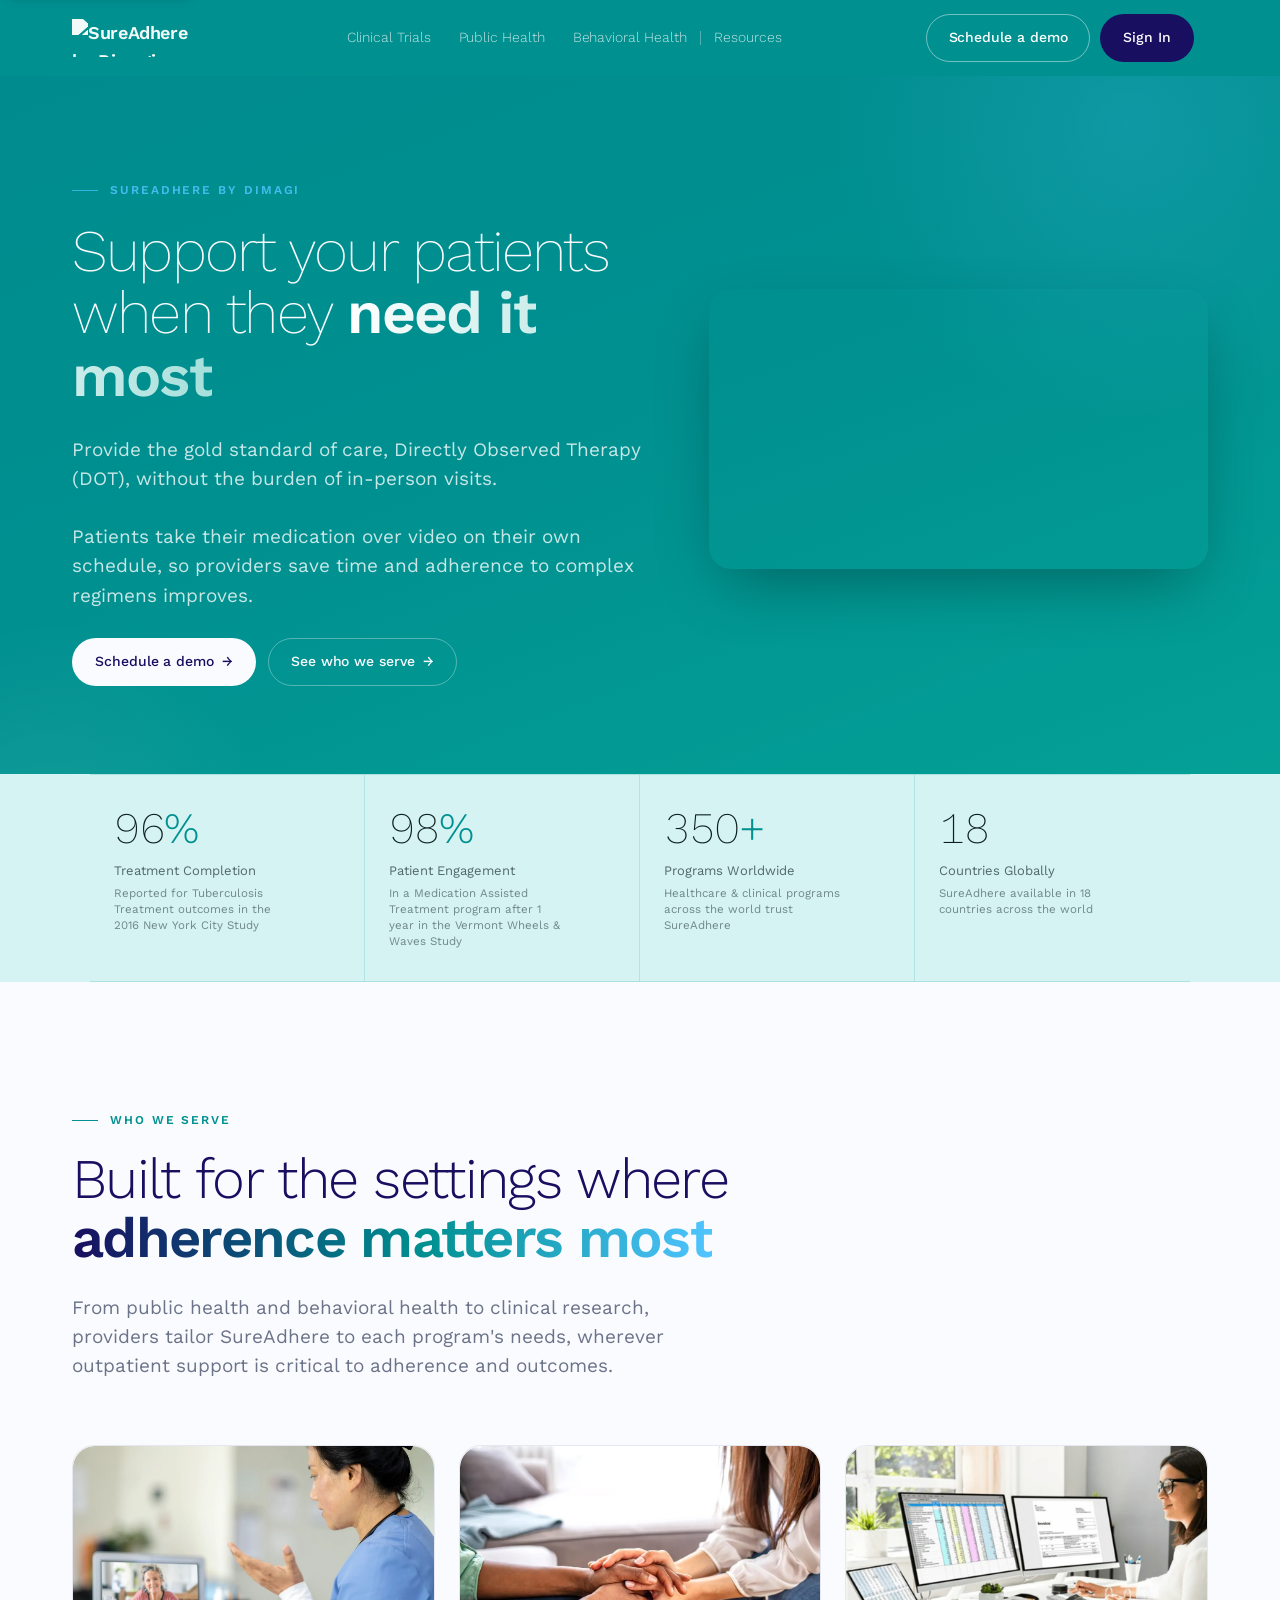
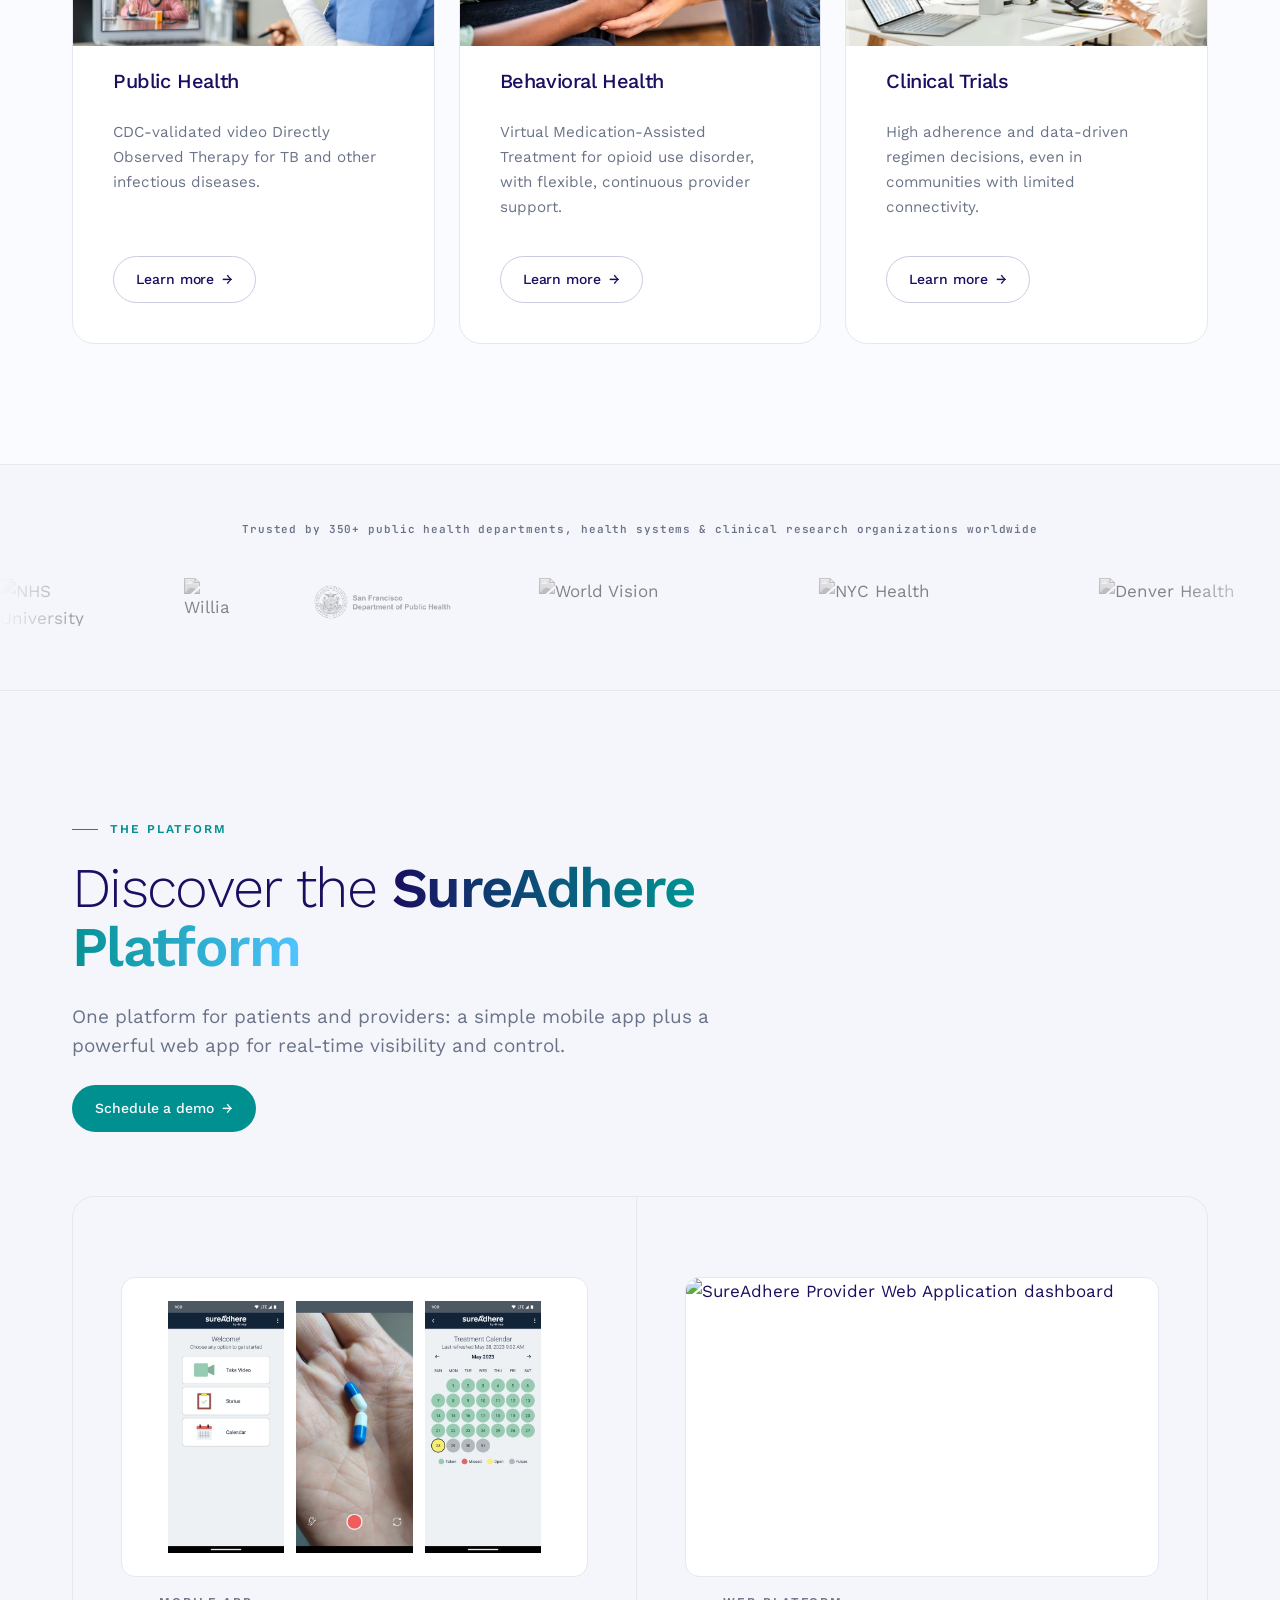
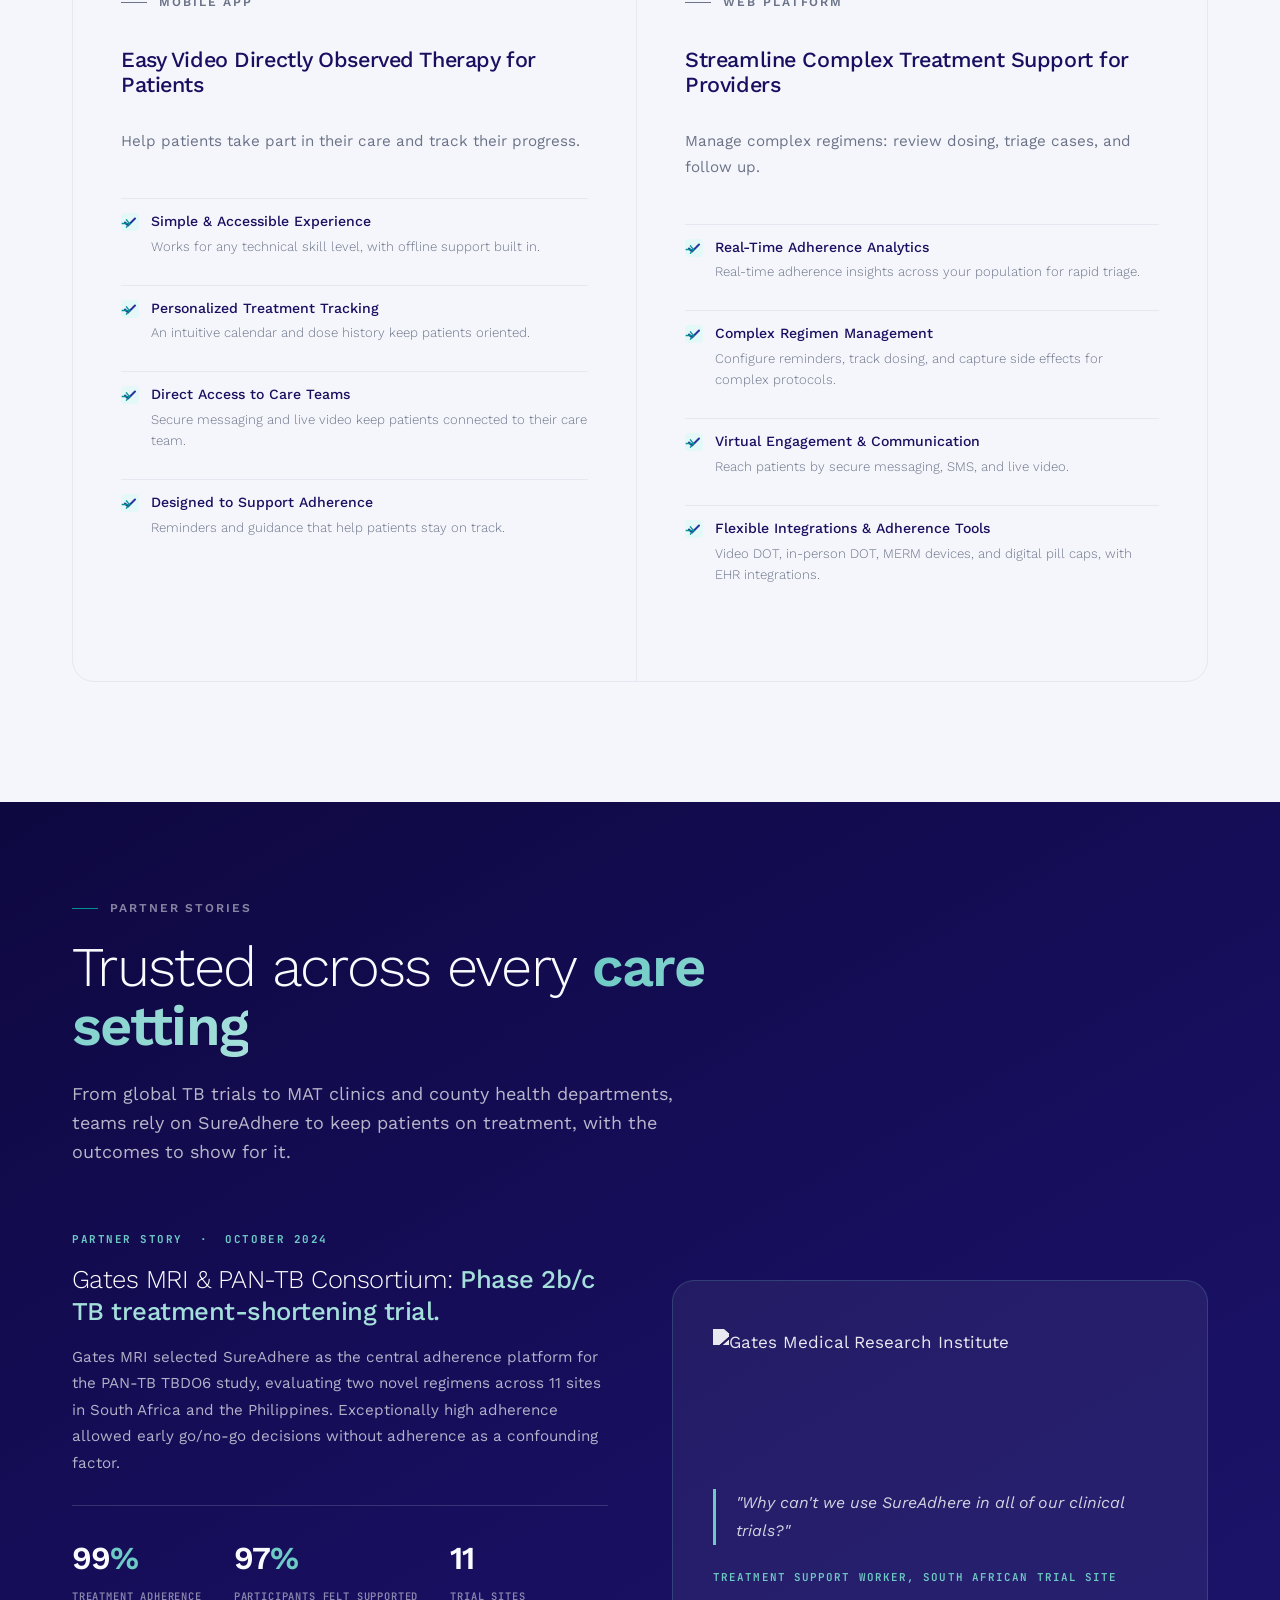
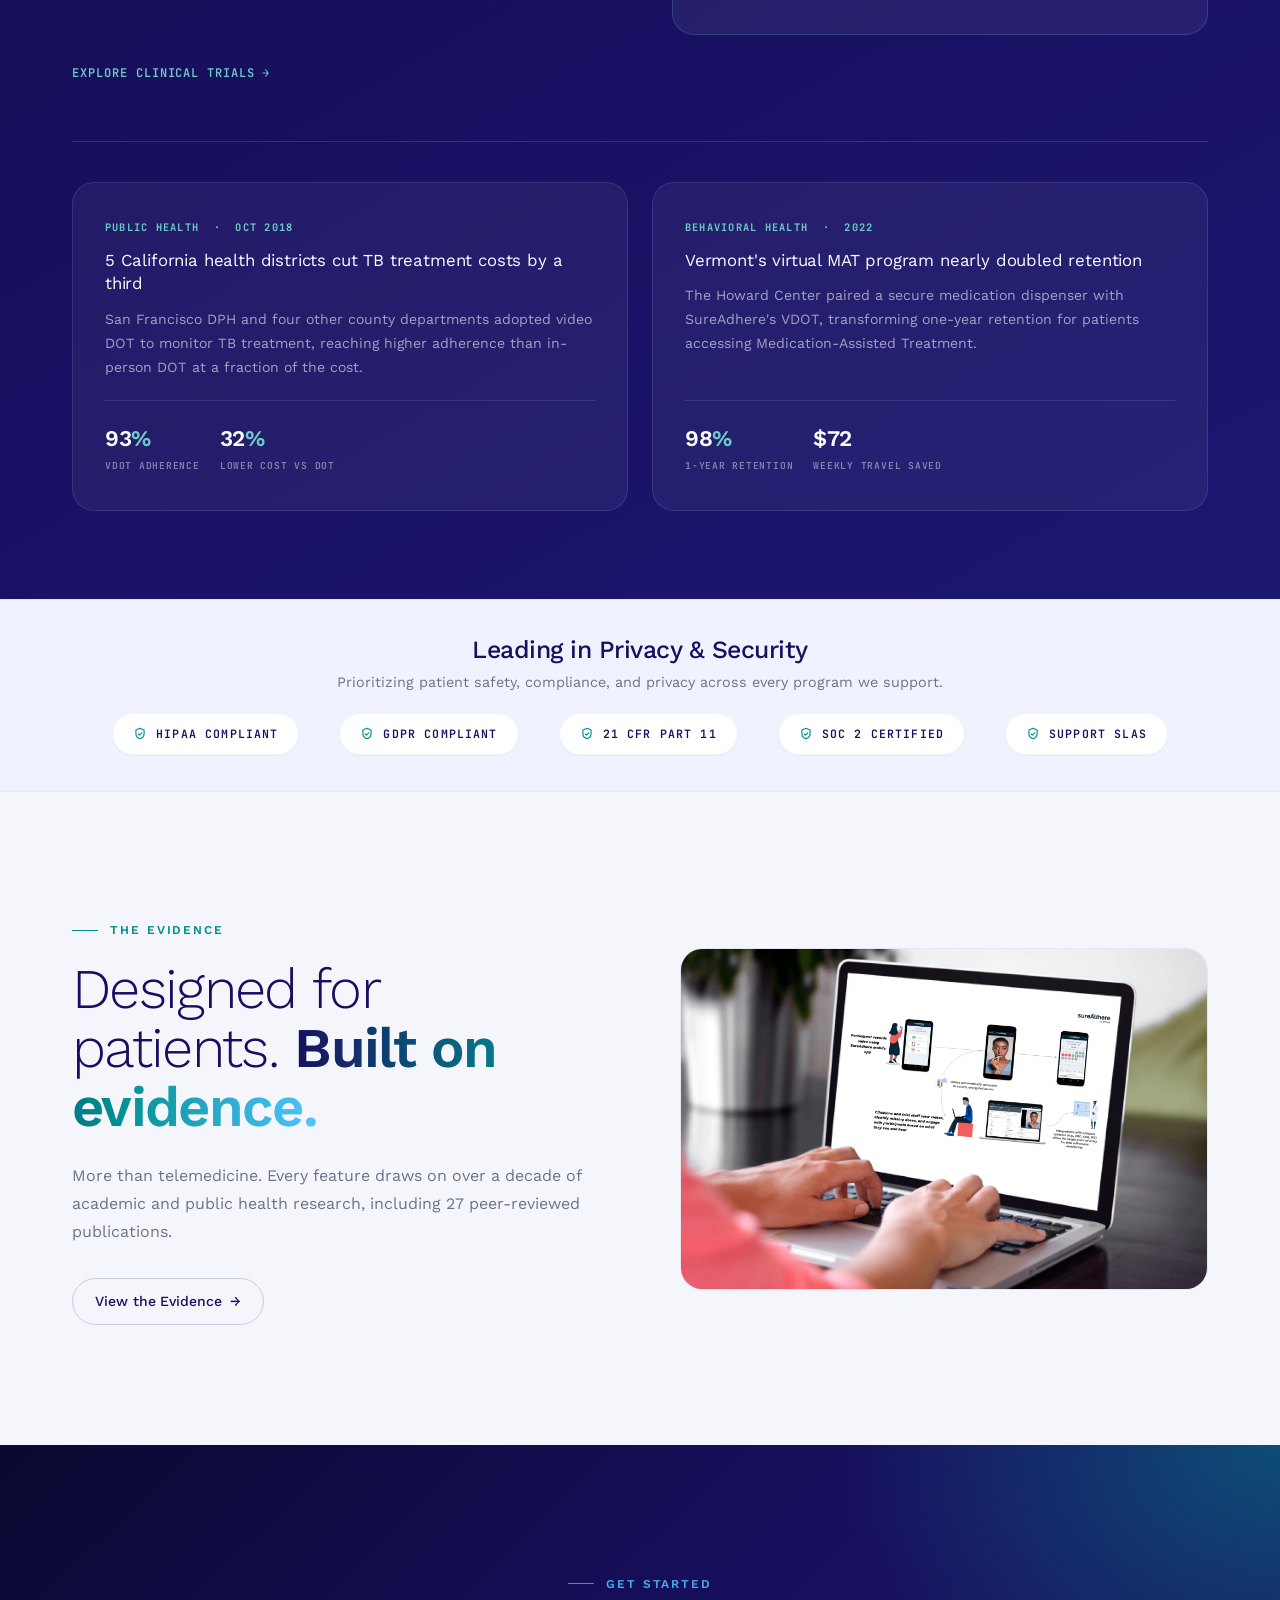
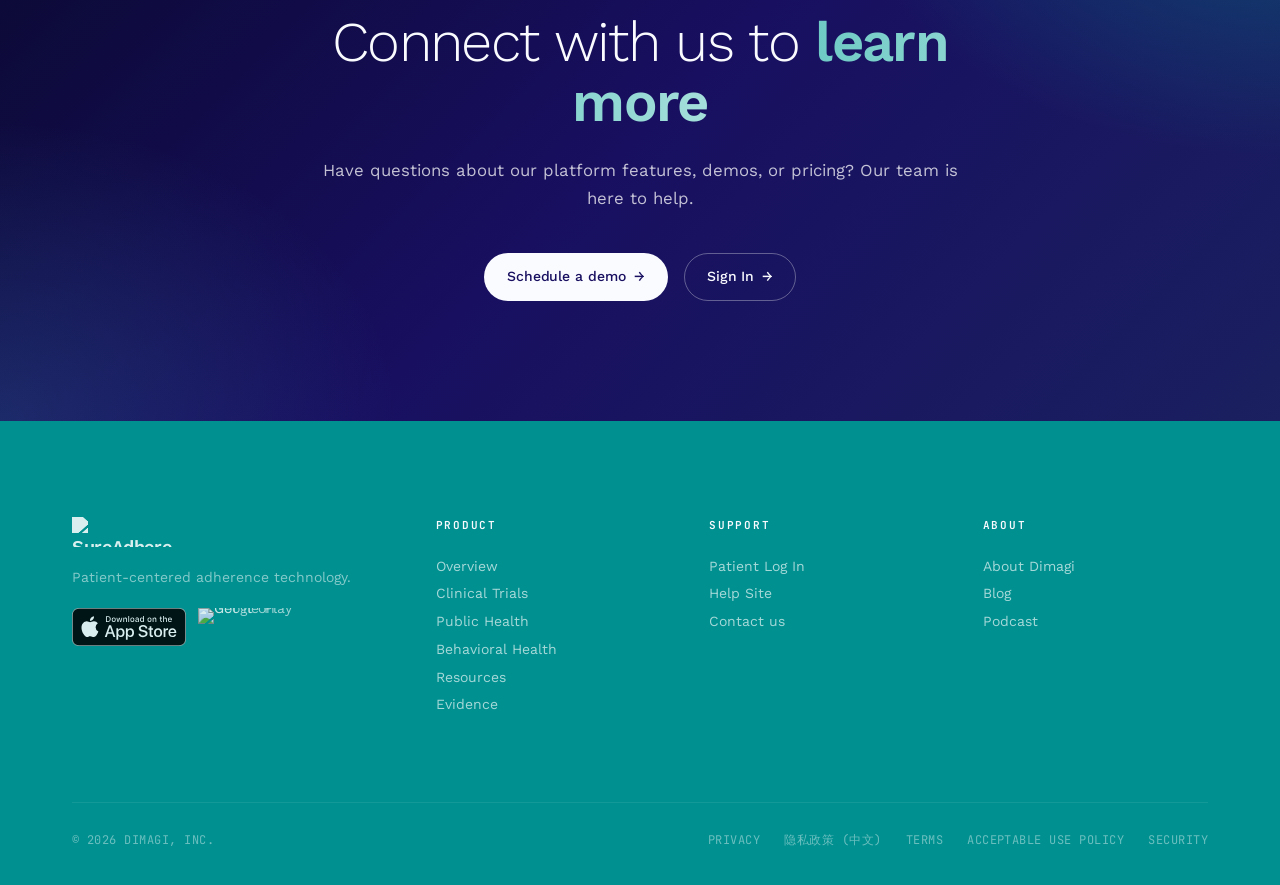
==== commit de8c6963: "i18n: add GTranslate language switcher + fix language count Mirrors the CommCare pre-login widget so" ====
--- a/index.html
+++ b/index.html
@@ -478,6 +478,9 @@
       <div class="nav-cta">
         <a class="btn btn-ghost" href="contact/">Schedule a demo</a>
         <a class="btn btn-primary" href="https://secure.sureadhere.com/" target="_blank" rel="noopener">Sign In</a>
+        <div class="nav-lang" aria-label="Language">
+          <div class="gtranslate_wrapper"></div>
+        </div>
       </div>
       <button class="nav-hamburger" aria-label="Open menu" aria-expanded="false">
         <span></span><span></span><span></span>
@@ -919,5 +922,15 @@
   setTimeout(function () { if (!done) finish(); }, 2600);
 })();
 </script>
+<script>
+  window.gtranslateSettings = {
+    "default_language": "en",
+    "languages": ["en","ar","zh-CN","nl","fr","de","it","pt","ru","es"],
+    "wrapper_selector": ".gtranslate_wrapper",
+    "flag_style": "3d",
+    "native_language_names": true
+  };
+</script>
+<script defer src="https://cdn.gtranslate.net/widgets/latest/dwf.js"></script>
 </body>
 </html>
--- a/assets/styles.css
+++ b/assets/styles.css
@@ -321,6 +321,16 @@
   outline: 2px solid var(--indigo);
   outline-offset: 2px;
   border-radius: 2px;
+}
+/* Accessibility: extend the same focus ring to every keyboard-reachable interactive.
+   :where() keeps specificity 0 so element-specific rules above still win. */
+:where(button, summary, [role="button"], [tabindex]:not([tabindex="-1"])):focus-visible {
+  outline: 2px solid var(--indigo);
+  outline-offset: 2px;
+}
+:where(.on-dark, .hero-dark, .cta-band, .section.dark) :where(a, button, summary, [role="button"], [tabindex]:not([tabindex="-1"])):focus-visible,
+footer :where(a, button, summary, [role="button"], [tabindex]:not([tabindex="-1"])):focus-visible {
+  outline-color: #fff;
 }
 
 /* ---- HERO ---- */
@@ -6733,3 +6743,86 @@
   .story-featured { grid-template-columns: 1fr; gap: 40px; }
   .story-secondary-grid { grid-template-columns: 1fr; }
 }
+
+/* === GTranslate language switcher === */
+.nav-lang { display: inline-flex; align-items: center; margin-left: 4px; }
+
+/* Pin the GTranslate widget inside the nav. dwf.js defaults to position:fixed
+   at the bottom of the viewport, so override with !important to overcome its
+   own inline styles. */
+.nav-lang .gt_switcher_wrapper {
+  position: relative !important;
+  bottom: auto !important;
+  left: auto !important;
+  z-index: 5 !important;
+  width: 36px !important;
+}
+.nav-lang .gt_switcher {
+  font-family: inherit !important;
+  width: 100% !important;
+  border: none !important;
+}
+.nav-lang .gt_selected {
+  border: none !important;
+  background: transparent !important;
+  width: 100% !important;
+}
+.nav-lang .gt_selected a {
+  display: flex !important;
+  align-items: center !important;
+  justify-content: center !important;
+  width: 100% !important;
+  height: 28px !important;
+  padding: 0 !important;
+  border-radius: 6px !important;
+  background: rgba(255,255,255,0.10) !important;
+  font-size: 0 !important;
+  line-height: 0 !important;
+  color: transparent !important;
+  overflow: hidden !important;
+  text-decoration: none !important;
+  box-sizing: border-box !important;
+}
+.nav-lang .gt_selected a:hover { background: rgba(255,255,255,0.20) !important; }
+.nav-lang .gt_selected a img {
+  width: 20px !important;
+  height: 20px !important;
+  display: block !important;
+  border-radius: 2px !important;
+}
+.nav-lang .gt_switcher_wrapper .gt_option {
+  position: absolute !important;
+  top: 100% !important;
+  right: 0 !important;
+  left: auto !important;
+  bottom: auto !important;
+  height: auto !important;
+  margin-top: 6px !important;
+  width: 200px !important;
+  max-height: 60vh !important;
+  overflow-y: auto !important;
+  background: #fff !important;
+  border-radius: 8px !important;
+  box-shadow: 0 6px 24px rgba(0,0,0,0.18) !important;
+  padding: 6px 0 !important;
+}
+.nav-lang .gt_switcher_wrapper .gt_option a {
+  display: flex !important;
+  align-items: center !important;
+  gap: 8px !important;
+  padding: 6px 12px !important;
+  color: #1a1a1a !important;
+  font-size: 13px !important;
+  line-height: 1.3 !important;
+  text-decoration: none !important;
+}
+.nav-lang .gt_switcher_wrapper .gt_option a:hover { background: rgba(0,0,0,0.05) !important; }
+.nav-lang .gt_switcher_wrapper .gt_option a img {
+  width: 18px !important;
+  height: 18px !important;
+  border-radius: 2px !important;
+}
+/* Suppress the Google Translate top banner that pushes the page down. */
+.goog-te-banner-frame, .skiptranslate { display: none !important; }
+body { top: 0 !important; }
+/* === /GTranslate === */
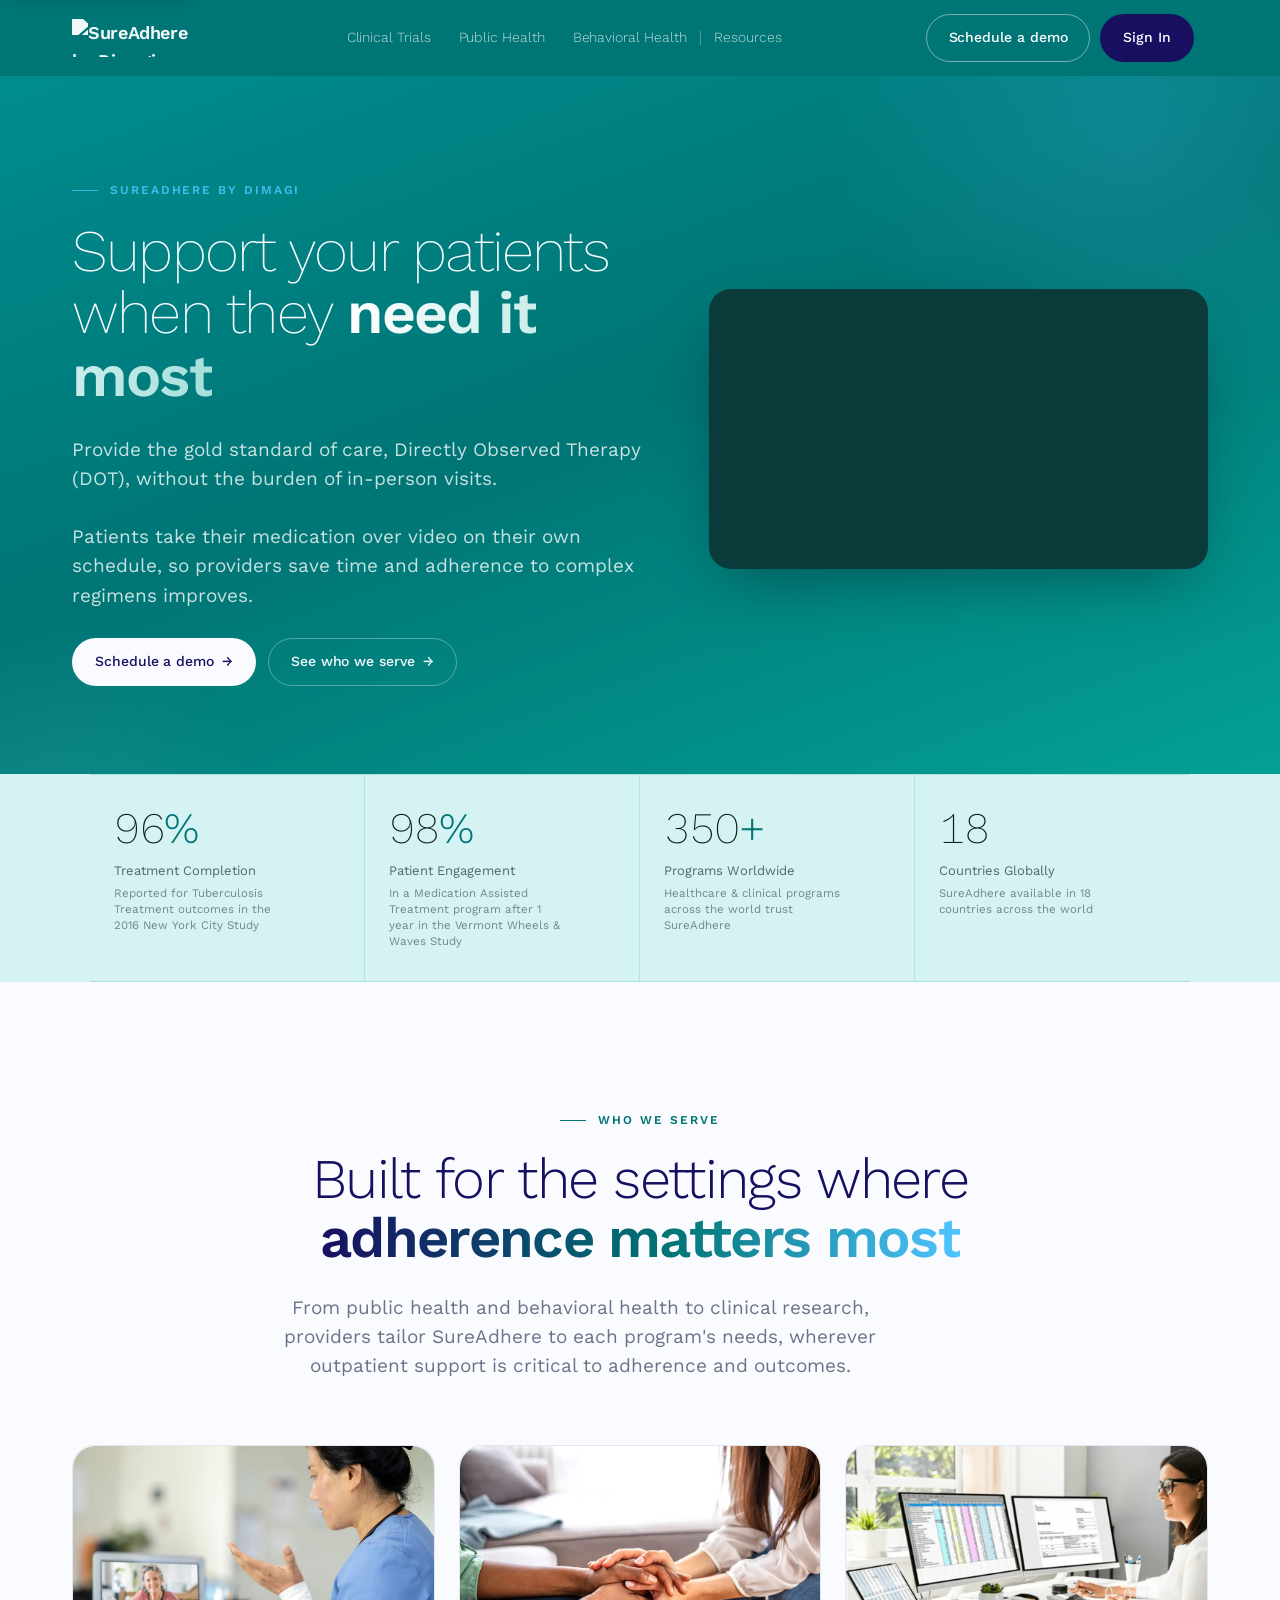
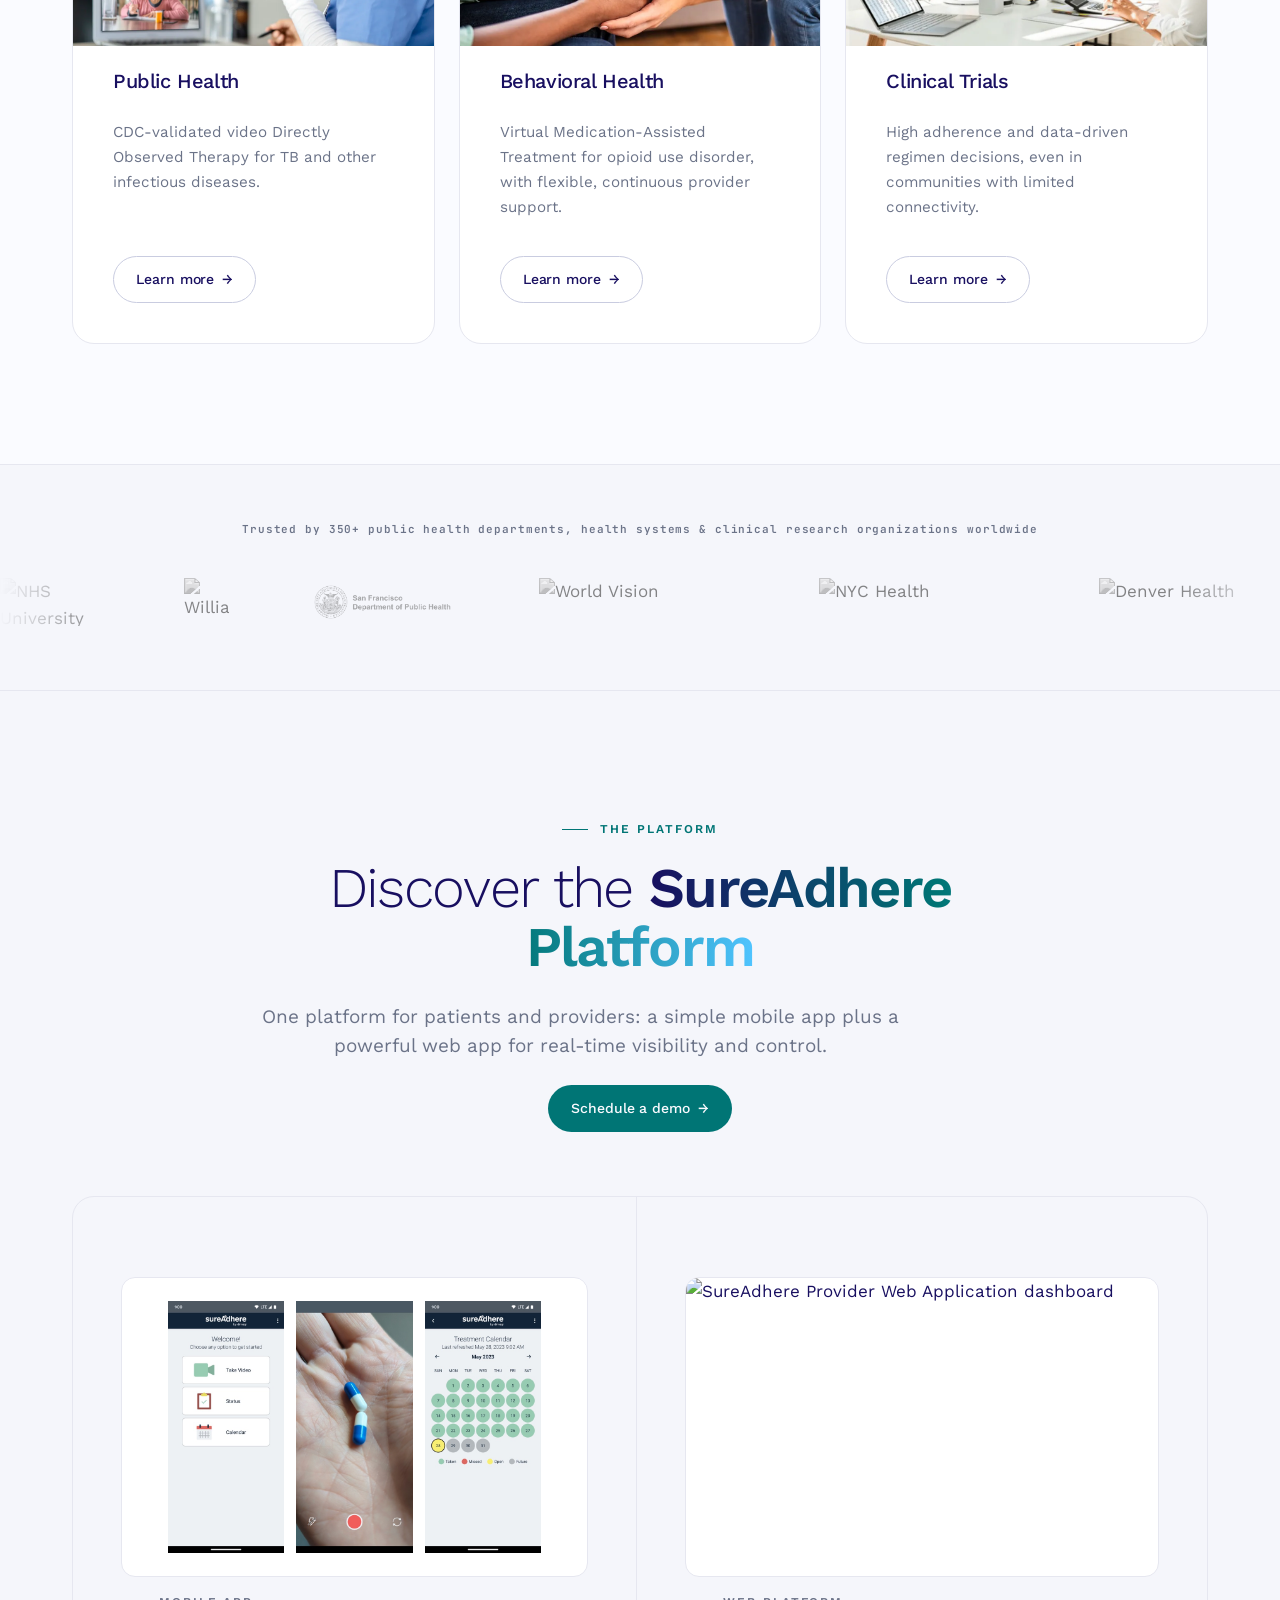
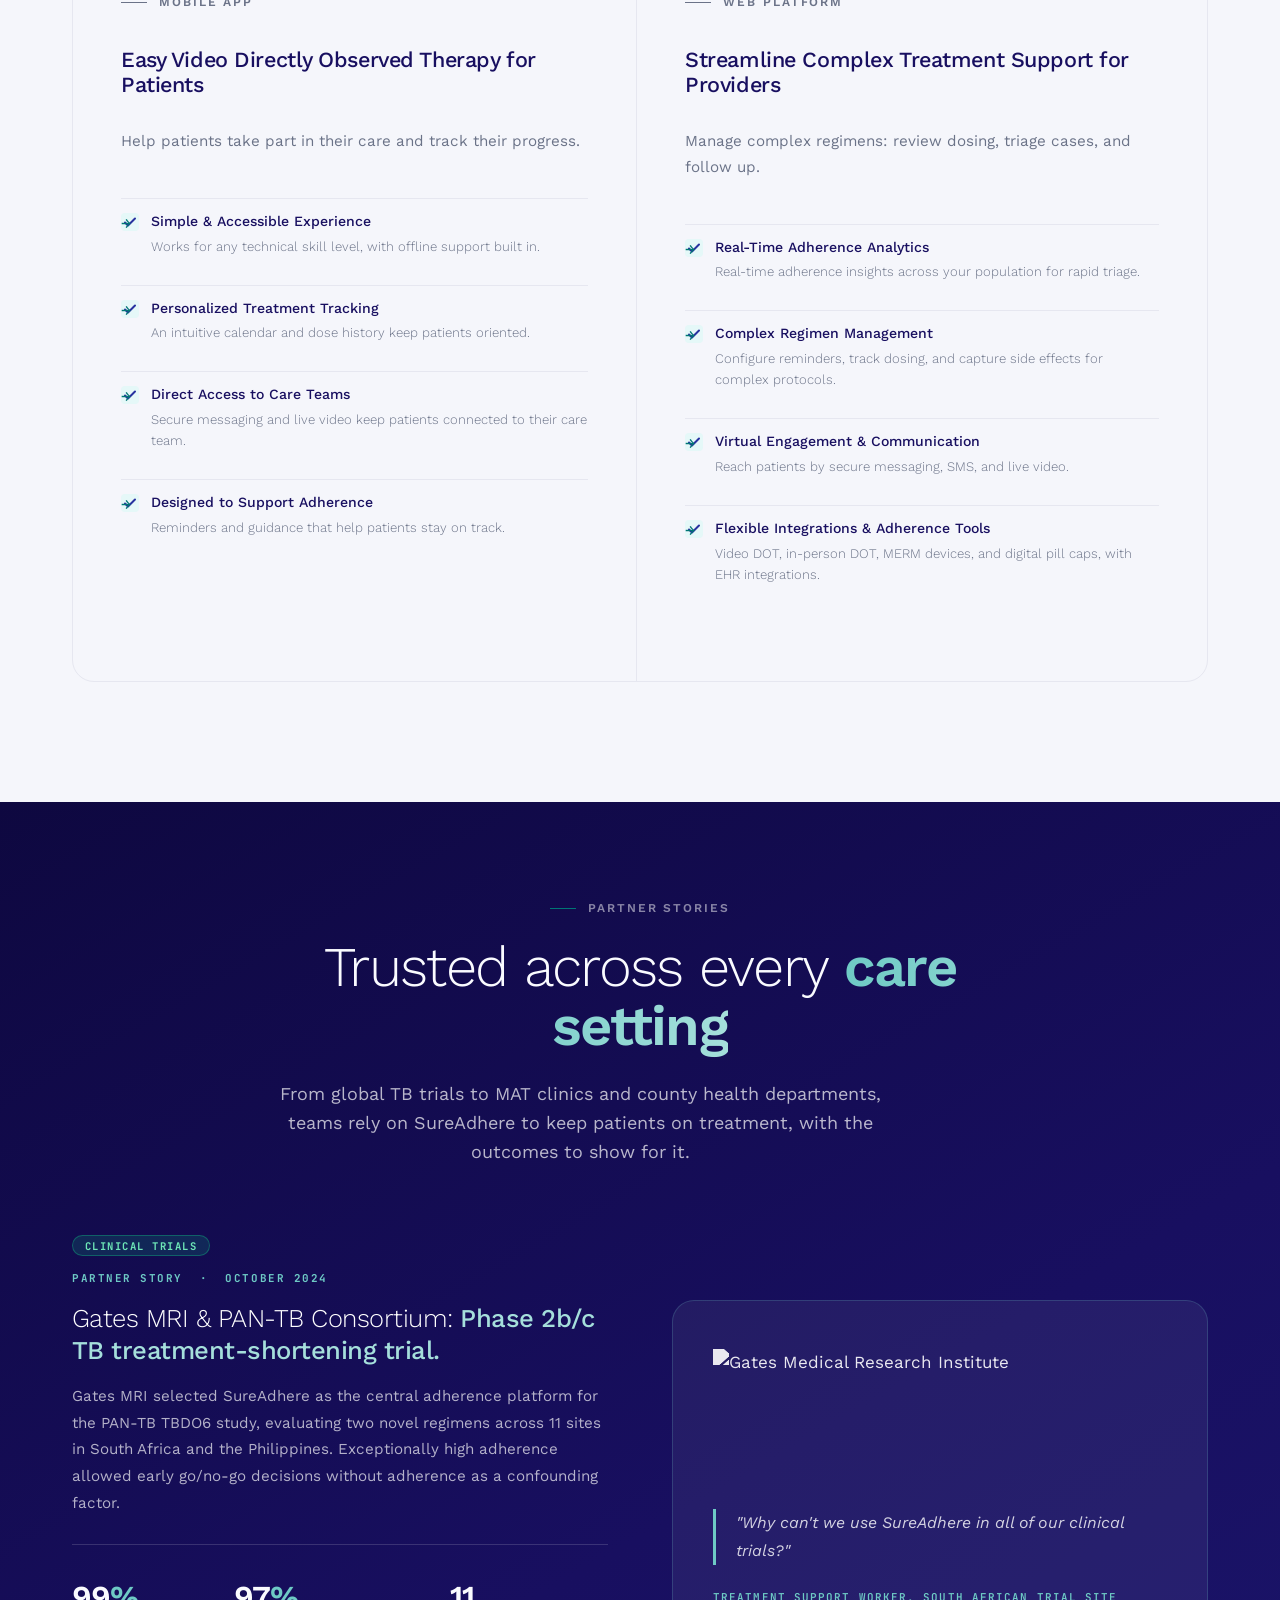
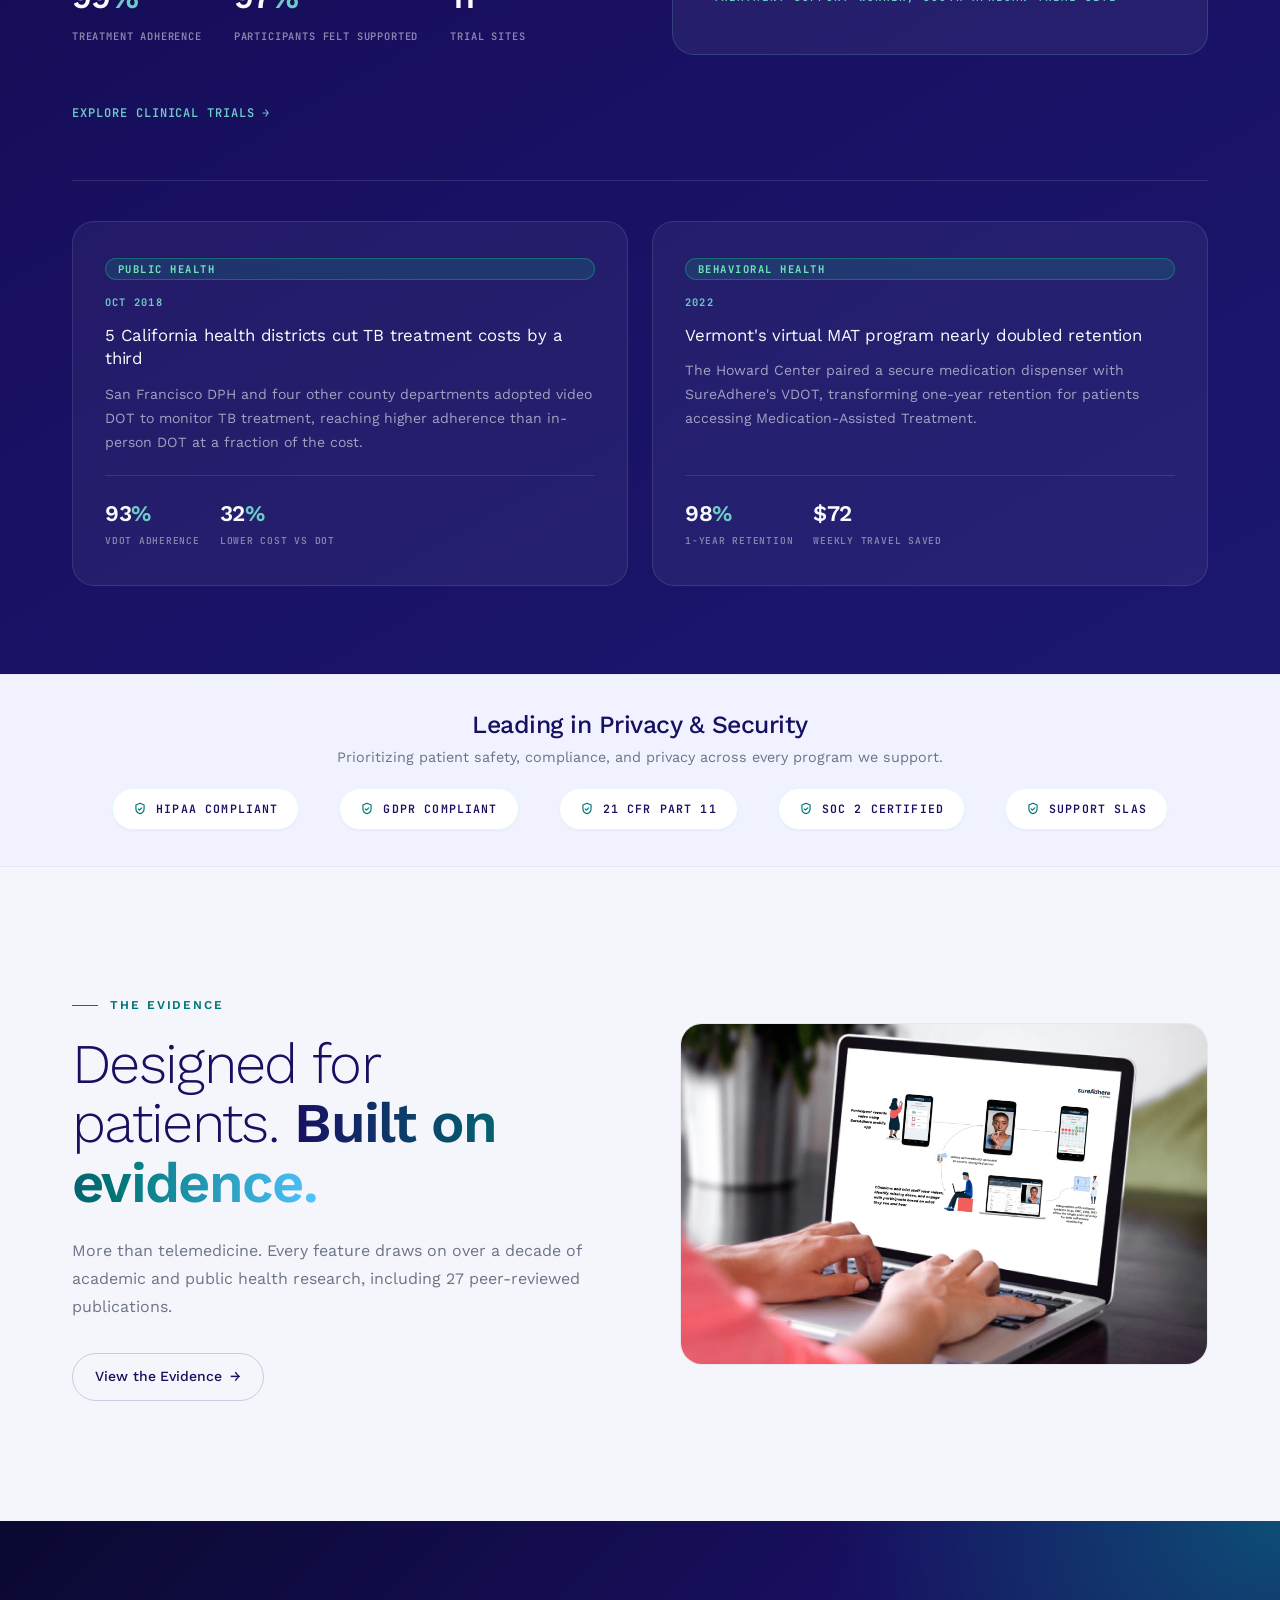
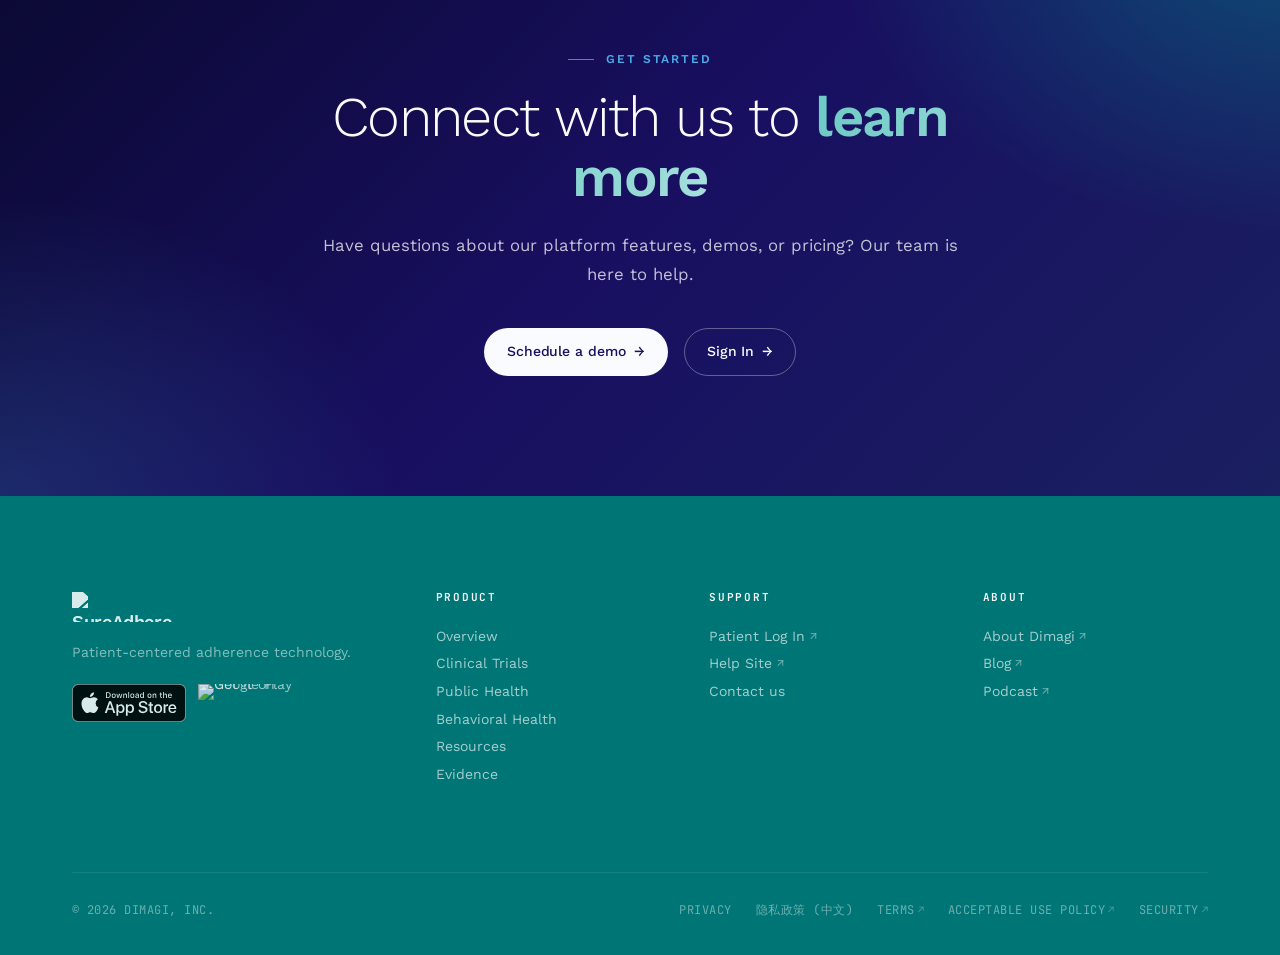
==== commit ebcbc208: "Final handover pass: centered section heads, footer link arrows, autoplay hero, sticky-nav fix - Cen" ====
--- a/index.html
+++ b/index.html
@@ -5,15 +5,17 @@
 <link rel="icon" type="image/png" href="assets/favicon.png">
 <meta name="viewport" content="width=device-width, initial-scale=1" />
 <title>SureAdhere by Dimagi</title>
-<meta name="description" content="SureAdhere delivers gold-standard video directly observed therapy (VDOT) for TB, behavioral health, and clinical trials, improving outcomes while reducing burden on patients and providers.">
+<meta name="description" content="Video Directly Observed Therapy (VDOT) for TB, behavioral health, and clinical trials. Better adherence and outcomes without in-person visits.">
 
 <meta property="og:type" content="website">
-<meta property="og:url" content="https://dimagi.com/sureadhere/">
+<meta property="og:site_name" content="SureAdhere">
+<meta property="og:locale" content="en_US">
+<meta property="og:url" content="https://sureadhere.dimagi.com/">
 <meta property="og:title" content="SureAdhere: Patient-Centered Adherence Technology">
-<meta property="og:description" content="SureAdhere delivers gold-standard video directly observed therapy (VDOT) for TB, behavioral health, and clinical trials, improving outcomes while reducing burden on patients and providers.">
-<meta property="og:image" content="https://dimagi.com/sureadhere/assets/images/platform-computer.png">
+<meta property="og:description" content="Video Directly Observed Therapy (VDOT) for TB, behavioral health, and clinical trials. Better adherence and outcomes without in-person visits.">
+<meta property="og:image" content="https://sureadhere.dimagi.com/assets/images/platform-computer.png">
 <meta name="twitter:card" content="summary_large_image">
-<link rel="canonical" href="https://dimagi.com/sureadhere/">
+<link rel="canonical" href="https://sureadhere.dimagi.com/">
 
 <script type="application/ld+json">
 {
@@ -21,11 +23,11 @@
   "@graph": [
     {
       "@type": "Organization",
-      "@id": "https://dimagi.com/sureadhere/#organization",
+      "@id": "https://sureadhere.dimagi.com/#organization",
       "name": "SureAdhere",
       "alternateName": "SureAdhere by Dimagi",
-      "url": "https://dimagi.com/sureadhere/",
-      "logo": "https://dimagi.com/sureadhere/assets/images/sureadhere-logo-full-color.png",
+      "url": "https://sureadhere.dimagi.com/",
+      "logo": "https://sureadhere.dimagi.com/assets/images/sureadhere-logo-full-color.png",
       "description": "SureAdhere is a patient-centered video directly observed therapy (VDOT) platform supporting medication adherence across tuberculosis, behavioral health, and clinical trials.",
       "parentOrganization": {
         "@type": "Organization",
@@ -35,10 +37,10 @@
     },
     {
       "@type": "WebSite",
-      "@id": "https://dimagi.com/sureadhere/#website",
-      "url": "https://dimagi.com/sureadhere/",
+      "@id": "https://sureadhere.dimagi.com/#website",
+      "url": "https://sureadhere.dimagi.com/",
       "name": "SureAdhere",
-      "publisher": { "@id": "https://dimagi.com/sureadhere/#organization" },
+      "publisher": { "@id": "https://sureadhere.dimagi.com/#organization" },
       "inLanguage": "en"
     },
     {
@@ -46,14 +48,15 @@
       "name": "SureAdhere",
       "operatingSystem": "iOS, Android, Web",
       "applicationCategory": "HealthApplication",
-      "url": "https://dimagi.com/sureadhere/",
-      "publisher": { "@id": "https://dimagi.com/sureadhere/#organization" }
+      "url": "https://sureadhere.dimagi.com/",
+      "publisher": { "@id": "https://sureadhere.dimagi.com/#organization" }
     }
   ]
 }
 </script>
 <link rel="preconnect" href="https://fonts.googleapis.com">
 <link rel="preconnect" href="https://fonts.gstatic.com" crossorigin>
+<link rel="preconnect" href="https://cdn.gtranslate.net">
 <link href="https://fonts.googleapis.com/css2?family=Work+Sans:wght@200;300;400;500;600;700&family=JetBrains+Mono:wght@400;500;600&display=swap" rel="stylesheet">
 <link rel="stylesheet" href="assets/styles.css">
 <style>
@@ -293,7 +296,7 @@
   }
   .hero-stats--on-teal .hero-stats-cell { border-right-color: rgba(0,144,144,0.15); }
   .hero-stats--on-teal .hero-stats-num { color: #0D1F1F; }
-  .hero-stats--on-teal .hero-stats-num span { color: #009090; }
+  .hero-stats--on-teal .hero-stats-num span { color: #007575; }
   .hero-stats--on-teal .hero-stats-lbl { color: rgba(13,31,31,0.65); }
 
   /* ── Logo marquee ── */
@@ -455,14 +458,81 @@
     margin-top: 28px;
   }
   .partner-stories-dark .story-link::after { content: "→"; transition: transform 150ms ease; }
+  /* Green sector pill on the three partner-story cards (home). */
+  .partner-stories-dark .sector-tag {
+    display: inline-block;
+    font-family: var(--mono);
+    font-size: 0.66rem;
+    font-weight: 700;
+    letter-spacing: 0.14em;
+    text-transform: uppercase;
+    color: #6EE7B7;
+    background: rgba(16, 185, 129, 0.16);
+    border: 1px solid rgba(16, 185, 129, 0.4);
+    border-radius: 999px;
+    padding: 5px 12px 4px;
+    margin-bottom: 14px;
+    line-height: 1;
+  }
   .partner-stories-dark .story-link:hover { color: #A5DFDB; }
   .partner-stories-dark .story-link:hover::after { transform: translateX(3px); }
 </style>
+<!-- Cookie banner is rendered by HubSpot (Settings, Privacy and Consent, Cookies in the
+     HubSpot dashboard) so it stays in sync with CommCare and dimagi.com. gtag('consent', 'default', ...)
+     denies all categories up front for EEA + UK + CH; _hsp.addPrivacyConsentListener bridges
+     the banner's choice back into gtag so any GA4 wired in later stays consistent. -->
+<script>
+  window.dataLayer = window.dataLayer || [];
+  function gtag() { dataLayer.push(arguments); }
+  gtag('consent', 'default', {
+    'analytics_storage': 'denied',
+    'ad_storage': 'denied',
+    'ad_user_data': 'denied',
+    'ad_personalization': 'denied',
+    'region': ['AT','BE','BG','HR','CY','CZ','DK','EE','FI','FR',
+               'DE','GR','HU','IS','IE','IT','LV','LI','LT','LU',
+               'MT','NL','NO','PL','PT','RO','SK','SI','ES','SE',
+               'UK','CH']
+  });
+  var _hsp = window._hsp = window._hsp || [];
+  _hsp.push(['addPrivacyConsentListener', function (consent) {
+    var hasAnalyticsConsent = consent && (consent.allowed || (consent.categories && consent.categories.analytics));
+    var hasAdsConsent = consent && (consent.allowed || (consent.categories && consent.categories.advertisement));
+    gtag('consent', 'update', {
+      'ad_storage': hasAdsConsent ? 'granted' : 'denied',
+      'analytics_storage': hasAnalyticsConsent ? 'granted' : 'denied',
+      'ad_user_data': hasAdsConsent ? 'granted' : 'denied',
+      'ad_personalization': hasAdsConsent ? 'granted' : 'denied'
+    });
+  }]);
+</script>
+<script type="text/javascript" id="hs-script-loader" async defer src="//js.hs-scripts.com/503070.js"></script>
+<script type="application/ld+json">
+{
+  "@context": "https://schema.org",
+  "@type": "VideoObject",
+  "name": "SureAdhere: Patient-Centered Adherence Technology",
+  "description": "How SureAdhere's video Directly Observed Therapy (VDOT) platform supports patients and providers across tuberculosis, behavioral health, and clinical trials.",
+  "thumbnailUrl": "https://fast.wistia.com/embed/medias/htl85vr750/swatch",
+  "uploadDate": "2024-01-01",
+  "embedUrl": "https://fast.wistia.com/embed/iframe/htl85vr750",
+  "publisher": {
+    "@type": "Organization",
+    "name": "SureAdhere",
+    "logo": {
+      "@type": "ImageObject",
+      "url": "https://sureadhere.dimagi.com/assets/images/sureadhere-logo-full-color.png"
+    }
+  }
+}
+</script>
+<link rel="preload" as="image" href="https://fast.wistia.com/embed/medias/htl85vr750/swatch" fetchpriority="high">
 </head>
 <body>
 <a class="skip-link" href="#main">Skip to main content</a>
 
 <!-- ───── NAV ───── -->
+<header>
 <div class="nav-wrap">
   <div class="container">
     <nav class="primary">
@@ -475,22 +545,24 @@
         <a href="behavioral-health/index.html">Behavioral Health</a>
         <a href="resources/index.html" class="nav-sep">Resources</a>
       </div>
-      <div class="nav-cta">
+      <div class="nav-cta" id="nav-menu">
         <a class="btn btn-ghost" href="contact/">Schedule a demo</a>
         <a class="btn btn-primary" href="https://secure.sureadhere.com/" target="_blank" rel="noopener">Sign In</a>
         <div class="nav-lang" aria-label="Language">
           <div class="gtranslate_wrapper"></div>
         </div>
       </div>
-      <button class="nav-hamburger" aria-label="Open menu" aria-expanded="false">
+      <button class="nav-hamburger" aria-label="Open menu" aria-expanded="false" aria-controls="nav-menu">
         <span></span><span></span><span></span>
       </button>
     </nav>
   </div>
 </div>
+</header>
 
 <!-- ───── HERO ───── -->
-<section id="main" class="hero hero-dark on-dark">
+<main id="main">
+<section class="hero hero-dark on-dark">
   <div class="container">
     <div class="hero-grid">
       <div>
@@ -510,16 +582,14 @@
         </div>
       </div>
       <div class="hero-image">
-        <script src="https://fast.wistia.com/embed/medias/htl85vr750.jsonp" async></script>
-        <script src="https://fast.wistia.com/assets/external/E-v1.js" async></script>
-        <div class="wistia_responsive_padding" style="padding:56.25% 0 0 0;position:relative;width:100%;border-radius:var(--radius-lg);overflow:hidden;box-shadow:0 24px 64px -16px rgba(0,0,0,0.35);">
+        <div id="hero-video" style="position:relative;padding:56.25% 0 0 0;width:100%;border-radius:var(--radius-lg);overflow:hidden;box-shadow:0 24px 64px -16px rgba(0,0,0,0.35);background:#0a3a3a;">
           <div class="wistia_responsive_wrapper" style="height:100%;left:0;position:absolute;top:0;width:100%;">
-            <div class="wistia_embed wistia_async_htl85vr750 seo=true videoFoam=true" style="height:100%;position:relative;width:100%">
-              <div class="wistia_swatch" style="height:100%;left:0;opacity:0;overflow:hidden;position:absolute;top:0;transition:opacity 200ms;width:100%;"><img src="https://fast.wistia.com/embed/medias/htl85vr750/swatch" style="filter:blur(5px);height:100%;object-fit:contain;width:100%;" alt="" aria-hidden="true" decoding="async"></div>
-            </div>
+            <div class="wistia_embed wistia_async_htl85vr750 autoPlay=true muted=true playsinline=true playerColor=0DA89D seo=true videoFoam=true" style="height:100%;position:relative;width:100%"></div>
           </div>
         </div>
       </div>
+      <script src="https://fast.wistia.com/embed/medias/htl85vr750.jsonp" async></script>
+      <script src="https://fast.wistia.com/assets/external/E-v1.js" async></script>
     </div>
   </div>
 </section>
@@ -689,6 +759,7 @@
     <!-- Featured: Gates MRI & PAN-TB Consortium -->
     <div class="story-featured">
       <div class="story-featured-copy">
+        <span class="sector-tag">Clinical Trials</span>
         <div class="story-label">PARTNER STORY &nbsp;·&nbsp; OCTOBER 2024</div>
         <h3 style="color:#fff;">Gates MRI &amp; PAN-TB Consortium: <em>Phase 2b/c TB treatment-shortening trial.</em></h3>
         <p>Gates MRI selected SureAdhere as the central adherence platform for the PAN-TB TBDO6 study, evaluating two novel regimens across 11 sites in South Africa and the Philippines. Exceptionally high adherence allowed early go/no-go decisions without adherence as a confounding factor.</p>
@@ -718,7 +789,8 @@
     <!-- Secondary: Public Health + Behavioral Health -->
     <div class="story-secondary-grid">
       <a class="story-card" href="public-health/index.html">
-        <div class="story-card-tag">PUBLIC HEALTH &nbsp;·&nbsp; OCT 2018</div>
+        <span class="sector-tag">Public Health</span>
+        <div class="story-card-tag">OCT 2018</div>
         <h4>5 California health districts cut TB treatment costs by a third</h4>
         <p>San Francisco DPH and four other county departments adopted video DOT to monitor TB treatment, reaching higher adherence than in-person DOT at a fraction of the cost.</p>
         <div class="story-card-stats">
@@ -733,7 +805,8 @@
         </div>
       </a>
       <a class="story-card" href="behavioral-health/index.html">
-        <div class="story-card-tag">BEHAVIORAL HEALTH &nbsp;·&nbsp; 2022</div>
+        <span class="sector-tag">Behavioral Health</span>
+        <div class="story-card-tag">2022</div>
         <h4>Vermont's virtual MAT program nearly doubled retention</h4>
         <p>The Howard Center paired a secure medication dispenser with SureAdhere's VDOT, transforming one-year retention for patients accessing Medication-Assisted Treatment.</p>
         <div class="story-card-stats">
@@ -800,6 +873,8 @@
   </div>
 </section>
 
+</main>
+
 <!-- ───── FOOTER ───── -->
 <footer>
   <div class="container">
@@ -815,7 +890,7 @@
         </div>
       </div>
       <div class="footer-col">
-        <h5>Product</h5>
+        <h2>Product</h2>
         <ul>
           <li><a href="index.html">Overview</a></li>
           <li><a href="clinical-trials/index.html">Clinical Trials</a></li>
@@ -826,7 +901,7 @@
         </ul>
       </div>
       <div class="footer-col">
-        <h5>Support</h5>
+        <h2>Support</h2>
         <ul>
           <li><a href="https://secure.sureadhere.com/" target="_blank" rel="noopener">Patient Log In</a></li>
           <li><a href="https://dimagi.atlassian.net/wiki/spaces/sa/overview" target="_blank" rel="noopener">Help Site</a></li>
@@ -834,7 +909,7 @@
         </ul>
       </div>
       <div class="footer-col">
-        <h5>About</h5>
+        <h2>About</h2>
         <ul>
           <li><a href="https://dimagi.com/" target="_blank" rel="noopener">About Dimagi</a></li>
           <li><a href="https://dimagi.com/blog/" target="_blank" rel="noopener">Blog</a></li>
--- a/assets/styles.css
+++ b/assets/styles.css
@@ -13,7 +13,7 @@
   --rule: #C9CCE0;
 
   /* Brand */
-  --indigo: #009090;
+  --indigo: #007575;
   --indigo-deep: #180F60;
   --indigo-soft: #E5F8F8;
   --sky: #50C4FF;
@@ -21,17 +21,17 @@
 
   /* Indigo scale (CommCare HQ B5) - for per-page header gradients */
   --indigo-300: #4DBBBA;
-  --indigo-400: #009090;
-  --indigo-500: #009090;
+  --indigo-400: #007575;
+  --indigo-500: #007575;
   --indigo-600: #180F60;
 
   /* Muted */
   --muted: #6B7388;
-  --muted-soft: #9DA3B5;
+  --muted-soft: #7A8199;
 
   /* Gradients */
   --grad: linear-gradient(135deg, var(--indigo-deep) 0%, var(--indigo) 50%, var(--sky) 100%);
-  --grad-text: linear-gradient(90deg, #180F60 0%, #009090 55%, #50C4FF 100%);
+  --grad-text: linear-gradient(90deg, #180F60 0%, #007575 55%, #50C4FF 100%);
   --grad-text-on-dark: linear-gradient(90deg, #FFFFFF 0%, #50C4FF 100%);
   --grad-deep: linear-gradient(135deg, #0A0930 0%, #180F60 50%, #1A2060 100%);
 
@@ -57,7 +57,7 @@
 }
 a { color: inherit; text-decoration: none; }
 a:not(.btn):hover { color: var(--indigo); }
-img, svg { max-width: 100%; display: block; }
+img, svg { max-width: 100%; height: auto; display: block; }
 .container { max-width: 1200px; margin: 0 auto; padding: 0 32px; }
 
 /* Per-page header gradient overrides (override --grad-text scoped to body class) */
@@ -155,7 +155,7 @@
 /* ---- NAV ---- */
 .nav-wrap {
   position: sticky; top: 0; z-index: 50;
-  background: #009090;
+  background: #007575;
   border-bottom: none;
 }
 nav.primary {
@@ -382,7 +382,7 @@
 
 /* Dark hero variant - homepage indigo-saturated header */
 .hero.hero-dark {
-  background: linear-gradient(160deg, #008C8E 0%, #009090 48%, #04A096 100%);
+  background: linear-gradient(160deg, #008C8E 0%, #007575 48%, #04A096 100%);
   color: var(--paper);
   padding: 96px 0 88px;
 }
@@ -778,7 +778,7 @@
 .section.dark.partner-stories::before { display: none; }
 .section.warm { background: var(--paper-warm); }
 .section.cool { background: var(--paper-cool); }
-.section-head { max-width: 760px; margin-bottom: 64px; }
+.section-head { max-width: 760px; margin: 0 auto 64px; text-align: center; }
 h2.section-title {
   font-size: clamp(36px, 4.4vw, 56px);
   line-height: 1.06; letter-spacing: -0.03em;
@@ -1057,7 +1057,7 @@
 
 /* Variant: Providers (deep purple) */
 .path-card--providers .path-visual {
-  background: linear-gradient(135deg, #180F60 0%, #009090 100%);
+  background: linear-gradient(135deg, #180F60 0%, #007575 100%);
 }
 .path-card--providers .path-visual svg { color: rgba(255,255,255,0.92); }
 .path-card--providers .path-meta { border-left-color: var(--deep-purple); }
@@ -2394,7 +2394,7 @@
 .page--enterprise .hero.hero-dark h1.hero-title em,
 .page--support .hero.hero-dark h1.hero-title em,
 .page--resources .hero.hero-dark h1.hero-title em {
-  background: linear-gradient(90deg, #180F60 0%, #009090 55%, #50C4FF 100%);
+  background: linear-gradient(90deg, #180F60 0%, #007575 55%, #50C4FF 100%);
   -webkit-background-clip: text;
   background-clip: text;
   -webkit-text-fill-color: transparent;
@@ -2438,7 +2438,7 @@
 
 /* ---- FOOTER ---- */
 footer {
-  background: #009090;
+  background: #007575;
   color: rgba(255,255,255,0.72);
   padding: 96px 0 36px;
   font-size: 14px;
@@ -2455,7 +2455,7 @@
 .footer-brand .logo { color: var(--paper); margin-bottom: 20px; }
 .footer-brand .logo-img { height: 44px; }
 .footer-brand p { color: rgba(255,255,255,0.52); }
-.footer-col h5 {
+.footer-col h2 {
   color: var(--paper);
   font-family: var(--mono);
   font-size: 11px; font-weight: 600;
@@ -3486,7 +3486,7 @@
     z-index: 200;
     flex-direction: column;
     gap: 0;
-    background: #009090;
+    background: #007575;
     border-top: 1px solid rgba(255,255,255,0.14);
     box-shadow: 0 12px 32px -8px rgba(10,6,32,0.30);
     padding: 8px 0 18px;
@@ -4282,18 +4282,6 @@
 
 /* ===== HOMEPAGE SOLUTIONS - DROPDOWN PICKER + DYNAMIC PANEL ===== */
 
-/* Widen the headline + tighten the H2 so both pickers fit on one line */
-.sectors-section .section-head { max-width: none; }
-.sectors-section .section-head h2.section-title {
-  font-size: clamp(24px, 2.4vw, 34px);
-  line-height: 1.18;
-  max-width: none;
-  white-space: normal;
-}
-.sectors-section .section-head .section-lede {
-  max-width: 760px;
-}
-
 /* Trigger word inside the headline - styled like an obvious dropdown select */
 .picker-trigger {
   position: relative;
@@ -5904,8 +5892,6 @@
 
 /* ===== PRICING - ADD-ON 4-UP TILES (subtle, embedded) ===== */
 .section--tight { padding: 56px 0; }
-.section-head--narrow { max-width: 640px; margin-left: auto; margin-right: auto; text-align: center; }
-.section-head--narrow .eyebrow { display: inline-block; }
 .addon-title {
   font-size: 22px;
   font-weight: 600;
@@ -6320,7 +6306,7 @@
 .sol-hero .eyebrow::before { background: var(--indigo); }
 .sol-hero h1.hero-title { color: var(--ink); }
 .sol-hero h1.hero-title em {
-  background: linear-gradient(90deg, #180F60 0%, #009090 55%, #50C4FF 100%);
+  background: linear-gradient(90deg, #180F60 0%, #007575 55%, #50C4FF 100%);
   -webkit-background-clip: text;
   background-clip: text;
   -webkit-text-fill-color: transparent;
@@ -6826,3 +6812,35 @@
 .goog-te-banner-frame, .skiptranslate { display: none !important; }
 body { top: 0 !important; }
 /* === /GTranslate === */
+
+/* === Footer external-link indicator (added 2026-06-17) === */
+/* Flag links in the footer columns + bottom row that open offsite, so visitors
+   know they will leave sureadhere.dimagi.com. Excludes the app-store badges
+   (which wrap an <img>) and any link without target=_blank. */
+footer .footer-col a[target="_blank"]::after,
+footer .footer-bottom a[target="_blank"]::after {
+  content: "\2197";
+  display: inline-block;
+  margin-left: 0.3em;
+  font-size: 0.85em;
+  line-height: 1;
+  vertical-align: 1px;
+  opacity: 0.7;
+  transition: transform 150ms ease, opacity 150ms ease;
+}
+footer .footer-col a[target="_blank"]:hover::after,
+footer .footer-bottom a[target="_blank"]:hover::after {
+  transform: translate(2px, -2px);
+  opacity: 1;
+}
+/* === /Footer external-link indicator === */
+
+/* === A11y: honor prefers-reduced-motion (added 2026-06-17 handover pass) === */
+@media (prefers-reduced-motion: reduce) {
+  *, *::before, *::after {
+    animation-duration: 0.01ms !important;
+    animation-iteration-count: 1 !important;
+    transition-duration: 0.01ms !important;
+    scroll-behavior: auto !important;
+  }
+}
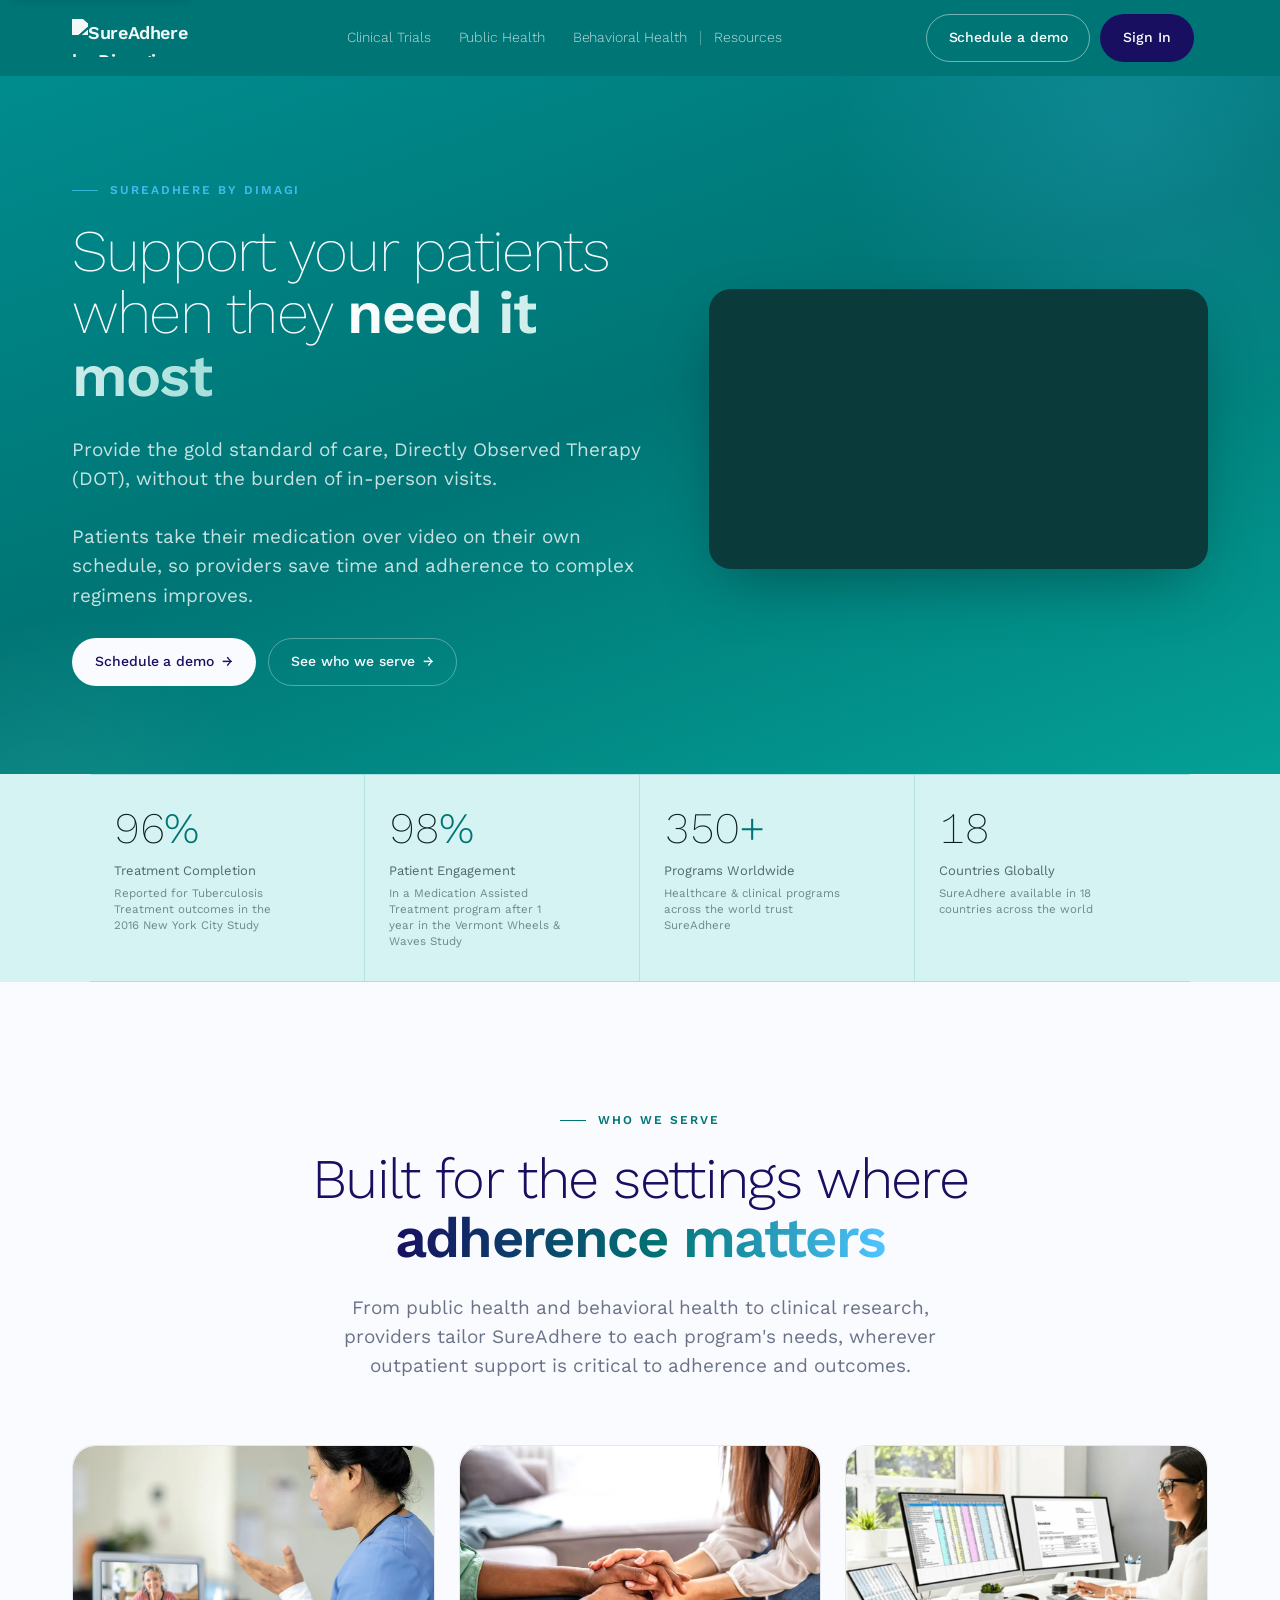
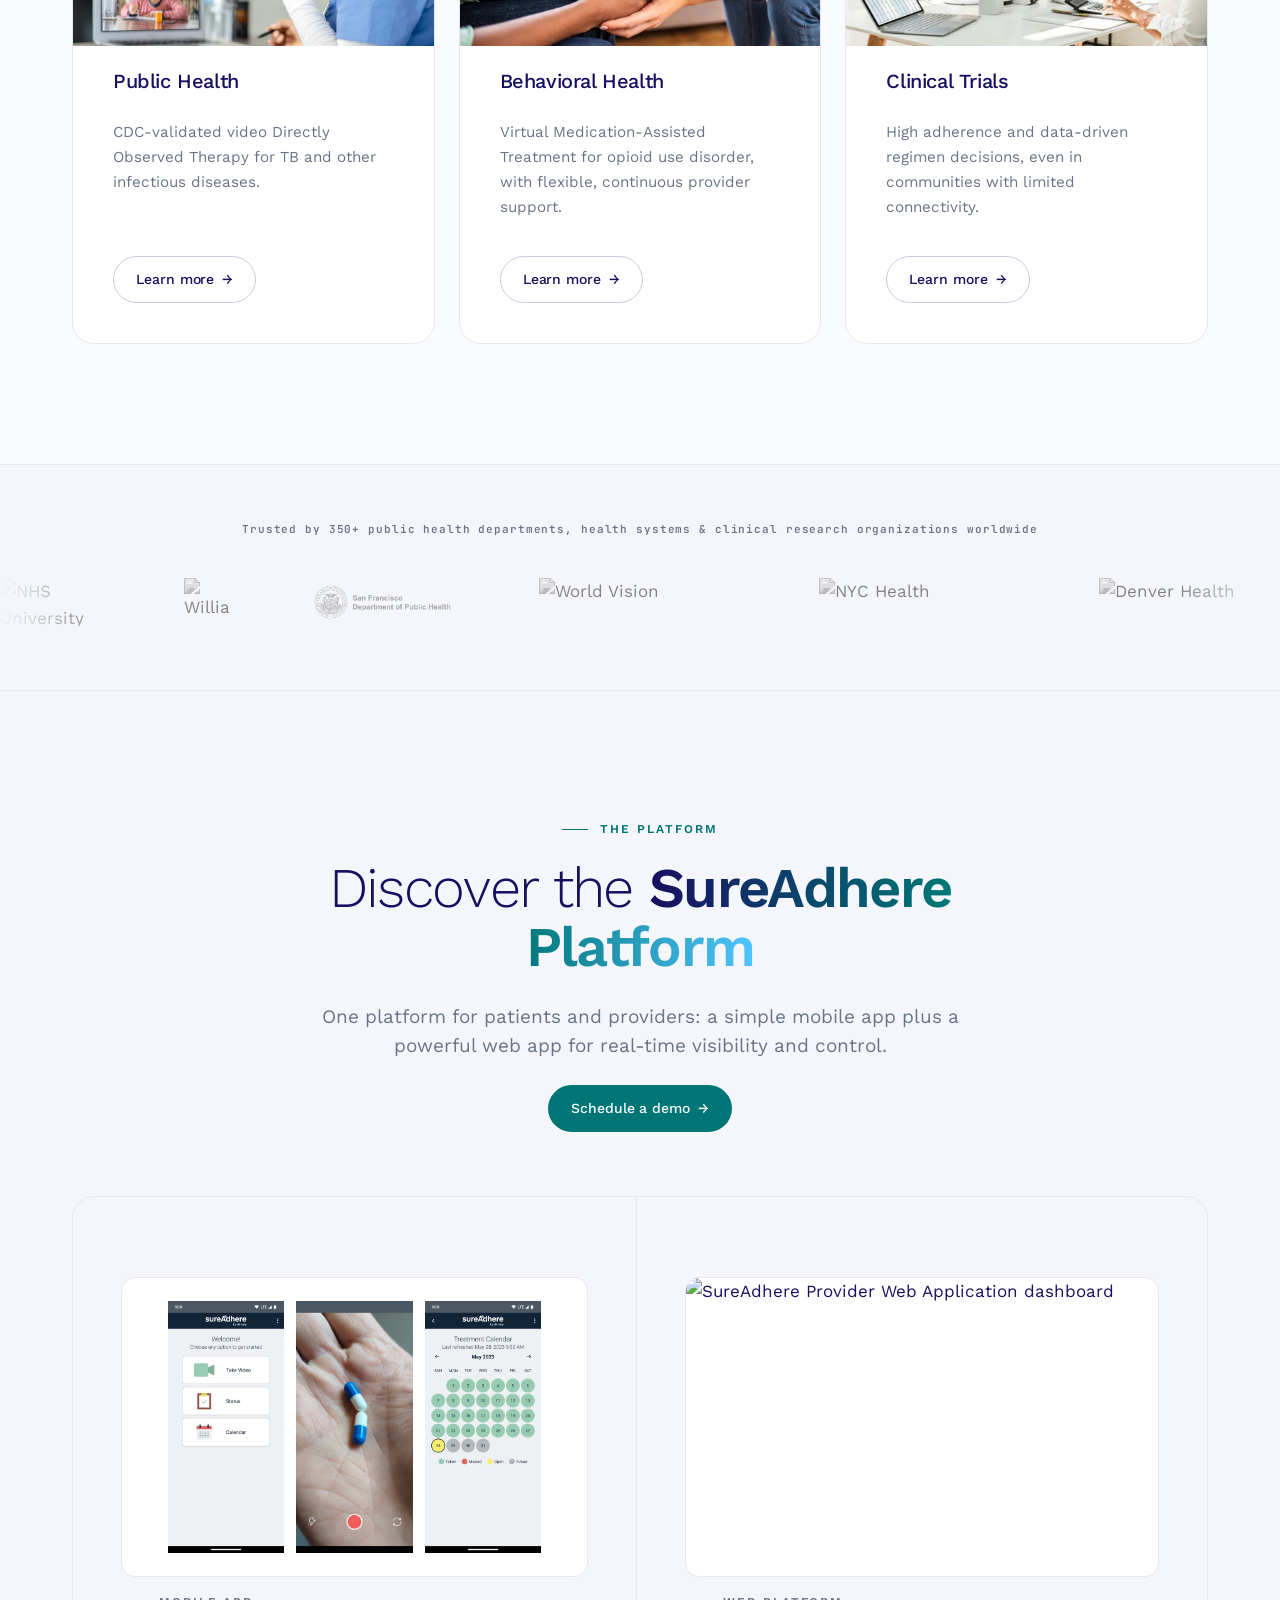
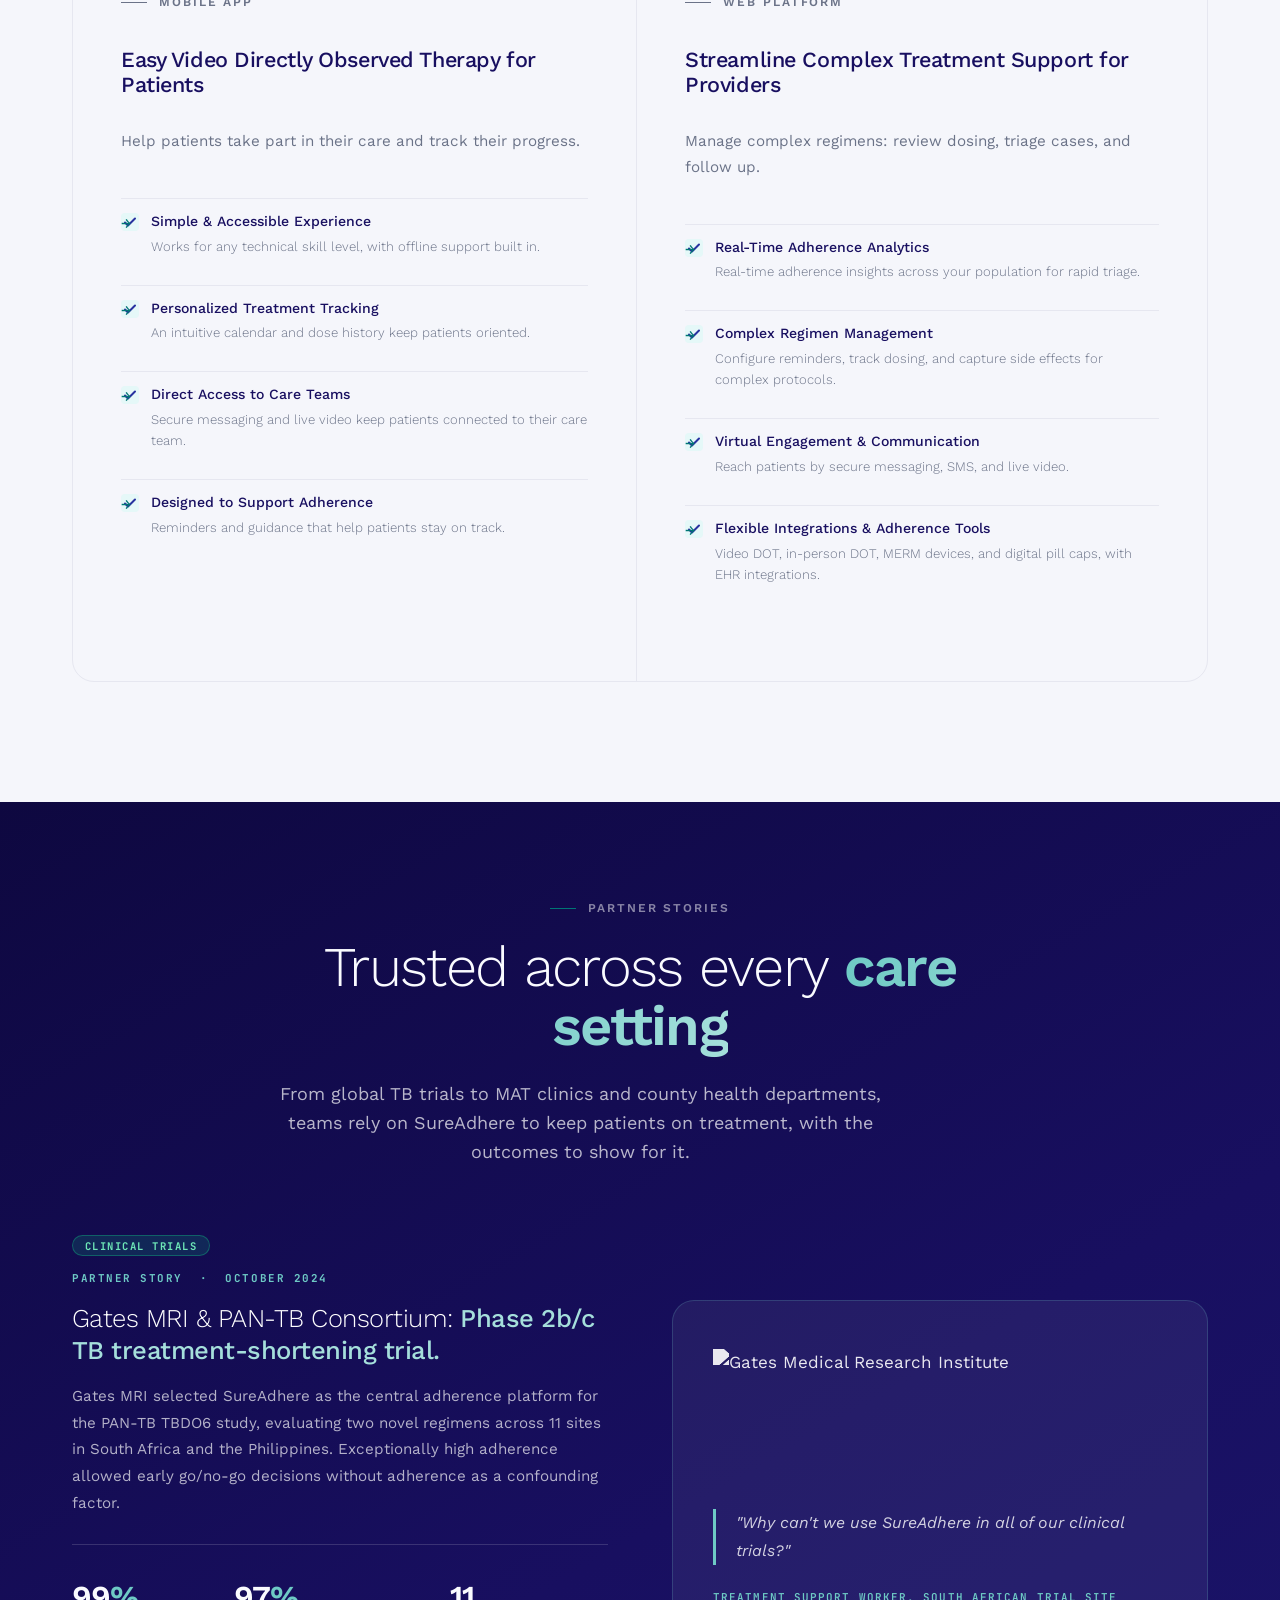
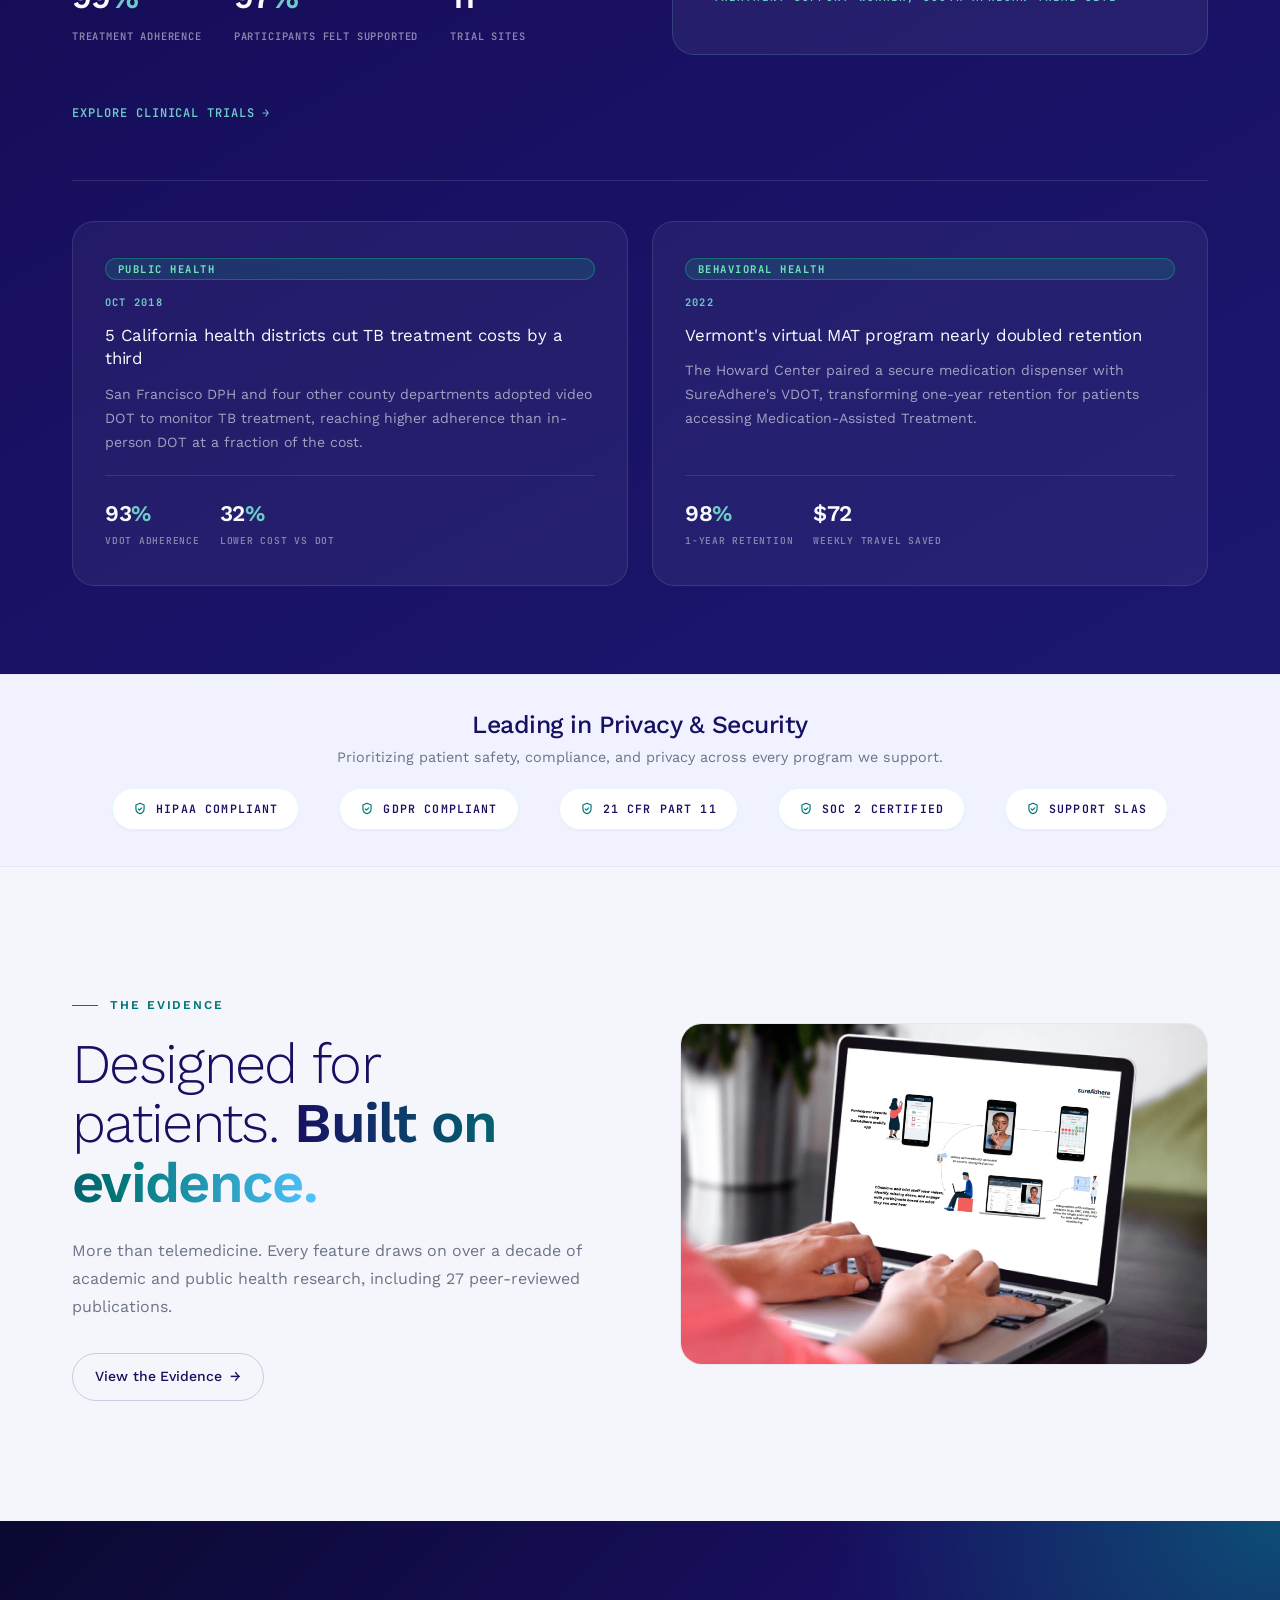
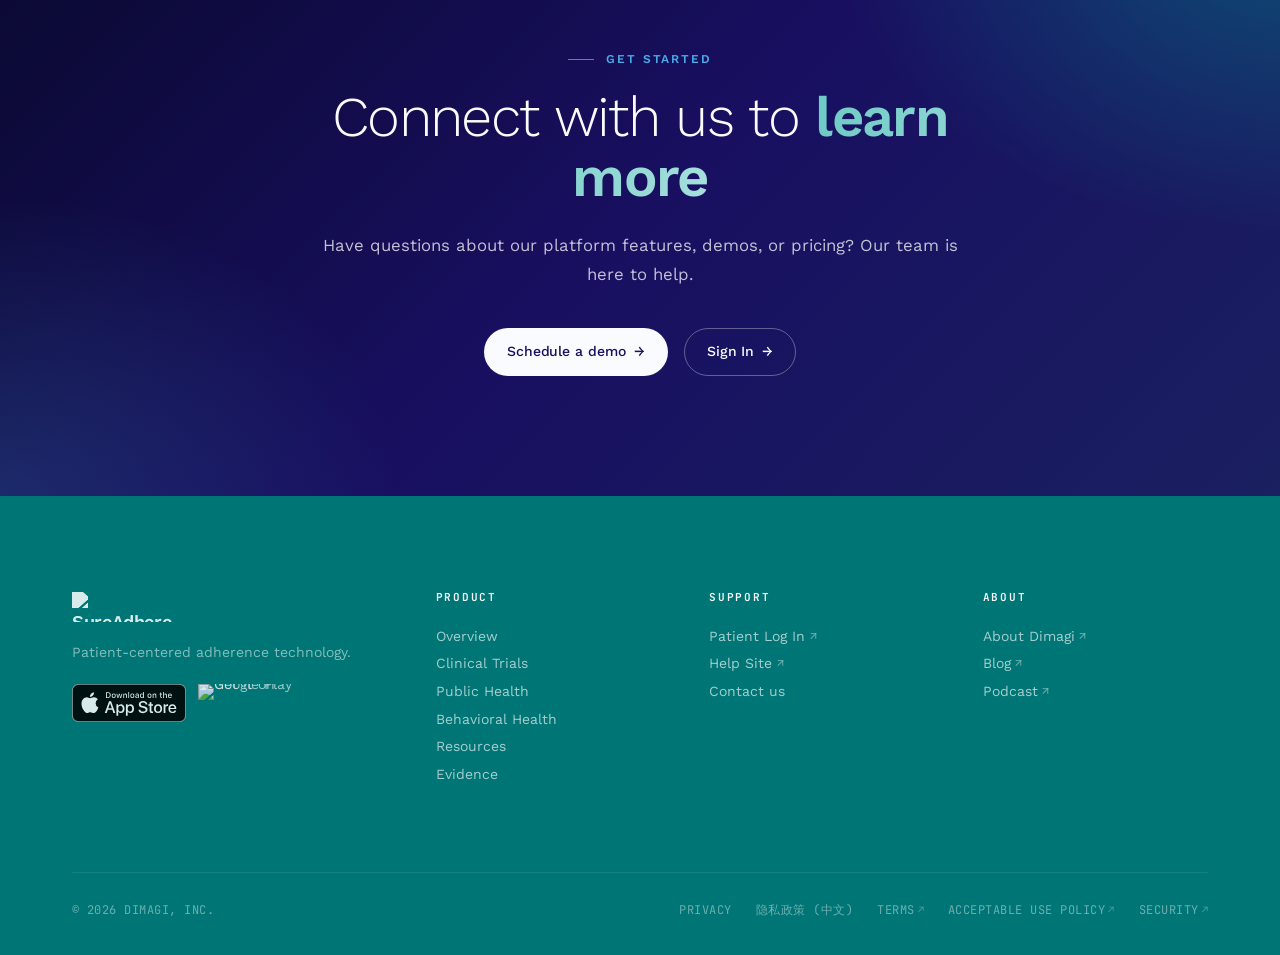
==== commit 7c7bede1: "Drop 'most' from Who We Serve heading Change homepage 'Who we serve' heading from 'adherence matters" ====
--- a/index.html
+++ b/index.html
@@ -625,7 +625,7 @@
   <div class="container">
     <div class="section-head">
       <span class="eyebrow">WHO WE SERVE</span>
-      <h2 class="section-title">Built for the settings where <em>adherence matters most</em></h2>
+      <h2 class="section-title">Built for the settings where <em>adherence matters</em></h2>
       <p class="section-lede">From public health and behavioral health to clinical research, providers tailor SureAdhere to each program's needs, wherever outpatient support is critical to adherence and outcomes.</p>
     </div>
 
--- a/assets/styles.css
+++ b/assets/styles.css
@@ -787,7 +787,7 @@
 .section.dark h2.section-title { color: var(--paper); }
 .section-lede, .section-sub {
   font-size: 19px; color: var(--muted);
-  max-width: 640px;
+  max-width: 640px; margin-left: auto; margin-right: auto;
 }
 .section.dark .section-lede,
 .section.dark .section-sub { color: rgba(255,255,255,0.70); }
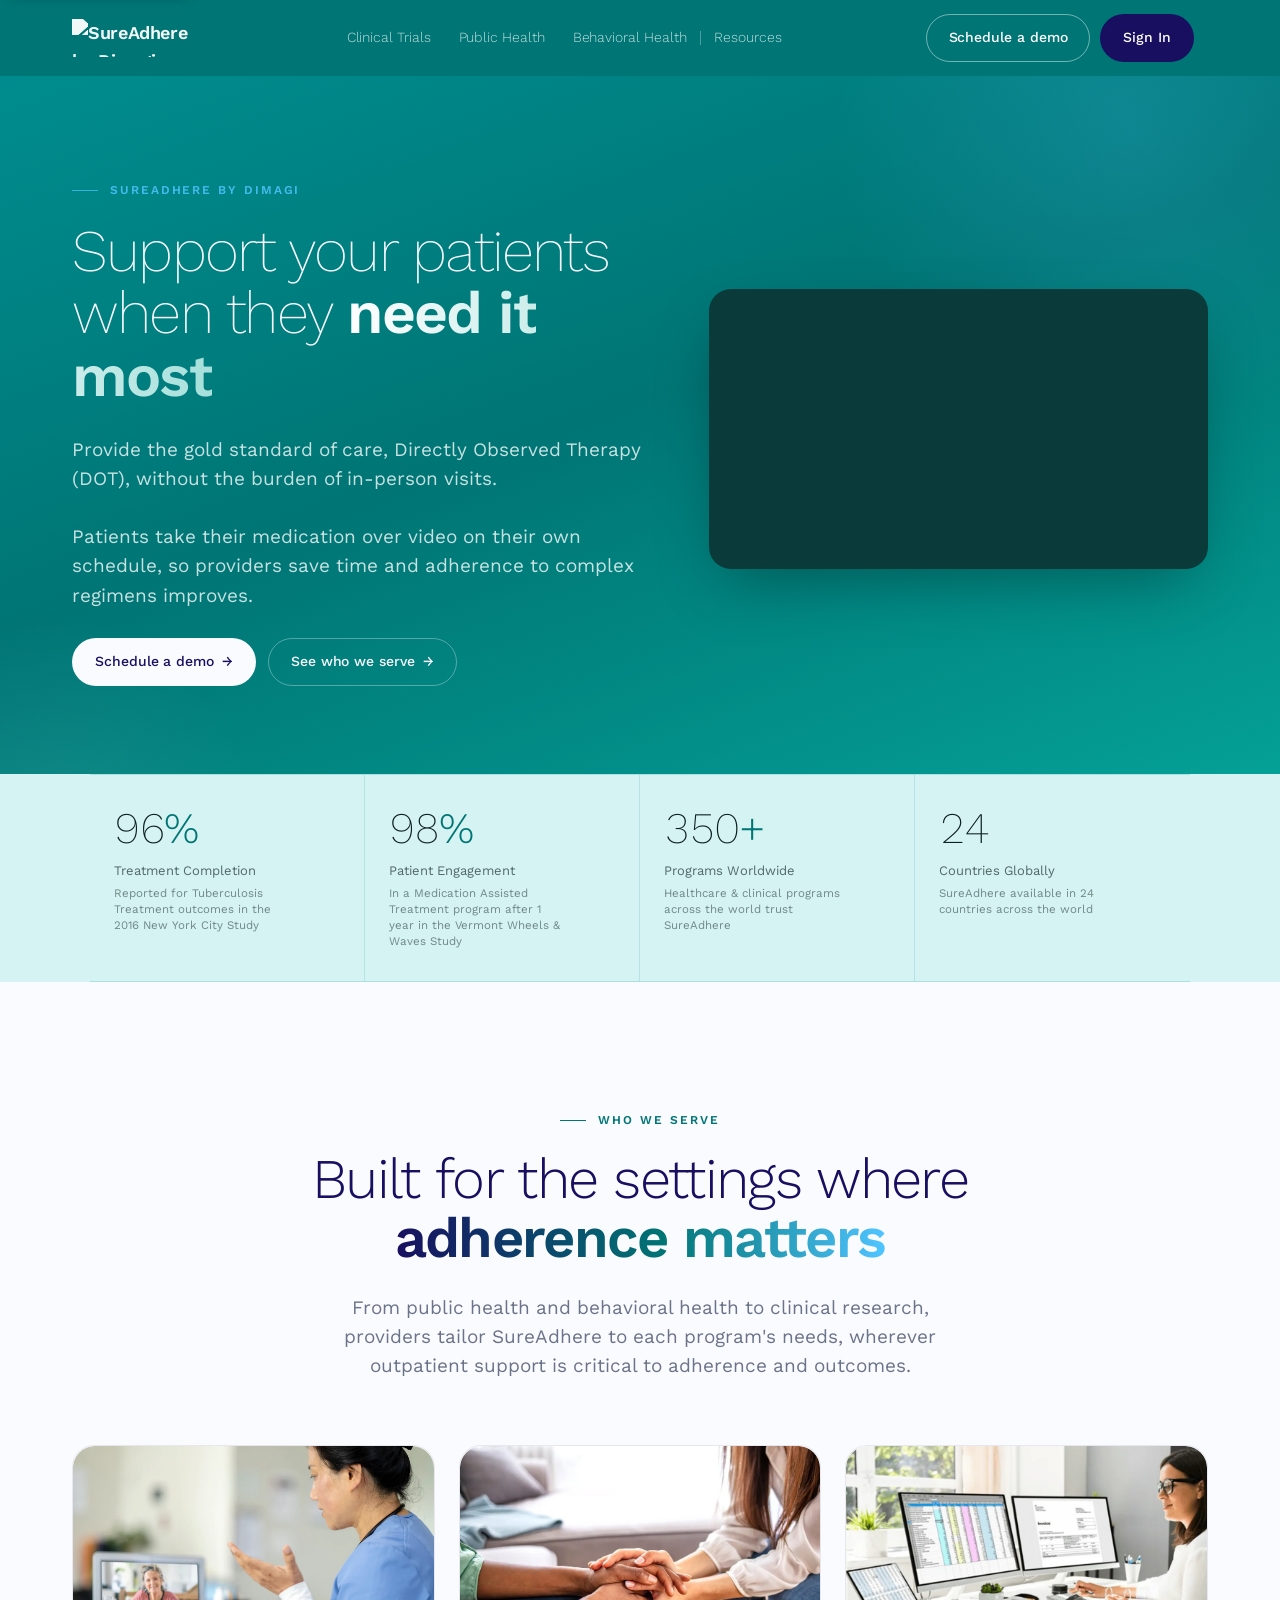
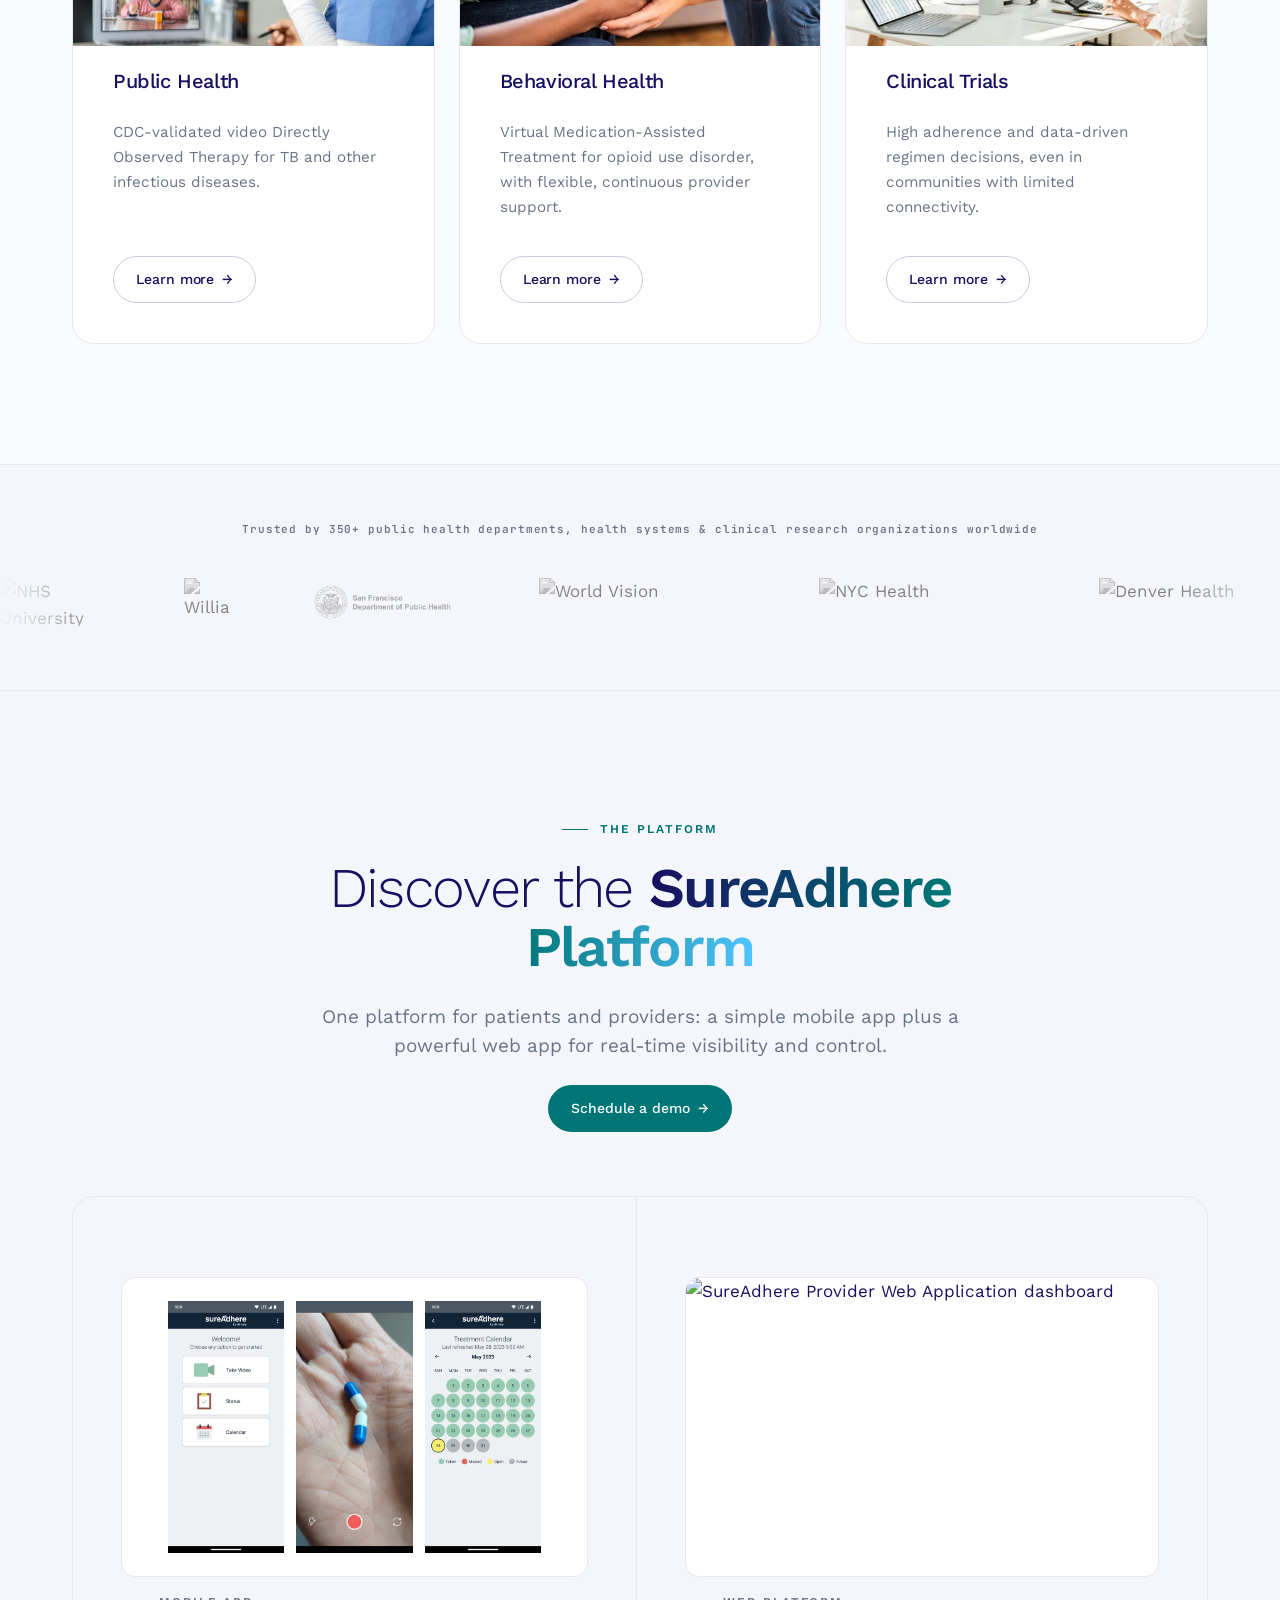
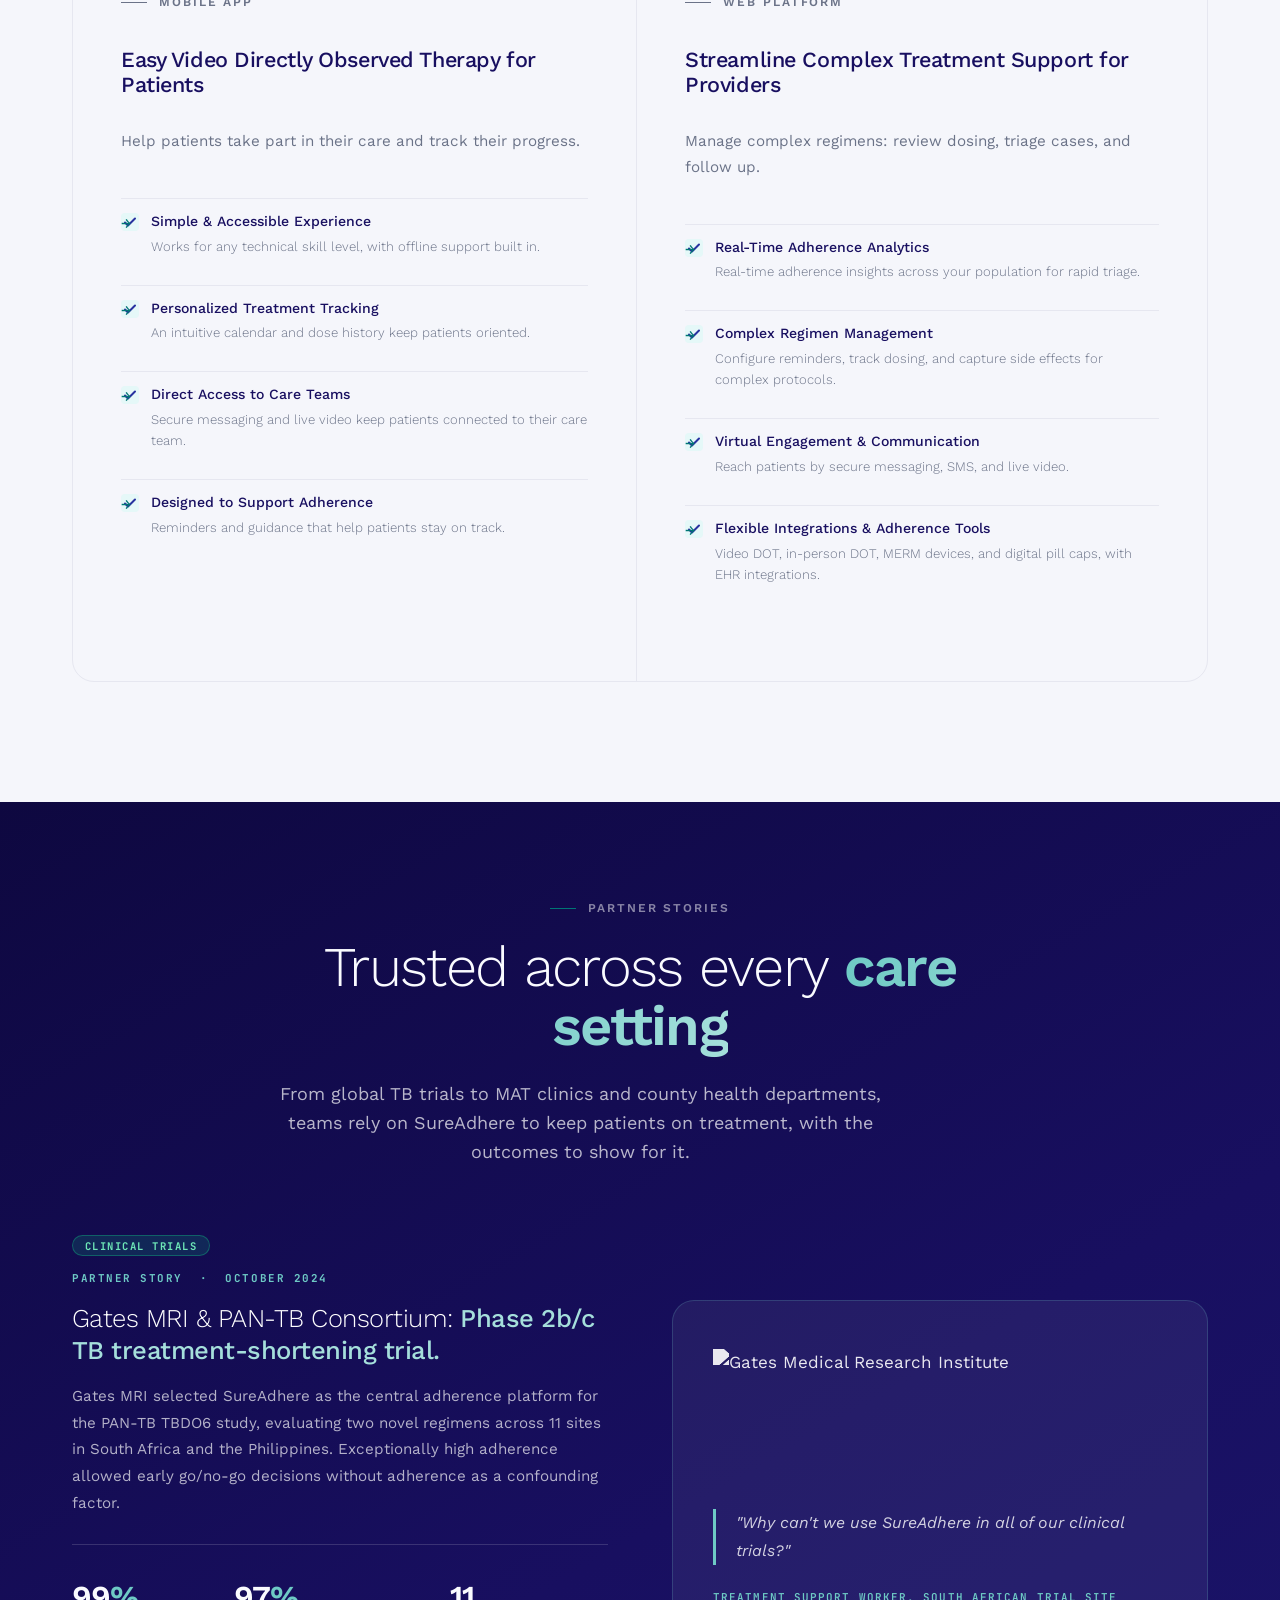
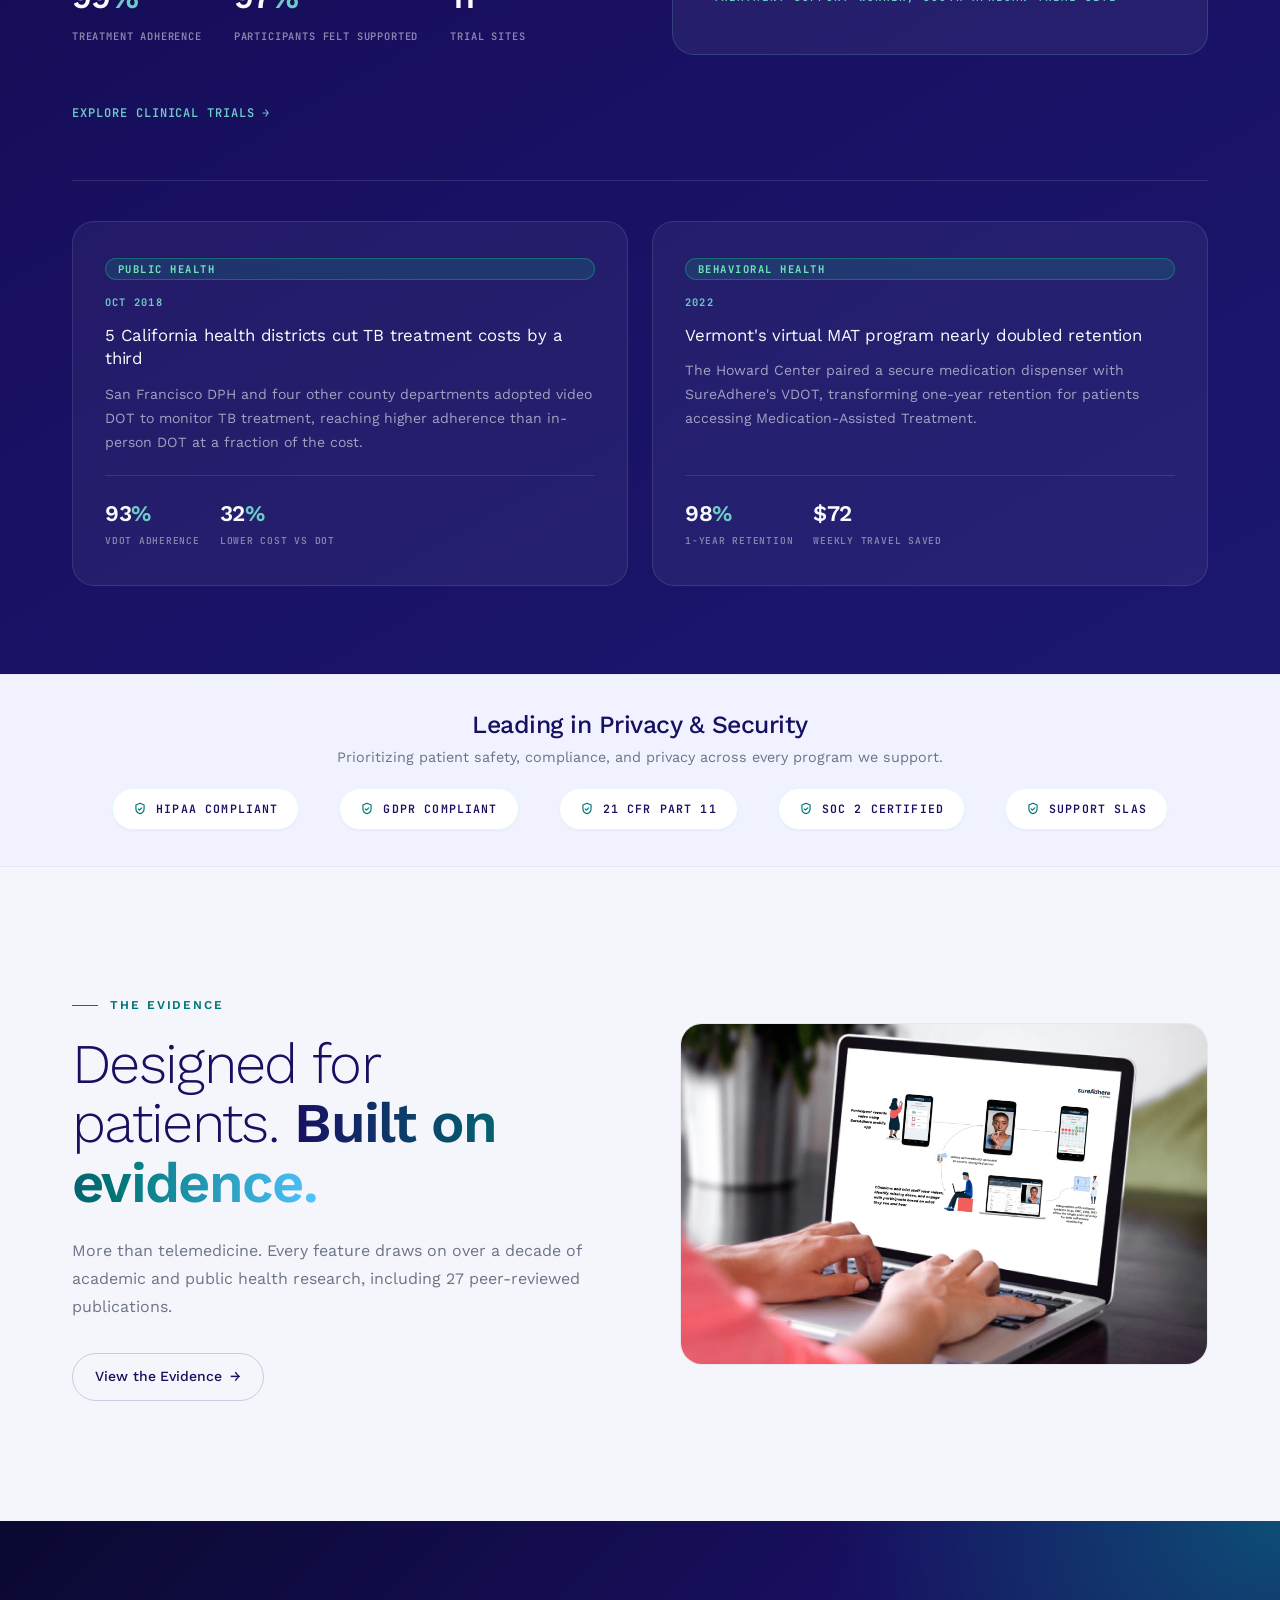
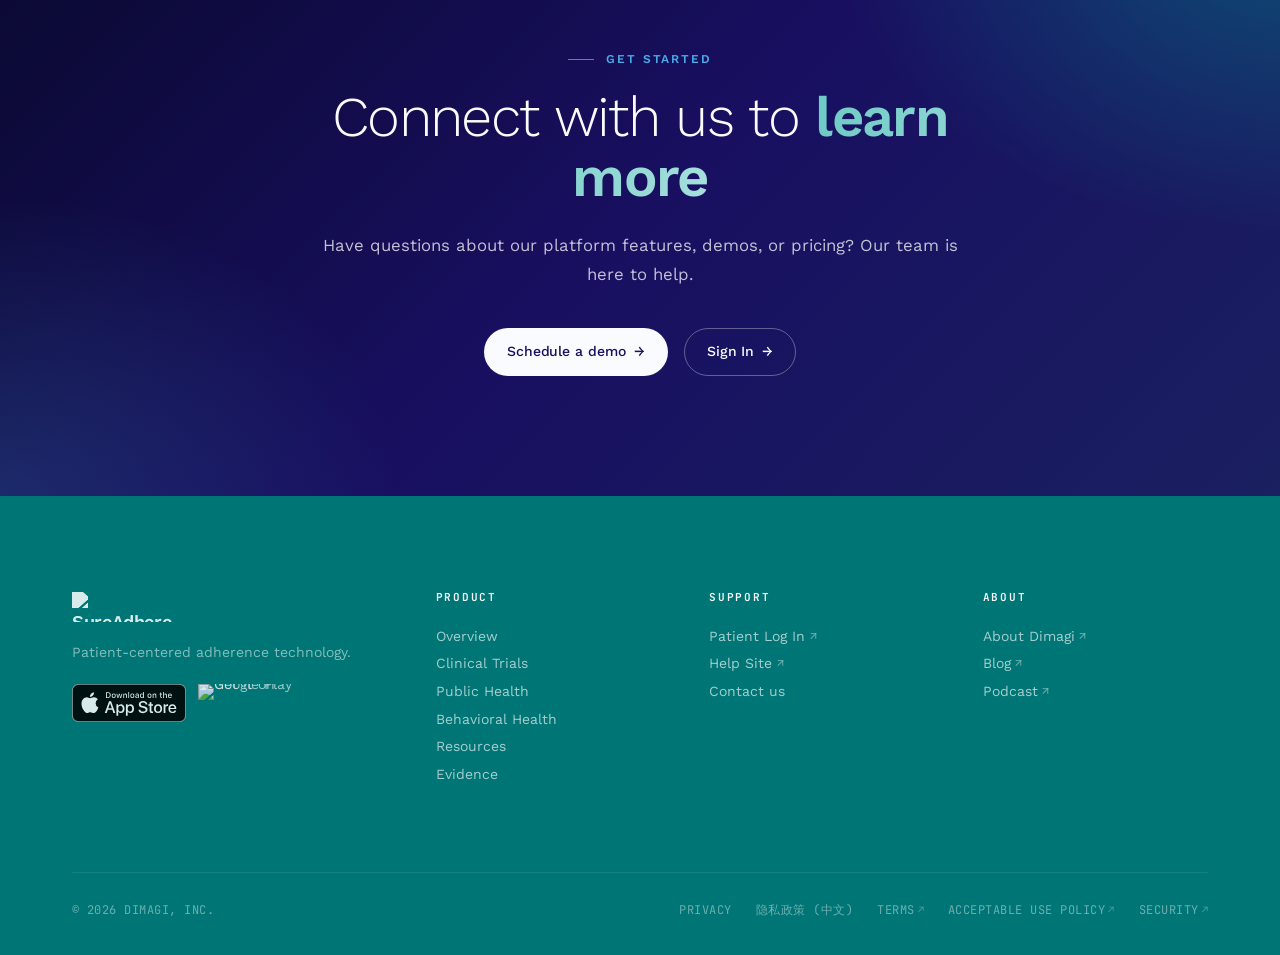
==== commit 79698195: "Update country count from 18 to 24 on homepage hero stat Co-Authored-By: Claude Opus 4.8 <noreply@an" ====
--- a/index.html
+++ b/index.html
@@ -613,9 +613,9 @@
       <div class="hero-stats-sub">Healthcare &amp; clinical programs across the world trust SureAdhere</div>
     </div>
     <div class="hero-stats-cell">
-      <div class="hero-stats-num">18</div>
+      <div class="hero-stats-num">24</div>
       <div class="hero-stats-lbl">Countries Globally</div>
-      <div class="hero-stats-sub">SureAdhere available in 18 countries across the world</div>
+      <div class="hero-stats-sub">SureAdhere available in 24 countries across the world</div>
     </div>
   </div>
 </div>
